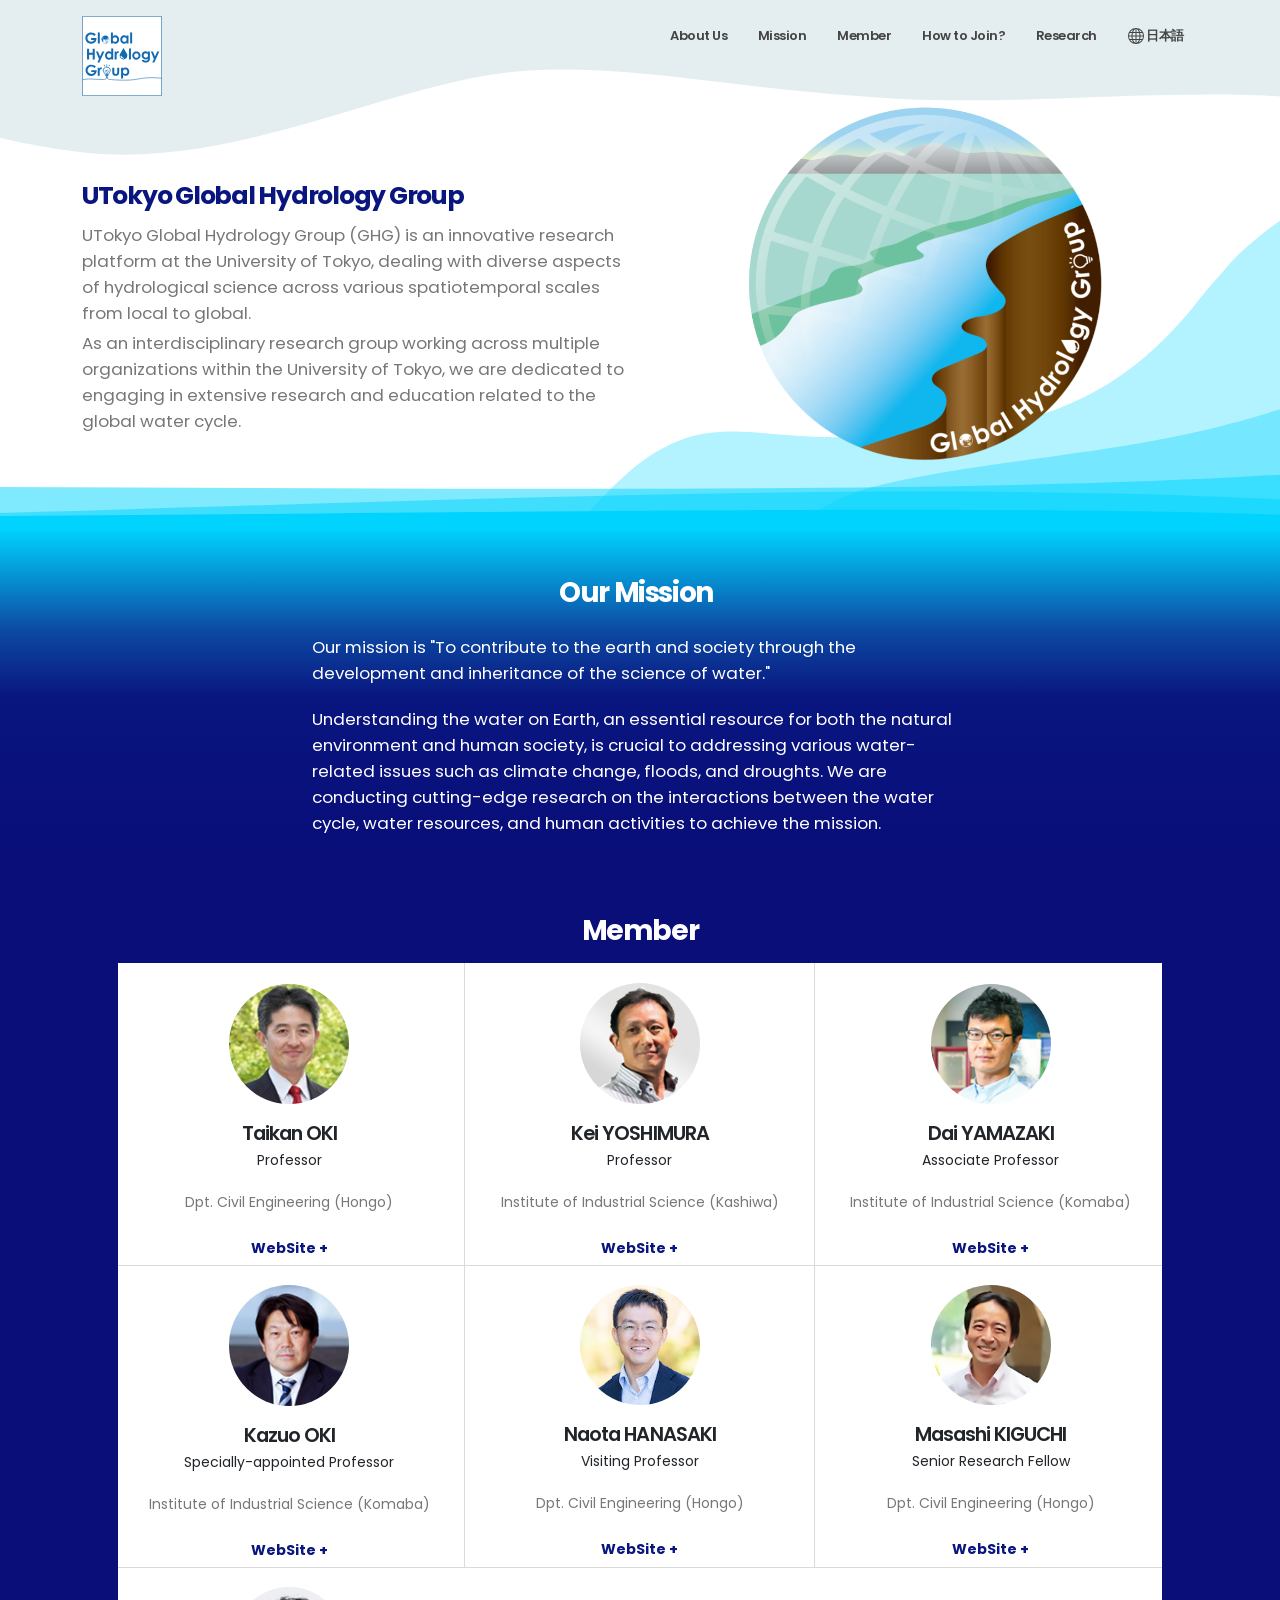
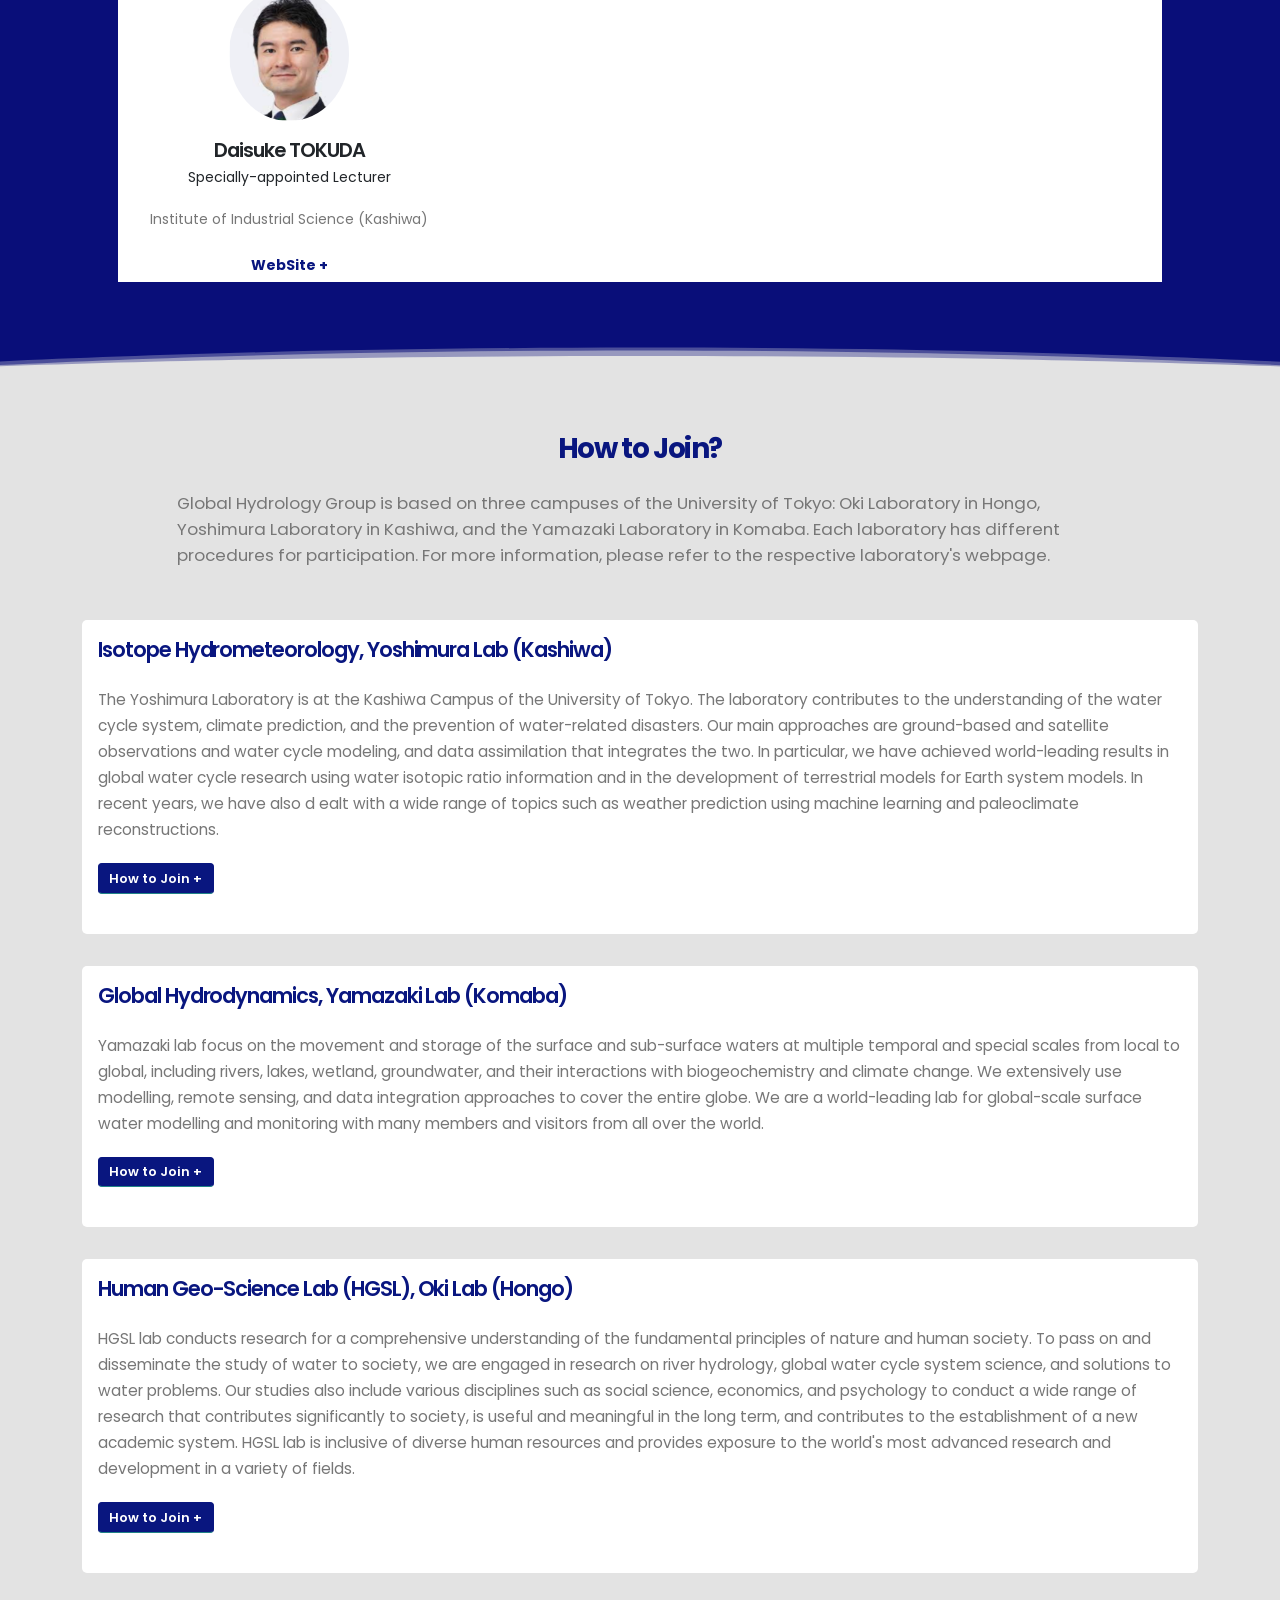
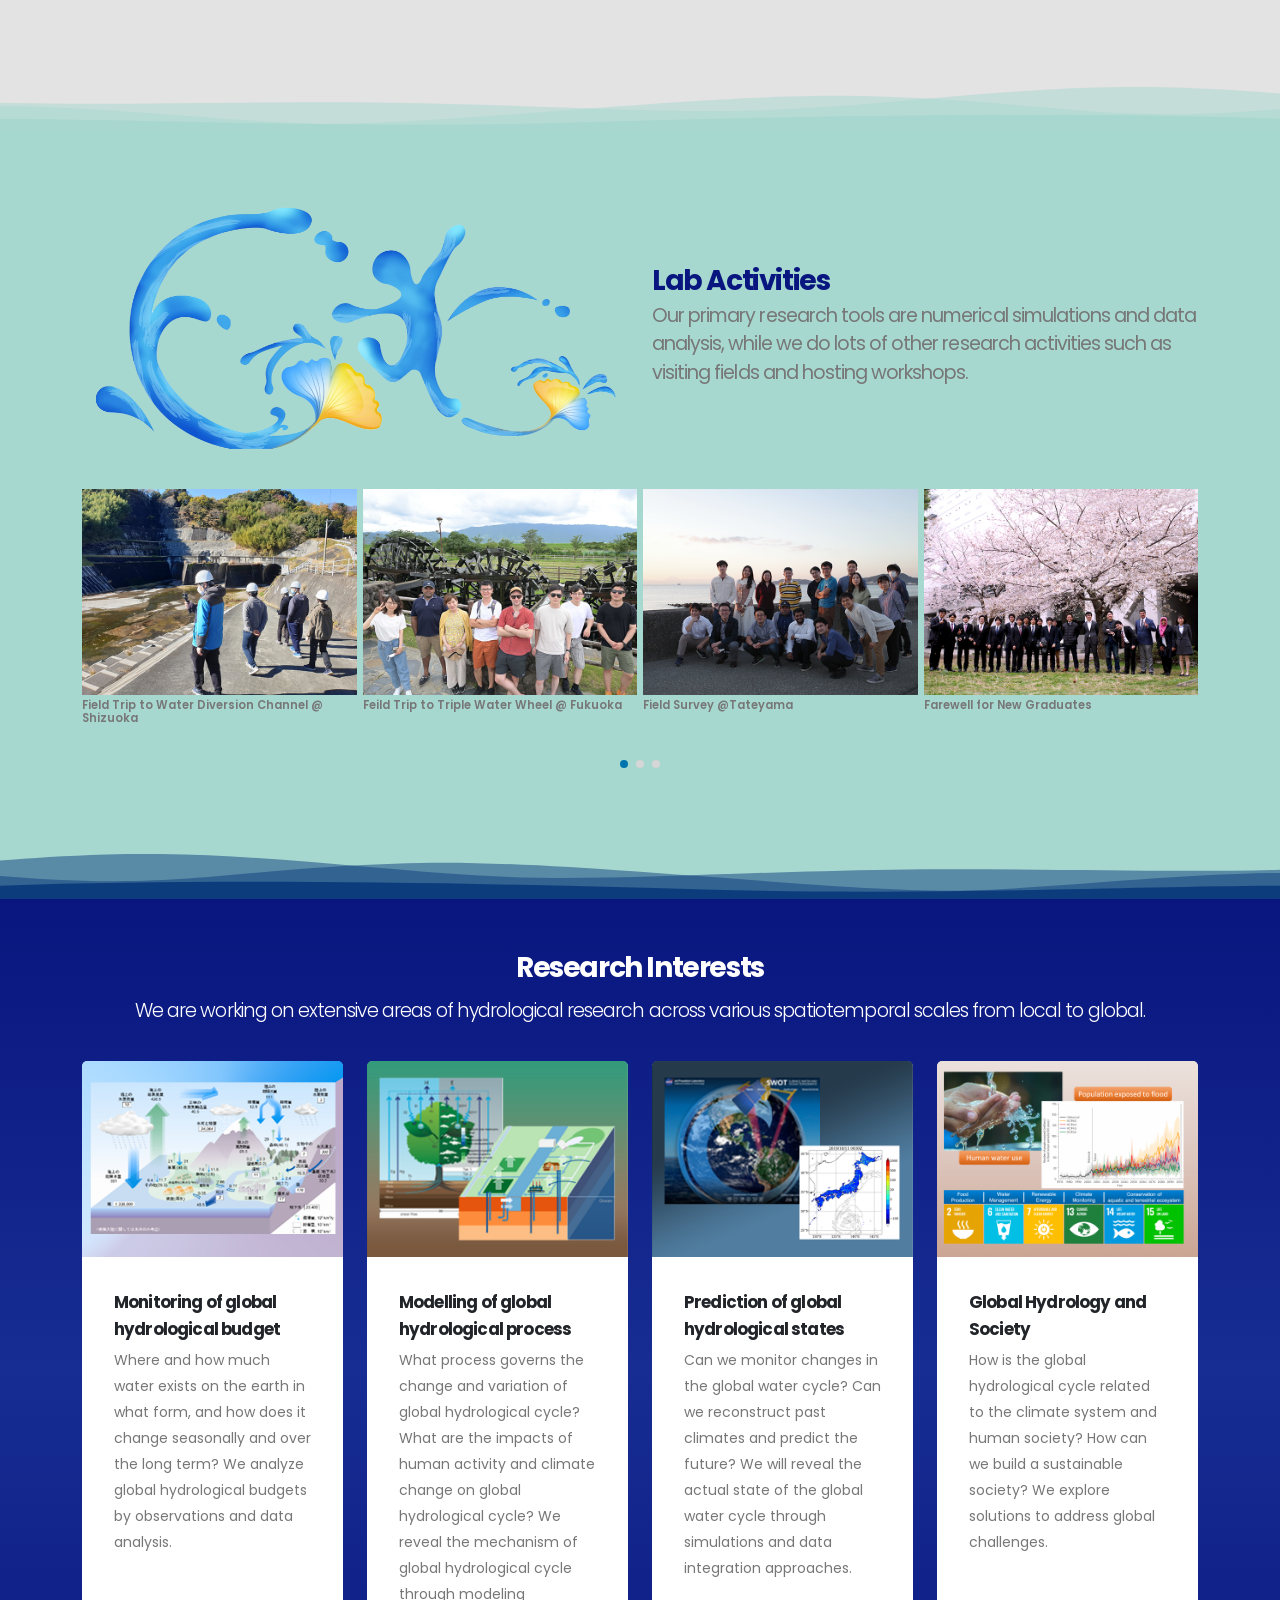
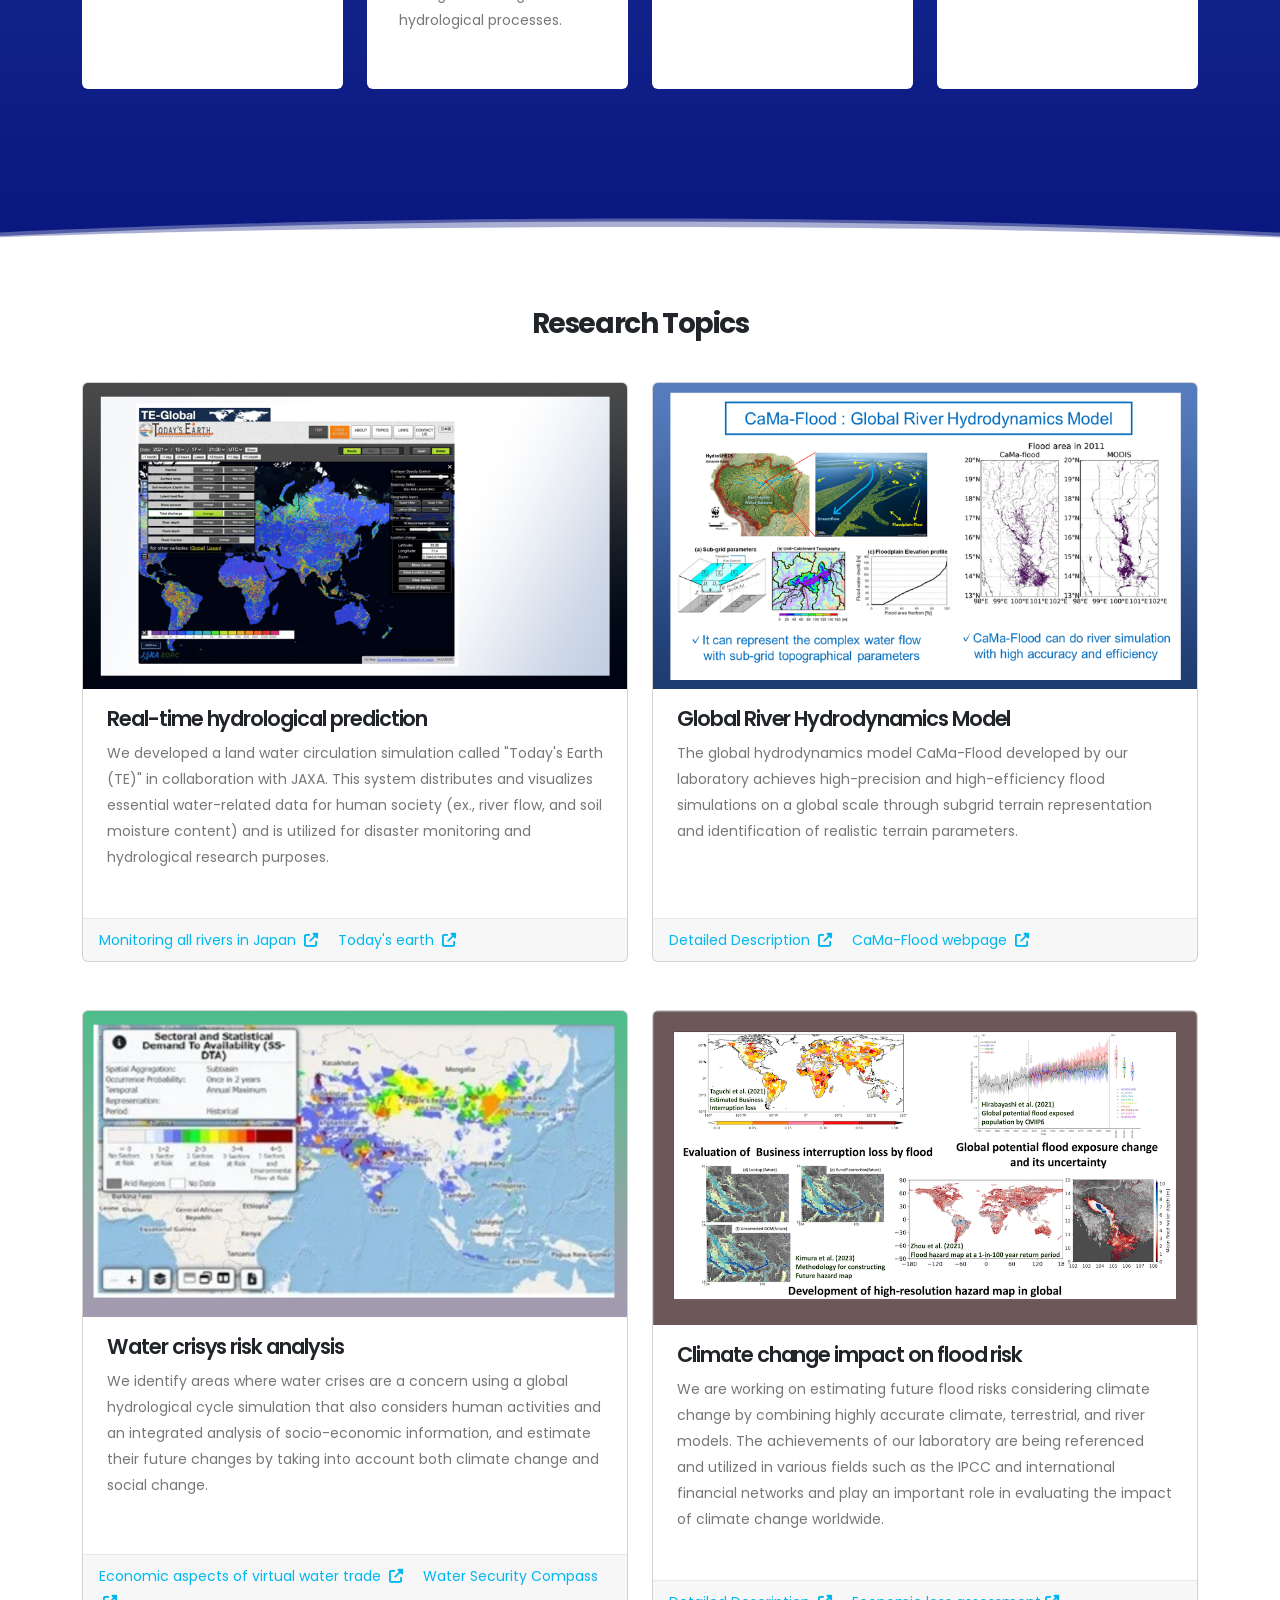
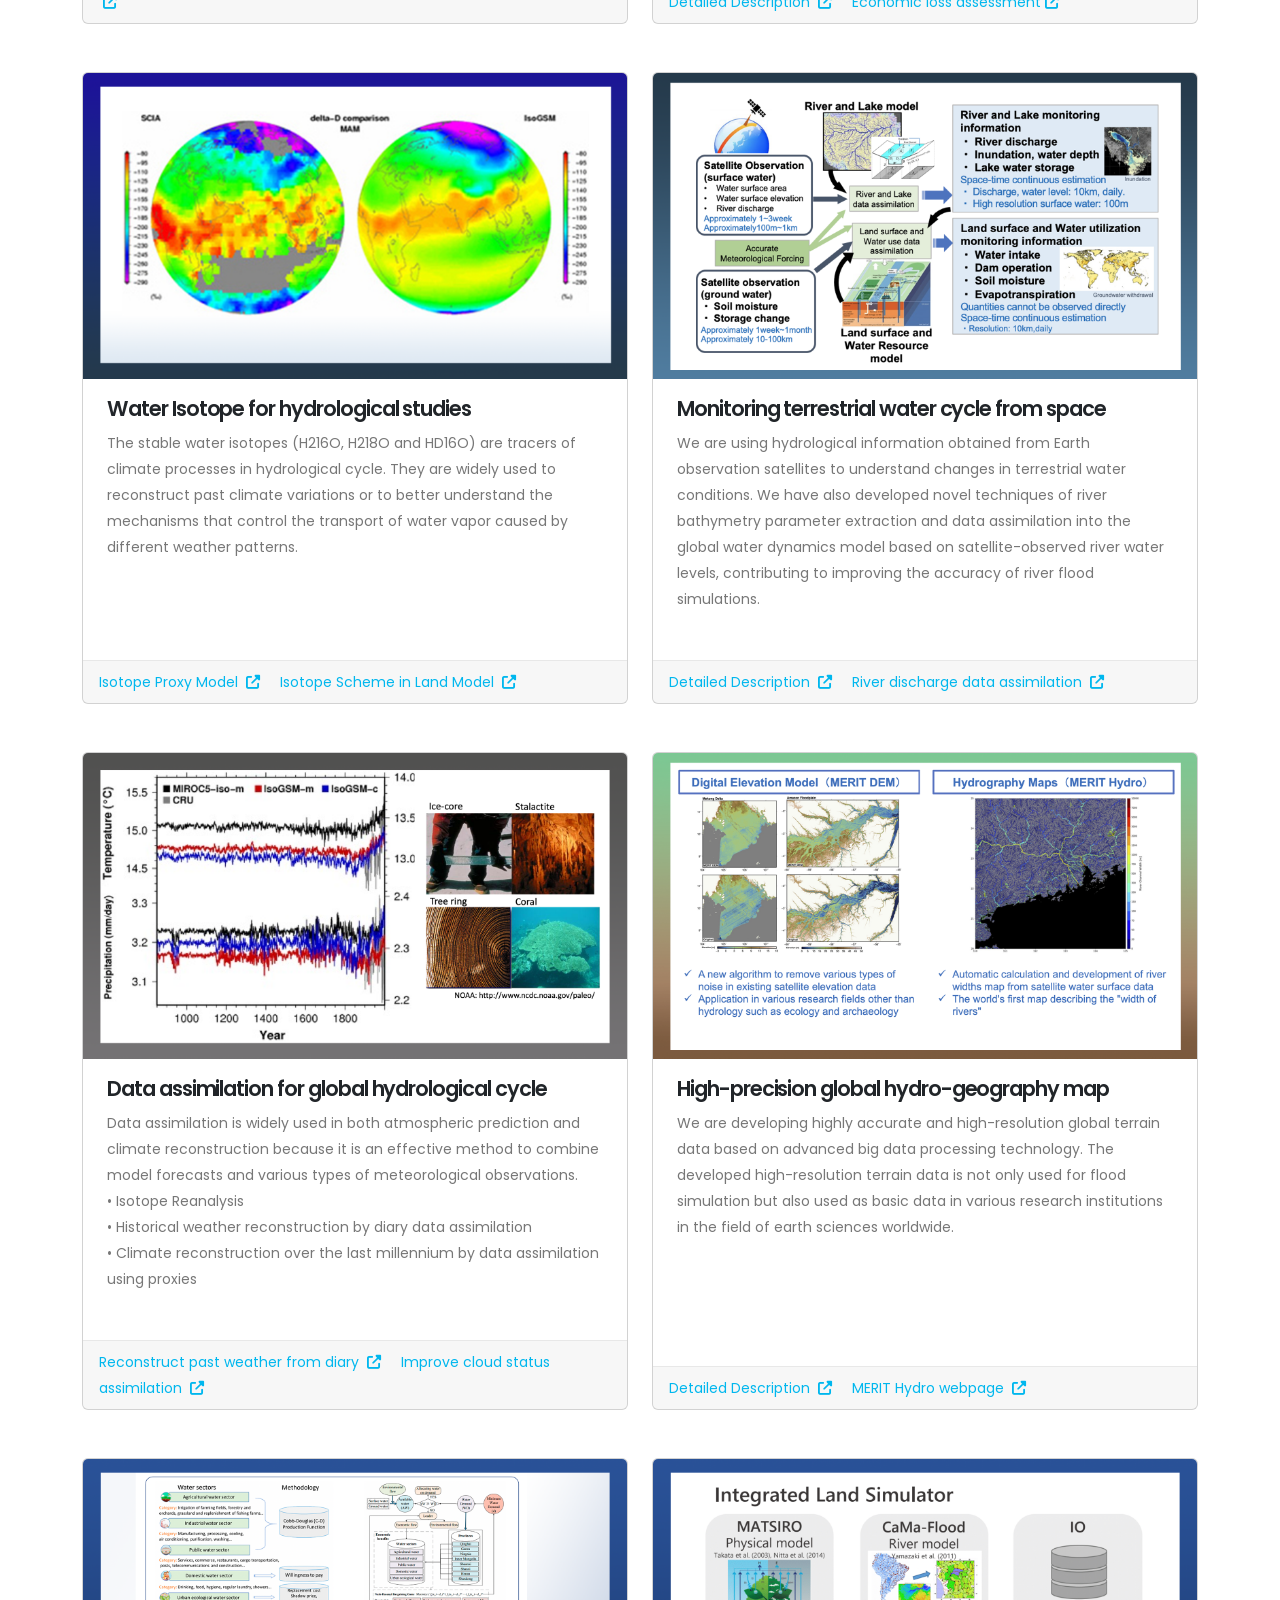
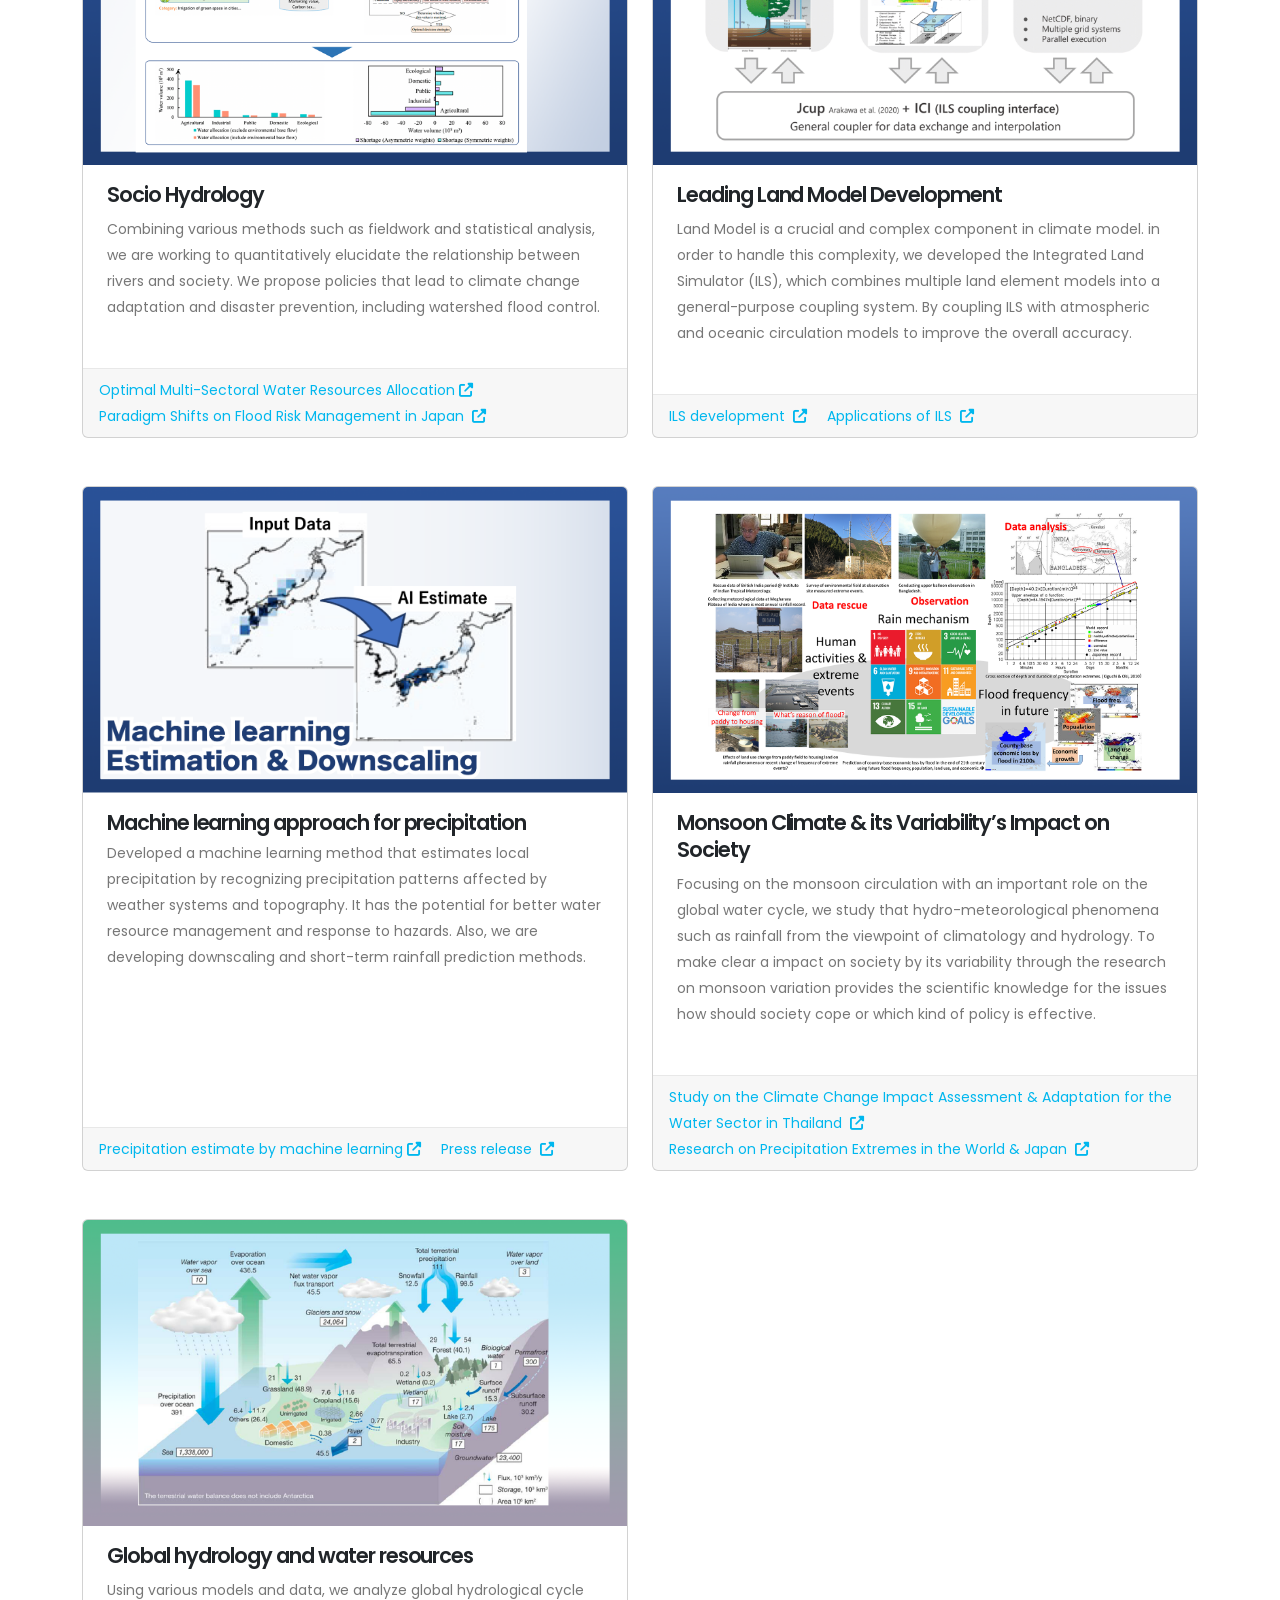
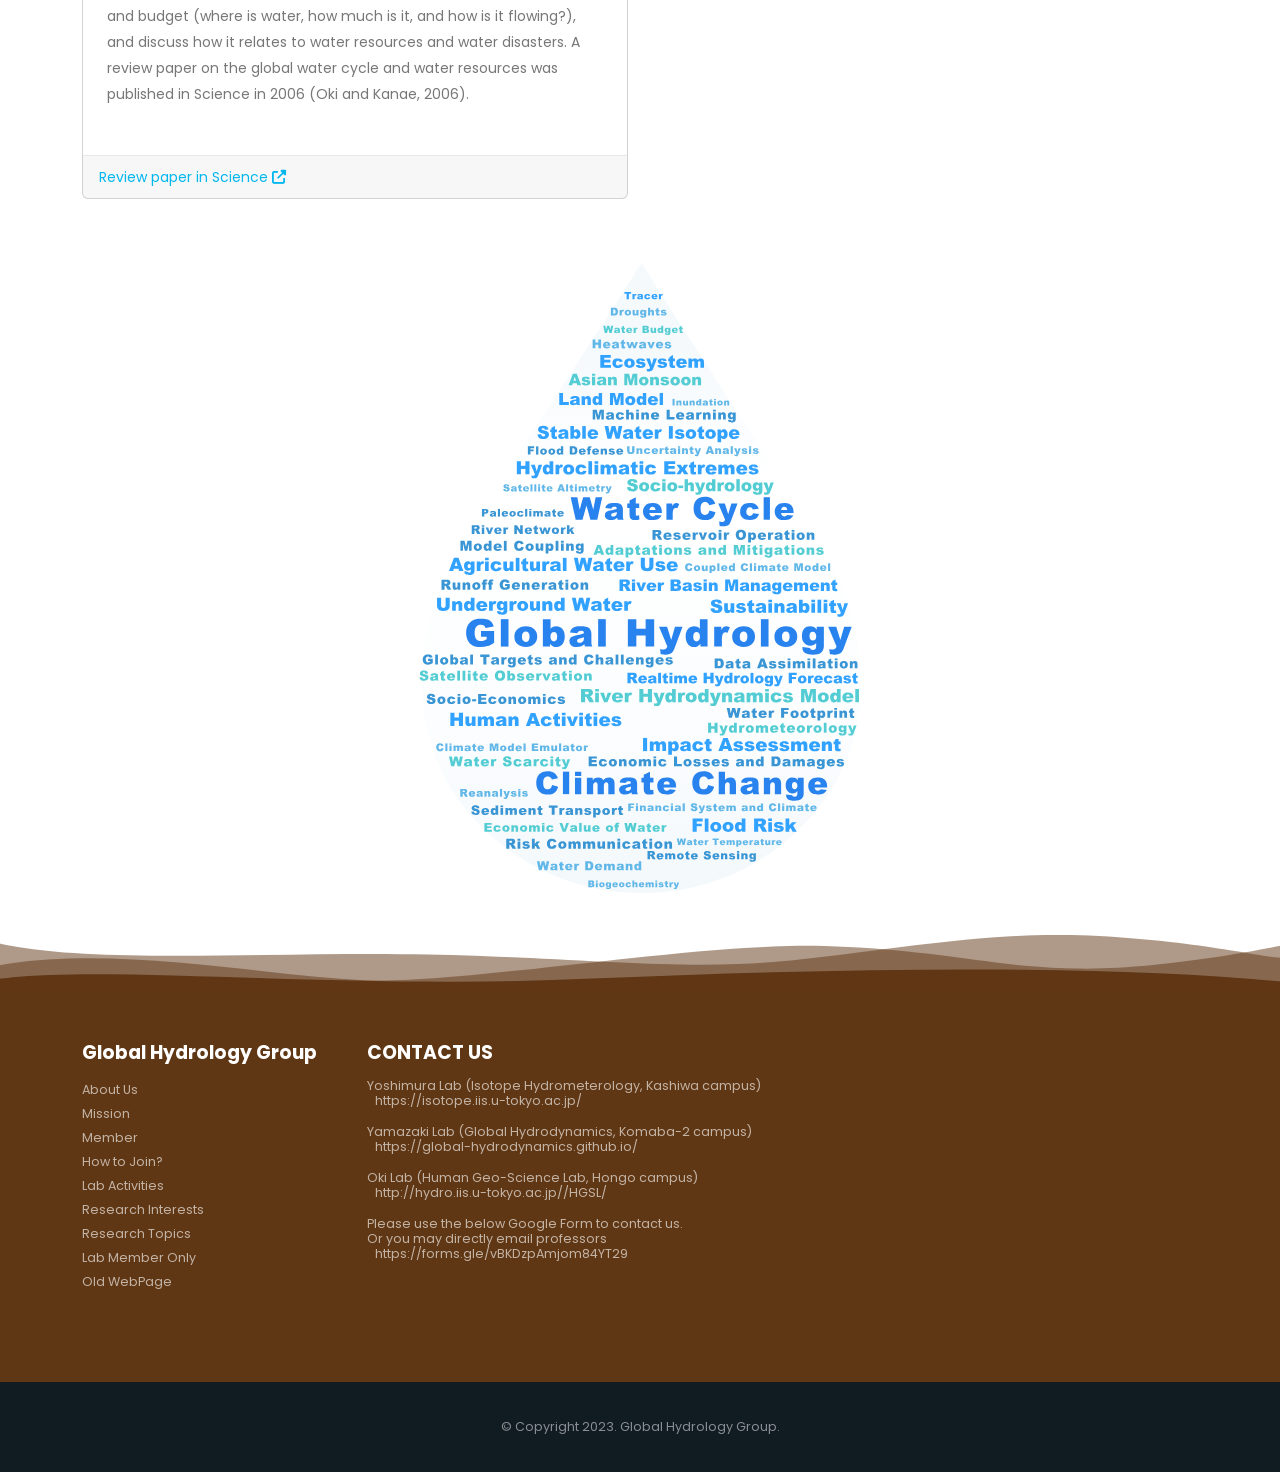
==== index_en.html @ b5b5eb30 "webpage" ====
<!DOCTYPE html>
<html lang="en" xmlns="http://www.w3.org/1999/html">
<head>
    <!-- Basic -->
    <meta charset="utf-8">
    <meta content="width=device-width, initial-scale=1" name="viewport">

    <title>The University of Tokyo: Global Hydrology Group</title>

    <meta content="東京大学, 水文学, Global, Hydrology, グローバル水文学, 沖研究室, 芳村研究室, 山崎研究室, Oki Lab, Yoshimura Lab, Yamazaki Lab" name="keywords"/>
    <meta content="東京大学グローバル水文学グループでは「水に関する学問の継承発展と社会への貢献」を使命に掲げ、水循環・水資源とそれらの人間活動との相互作用に関する最先端の研究を行っています。" name="description">
    <meta content="Global Hydrology Group" name="author">

    <!-- OGP（Open Graph Protocol） -->
    <meta content="東京大学 Global Hydrology Group" property="og:title" />
    <meta content="website" property="og:type" />
    <meta content="http://hydro.iis.u-tokyo.ac.jp/" property="og:url" />
    <meta content="http://hydro.iis.u-tokyo.ac.jp/ghg_img/thumbnail_lg.png" property="og:image" />
    <meta content="Global Hydrology Group" property="og:site_name" />
    <meta content="東京大学グローバル水文学グループでは「水に関する学問の継承発展と社会への貢献」を使命に掲げ、水循環・水資源とそれらの人間活動との相互作用に関する最先端の研究を行っています。" property="og:description" />
    <meta content="summary_large_image" name="twitter:card">

    <!-- robots -->
    <meta name="robots" content="index, follow">

    <!-- Favicon -->
    <link href="ghg_img/favicon.ico" rel="shortcut icon" type="image/x-icon" />
    <link href="ghg_img/apple-touch-icon.png" rel="apple-touch-icon" sizes="180x180" />

    <!-- Mobile Metas -->
    <meta content="width=device-width, initial-scale=1, minimum-scale=1.0, shrink-to-fit=no" name="viewport">

    <!-- Web Fonts  -->
    <link href="https://fonts.googleapis.com" rel="preconnect">
    <link crossorigin href="https://fonts.gstatic.com" rel="preconnect">
    <link href="https://fonts.googleapis.com/css?family=Poppins:300,400,500,600,700|Kosugi+Maru&display=swap"
          id="googleFonts"
          rel="stylesheet" type="text/css">

    <!-- Vendor CSS -->
    <link href="ghg_vendor/bootstrap/css/bootstrap.min.css" rel="stylesheet">
    <link href="ghg_vendor/fontawesome-free/css/all.min.css" rel="stylesheet">
    <link href="ghg_vendor/animate/animate.compat.css" rel="stylesheet">
    <link href="ghg_vendor/simple-line-icons/css/simple-line-icons.min.css" rel="stylesheet">
    <link href="ghg_vendor/owl.carousel/assets/owl.carousel.min.css" rel="stylesheet">
    <link href="ghg_vendor/owl.carousel/assets/owl.theme.default.min.css" rel="stylesheet">
    <link href="ghg_vendor/magnific-popup/magnific-popup.min.css" rel="stylesheet">

    <!-- Theme CSS -->
    <link href="ghg_css/theme.css" rel="stylesheet">
    <link href="ghg_css/theme-elements.css" rel="stylesheet">

    <!-- Style CSS -->
    <link href="ghg_css/style.css" rel="stylesheet">

    <!-- Skin CSS -->
    <link href="ghg_css/skins/skin-ghg.css" id="skinCSS" rel="stylesheet">

    <!-- Theme Custom CSS -->
    <link href="ghg_css/custom.css?20230321" rel="stylesheet">

    <!-- Head Libs -->
    <script src="ghg_vendor/modernizr/modernizr.min.js"></script>

</head>

<body class="loading-overlay-showing" data-loading-overlay data-plugin-options="{'hideDelay': 300, 'effect': 'pulse'}" id="home">

<div class="loading-overlay">
    <div class="bounce-loader">
        <div class="wrapper-pulse">
            <div class="cssload-pulse-loader"></div>
        </div>
    </div>
</div>

<div class="body shape-divider-GHG-Header">

    <!-- Header -->
    <header class="header-transparent header-effect-shrink appear-animation" data-appear-animation="fadeIn"
            data-appear-animation-delay="200"
            data-plugin-options="{'stickyEnabled': true, 'stickyEffect': 'shrink', 'stickyEnableOnBoxed': true, 'stickyEnableOnMobile': false, 'stickyChangeLogo': true, 'stickyStartAt': 100, 'stickyHeaderContainerHeight': 84}" id="header">

        <div class="header-body border-top-0 header-body-bottom-border">

            <div class="header-container container">
                <div class="header-row">
                    <div class="header-column">
                        <div class="header-row">
                            <div class="header-logo">
                                <a data-hash data-hash-offset="0" href="#home">
                                    <img alt="GHG LOGO" data-sticky-height="60" data-sticky-width="60" height="80"
                                         src="ghg_img/Logo_GHG_SQUARE.svg" width="80">
                                </a>
                            </div>
                        </div>
                    </div>

                    <!-- menu -->
                    <div class="header-column justify-content-end">
                        <div class="header-row">
                            <div class="header-nav header-nav-links">
                                <div class="header-nav-main header-nav-main-square header-nav-main-dropdown-no-borders header-nav-main-dropdown-arrow header-nav-main-effect-3 header-nav-main-sub-effect-1">
                                    <nav class="collapse">
                                        <ul class="nav nav-pills" id="mainNav">
                                            <li>
                                                <a class="dropdown-item" data-hash data-hash-offset="0"
                                                   href="#home">About Us</a>
                                            </li>
                                            <li>
                                                <a class="dropdown-item" data-hash data-hash-offset="0"
                                                   data-hash-offset-lg="90"
                                                   href="#mission">Mission</a>
                                            </li>
                                            <li>
                                                <a class="dropdown-item" data-hash data-hash-offset="0"
                                                   data-hash-offset-lg="90"
                                                   href="#memberlist">Member</a>
                                            </li>
                                            <li>
                                                <a class="dropdown-item" data-hash data-hash-offset="90"
                                                   href="#howtojoin">How to Join?</a>
                                            </li>
                                            <li class="dropdown">
                                                <a class="dropdown-item dropdown-toggle" data-hash data-hash-offset="90"
                                                   href="#lab-activities">Research</a>
                                                <ul class="dropdown-menu">
                                                    <li><a class="dropdown-item" data-hash data-hash-offset="90"
                                                           href="#lab-activities">Lab Activities</a>
                                                    </li>
                                                    <li><a class="dropdown-item" data-hash data-hash-offset="90"
                                                           href="#research-interest">Research Interests</a>
                                                    </li>
                                                    <li><a class="dropdown-item" data-hash data-hash-offset="90"
                                                           href="#research-topics">Research Topics</a>
                                                    </li>
                                                </ul>
                                            </li>
                                            <li>
                                                <a class="dropdown-item" data-hash data-hash-offset="90" href="index.html">
                                                    <svg class="bi bi-globe" fill="currentColor" height="16"
                                                         viewBox="0 0 16 16" width="16" xmlns="http://www.w3.org/2000/svg">
                                                        <path d="M0 8a8 8 0 1 1 16 0A8 8 0 0 1 0 8zm7.5-6.923c-.67.204-1.335.82-1.887 1.855A7.97 7.97 0 0 0 5.145 4H7.5V1.077zM4.09 4a9.267 9.267 0 0 1 .64-1.539 6.7 6.7 0 0 1 .597-.933A7.025 7.025 0 0 0 2.255 4H4.09zm-.582 3.5c.03-.877.138-1.718.312-2.5H1.674a6.958 6.958 0 0 0-.656 2.5h2.49zM4.847 5a12.5 12.5 0 0 0-.338 2.5H7.5V5H4.847zM8.5 5v2.5h2.99a12.495 12.495 0 0 0-.337-2.5H8.5zM4.51 8.5a12.5 12.5 0 0 0 .337 2.5H7.5V8.5H4.51zm3.99 0V11h2.653c.187-.765.306-1.608.338-2.5H8.5zM5.145 12c.138.386.295.744.468 1.068.552 1.035 1.218 1.65 1.887 1.855V12H5.145zm.182 2.472a6.696 6.696 0 0 1-.597-.933A9.268 9.268 0 0 1 4.09 12H2.255a7.024 7.024 0 0 0 3.072 2.472zM3.82 11a13.652 13.652 0 0 1-.312-2.5h-2.49c.062.89.291 1.733.656 2.5H3.82zm6.853 3.472A7.024 7.024 0 0 0 13.745 12H11.91a9.27 9.27 0 0 1-.64 1.539 6.688 6.688 0 0 1-.597.933zM8.5 12v2.923c.67-.204 1.335-.82 1.887-1.855.173-.324.33-.682.468-1.068H8.5zm3.68-1h2.146c.365-.767.594-1.61.656-2.5h-2.49a13.65 13.65 0 0 1-.312 2.5zm2.802-3.5a6.959 6.959 0 0 0-.656-2.5H12.18c.174.782.282 1.623.312 2.5h2.49zM11.27 2.461c.247.464.462.98.64 1.539h1.835a7.024 7.024 0 0 0-3.072-2.472c.218.284.418.598.597.933zM10.855 4a7.966 7.966 0 0 0-.468-1.068C9.835 1.897 9.17 1.282 8.5 1.077V4h2.355z"/>
                                                    </svg>&nbsp;日本語
                                                </a>
                                            </li>
                                        </ul>
                                    </nav>
                                </div>
                                <button class="btn header-btn-collapse-nav" data-bs-target=".header-nav-main nav"
                                        data-bs-toggle="collapse">
                                    <i class="fas fa-bars"></i>
                                </button>
                            </div>
                        </div>
                    </div>
                </div>
            </div>
        </div>
    </header>

    <div class="main" role="main">

        <!-- Hero section -->
        <section class="section bg-white border-0 m-0 pt-5 pb-0 shape-divider-GHG-Oceanblue">

            <div class="container position-relative pt-5 pb-3" style="min-height: 480px;">

                <div class="row-cols-lg-auto">
                    <svg class="custom-svg-style-1" height="100%" viewBox="0 0 700 700" width="100%" x="0px" y="0px">
                        <style type="text/css">
                            .st0{opacity:0.298;fill:#00D4FF;enable-background:new    ;}
                            .st1{display:none;opacity:0.298;fill:#00D4FF;enable-background:new    ;}
                            .st2{opacity:0.35;fill:#00D4FF;enable-background:new    ;}
                            .st3{display:none;opacity:0.3;fill:#00D4FF;enable-background:new    ;}
                        </style>
                        <g>
                            <path class="st0" d="M2629.1,38.1c8.3,66.4-1252.6-60.8-1602.2,330.6C866.5,609.1,678.2,598.3,514.7,607.6c-164,9.3-222.2-39.6-327,34.5c-121.7,86-448.2,461.2-448.2,461.2h2606.1L2629.1,38.1z" id="shape_one_start"/>
                            <path class="st1" d="M2717.4,38.1c8.3,66.4-1058.5-130-1408.1,261.4C1148.9,539.8,960.6,529,797.1,538.3c-164,9.3-222.2-39.6-327,34.5c-121.7,86-378.7,530.5-378.7,530.5h2342.4L2717.4,38.1z" id="shape_one_end"/>
                            <path class="st2" d="M2717.4,148.5c0,0-775.1,133.1-907.2,174.9c-198.6,62.9-359.8,140.9-506.2,183.8c-146.5,42.9-441.4,55.4-583.5,103.4s-430.9,493-430.9,493h2144.3L2717.4,148.5z" id="shape_two_start"/>
                            <path class="st3" d="M2706,286.4c0,0-1047.3,133.1-1179.4,174.9c-198.6,62.9-359.8,140.9-506.2,183.8C873.9,688,579,700.5,436.9,748.5s-327.6,355.1-327.6,355.1h2416.5L2706,286.4z" id="shape_two_end"/>
                        </g>
                    </svg>
                </div>

                <div class="row align-items-center pt-1 pb-0 p-relative z-index-10">

                    <div class="col-lg-6 pt-3 pt-lg-0 mt-5 mt-lg-0 mb-5 mb-lg-0">

                        <h1 class="text-color-tertiary font-weight-bold text-6 mt-md-5 mb-1 appear-animation"
                            data-appear-animation="fadeInUpShorter" data-appear-animation-delay="300">UTokyo Global Hydrology Group</h1>

                        <div class="appear-animation"
                             data-appear-animation="fadeInUpShorter" data-appear-animation-delay="450">
                            <p class="custom-text-color-grey-1 text-4 mb-1">
                                UTokyo Global Hydrology Group (GHG) is an innovative research platform at the University of Tokyo, dealing with diverse aspects of hydrological science across various spatiotemporal scales from local to global.
                            </p>
                            <p class="custom-text-color-grey-1 text-4 mb-1">
                                As an interdisciplinary research group working across multiple organizations within the University of Tokyo, we are dedicated to engaging in extensive research and education related to the global water cycle.
                            </p>
                        </div>
                    </div>
                    <div class="col-lg-6 text-center mt-1 appear-animation" data-appear-animation="fadeInRightShorter"
                         data-appear-animation-delay="550">
                        <img class="img-fluid position-relative z-index-1 appear-animation" data-appear-animation="fadeIn" data-appear-animation-delay="600"
                             height="360"
                             src="ghg_img/Logo_GHG_CIRCLE.png" width="360"/>
                    </div>
                </div>
            </div>
        </section>

        <!-- Mission section -->
        <section class="section m-0 p-0 bg-gradation-blue" id="mission">
            <div class="container pt-5 pb-1 my-0">
                <div class="row justify-content-center">
                    <div class="col-lg-7 ps-lg-1">
                        <div class="text-center appear-animation"
                             data-appear-animation="fadeInUpShorter" data-appear-animation-delay="300">
                            <h2 class="text-color-light font-weight-bold line-height-2 text-7 mb-4">Our Mission</h2>
                        </div>
                        <div class="appear-animation"
                             data-appear-animation="fadeInUpShorter" data-appear-animation-delay="450">
                            <p class="text-4 text-color-white mb-3 pb-1">
                                Our mission is "To contribute to the earth and society through the development and inheritance of the science of water." </p>
                            <p class="text-4 text-color-white mb-3 pb-1">
                                Understanding the water on Earth, an essential resource for both the natural environment and human society,
                                is crucial to addressing various water-related issues such as climate change, floods, and droughts. We are conducting cutting-edge research on the interactions between the water cycle, water resources, and human activities to achieve the mission.</p>
                        </div>
                    </div>
                </div>
            </div>
        </section>


        <!-- Member section -->
        <section class="section bg-color-blue border-0 m-0 shape-divider-GHG-Horizon-Gray" id="memberlist">
            <div class="container py-1 mb-5 px-lg-5">
                <div class="row">
                    <div class="col text-center appear-animation"
                         data-appear-animation="fadeInUpShorter" data-appear-animation-delay="300">
                        <h2 class="font-weight-bold line-height-2 text-7 mb-3 text-color-white">Member</h2>
                    </div>
                </div>
                <div class="content-grid bg-white px-2 appear-animation"
                     data-appear-animation="fadeInUpShorter" data-appear-animation-delay="600">
                    <div class="row content-grid-row text-center">

                        <!-- Oki Taikan -->
                        <div class="content-grid-item flex-column p-1 memberlist-item">
                            <img alt="Taikan OKI, Professor" class="img-fluid mb-3 mt-3 rounded-circle"
                                 height="120" src="ghg_img/member/Pic_01.png" width="120"/>
                            <h4 class="text-color-dark font-weight-semibold mb-0">Taikan OKI</h4>
                            <p class="text-color-dark mb-3">Professor</p>
                            <p>Dpt. Civil Engineering (Hongo)</p>
                            <a class="text-color-tertiary font-weight-bold"
                               href="http://hydro.iis.u-tokyo.ac.jp/HGSL" target="_blank">WebSite +</a>
                        </div>

                        <!-- Kei Yoshimura -->
                        <div class="content-grid-item flex-column p-1 memberlist-item">
                            <img alt="芳村 圭 教授" class="img-fluid mb-3 mt-3 rounded-circle"
                                 height="120" src="ghg_img/member/Pic_02.png" width="120"/>
                            <h4 class="text-color-dark font-weight-semibold mb-0">Kei YOSHIMURA</h4>
                            <p class="text-color-dark mb-3">Professor</p>
                            <p>Institute of Industrial Science (Kashiwa)</p>
                            <a class="text-color-tertiary font-weight-bold"
                               href="https://isotope.iis.u-tokyo.ac.jp/" target="_blank">WebSite +</a>
                        </div>

                        <!-- Dai Yamazaki -->
                        <div class="content-grid-item flex-column p-1 memberlist-item">
                            <img alt="山崎 大　准教授" class="img-fluid mb-3 mt-3 rounded-circle"
                                 height="120" src="ghg_img/member/Pic_03.png" width="120"/>
                            <h4 class="text-color-dark font-weight-semibold mb-0">Dai YAMAZAKI</h4>
                            <p class="text-color-dark mb-3">Associate Professor</p>
                            <p>Institute of Industrial Science (Komaba)</p>
                            <a class="text-color-tertiary font-weight-bold"
                               href="https://global-hydrodynamics.github.io/" target="_blank">WebSite +</a>
                        </div>

                        <!-- Oki Kazuo -->
                        <div class="content-grid-item flex-column p-1 memberlist-item">
                            <img alt="沖 一雄　特任教授" class="img-fluid mb-3 mt-3 rounded-circle"
                                 height="120" src="ghg_img/member/Pic_04.png" width="120"/>
                            <h4 class="text-color-dark font-weight-semibold mb-0">Kazuo OKI</h4>
                            <p class="text-color-dark mb-3">Specially-appointed  <span class="rtn">Professor</span></p>
                            <p>Institute of Industrial Science (Komaba)</p>
                            <a class="text-color-tertiary font-weight-bold"
                               href="https://park.itc.u-tokyo.ac.jp/iis-okikazuo/index.html" target="_blank">WebSite +</a>
                        </div>

                        <!-- Hanasaki Naota -->
                        <div class="content-grid-item flex-column p-1 memberlist-item">
                            <img alt="花崎 直太 客員教授" class="img-fluid mb-3 mt-3 rounded-circle"
                                 height="120" src="ghg_img/member/Pic_hanasaki.png" width="120"/>
                            <h4 class="text-color-dark font-weight-semibold mb-0">Naota HANASAKI</h4>
                            <p class="text-color-dark mb-3">Visiting Professor</span></p>
                            <p>Dpt. Civil Engineering (Hongo)</p>
                            <a class="text-color-tertiary font-weight-bold"
                               href="https://sites.google.com/site/naotahanasaki/" target="_blank">WebSite +</a>
                        </div>


                        <!-- Masashi Kiguchi -->
                        <div class="content-grid-item flex-column p-1 memberlist-item">
                            <img alt="Masashi KIGUCHI　上席研究員" class="img-fluid mb-3 mt-3 rounded-circle"
                                 height="120" src="ghg_img/member/Pic_05.png" width="120"/>
                            <h4 class="text-color-dark font-weight-semibold mb-0">Masashi KIGUCHI</h4>
                            <p class="text-color-dark mb-3">Senior Research Fellow</p>
                            <p>Dpt. Civil Engineering (Hongo)</p>
                            <a class="text-color-tertiary font-weight-bold"
                               href="http://www.kiguchi.yukishigure.com" target="_blank">WebSite +</a>
                        </div>

                        <!-- Daisuke Tokuda -->
                        <div class="content-grid-item flex-column p-1 memberlist-item">
                            <img alt="Daisuke Tokuda　特任講師" class="img-fluid mb-3 mt-3 rounded-circle"
                                 height="120" src="ghg_img/member/Pic_tokuda.png" width="120"/>
                            <h4 class="text-color-dark font-weight-semibold mb-0">Daisuke TOKUDA</h4>
                            <p class="text-color-dark mb-3">Specially-appointed <span class="rtn">Lecturer</span></p>
                            <p>Institute of Industrial Science (Kashiwa)</p>
                            <a class="text-color-tertiary font-weight-bold"
                               href="https://sites.google.com/g.ecc.u-tokyo.ac.jp/tomoko-nitta/home" target="_blank">WebSite +</a>

                        </div>

                    </div>
                </div>


            </div>
        </section>

        <!-- How to join? section -->
        <section class="section section-height-4 bg-color-grey-scale-3 position-relative border-0 pt-5 m-0 shape-divider-Wave-Green"
                id="howtojoin">
            <div class="container">
                <div class="row justify-content-center mb-3">
                    <div class="col-md-8 col-lg-6 text-center overflow-hidden appear-animation"
                         data-appear-animation="fadeInUpShorter" data-appear-animation-delay="300">
                        <div class="mb-2">
                            <h2 class="font-weight-bold text-color-tertiary text-7 line-height-2 mb-0">
                                How to Join?</h2>
                        </div>
                    </div>
                </div>
                <div class="row justify-content-center overflow-hidden mb-3 appear-animation"
                     data-appear-animation="fadeInUpShorter" data-appear-animation-delay="450">
                    <div class="col-lg-10">
                        <p class="text-4 text-center text-md-start">Global Hydrology Group is based on three campuses of the University of Tokyo:
                        Oki Laboratory in Hongo, Yoshimura Laboratory in Kashiwa, and the Yamazaki Laboratory in Komaba.
                        Each laboratory has different procedures for participation.
                        For more information, please refer to the respective laboratory's webpage.</p>
                    </div>
                </div>

            </div>
            <div class="container">
                <div class="row py-3 gy-5 gy-lg-0">
                    <div class="col">

                        <!-- Yoshimura Lab -->
                        <div class="row mb-3 appear-animation"
                             data-appear-animation="fadeInUpShorter" data-appear-animation-delay="450">
                            <div class="col-lg-12 col-md-12 col-sm-12 mb-3">
                                <div class="d-flex flex-wrap bg-light custom-link-hover-effects custom-instructor-details rounded mb-3 h-100">
                                    <div class="col-md-12 p-3">

                                        <div class="d-md-flex mb-4">
                                            <div class="ps-md-0 mb-3 mb-md-0">
                                                <div class="d-flex flex-row align-items-center h-100">
                                                    <div class="p-0">
                                                        <h4 class="mb-0 text-color-tertiary text-5">Isotope
                                                            Hydrometeorology, Yoshimura Lab (Kashiwa)</h4>
                                                    </div>
                                                </div>
                                            </div>
                                        </div>
                                        <div>
                                            <p class="text-3-5">
                                                The Yoshimura Laboratory is at the Kashiwa Campus of the University of Tokyo.
                                                The laboratory contributes to the understanding of the water cycle system,
                                                climate prediction, and the prevention of water-related disasters.
                                                Our main approaches are ground-based and satellite observations
                                                and water cycle modeling, and data assimilation that integrates the two.
                                                In particular, we have achieved world-leading results in global water
                                                cycle research using water isotopic ratio information and in the development
                                                of terrestrial models for Earth system models. In recent years, we have also d
                                                ealt with a wide range of topics such as weather prediction using machine
                                                learning and paleoclimate reconstructions.
                                            </p>
                                        </div>
                                        <div class="mb-2">
                                            <a class="btn btn-tertiary btn-sm"
                                               href="https://isotope.iis.u-tokyo.ac.jp/index.php?id=7">How to Join +</a>
                                        </div>
                                    </div>
                                </div>
                            </div>
                        </div>

                        <!-- Yamazaki Lab -->
                        <div class="row mb-3 appear-animation"
                             data-appear-animation="fadeInUpShorter" data-appear-animation-delay="600">
                            <div class="col-lg-12 col-md-12 col-sm-12 mb-3">
                                <div class="d-flex flex-wrap bg-light custom-link-hover-effects custom-instructor-details rounded mb-3 h-100">
                                    <div class="col-md-12 p-3">

                                        <div class="d-md-flex mb-4">
                                            <div class="ps-md-0 mb-3 mb-md-0">
                                                <div class="d-flex flex-row align-items-center h-100">
                                                    <div class="p-0">
                                                        <h4 class="mb-0 text-color-tertiary text-5">
                                                            Global Hydrodynamics, Yamazaki Lab (Komaba)
                                                        </h4>
                                                    </div>
                                                </div>
                                            </div>
                                        </div>
                                        <div>
                                            <p class="text-3-5">
                                                Yamazaki lab focus on the movement and storage of the surface and
                                                sub-surface waters at multiple temporal and special scales from local to
                                                global, including rivers, lakes, wetland, groundwater, and their
                                                interactions with biogeochemistry and climate change. We extensively use
                                                modelling, remote sensing, and data integration approaches to cover the
                                                entire globe. We are a world-leading lab for global-scale surface water
                                                modelling and monitoring with many members and visitors from all over
                                                the world.
                                            </p>
                                        </div>
                                        <div class="mb-2">
                                            <a class="btn btn-tertiary btn-sm"
                                               href="https://global-hydrodynamics.github.io/team/" target="_blank">How to Join +</a>
                                        </div>
                                    </div>
                                </div>
                            </div>
                        </div>

                        <!-- Oki Lab -->
                        <div class="row mb-3 appear-animation"
                             data-appear-animation="fadeInUpShorter" data-appear-animation-delay="300">
                            <div class="col-lg-12 col-md-12 col-sm-12 mb-3">
                                <div class="d-flex flex-wrap bg-light custom-link-hover-effects custom-instructor-details rounded mb-3 h-100">
                                    <div class="col-md-12 p-3">
                                        <div class="d-md-flex mb-4">
                                            <div class="ps-md-0 mb-3 mb-md-0">
                                                <div class="d-flex flex-row align-items-center h-100">
                                                    <div class="p-0">
                                                        <h4 class="mb-0 text-color-tertiary text-5">
                                                            Human Geo-Science Lab (HGSL), Oki Lab (Hongo)
                                                        </h4>
                                                    </div>
                                                </div>
                                            </div>
                                        </div>
                                        <div>
                                            <p class="text-3-5">
                                                HGSL lab conducts research for a comprehensive understanding of the
                                                fundamental principles of nature and human society. To pass on and
                                                disseminate the study of water to society, we are engaged in research on
                                                river hydrology, global water cycle system science, and solutions to
                                                water problems. Our studies also include various disciplines such as
                                                social science, economics, and psychology to conduct a wide range of
                                                research that contributes significantly to society, is useful and
                                                meaningful in the long term, and contributes to the establishment of a
                                                new academic system. HGSL lab is inclusive of diverse human resources
                                                and provides exposure to the world's most advanced research and
                                                development in a variety of fields.
                                            </p>
                                        </div>
                                        <div class="mb-2">
                                            <a class="btn btn-tertiary btn-sm" href="http://hydro.iis.u-tokyo.ac.jp/HGSL/join.html"
                                               target="_blank">How to Join +</a>
                                        </div>
                                    </div>
                                </div>
                            </div>
                        </div>
                    </div>
                </div>
            </div>

        </section>

        <!-- Lab Atmosphere section-->
        <section class="section border-0 m-0 bg-color-green shape-divider-Wave-Blue" id="lab-activities">
            <div class="container">
                <div class="row mb-lg-3 d-flex align-items-center">
                    <div class="col-lg-6 mb-5 mb-lg-0">
                        <img class="img-fluid position-relative z-index-1"
                             src="ghg_img/Logo_GHG_Yuheng.png"/>
                    </div>

                    <div class="col-lg-6 text-center text-lg-start">
                        <div class="overflow-hidden">
                            <h2 class="font-weight-bold text-color-tertiary text-7 mb-0">Lab Activities</h2>
                        </div>
                        <div class="overflow-hidden">
                            <p class="lead font-weight-normal mb-2">Our primary research tools are numerical simulations and data analysis, while we do lots of other research activities such as visiting fields and hosting workshops.</p>
                        </div>
                    </div>
                </div>

                <div class="row mb-5">
                    <div class="owl-carousel owl-theme"
                         data-plugin-options="{'autoHeight': true,'items': 4,'center': false, 'loop': true, 'margin': 6, 'autoplay': true, 'autoplayTimeout': 3000}">
                        <div>
                            <img alt="Field Trip to Water Diversion Channel @ Shizuoka" class="img-fluid" src="ghg_img/lab-activities/No.2.png">
                            <p class="text-2 line-height-1 pt-1"><strong
                                    class="font-weight-semibold text-2 mb-1">Field Trip to Water Diversion Channel @ Shizuoka</strong></p>
                        </div>
                        <div>
                            <img alt="Feild Trip to Triple Water Wheel @ Fukuoka" class="img-fluid" src="ghg_img/lab-activities/No.3.png">
                            <p class="text-2 line-height-1 pt-1"><strong
                                    class="font-weight-semibold text-2 mb-1">Feild Trip to Triple Water Wheel @ Fukuoka</strong></p>
                        </div>
                        <div>
                            <img alt="Field Survey @Tateyama" class="img-fluid" src="ghg_img/lab-activities/No.4.png">
                            <p class="text-2 line-height-1 pt-1"><strong class="font-weight-semibold text-2 mb-1">Field Survey @Tateyama</strong>
                            </p>
                        </div>
                        <div>
                            <img alt="Farewell for New Graduates" class="img-fluid" src="ghg_img/lab-activities/No.5.png">
                            <p class="text-2 line-height-1 pt-1"><strong class="font-weight-semibold text-2 mb-1">Farewell for New Graduates</strong></p>
                        </div>
                        <div>
                            <img alt="Guest Seminar by a Visiting Professor" class="img-fluid" src="ghg_img/lab-activities/No.6.png">
                            <p class="text-2 line-height-1 pt-1"><strong
                                    class="font-weight-semibold text-2 mb-1">Guest Seminar by a Visiting Professor</strong></p>
                        </div>
                        <div>
                            <img alt="Presentation at an International Conference" class="img-fluid" src="ghg_img/lab-activities/No.7.png">
                            <p class="text-2 line-height-1 pt-1"><strong class="font-weight-semibold text-2 mb-1">Presentation at an International Conference</strong>
                            </p>
                        </div>
                        <div>
                            <img alt="Exhibition @ Komaba Festival" class="img-fluid" src="ghg_img/lab-activities/No.8.png">
                            <p class="text-2 line-height-1 pt-1"><strong class="font-weight-semibold text-2 mb-1">Exhibition @ Komaba Festival</strong></p>
                        </div>
                        <div>
                            <img alt="Seminar with Digital Earth Sphere @ Kashiwa" class="img-fluid" src="ghg_img/lab-activities/No.9.png">
                            <p class="text-2 line-height-1 pt-1"><strong
                                    class="font-weight-semibold text-2 mb-1">Seminar with Digital Earth Sphere @ Kashiwa</strong></p>
                        </div>
                        <div>
                            <img alt="Research Life @ Komaba" class="img-fluid" src="ghg_img/lab-activities/No.10.png">
                            <p class="text-2 line-height-1 pt-1"><strong class="font-weight-semibold text-2 mb-1">Research Life @ Komaba</strong>
                            </p>
                        </div>
                        <div>
                            <img alt="Meisuikai (Alumni Reunion)" class="img-fluid" src="ghg_img/lab-activities/No.11.png">
                            <p class="text-2 line-height-1 pt-1"><strong
                                    class="font-weight-semibold text-2 mb-1">Meisuikai (Alumni Reunion)</strong></p>
                        </div>
                        <div>
                            <img alt="Joint Workshop @ Kobe University" class="img-fluid" src="ghg_img/lab-activities/No.1.png">
                            <p class="text-2 line-height-1 pt-1"><strong
                                    class="font-weight-semibold text-2 mb-1">Joint Workshop @ Kobe University</strong></p>
                        </div>
                    </div>
                </div>
            </div>
        </section>

        <!-- Research Interests section-->
        <section class="section section-height-4 bg-gradation-blue2 position-relative border-0 pt-5 m-0 shape-divider-GHG-Horizon-White"
                 id="research-interest">
            <div class="container position-relative z-index-1">

                <div class="row justify-content-center mb-3 appear-animation"
                     data-appear-animation="fadeInUpShorter" data-appear-animation-delay="300">
                    <div class="col-md-8 col-lg-8 col-xl-12 text-center">
                        <div class="overflow-hidden mb-2">
                            <h2 class="font-weight-bold text-color-light text-7 mb-0">Research Interests</h2>
                        </div>
                        <p class="lead text-color-light ">We are working on extensive areas of hydrological research across various spatiotemporal scales from local to global.</p>
                    </div>
                </div>

                <div class="row mb-1 pb-1">

                    <div class="col-md-6 col-lg-6 col-xl-3 mb-5 mb-lg-5 appear-animation"
                         data-appear-animation="fadeInUpShorter" data-appear-animation-delay="450">
                        <div class="card h-100 border-0">
                            <img alt="Card Image" class="card-img-top" src="ghg_img/research-interest/Topic_01.png">
                            <div class="card-body">
                                <h4 class="card-title mb-1 text-4 font-weight-bold">Monitoring of global hydrological budget</h4>
                                <p class="card-text mb-2 pb-1">
                                    Where and how much water exists on the earth in what form, and how does it change seasonally and over the long term? We analyze global hydrological budgets by observations and data analysis.
                                </p>
                            </div>
                        </div>
                    </div>

                    <div class="col-md-6 col-lg-6 col-xl-3 mb-5 mb-lg-5 appear-animation"
                         data-appear-animation="fadeInUpShorter" data-appear-animation-delay="600">

                        <div class="card h-100 border-0">
                            <img alt="Card Image" class="card-img-top" src="ghg_img/research-interest/Topic_02.png">
                            <div class="card-body">
                                <h4 class="card-title mb-1 text-4 font-weight-bold">Modelling of global hydrological process</h4>
                                <p class="card-text mb-2 pb-1">
                                  What process governs the change and variation of global hydrological cycle?
                                  What are the impacts of human activity and climate change on global hydrological cycle?
                                  We reveal the mechanism of global hydrological cycle through modeling hydrological processes.</p>
                                </p>
                            </div>
                        </div>

                    </div>

                    <div class="col-md-6 col-lg-6 col-xl-3 mb-5 mb-lg-5 appear-animation"
                         data-appear-animation="fadeInUpShorter" data-appear-animation-delay="750">

                        <div class="card h-100 border-0">
                            <img alt="Card Image" class="card-img-top" src="ghg_img/research-interest/Topic_03.png">
                            <div class="card-body">
                                <h4 class="card-title mb-1 text-4 font-weight-bold">Prediction of global hydrological states</h4>
                                <p class="card-text mb-2 pb-1">
                                    Can we monitor changes in the global water cycle? Can we reconstruct past climates and predict the future?
                                    We will reveal the actual state of the global water cycle through simulations and data integration approaches.
                                </p>
                            </div>
                        </div>

                    </div>

                    <div class="col-md-6 col-lg-6 col-xl-3 mb-5 mb-lg-5 appear-animation"
                         data-appear-animation="fadeInUpShorter" data-appear-animation-delay="900">

                        <div class="card h-100 border-0">
                            <img alt="Card Image" class="card-img-top" src="ghg_img/research-interest/Topic_04.png">
                            <div class="card-body">
                                <h4 class="card-title mb-1 text-4 font-weight-bold">Global Hydrology and Society</h4>
                                <p class="card-text mb-2 pb-1">
                                    How is the global hydrological cycle related to the climate system and human society?
                                    How can we build a sustainable society? We explore solutions to address global challenges.
                                </p>
                            </div>
                        </div>

                    </div>

                </div>

            </div>

        </section>

        <!-- Research Topics section-->
        <section class="our-blog section bg-color-light position-relative border-0 m-0 shape-divider-GHG-Footer"
                 id="research-topics">
            <div class="container position-relative z-index-1 pb-2 mb-lg-2">

                <div class="row justify-content-center mb-4 appear-animation"
                     data-appear-animation="fadeInUpShorter" data-appear-animation-delay="300">
                    <div class="col-8 text-center">
                        <h2 class="font-weight-bold line-height-3 text-7 pb-2 mb-2">Research Topics</h2>
                    </div>
                </div>

                <div class="row">

                    <!-- RealTime Monitoring -->
                    <div class="col-lg-6 mb-5 appear-animation"
                         data-appear-animation="fadeInUpShorter" data-appear-animation-delay="300">
                        <div class="card h-100">
                            <img alt="" class="card-img-top"
                                 src="ghg_img/research_topics/No.9.png">
                            <div class="card-body px-4 pt-3">
                                <div class="card-body p-0">
                                    <h4 class="card-title text-5 font-weight-semibold mb-2">
                                        Real-time hydrological prediction
                                    </h4>
                                    <p class="card-text mb-3">We developed a land water circulation simulation called
                                        "Today's Earth (TE)" in collaboration with JAXA. This system distributes and
                                        visualizes essential water-related data for human society (ex., river flow, and
                                        soil moisture content) and is utilized for disaster monitoring and hydrological
                                        research purposes.</p>
                                </div>
                            </div>
                            <div class="card-footer">
                                <a class="card-link" href="https://doi.org/10.1038/s41598-021-89522-8" target="_blank">Monitoring all rivers in Japan <i class="fa-solid fa-up-right-from-square ms-1"></i></a>
                                <a class="card-link" href="https://www.eorc.jaxa.jp/water/index_j.html" target="_blank">Today's earth <i class="fa-solid fa-up-right-from-square ms-1"></i></a>
                            </div>
                        </div>
                    </div>

                    <!-- CaMa-Flood -->
                    <div class="col-lg-6 mb-5 appear-animation"
                         data-appear-animation="fadeInUpShorter" data-appear-animation-delay="300">
                        <div class="card h-100">
                            <img alt="" class="card-img-top"
                                 src="ghg_img/research_topics/No.1.png">
                            <div class="card-body px-4 pt-3">
                                <div class="card-body p-0">
                                    <h4 class="card-title text-5 font-weight-semibold mb-2">Global River Hydrodynamics Model</h4>
                                    <p class="card-text mb-3">The global hydrodynamics model CaMa-Flood developed by our laboratory achieves high-precision and high-efficiency flood simulations on a global scale through subgrid terrain representation and identification of realistic terrain parameters.</p>
                                </div>
                            </div>
                            <div class="card-footer">
                                <a class="card-link" href="https://global-hydrodynamics.github.io/res_modelling/"
                                   target="_blank">Detailed Description <i
                                        class="fa-solid fa-up-right-from-square ms-1"></i></a>
                                <a class="card-link" href="http://hydro.iis.u-tokyo.ac.jp/~yamadai/cama-flood/"
                                   target="_blank">CaMa-Flood webpage <i
                                        class="fa-solid fa-up-right-from-square ms-1"></i></a>
                            </div>
                        </div>
                    </div>

                    <!-- Water Crisis -->
                    <div class="col-lg-6 mb-5 appear-animation"
                         data-appear-animation="fadeInUpShorter" data-appear-animation-delay="450">
                        <div class="card h-100">
                            <img alt="" class="card-img-top"
                                 src="ghg_img/research_topics/No.13.png">
                            <div class="card-body px-4 pt-3">
                                <div class="card-body p-0">
                                    <h4 class="card-title text-5 font-weight-semibold mb-2">Water crisys risk analysis</h4>
                                    <p class="card-text mb-3">We identify areas where water crises are a concern using a global hydrological cycle simulation that also considers human activities and an integrated analysis of socio-economic information, and estimate their future changes by taking into account both climate change and social change.</p>
                                </div>
                            </div>
                            <div class="card-footer">
                                <a class="card-link" href="https://doi.org/10.1088/1748-9326/aa625f" target="_blank">Economic aspects of virtual water trade <i class="fa-solid fa-up-right-from-square ms-1"></i></a>
                                <a class="card-link" href="https://water-sc.diasjp.net/" target="_blank">Water Security Compass<i
                                            class="fa-solid fa-up-right-from-square ms-1"></i></a>
                            </div>
                        </div>
                    </div>

                    <!-- Flood Risk -->
                    <div class="col-lg-6 mb-5 appear-animation"
                         data-appear-animation="fadeInUpShorter" data-appear-animation-delay="450">
                        <div class="card h-100">
                            <img alt="" class="card-img-top"
                                 src="ghg_img/research_topics/No.4.png">
                            <div class="card-body px-4 pt-3">
                                <div class="card-body p-0">
                                    <h4 class="card-title text-5 font-weight-semibold mb-2">Climate change impact on
                                        flood risk</h4>
                                    <p class="card-text mb-3">We are working on estimating future flood risks considering climate change by combining highly accurate climate, terrestrial, and river models. The achievements of our laboratory are being referenced and utilized in various fields such as the IPCC and international financial networks and play an important role in evaluating the impact of climate change worldwide.</p>
                                </div>
                            </div>
                            <div class="card-footer">
                                <a class="card-link" href="https://global-hydrodynamics.github.io/res_floodrisk/"
                                   target="_blank">Detailed Description <i
                                        class="fa-solid fa-up-right-from-square ms-1"></i></a>
                                <a class="card-link" href="https://doi.org/10.3390/w14060967" target="_blank">Economic loss assessment<i class="fa-solid fa-up-right-from-square ms-1"></i></a>
                            </div>
                        </div>
                    </div>

                    <!-- Isotope -->
                    <div class="col-lg-6 mb-5 appear-animation"
                         data-appear-animation="fadeInUpShorter" data-appear-animation-delay="300">
                        <div class="card h-100">
                            <img alt="" class="card-img-top"
                                 src="ghg_img/research_topics/No.5.png">
                            <div class="card-body px-4 pt-3">
                                <div class="card-body p-0">
                                    <h4 class="card-title text-5 font-weight-semibold mb-2">Water Isotope for
                                        hydrological studies</h4>
                                    <p class="card-text mb-3">The stable water isotopes (H216O, H218O and HD16O) are
                                        tracers of climate processes in hydrological cycle. They are widely used to
                                        reconstruct past climate variations or to better understand the mechanisms that
                                        control the transport of water vapor caused by different weather patterns. </p>
                                </div>
                            </div>
                            <div class="card-footer">
                                <a class="card-link" href="https://doi.org/10.1029/2018JD029463"
                                   target="_blank">Isotope Proxy Model <i
                                        class="fa-solid fa-up-right-from-square ms-1"></i></a>
                                <a class="card-link"
                                   href="https://doi.org/10.1016/j.gloplacha.2005.12.007" target="_blank">Isotope Scheme in Land Model <i class="fa-solid fa-up-right-from-square ms-1"></i></a>
                            </div>
                        </div>
                    </div>

                    <!-- Satellite Surfacce Water -->
                    <div class="col-lg-6 mb-5 appear-animation"
                         data-appear-animation="fadeInUpShorter" data-appear-animation-delay="300">
                        <div class="card h-100">
                            <img alt="" class="card-img-top"
                                 src="ghg_img/research_topics/No.3.png">
                            <div class="card-body px-4 pt-3">
                                <div class="card-body p-0">
                                    <h4 class="card-title text-5 font-weight-semibold mb-2">
                                        Monitoring terrestrial water cycle from space
                                    </h4>
                                    <p class="card-text mb-3">We are using hydrological information obtained from Earth
                                        observation satellites to understand changes in terrestrial water conditions. We
                                        have also developed novel techniques of river bathymetry parameter extraction
                                        and data assimilation into the global water dynamics model based on
                                        satellite-observed river water levels, contributing to improving the accuracy of
                                        river flood simulations.</p>
                                </div>
                            </div>
                            <div class="card-footer">
                                <a class="card-link" href="https://global-hydrodynamics.github.io/res_satellite/"
                                   target="_blank">Detailed Description <i
                                        class="fa-solid fa-up-right-from-square ms-1"></i></a>
                                <a class="card-link" href="https://doi.org/10.3390/w11040829"
                                   target="_blank">River discharge data assimilation <i class="fa-solid fa-up-right-from-square ms-1"></i></a>
                            </div>
                        </div>
                    </div>

                    <!-- Data assimilation Water -->
                    <div class="col-lg-6 mb-5 appear-animation"
                         data-appear-animation="fadeInUpShorter" data-appear-animation-delay="450">
                        <div class="card h-100">
                            <img alt="" class="card-img-top"
                                 src="ghg_img/research_topics/No.6.png">
                            <div class="card-body px-4 pt-3">
                                <div class="card-body p-0">
                                    <h4 class="card-title text-5 font-weight-semibold mb-2">Data assimilation for global hydrological cycle</h4>
                                    <p class="card-text mb-3">Data assimilation is widely used in both atmospheric
                                        prediction and climate reconstruction because it is an effective method to
                                        combine model forecasts and various types of meteorological observations.<br>
                                        • Isotope Reanalysis<br>
                                        • Historical weather reconstruction by diary data assimilation<br>
                                        • Climate reconstruction over the last millennium by data assimilation using
                                        proxies
                                    </p>
                                </div>
                            </div>
                            <div class="card-footer">
                                <a class="card-link" href="https://doi.org/10.1175/MWR-D-16-0288.1" target="_blank">Reconstruct past weather from diary <i class="fa-solid fa-up-right-from-square ms-1"></i></a>
                                <a class="card-link" href="https://doi.org/10.2208/jscejhe.78.2_I_691" target="_blank">Improve cloud status assimilation <i class="fa-solid fa-up-right-from-square ms-1"></i></a>
                            </div>
                        </div>
                    </div>

                    <!-- Topography -->
                    <div class="col-lg-6 mb-5 appear-animation"
                         data-appear-animation="fadeInUpShorter" data-appear-animation-delay="450">
                        <div class="card h-100">
                            <img alt="" class="card-img-top"
                                 src="ghg_img/research_topics/No.2.png">
                            <div class="card-body px-4 pt-3">
                                <div class="card-body p-0">
                                    <h4 class="card-title text-5 font-weight-semibold mb-2">
                                        High-precision global hydro-geography map
                                    </h4>
                                    <p class="card-text mb-3">We are developing highly accurate and high-resolution
                                        global terrain data based on advanced big data processing technology. The
                                        developed high-resolution terrain data is not only used for flood simulation but
                                        also used as basic data in various research institutions in the field of earth
                                        sciences worldwide.</p>
                                </div>
                            </div>
                            <div class="card-footer">
                                <a class="card-link" href="https://global-hydrodynamics.github.io/res_topography/"
                                   target="_blank">Detailed Description <i
                                        class="fa-solid fa-up-right-from-square ms-1"></i></a>
                                <a class="card-link" href="http://hydro.iis.u-tokyo.ac.jp/~yamadai/MERIT_Hydro/" target="_blank">MERIT Hydro webpage <i class="fa-solid fa-up-right-from-square ms-1"></i></a>
                            </div>
                        </div>
                    </div>

                    <!-- Socio Hydrology -->
                    <div class="col-lg-6 mb-5 appear-animation"
                         data-appear-animation="fadeInUpShorter" data-appear-animation-delay="300">
                        <div class="card h-100">
                            <img alt="" class="card-img-top"
                                 src="ghg_img/research_topics/No.11.png">
                            <div class="card-body px-4 pt-3">
                                <div class="card-body p-0">
                                    <h4 class="card-title text-5 font-weight-semibold mb-2">Socio Hydrology</h4>
                                    <p class="card-text mb-3">Combining various methods such as fieldwork and statistical analysis, we are working to quantitatively elucidate the relationship between rivers and society. We propose policies that lead to climate change adaptation and disaster prevention, including watershed flood control.</p>
                                </div>
                            </div>
                            <div class="card-footer">
                                <a class="card-link" href="https://doi.org/10.3390/w13162253" target="_blank">Optimal Multi-Sectoral Water Resources Allocation<i class="fa-solid fa-up-right-from-square ms-1"></i></a>
                                <br>
                                <a class="card-link" href="https://doi.org/10.1029/2017WR022509" target="_blank">Paradigm Shifts on Flood Risk Management in Japan <i class="fa-solid fa-up-right-from-square ms-1"></i></a>
                            </div>
                        </div>
                    </div>

                    <!-- Land Model -->
                    <div class="col-lg-6 mb-5 appear-animation"
                         data-appear-animation="fadeInUpShorter" data-appear-animation-delay="300">
                        <div class="card h-100">
                            <img alt="" class="card-img-top"
                                 src="ghg_img/research_topics/No.7.png">
                            <div class="card-body px-4 pt-3">
                                <div class="card-body p-0">
                                    <h4 class="card-title text-5 font-weight-semibold mb-2">
                                        Leading Land Model Development
                                    </h4>
                                    <p class="card-text mb-3">
                                        Land Model is a crucial and complex component in climate model. in order to
                                        handle this complexity, we developed the Integrated Land Simulator (ILS), which
                                        combines multiple land element models into a general-purpose coupling system. By
                                        coupling ILS with atmospheric and oceanic circulation models to improve the
                                        overall accuracy.
                                    </p>
                                </div>
                            </div>
                            <div class="card-footer">
                                <a class="card-link" href="https://doi.org/10.1186/s40645-020-00383-7" target="_blank">ILS development <i class="fa-solid fa-up-right-from-square ms-1"></i></a>
                                <a class="card-link" href="https://doi.org/10.34467/jssoilphysics.151.0_27" target="_blank">Applications of ILS <i class="fa-solid fa-up-right-from-square ms-1"></i></a>
                            </div>
                        </div>
                    </div>

                    <!-- Machine Learning -->
                    <div class="col-lg-6 mb-5 appear-animation"
                         data-appear-animation="fadeInUpShorter" data-appear-animation-delay="450">
                        <div class="card h-100">
                            <img alt="" class="card-img-top"
                                 src="ghg_img/research_topics/No.8.png">
                            <div class="card-body px-4 pt-3">
                                <div class="card-body p-0">
                                    <h4 class="card-title text-5 font-weight-semibold mb-2">
                                        Machine learning approach for precipitation
                                    </h4>
                                    <p class="card-subtitle text-3 text-color-grey mb-2"></p>
                                    <p class="card-text mb-3">Developed a machine learning method that estimates local
                                        precipitation by recognizing precipitation patterns affected by weather systems
                                        and topography. It has the potential for better water resource management and
                                        response to hazards. Also, we are developing downscaling and short-term rainfall
                                        prediction methods.</p>
                                </div>
                            </div>
                            <div class="card-footer">
                                <a class="card-link" href="https://doi.org/10.1371/journal.pwat.0000016" target="_blank">Precipitation estimate by machine learning<i class="fa-solid fa-up-right-from-square ms-1"></i></a>
                                <a class="card-link" href="https://www.iis.u-tokyo.ac.jp/ja/news/3851/" target="_blank">Press release <i class="fa-solid fa-up-right-from-square ms-1"></i></a>
                            </div>
                        </div>
                    </div>

                    <!-- Monsoon -->
                    <div class="col-lg-6 mb-5 appear-animation"
                         data-appear-animation="fadeInUpShorter" data-appear-animation-delay="450">
                        <div class="card h-100">
                            <img alt="" class="card-img-top"
                                 src="ghg_img/research_topics/No.12en.png">
                            <div class="card-body px-4 pt-3">
                                <div class="card-body p-0">
                                    <h4 class="card-title text-5 font-weight-semibold mb-2">
                                        Monsoon Climate & its Variability’s Impact on Society</h4>
                                    <p class="card-text mb-3">Focusing on the monsoon circulation with an important role on the global water cycle, we study that hydro-meteorological phenomena such as rainfall from the viewpoint of climatology and hydrology. To make clear a impact on society by its variability through the research on monsoon variation provides the scientific knowledge for the issues how should society cope or which kind of policy is effective.</p>
                                </div>
                            </div>
                            <div class="card-footer">
                                <a class="card-link" href="https://iopscience.iop.org/article/10.1088/1748-9326/abce80" target="_blank">Study on the Climate Change Impact Assessment & Adaptation for the Water Sector in Thailand <i class="fa-solid fa-up-right-from-square ms-1"></i></a>
                                <br>
                                <a class="card-link" href="https://doi.org/10.3178/jjshwr.23.231" target="_blank">Research on Precipitation Extremes in the World & Japan <i class="fa-solid fa-up-right-from-square ms-1"></i></a>
                            </div>
                        </div>
                    </div>

                    <!-- Oki & Kanae 2006 -->
                    <div class="col-lg-6 mb-5 appear-animation"
                         data-appear-animation="fadeInUpShorter" data-appear-animation-delay="450">
                        <div class="card h-100">
                            <img alt="" class="card-img-top"
                                 src="ghg_img/research_topics/No.10.png">
                            <div class="card-body px-4 pt-3">
                                <div class="card-body p-0">
                                    <h4 class="card-title text-5 font-weight-semibold mb-2">Global hydrology and water resources</h4>
                                    <p class="card-text mb-3">Using various models and data, we analyze global hydrological cycle and budget (where is water, how much is it, and how is it flowing?), and discuss how it relates to water resources and water disasters. A review paper on the global water cycle and water resources was published in Science in 2006 (Oki and Kanae, 2006).</p>
                                </div>
                            </div>
                            <div class="card-footer">
                                <a class="card-link" href="http://www.sciencemag.org/cgi/content/abstract/313/5790/1068?ijkey=5C.sNh5aehB66&keytype=ref&siteid=sci" target="_blank">Review paper in Science<i
                                        class="fa-solid fa-up-right-from-square ms-1"></i></a>
                            </div>
                        </div>
                    </div>

                </div>
            </div>

            <!-- Keywords Word Cloud -->
            <div class="row mb-5 pb-0 appear-animation"
                 data-appear-animation="fadeInUpShorter" data-appear-animation-delay="300">
                <div aria-label="Global Hydrology,Water Cycle,Climate Change,Realtime Hydrology Forecast,Flood Risk,Ecosystem,Impact Assessment,Hydroclimatic Extremes,Socio-hydrology,Land Model,River Basin Management,Human Activities,Sustainability,Asian Monsoon,River Hydrodynamics Model,Stable Water Isotope,Agricultural Water Use,Underground Water,Reservoir Operation,River Network,Runoff Generation,Model Coupling,Global Targets and Challenges,Remote Sensing,Water Demand,Data Assimilation,Adaptations and Mitigations,Sediment Transport,Water Scarcity,Economic Losses and Damages,Paleoclimate,Satellite Observation,Risk Communication,Water Footprint,Socio-Economics,Hydrometeorology,Machine Learning,Economic Value of Water,Flood Defense,Coupled Climate Model,Climate Model Emulator,Droughts,Biogeochemistry,Tracer,Reanalysis,Water Budget,Water Temperature,Heatwaves,Financial System and Climate,Satellite Altimetry,Uncertainty Analysis,Inundation"
                     class="container text-center">
                    <img src="ghg_img/Wordcloud_GHG_en.svg" style="max-height: 70vh; max-width: 95vw">
                </div>
            </div>

        </section>

    </div>

    <!-- Footer -->
    <footer class="mt-0 border-0 bg-quaternary" id="footer">

        <div class="container position-relative mt-0 mb-4 appear-animation"
             data-appear-animation="fadeInUpShorter" data-appear-animation-delay="300">
            <div class="row py-5">
                <div class="col-lg-3 mb-5 mb-lg-0">
                    <h4 class="font-weight-bold text-color-light text-5 ls-0 pb-1 mb-2">Global Hydrology Group</h4>
                    <ul class="list list-unstyled">
                        <li class="mb-0">
                            <a data-hash data-hash-offset="0" data-hash-offset-lg="0"
                               href="#home">About Us</a>
                        </li>
                        <li class="mb-0">
                            <a data-hash data-hash-offset="0" data-hash-offset-lg="90"
                               href="#mission">Mission</a>
                        </li>
                        <li class="mb-0">
                            <a data-hash data-hash-offset="0" data-hash-offset-lg="90"
                               href="#memberlist">Member</a>
                        </li>
                        <li class="mb-0">
                            <a data-hash data-hash-offset="0" data-hash-offset-lg="90"
                               href="#howtojoin">How to Join?</a>
                        </li>
                        <li class="mb-0">
                            <a data-hash data-hash-offset="0" data-hash-offset-lg="90"
                               href="#lab-activities">Lab Activities</a>
                        </li>
                        <li class="mb-0">
                            <a data-hash data-hash-offset="0" data-hash-offset-lg="90"
                               href="#research-interest">Research Interests</a>
                        </li>
                        <li class="mb-0">
                            <a data-hash data-hash-offset="0" data-hash-offset-lg="90"
                               href="#research-topics">Research Topics</a>
                        </li>
                        <li class="mb-0">
                            <a data-hash data-hash-offset="0" data-hash-offset-lg="90"
                               href="http://hydro.iis.u-tokyo.ac.jp/labwiki">Lab Member Only</a>
                        </li>
                        <li class="mb-0">
                            <a data-hash data-hash-offset="0" data-hash-offset-lg="90"
                               href="http://hydro.iis.u-tokyo.ac.jp/indexE_archive2022.html">Old WebPage</a>
                        </li>
                    </ul>
                </div>
                <div class="col-lg-8 mb-5 mb-lg-0">
                    <h4 class="font-weight-bold text-color-light text-5 ls-0 pb-1 mb-2">CONTACT US</h4>
                    <ul class="list list-unstyled">
                        <li class="mb-3 line-height-2">
                            <a href="https://isotope.iis.u-tokyo.ac.jp/" target="_blank">Yoshimura Lab (Isotope
                                Hydrometerology, Kashiwa campus)<br><span class="px-2">https://isotope.iis.u-tokyo.ac.jp/</span></a>
                        </li>
                        <li class="mb-3 line-height-2">
                            <a href="https://global-hydrodynamics.github.io/" target="_blank">Yamazaki Lab (Global
                                Hydrodynamics, Komaba-2 campus)<br><span class="px-2">https://global-hydrodynamics.github.io/</span></a>
                        </li>
                        <li class="mb-3 line-height-2">
                            <a href="http://hydro.iis.u-tokyo.ac.jp//HGSL/" target="_blank">Oki Lab (Human Geo-Science Lab,
                                Hongo campus)<br><span class="px-2">http://hydro.iis.u-tokyo.ac.jp//HGSL/</span></a>
                        </li>
                        <li class="mmb-3 line-height-2">
                            <a href="https://forms.gle/vBKDzpAmjom84YT29" target="_blank">Please use the below Google Form to contact us.<br>
                                Or you may directly email professors<br>
                                <span class="px-2">https://forms.gle/vBKDzpAmjom84YT29</span></a>
                        </li>
                    </ul>
                </div>
            </div>
        </div>

        <div class="footer-copyright">
            <div class="container py-2">
                <div class="row justify-content-center py-4">
                    <div class="col-auto">
                        <p class="text-color-light opacity-5 text-3">© Copyright 2023. Global Hydrology Group.</p>
                    </div>
                </div>
            </div>
        </div>

    </footer>

</div>

<!-- Theme Base, Components and Settings -->
<script src="ghg_vendor/plugins/js/plugins.min.js"></script>
<script src="ghg_vendor/kute/kute.min.js"></script>
<script src="ghg_js/theme.js"></script>

<!-- Theme Custom -->
<script src="ghg_js/custom.js?20230321"></script>

<!-- Theme Initialization Files -->
<script src="ghg_js/theme.init.js"></script>

</body>

</html>
---- ghg_css/theme.css ----
/*
Name: 			theme.css
Written by: 	Okler Themes - (http://www.okler.net)
Theme Version:	9.9.1
*/
html {
	direction: ltr;
	overflow-x: hidden;
	box-shadow: none !important;
	-webkit-font-smoothing: antialiased;
}

@media (prefers-reduced-motion: no-preference) {
	:root {
		scroll-behavior: auto;
	}
}

body {
	background-color: #FFF;
	color: #777;
	/*font-family: "Poppins", Arial, sans-serif;*/
	font-family: "Poppins", 'Kosugi Maru', Arial, sans-serif;
	font-size: 14px;
	line-height: 26px;
	margin: 0;
}

body a {
	outline: none !important;
}

.body {
	background-color: #FFF;
}

html.safari:not(.no-safari-overflow-x-fix) .body {
	overflow-x: hidden;
}

a {
	text-decoration: none;
}

a:not(.btn):hover {
	text-decoration: underline;
}

li {
	line-height: 24px;
}

@media (max-width: 575px) {
	body {
		font-size: 13px;
	}
}

pre {
	background: #f7f7f7;
	border: 1px solid #e8e8e8;
	border-radius: 4px;
	padding: 15px;
}

/* Envato Frame */
.remove-envato-frame {
	background: #404040;
	border-radius: 0 0 4px 4px;
	top: 0;
	color: #FFF;
	display: block;
	height: 9px;
	padding: 10px 20px 35px;
	position: fixed;
	right: 5px;
	text-align: center;
	text-decoration: none;
	min-width: 50px;
	z-index: 10000;
	font-size: 0.8em;
	opacity: 0.7;
}

.remove-envato-frame:hover {
	opacity: 0.9;
	text-decoration: none;
	color: #FFF;
}

.remove-envato-frame:before {
	font-family: 'Font Awesome 6 Free';
	content: "\f00d" !important;
	font-weight: 900;
	display: inline-block;
	padding-right: 5px;
}

@media (max-width: 991px) {
	.remove-envato-frame {
		display: none !important;
	}
}

/* Header */
#header {
	position: relative;
	z-index: 1030;
}

#header .header-body {
	display: flex;
	flex-direction: column;
	background: #FFF;
	transition: min-height 0.3s ease;
	width: 100%;
	border-top: 3px solid #EDEDED;
	border-bottom: 1px solid transparent;
	z-index: 1001;
}

#header .header-body.header-body-bottom-border-fixed {
	border-bottom: 1px solid rgba(234, 234, 234, 0.5) !important;
}

#header .header-body[class*="border-color-"] {
	border-bottom: 0 !important;
}

#header .header-container {
	position: relative;
	display: flex;
	flex-flow: row wrap;
	align-items: center;
	transition: ease height 300ms;
}

@media (max-width: 991px) {
	#header .header-container:not(.container):not(.container-fluid) .header-nav-main {
		padding: 0 0.75rem;
	}
}

#header .header-container.header-container-height-xs {
	height: 80px;
}

#header .header-container.header-container-height-sm {
	height: 100px;
}

#header .header-container.header-container-height-md {
	height: 125px;
}

#header .header-container.header-container-height-lg {
	height: 145px;
}

#header .container {
	position: relative;
}

@media (max-width: 767px) {
	#header .container {
		width: 100%;
	}
}

#header .header-row {
	display: flex;
	flex-grow: 1;
	align-items: center;
	align-self: stretch;
	max-height: 100%;
}

#header .header-column {
	display: flex;
	align-self: stretch;
	align-items: center;
	flex-grow: 1;
	flex-direction: column;
}

#header .header-column.header-column-border-right {
	border-right: 1px solid rgba(0, 0, 0, 0.06);
}

#header .header-column.header-column-border-left {
	border-left: 1px solid rgba(0, 0, 0, 0.06);
}

#header .header-column .header-row {
	justify-content: inherit;
}

#header .header-column .header-extra-info {
	list-style: outside none none;
	margin: 0;
	padding: 0;
}

#header .header-column .header-extra-info li {
	display: inline-flex;
	margin-left: 25px;
}

#header .header-column .header-extra-info li .header-extra-info-icon {
	font-size: 32px;
	font-size: 2rem;
	margin-right: 10px;
}

#header .header-column .header-extra-info li .header-extra-info-text label {
	display: block;
	margin: 0;
	color: #999;
	font-size: 12px;
	font-size: 0.75rem;
	line-height: 1.2;
}

#header .header-column .header-extra-info li .header-extra-info-text strong {
	display: block;
	margin: 0;
	color: #333;
	font-size: 14.4px;
	font-size: 0.9rem;
	line-height: 1.3;
}

#header .header-column .header-extra-info li .header-extra-info-text a {
	color: #333;
}

#header .header-column .header-extra-info li .feature-box p {
	margin: 0;
}

#header .header-column .header-extra-info li .feature-box small {
	position: relative;
	top: -4px;
	font-size: 80%;
}

#header.header-no-min-height .header-body {
	min-height: 0 !important;
}

#header .header-top {
	display: flex;
	align-items: center;
	border-bottom: 2px solid rgba(0, 0, 0, 0.06);
	min-height: 47px;
}

#header .header-top.header-top-light-border-bottom {
	border-bottom-color: rgba(255, 255, 255, 0.1);
}

#header .header-top.header-top-simple-border-bottom {
	border-bottom-width: 1px;
}

#header .header-top.header-top-default {
	background: #f7f7f7;
}

#header .header-top.header-top-borders {
	border-bottom-width: 1px;
}

#header .header-top.header-top-borders .nav-item-borders {
	border-right: 1px solid rgba(0, 0, 0, 0.06);
	padding-left: 12px;
	padding-right: 12px;
}

#header .header-top.header-top-borders .nav-item-borders:first-child {
	padding-left: 0;
}

#header .header-top.header-top-borders .nav-item-borders:last-child {
	border-right: 0;
}

#header .header-top.header-top-light-borders {
	border-bottom-color: rgba(255, 255, 255, 0.2);
}

#header .header-top.header-top-light-borders.header-top-borders .nav-item-borders {
	border-right-color: rgba(255, 255, 255, 0.2);
}

#header .header-top.header-top-light-2-borders {
	border-bottom-color: rgba(255, 255, 255, 0.06);
}

#header .header-top.header-top-light-2-borders.header-top-borders .nav-item-borders {
	border-right-color: rgba(255, 255, 255, 0.06);
}

#header .header-top.header-top-bottom-containered-border {
	border-bottom: 0;
}

#header .header-top.header-top-bottom-containered-border > .container > .header-row {
	border-bottom: 1px solid rgba(0, 0, 0, 0.06);
}

#header .header-top.header-top-small-minheight {
	min-height: 38px;
}

#header .header-top.header-top-semi-transparent {
	background-color: rgba(0, 0, 0, 0.15);
}

#header .header-top.header-top-semi-transparent-light {
	background-color: rgba(255, 255, 255, 0.15);
}

#header .header-logo {
	margin: 16px 0;
	margin: 1rem 0;
	position: relative;
	z-index: 1;
}

#header .header-logo img {
	transition: all 0.3s ease;
	position: relative;
	top: 0;
	image-rendering: -webkit-optimize-contrast;
	transform: translateZ(0);
}

#header .header-nav {
	padding: 16px 0;
	padding: 1rem 0;
	min-height: 70px;
}

#header .header-nav-top {
	display: flex;
	align-self: stretch;
	align-items: center;
}

#header .header-nav-top .nav > li > a, #header .header-nav-top .nav > li > span {
	color: #999;
	font-size: 0.9em;
	padding: 6px 10px;
	display: inline-block;
	letter-spacing: -0.5px;
}

#header .header-nav-top .nav > li > a [class*="fa-"], #header .header-nav-top .nav > li > a .icons, #header .header-nav-top .nav > li > span [class*="fa-"], #header .header-nav-top .nav > li > span .icons {
	margin-right: 3px;
	font-size: 0.8em;
	position: relative;
}

#header .header-nav-top .nav > li > a {
	text-decoration: none;
}

#header .header-nav-top .nav > li > a:hover, #header .header-nav-top .nav > li > a a:focus {
	background: transparent;
}

#header .header-nav-top .nav > li.open > .dropdown-menu-toggle, #header .header-nav-top .nav > li.accessibility-open > .dropdown-menu-toggle {
	border-radius: 4px 4px 0 0;
}

#header .header-nav-top .nav > li + .nav-item-left-border {
	margin-left: 10px;
	padding-left: 10px;
	position: relative;
}

#header .header-nav-top .nav > li + .nav-item-left-border:after {
	background: rgba(0, 0, 0, 0.08);
	content: "";
	width: 1px;
	height: 16px;
	position: absolute;
	display: block;
	top: 50%;
	transform: translate3d(0, -50%, 0);
	left: 0;
}

#header .header-nav-top .nav > li + .nav-item-right-border {
	margin-right: 10px;
	padding-right: 10px;
	position: relative;
}

#header .header-nav-top .nav > li + .nav-item-right-border:before {
	background: rgba(0, 0, 0, 0.08);
	content: "";
	width: 1px;
	height: 16px;
	position: absolute;
	display: block;
	top: 50%;
	transform: translate3d(0, -50%, 0);
	right: 0;
}

#header .header-nav-top .nav > li.nav-item-left-border.nav-item-left-border-remove:after {
	content: none;
}

#header .header-nav-top .nav > li.nav-item-left-border.nav-item-right-border-remove:before {
	content: none;
}

@media (max-width: 575px) {
	#header .header-nav-top .nav > li:not(.d-none) {
		margin-left: 0;
		padding-left: 0;
	}
}

@media (max-width: 767px) {
	#header .header-nav-top .nav > li.nav-item-left-border-remove.d-none {
		margin-left: 0;
		padding-left: 0;
	}

	#header .header-nav-top .nav > li.nav-item-right-border-remove.d-none {
		margin-left: 0;
		padding-left: 0;
	}
}

#header .header-nav-top .nav > li.nav-item-left-border.nav-item-left-border-show:after {
	content: '';
}

#header .header-nav-top .nav > li.nav-item-right-border.nav-item-right-border-show:after {
	content: '';
}

@media (min-width: 576px) {
	#header .header-nav-top .nav > li.nav-item-left-border.nav-item-left-border-sm-show:after {
		content: '';
	}

	#header .header-nav-top .nav > li.nav-item-right-border.nav-item-right-border-sm-show:after {
		content: '';
	}
}

@media (min-width: 768px) {
	#header .header-nav-top .nav > li.nav-item-left-border.nav-item-left-border-md-show:after {
		content: '';
	}

	#header .header-nav-top .nav > li.nav-item-right-border.nav-item-right-border-md-show:after {
		content: '';
	}
}

@media (min-width: 992px) {
	#header .header-nav-top .nav > li.nav-item-left-border.nav-item-left-border-lg-show:after {
		content: '';
	}

	#header .header-nav-top .nav > li.nav-item-right-border.nav-item-right-border-lg-show:after {
		content: '';
	}
}

@media (min-width: 1200px) {
	#header .header-nav-top .nav > li.nav-item-left-border.nav-item-left-border-xl-show:after {
		content: '';
	}

	#header .header-nav-top .nav > li.nav-item-right-border.nav-item-right-border-xl-show:after {
		content: '';
	}
}

#header .header-nav-top .nav > li.nav-item.dropdown.show .nav-link {
	background: transparent;
}

#header .header-nav-top .nav > li.nav-item:not(.dropdown) > a [class*="fa-"], #header .header-nav-top .nav > li.nav-item:not(.dropdown) > a .icons {
	left: -1px;
	top: -1px;
}

#header .header-nav-top .nav > li.nav-item-anim-icon > a:hover [class*="fa-"], #header .header-nav-top .nav > li.nav-item-anim-icon > a:hover .icons {
	animation: navItemArrow 600ms ease;
	animation-iteration-count: infinite;
}

#header .header-nav-top .dropdown .dropdown-item {
	font-size: 0.75em;
}

#header .header-nav-top .dropdown-menu {
	border: 0;
	margin-top: -2px;
	margin-left: -2px;
	padding: 0;
	box-shadow: 0 10px 30px 10px rgba(0, 0, 0, 0.05);
	background: #FFF;
	padding: 3px;
	min-width: 180px;
	z-index: 10000;
	margin-right: 0;
	margin-top: 1px;
	transition: opacity .2s ease-out;
	border-radius: 0;
}

#header .header-nav-top .dropdown-menu:before {
	content: '';
	display: block;
	position: absolute;
	top: 0;
	right: 5px;
	width: 0;
	height: 0;
	border-left: 7px solid transparent;
	border-right: 7px solid transparent;
	border-bottom: 7px solid white;
	transform: translate3d(-7px, -6px, 0);
}

#header .header-nav-top .dropdown-menu.dropdow-menu-arrow-right:before {
	right: auto;
	left: 20px;
}

#header .header-nav-top .dropdown-menu a {
	color: #999;
	padding: 5px 12px;
	font-size: 0.9em;
}

#header .header-nav-top .dropdown-menu a:active {
	color: #FFF;
}

#header .header-nav-top .flag {
	margin-right: 2px;
	position: relative;
	top: -1px;
}

#header .header-nav-features {
	position: relative;
	padding-left: 20px;
	margin-left: 10px;
}

#header .header-nav-features:before, #header .header-nav-features:after {
	background: rgba(0, 0, 0, 0.03);
	content: none;
	width: 1px;
	height: 16px;
	position: absolute;
	display: block;
	top: 50%;
	transform: translate3d(0, -50%, 0);
	left: 0;
}

#header .header-nav-features.header-nav-features-divisor-lg:before, #header .header-nav-features.header-nav-features-divisor-lg:after {
	height: 72px;
}

#header .header-nav-features.header-nav-features-light:before, #header .header-nav-features.header-nav-features-light:after {
	background: rgba(255, 255, 255, 0.1);
}

#header .header-nav-features:not(.header-nav-features-no-border):before, #header .header-nav-features:not(.header-nav-features-no-border):after {
	content: '';
}

#header .header-nav-features:not(.header-nav-features-no-border):after {
	display: none;
}

#header .header-nav-features.header-nav-features-show-border:before, #header .header-nav-features.header-nav-features-show-border:after {
	content: '';
}

@media (min-width: 576px) {
	#header .header-nav-features.header-nav-features-sm-show-border:before, #header .header-nav-features.header-nav-features-sm-show-border:after {
		content: '';
	}
}

@media (min-width: 768px) {
	#header .header-nav-features.header-nav-features-md-show-border:before, #header .header-nav-features.header-nav-features-md-show-border:after {
		content: '';
	}
}

@media (min-width: 992px) {
	#header .header-nav-features.header-nav-features-lg-show-border:before, #header .header-nav-features.header-nav-features-lg-show-border:after {
		content: '';
	}
}

@media (min-width: 1200px) {
	#header .header-nav-features.header-nav-features-xl-show-border:before, #header .header-nav-features.header-nav-features-xl-show-border:after {
		content: '';
	}
}

#header .header-nav-features.header-nav-features-start {
	padding-left: 0;
	margin-left: 0;
	padding-right: 20px;
	margin-right: 10px;
}

#header .header-nav-features.header-nav-features-start:not(.header-nav-features-no-border):before {
	left: auto;
	right: 0;
}

#header .header-nav-features.header-nav-features-center {
	padding-left: 20px;
	margin-left: 10px;
	padding-right: 20px;
	margin-right: 10px;
}

#header .header-nav-features.header-nav-features-center:after {
	display: block;
	left: auto;
	right: 0;
}

#header .header-nav-features .header-nav-top-icon,
#header .header-nav-features .header-nav-top-icon-img {
	font-size: 12.8px;
	font-size: 0.8rem;
	position: relative;
	top: -1px;
	color: #444;
}

#header .header-nav-features.header-nav-features-light .header-nav-top-icon,
#header .header-nav-features.header-nav-features-light .header-nav-top-icon-img {
	color: #FFF;
}

#header .header-nav-features .header-nav-top-icon-img {
	top: -2px;
}

#header .header-nav-features .header-nav-feature {
	position: relative;
}

#header .header-nav-features .header-nav-features-dropdown {
	opacity: 0;
	top: -10000px;
	position: absolute;
	box-shadow: 0 10px 30px 10px rgba(0, 0, 0, 0.05);
	background: #FFF;
	padding: 17px;
	min-width: 300px;
	z-index: 10000;
	right: 100%;
	margin-right: -25px;
	margin-top: 30px;
	transition: opacity .2s ease-out;
	pointer-events: none;
}

#header .header-nav-features .header-nav-features-dropdown:before {
	content: '';
	display: block;
	position: absolute;
	top: 0;
	right: 5px;
	width: 0;
	height: 0;
	border-left: 7px solid transparent;
	border-right: 7px solid transparent;
	border-bottom: 7px solid white;
	transform: translate3d(-7px, -6px, 0);
}

#header .header-nav-features .header-nav-features-dropdown.show {
	opacity: 1;
	top: auto;
	pointer-events: all;
}

@media (max-width: 991px) {
	#header .header-nav-features .header-nav-features-dropdown.show {
		top: -50px;
		box-shadow: none;
	}

	#header .header-nav-features .header-nav-features-dropdown.show:before {
		display: none;
	}
}

#header .header-nav-features .header-nav-features-dropdown.header-nav-features-dropdown-arrow-dark:before {
	border-bottom-color: #181b1e;
}

@media (min-width: 992px) {
	#header .header-nav-features .header-nav-features-dropdown.header-nav-features-dropdown-reverse {
		right: auto;
		margin-right: 0;
		left: 100%;
		margin-left: -25px;
	}

	#header .header-nav-features .header-nav-features-dropdown.header-nav-features-dropdown-reverse:before {
		right: auto;
		left: 5px;
		transform: translate3d(7px, -6px, 0);
	}
}

@media (max-width: 440px) {
	#header .header-nav-features .header-nav-features-dropdown.header-nav-features-dropdown-mobile-fixed {
		position: fixed;
		right: auto;
		left: 50%;
		transform: translate3d(-50%, 0, 0);
	}

	#header .header-nav-features .header-nav-features-dropdown.header-nav-features-dropdown-mobile-fixed:before {
		content: none;
	}
}

#header .header-nav-features .header-nav-features-dropdown.header-nav-features-dropdown-force-right {
	margin-right: 6px !important;
	right: 0;
}

#header .header-nav-features .header-nav-features-dropdown.header-nav-features-dropdown-dark {
	background: #212529;
}

#header .header-nav-features .header-nav-features-dropdown.header-nav-features-dropdown-dark:before {
	border-bottom-color: #212529;
}

#header .header-nav-features .header-nav-features-cart {
	z-index: 2;
}

#header .header-nav-features .header-nav-features-cart .header-nav-features-dropdown {
	padding: 20px;
}

#header .header-nav-features .header-nav-features-cart .cart-info {
	position: absolute;
	width: 100%;
	text-align: center;
	top: 50%;
	margin-top: -4px;
	left: 0;
	padding: 0;
	display: block;
	line-height: 1;
}

#header .header-nav-features .header-nav-features-cart .cart-info .cart-qty {
	position: absolute;
	top: -12px;
	right: -10px;
	width: 15px;
	height: 15px;
	display: block;
	font-size: 9px;
	font-weight: 600;
	color: #fff;
	background-color: #ed5348;
	text-align: center;
	line-height: 15px;
	border-radius: 20px;
	box-shadow: -1px 1px 2px 0 rgba(0, 0, 0, 0.3);
}

#header .header-nav-features .header-nav-features-cart .mini-products-list {
	list-style: none;
	margin: 0;
	padding: 0;
}

#header .header-nav-features .header-nav-features-cart .mini-products-list li {
	position: relative;
	padding: 15px 0;
	border-bottom: 1px solid #EEE;
}

#header .header-nav-features .header-nav-features-cart .mini-products-list li:first-child {
	margin-top: -15px;
}

#header .header-nav-features .header-nav-features-cart .mini-products-list li .product-image {
	float: right;
	border-color: #ededed;
	border-width: 1px;
	padding: 0;
	border: 1px solid #ddd;
	background-color: #fff;
	display: block;
	position: relative;
}

#header .header-nav-features .header-nav-features-cart .mini-products-list li .product-image img {
	max-width: 80px;
}

#header .header-nav-features .header-nav-features-cart .mini-products-list li .product-details {
	margin-left: 0;
	line-height: 1.4;
}

#header .header-nav-features .header-nav-features-cart .mini-products-list li .product-details a {
	letter-spacing: 0.005em;
	font-weight: 600;
	color: #696969;
}

#header .header-nav-features .header-nav-features-cart .mini-products-list li .product-details .product-name {
	margin: 15px 0 0;
	font-size: 0.9em;
	font-weight: 400;
}

#header .header-nav-features .header-nav-features-cart .mini-products-list li .product-details .qty-price {
	font-size: 0.8em;
}

#header .header-nav-features .header-nav-features-cart .mini-products-list li .product-details .qty-price .price {
	display: inline-block;
}

#header .header-nav-features .header-nav-features-cart .mini-products-list li .product-details .btn-remove {
	z-index: 3;
	top: 5px;
	right: -5px;
	width: 20px;
	height: 20px;
	background-color: #fff;
	color: #474747;
	border-radius: 100%;
	position: absolute;
	text-align: center;
	box-shadow: 0 2px 3px 0 rgba(0, 0, 0, 0.2);
	line-height: 20px;
	font-size: 10px;
}

#header .header-nav-features .header-nav-features-cart .totals {
	padding: 15px 0 25px;
	overflow: hidden;
}

#header .header-nav-features .header-nav-features-cart .totals .label {
	float: left;
	text-transform: uppercase;
	font-size: 13px;
	font-weight: 700;
	color: #474747;
}

#header .header-nav-features .header-nav-features-cart .totals .price-total {
	float: right;
	text-transform: uppercase;
	font-size: 15px;
	font-weight: 700;
	color: #474747;
}

#header .header-nav-features .header-nav-features-cart .actions {
	padding: 0;
	margin: 0;
}

#header .header-nav-features .header-nav-features-cart .actions .btn {
	display: inline-block;
	min-width: 125px;
	text-align: center;
	margin: 5px 0;
	float: right;
	font-size: 11.2px;
	font-size: 0.7rem;
	padding: 11.2px 16px;
	padding: 0.7rem 1rem;
	text-transform: uppercase;
	font-weight: 600;
}

#header .header-nav-features .header-nav-features-cart .actions .btn:first-child {
	float: left;
}

#header .header-nav-features .header-nav-features-cart.header-nav-features-cart-big .cart-info {
	margin-top: -9px;
	left: -4px;
}

#header .header-nav-features .header-nav-features-cart.header-nav-features-cart-big .header-nav-features-dropdown {
	margin-right: -31px;
	top: 10px;
}

#header .header-nav-features .header-nav-features-user .header-nav-features-toggle {
	color: #444;
	font-size: 13px;
	font-weight: 600;
	text-transform: uppercase;
}

#header .header-nav-features .header-nav-features-user .header-nav-features-toggle .far {
	font-size: 15.2px;
	font-size: 0.95rem;
	margin: 0px 2px 0 0;
	position: relative;
	top: 1px;
}

#header .header-nav-features .header-nav-features-user .header-nav-features-toggle:hover {
	text-decoration: none;
}

#header .header-nav-features .header-nav-features-user .header-nav-features-dropdown {
	margin-right: -27px;
	min-width: 420px;
	padding: 35px;
}

@media (max-width: 767px) {
	#header .header-nav-features .header-nav-features-user .header-nav-features-dropdown {
		min-width: 320px;
	}
}

#header .header-nav-features .header-nav-features-user .actions {
	padding: 0;
	margin: 0;
}

#header .header-nav-features .header-nav-features-user .actions .btn {
	display: inline-block;
	min-width: 125px;
	margin: 5px 0;
	font-size: 11.2px;
	font-size: 0.7rem;
	padding: 11.2px 16px;
	padding: 0.7rem 1rem;
	text-transform: uppercase;
	font-weight: 600;
}

#header .header-nav-features .header-nav-features-user .extra-actions {
	clear: both;
	border-top: 1px solid rgba(0, 0, 0, 0.08);
	padding-top: 20px;
	margin-top: 20px;
	text-align: center;
}

#header .header-nav-features .header-nav-features-user .extra-actions p {
	font-size: 12px;
	font-size: 0.75rem;
	margin: 0;
	padding: 0;
}

#header .header-nav-features .header-nav-features-user.signin .signin-form {
	display: block;
}

#header .header-nav-features .header-nav-features-user.signin .signup-form, #header .header-nav-features .header-nav-features-user.signin .recover-form {
	display: none;
}

#header .header-nav-features .header-nav-features-user.signup .signin-form {
	display: none;
}

#header .header-nav-features .header-nav-features-user.signup .signup-form {
	display: block;
}

#header .header-nav-features .header-nav-features-user.signup .recover-form {
	display: none;
}

#header .header-nav-features .header-nav-features-user.recover .signin-form, #header .header-nav-features .header-nav-features-user.recover .signup-form {
	display: none;
}

#header .header-nav-features .header-nav-features-user.header-nav-features-user-logged .header-nav-features-dropdown {
	min-width: 320px;
}

#header .header-nav-features .header-nav-features-search-reveal-container {
	display: flex;
	align-items: center;
	min-height: 42px;
}

#header .header-nav-features .header-nav-features-search-reveal .simple-search {
	display: none;
}

#header .header-nav-features .header-nav-features-search-reveal .header-nav-features-search-hide-icon {
	display: none;
	text-decoration: none;
}

#header .header-nav-features .header-nav-features-search-reveal .header-nav-features-search-show-icon {
	display: inline-flex;
	text-decoration: none;
}

#header .header-nav-features .header-nav-features-search-reveal.show .header-nav-features-search-hide-icon {
	display: inline-flex;
	margin-left: 10px;
	align-items: center;
}

#header .header-nav-features .header-nav-features-search-reveal.show .header-nav-features-search-show-icon {
	display: none;
}

#header .header-nav-features .header-nav-features-search-reveal.show .simple-search {
	display: inline-flex;
}

#header .header-nav-features .header-nav-features-search-reveal-big-search {
	display: none;
	position: absolute;
	left: 0;
	top: 0;
	background: #FFF;
	width: 100%;
	height: 100%;
	z-index: 1;
}

#header .header-nav-features .header-nav-features-search-reveal-big-search .big-search-header {
	align-items: center;
}

#header .header-nav-features .header-nav-features-search-reveal-big-search .big-search-header input[type="search"]::-webkit-search-decoration, #header .header-nav-features .header-nav-features-search-reveal-big-search .big-search-header input[type="search"]::-webkit-search-cancel-button, #header .header-nav-features .header-nav-features-search-reveal-big-search .big-search-header input[type="search"]::-webkit-search-results-button, #header .header-nav-features .header-nav-features-search-reveal-big-search .big-search-header input[type="search"]::-webkit-search-results-decoration {
	-webkit-appearance: none;
}

#header .header-nav-features .header-nav-features-search-reveal-big-search .form-control {
	border: 0;
	background: transparent;
	font-size: 22px !important;
	line-height: 1;
	border-bottom: 2px solid #CCC;
	border-radius: 0;
	box-shadow: none;
	position: relative;
	z-index: 1;
}

#header .header-nav-features .header-nav-features-search-reveal-big-search .header-nav-features-search-hide-icon {
	position: absolute;
	right: 0px;
	top: 50%;
	z-index: 2;
	display: block;
	margin-right: 10px;
	margin-top: -10px;
}

#header .header-nav-features .header-nav-features-search-reveal-big-search .header-nav-features-search-hide-icon i {
	font-size: 20px;
}

#header .header-nav-features .header-nav-features-search-reveal-big-search.header-nav-features-search-reveal-big-search-full {
	position: fixed;
	z-index: 100000;
	background: transparent;
}

#header .header-nav-features .header-nav-features-search-reveal-big-search.header-nav-features-search-reveal-big-search-full:before {
	content: "";
	display: block;
	background: rgba(23, 23, 23, 0.95);
	bottom: 0;
	height: 100%;
	left: 0;
	position: absolute;
	right: 0;
	top: 0;
	width: 100%;
}

#header .header-nav-features .header-nav-features-search-reveal-big-search.header-nav-features-search-reveal-big-search-full .form-control {
	color: #FFF;
}

#header .header-nav-features .header-nav-features-search-reveal-big-search.header-nav-features-search-reveal-big-search-full .header-nav-features-search-hide-icon {
	position: fixed;
	top: 25px;
	right: 20px;
	margin-top: 0;
}

#header .header-nav-features .header-nav-features-search-reveal-big-search.header-nav-features-search-reveal-big-search-full .header-nav-features-search-hide-icon i {
	color: #FFF;
}

#header.search-show .header-nav-features .header-nav-features-search-reveal-big-search {
	display: flex;
}

#header .header-search {
	margin-left: 16px;
	margin-left: 1rem;
}

#header .header-search .form-control {
	border-radius: 20px;
	font-size: 0.9em;
	height: 34px;
	margin: 0;
	padding: 6px 12px;
	transition: width 0.3s ease;
	perspective: 1000px;
	width: 170px;
}

#header .header-search .btn-light {
	background: transparent;
	border: 0 none;
	color: #CCC;
	position: absolute;
	right: 0;
	top: 0;
	z-index: 3;
}

#header .header-search .btn-light:hover {
	color: #000;
}

@media (max-width: 991px) {
	#header.header-transparent .header-nav-features .header-nav-features-search .header-nav-features-dropdown.show {
		top: -50px !important;
		box-shadow: none !important;
	}

	#header.header-transparent .header-nav-features .header-nav-features-search .header-nav-features-dropdown.show:before {
		display: none;
	}
}

#header .header-social-icons {
	margin-left: 16px;
	margin-left: 1rem;
}

#header .header-border-left {
	border-left: 1px solid rgba(0, 0, 0, 0.08);
}

#header .header-border-right {
	border-right: 1px solid rgba(0, 0, 0, 0.08);
}

#header .header-border-top {
	border-top: 1px solid rgba(0, 0, 0, 0.08);
}

#header .header-border-bottom {
	border-bottom: 1px solid rgba(0, 0, 0, 0.08);
}

@media (max-width: 991px) {
	#header .header-mobile-border-top:before {
		content: '';
		position: absolute;
		top: 0;
		left: 0;
		width: 100%;
		border-bottom: 1px solid rgba(0, 0, 0, 0.08);
	}
}

#header .header-btn-collapse-nav {
	background: #CCC;
	color: #FFF;
	display: none;
	float: right;
	margin: 0 0 0 16px;
	margin: 0 0 0 1rem;
}

#header.header-narrow .header-body {
	min-height: 0;
}

#header.header-narrow .header-logo {
	margin-top: 0;
	margin-bottom: 0;
}

#header.header-narrow .header-nav {
	padding-top: 0;
	padding-bottom: 0;
}

#header.header-no-border-bottom .header-body {
	padding-bottom: 0 !important;
	border-bottom: 0 !important;
}

#header.header-no-border-bottom .header-nav.header-nav-links nav > ul > li > a, #header.header-no-border-bottom .header-nav.header-nav-links nav > ul > li:hover > a, #header.header-no-border-bottom .header-nav.header-nav-line nav > ul > li > a, #header.header-no-border-bottom .header-nav.header-nav-line nav > ul > li:hover > a {
	margin: 0;
}

#header.header-effect-shrink {
	transition: ease height 300ms;
}

#header.header-effect-shrink .header-top {
	transition: ease height 300ms;
}

#header.header-effect-shrink .header-container {
	min-height: 100px;
}

#header.header-effect-shrink .header-logo {
	display: flex;
	align-items: center;
}

#header.header-dark .header-body {
	background: #212529;
}

#header.header-dark .header-body .header-nav.header-nav-links-side-header nav > ul > li > a {
	border-bottom-color: #2a2a2a;
}

@media (max-width: 991px) {
	html.mobile-menu-opened #header .header-body[class*="border-color-"] {
		border-bottom: 1px solid rgba(234, 234, 234, 0.5) !important;
	}
}

html:not(.boxed) #header.header-floating-bar {
	position: absolute;
	top: 45px;
	width: 100%;
}

html:not(.boxed) #header.header-floating-bar .header-body {
	border: medium none;
	margin: 0 auto;
	padding: 0;
	position: relative;
	width: auto;
}

html:not(.boxed) #header.header-floating-bar .header-nav-main nav > ul > li.dropdown-mega > .dropdown-menu {
	left: 0;
	right: 0;
}

@media (max-width: 991px) {
	html:not(.boxed) #header.header-floating-bar {
		top: 0;
	}
}

@media (max-width: 991px) {
	html:not(.boxed):not(.sticky-header-active) #header.header-floating-bar .header-body {
		margin: 10px;
	}

	html:not(.boxed):not(.sticky-header-active) #header.header-floating-bar .header-nav-main:before {
		display: none;
	}
}

@media (min-width: 1200px) {
	html:not(.sticky-header-active) #header.header-floating-bar .header-body {
		max-width: 1140px;
		right: 15px;
	}

	html:not(.sticky-header-active) #header.header-floating-bar .header-container {
		padding-right: 0px;
		padding-left: 30px;
	}
}

html:not(.boxed) #header.header-full-width .header-container {
	width: 100%;
	max-width: none;
}

html #header.header-bottom-slider {
	position: absolute;
	bottom: 0;
}

html #header.header-bottom-slider .header-body {
	border-top: 1px solid rgba(255, 255, 255, 0.4);
}

html #header.header-bottom-slider.header-transparent-light-top-border .header-body {
	border-top: 1px solid rgba(68, 68, 68, 0.4);
}

html #header.header-bottom-slider.header-transparent-light-top-border-1 .header-body {
	border-top: 1px solid rgba(68, 68, 68, 0.1);
}

html #header.header-bottom-slider.header-transparent-dark-top-border .header-body {
	border-top: 1px solid rgba(255, 255, 255, 0.4);
}

html #header.header-bottom-slider.header-transparent-dark-top-border-1 .header-body {
	border-top: 1px solid rgba(255, 255, 255, 0.1);
}

html.sticky-header-active #header.header-bottom-slider .header-body {
	border-top-color: transparent;
}

@media (max-width: 991px) {
	html #header.header-bottom-slider .header-nav-main {
		top: calc(100% + 15px);
	}

	html.sticky-header-active #header.header-bottom-slider .header-nav-main {
		top: 100%;
	}
}

html #header.header-transparent {
	min-height: 0 !important;
	width: 100%;
	position: absolute;
}

html #header.header-transparent .header-body:not(.header-border-bottom) {
	border-bottom: 0;
}

html:not(.sticky-header-active) #header.header-transparent:not(.header-semi-transparent) .header-body {
	background-color: transparent !important;
}

html:not(.sticky-header-active) #header.header-semi-transparent-light .header-body {
	background-color: rgba(255, 255, 255, 0.8) !important;
}

html:not(.sticky-header-active) #header.header-semi-transparent-dark .header-body {
	background-color: rgba(68, 68, 68, 0.4) !important;
}

html:not(.sticky-header-active) #header.header-transparent-light-bottom-border .header-body {
	border-bottom: 1px solid rgba(68, 68, 68, 0.4);
}

html:not(.sticky-header-active) #header.header-transparent-light-bottom-border-1 .header-body {
	border-bottom: 1px solid rgba(68, 68, 68, 0.1);
}

html:not(.sticky-header-active) #header.header-transparent-dark-bottom-border .header-body {
	border-bottom: 1px solid rgba(255, 255, 255, 0.4);
}

html:not(.sticky-header-active) #header.header-transparent-dark-bottom-border-1 .header-body {
	border-bottom: 1px solid rgba(255, 255, 255, 0.1);
}

@media (max-width: 991px) {
	html #header.header-transparent .header-body {
		overflow: hidden;
	}

	html #header.header-transparent .header-body.bg-dark .header-nav-main:before, html #header.header-transparent .header-body.bg-color-dark .header-nav-main:before {
		background-color: #212529;
	}

	html #header.header-transparent .header-nav-main:before {
		width: calc(100% - 30px);
	}

	html #header.header-transparent .header-nav-main nav {
		padding: 0 30px;
	}

	html.sticky-header-active #header.header-transparent .header-nav-main nav {
		padding: 0 15px;
	}
}

html.sticky-header-active #header .header-top.header-top-sticky-remove-bottom-border {
	border-bottom: 0;
}

html.sticky-header-active #header .header-body {
	position: fixed;
	border-bottom-color: rgba(234, 234, 234, 0.5);
	box-shadow: 0 0 3px rgba(234, 234, 234, 0.5);
}

html.sticky-header-active #header .header-body.header-body-bottom-border {
	border-bottom: 1px solid rgba(234, 234, 234, 0.5) !important;
}

html.sticky-header-active #header.header-effect-shrink .header-body {
	position: relative;
}

html.sticky-header-active .d-sticky-header-active-none {
	display: none !important;
}

html.sticky-header-reveal.sticky-header-active #header .header-body {
	position: fixed;
	border-bottom: none;
	width: 100%;
	max-width: 100%;
}

html.sticky-header-enabled #header .header-logo-sticky-change {
	position: relative;
}

html.sticky-header-enabled #header .header-logo-sticky-change img {
	position: absolute;
	top: 0;
	left: 0;
}

html.sticky-header-enabled #header .header-logo-sticky-change .header-logo-non-sticky {
	opacity: 1 !important;
}

html.sticky-header-enabled #header .header-logo-sticky-change .header-logo-sticky {
	opacity: 0 !important;
}

html.sticky-header-enabled.sticky-header-active #header .header-logo-sticky-change .header-logo-non-sticky {
	opacity: 0 !important;
}

html.sticky-header-enabled.sticky-header-active #header .header-logo-sticky-change .header-logo-sticky {
	opacity: 1 !important;
}

@media (max-width: 991px) {
	html:not(.sticky-header-enabled) #header .header-logo-sticky-change .header-logo-non-sticky {
		opacity: 1 !important;
	}

	html:not(.sticky-header-enabled) #header .header-logo-sticky-change .header-logo-sticky {
		display: none !important;
	}
}

@media (min-width: 992px) {
	html.sticky-header-enabled.sticky-header-active.sticky-header-scroll-direction #header .header-body {
		transition: all 0.3s ease;
		transform: translate3d(0, 0, 0);
	}

	html.sticky-header-enabled.sticky-header-active.sticky-header-scroll-direction.sticky-header-scroll-down #header .header-body {
		transform: translate3d(0, -100%, 0);
	}
}

/* Header Nav Main */
@media (min-width: 992px) {
	#header .header-nav-main {
		display: flex !important;
		height: auto !important;
	}

	#header .header-nav-main nav {
		display: flex !important;
	}

	#header .header-nav-main nav > ul > li {
		height: 100%;
		align-self: stretch;
		margin-left: 2px;
	}

	#header .header-nav-main nav > ul > li > a {
		display: inline-flex;
		align-items: center;
		white-space: normal;
		border-radius: 4px;
		color: #CCC;
		font-size: 13px;
		font-style: normal;
		font-weight: 600;
		padding: 0.5rem 1rem;
		letter-spacing: -0.5px;
		text-transform: uppercase;
		text-decoration: none;
	}

	#header .header-nav-main nav > ul > li > a:after {
		display: none;
	}

	#header .header-nav-main nav > ul > li > a:active {
		background-color: transparent;
		text-decoration: none;
		color: #CCC;
	}

	#header .header-nav-main nav > ul > li > a.dropdown-toggle .fa-chevron-down {
		display: none;
	}

	#header .header-nav-main nav > ul > li > a.active {
		background-color: transparent;
	}

	#header .header-nav-main nav > ul > li.open > a, #header .header-nav-main nav > ul > li.accessibility-open > a, #header .header-nav-main nav > ul > li:hover > a {
		background: #CCC;
		color: #FFF;
	}

	#header .header-nav-main nav > ul > li.dropdown .dropdown-menu {
		top: -10000px;
		display: block;
		opacity: 0;
		left: auto;
		border-radius: 0 4px 4px;
		border: 0;
		border-top: 3px solid #CCC;
		box-shadow: 0 15px 30px -5px rgba(0, 0, 0, 0.07);
		margin: 0;
		min-width: 200px;
		padding: 5px 0;
		text-align: left;
	}

	#header .header-nav-main nav > ul > li.dropdown .dropdown-menu li a {
		border-bottom: 1px solid #f7f7f7;
		color: #777;
		font-size: 0.83em;
		font-weight: 400;
		padding: 6px 18px 6px 18px;
		position: relative;
		text-transform: none;
		text-decoration: none;
		letter-spacing: -0.5px;
	}

	#header .header-nav-main nav > ul > li.dropdown .dropdown-menu li a:hover, #header .header-nav-main nav > ul > li.dropdown .dropdown-menu li a:focus, #header .header-nav-main nav > ul > li.dropdown .dropdown-menu li a.active, #header .header-nav-main nav > ul > li.dropdown .dropdown-menu li a:active {
		background-color: transparent;
	}

	#header .header-nav-main nav > ul > li.dropdown .dropdown-menu li:hover > a, #header .header-nav-main nav > ul > li.dropdown .dropdown-menu li:focus > a, #header .header-nav-main nav > ul > li.dropdown .dropdown-menu li.active > a, #header .header-nav-main nav > ul > li.dropdown .dropdown-menu li:active > a, #header .header-nav-main nav > ul > li.dropdown .dropdown-menu li.open > a, #header .header-nav-main nav > ul > li.dropdown .dropdown-menu li.accessibility-open > a {
		background-color: #f8f9fa;
	}

	#header .header-nav-main nav > ul > li.dropdown .dropdown-menu li.dropdown-submenu {
		position: relative;
	}

	#header .header-nav-main nav > ul > li.dropdown .dropdown-menu li.dropdown-submenu > a .fa-chevron-down {
		display: none;
	}

	#header .header-nav-main nav > ul > li.dropdown .dropdown-menu li.dropdown-submenu > a:after {
		font-family: 'Font Awesome 6 Free';
		content: "\f054";
		font-weight: 900;
		position: absolute;
		top: 50%;
		font-size: 0.5rem;
		opacity: 0.7;
		right: 20px;
		transform: translateY(-50%);
		transition: all .2s ease-out;
	}

	#header .header-nav-main nav > ul > li.dropdown .dropdown-menu li.dropdown-submenu > .dropdown-menu {
		left: 100%;
		display: block;
		margin-top: -8px;
		margin-left: -1px;
		border-radius: 4px;
		opacity: 0;
		transform: translate3d(0, 0, 0);
	}

	#header .header-nav-main nav > ul > li.dropdown .dropdown-menu li.dropdown-submenu.open > a:after, #header .header-nav-main nav > ul > li.dropdown .dropdown-menu li.dropdown-submenu.accessibility-open > a:after, #header .header-nav-main nav > ul > li.dropdown .dropdown-menu li.dropdown-submenu:hover > a:after {
		opacity: 1;
		right: 15px;
	}

	#header .header-nav-main nav > ul > li.dropdown .dropdown-menu li.dropdown-submenu.open > .dropdown-menu, #header .header-nav-main nav > ul > li.dropdown .dropdown-menu li.dropdown-submenu.accessibility-open > .dropdown-menu, #header .header-nav-main nav > ul > li.dropdown .dropdown-menu li.dropdown-submenu:hover > .dropdown-menu {
		top: 0;
		opacity: 1;
	}

	#header .header-nav-main nav > ul > li.dropdown .dropdown-menu li.dropdown-submenu.dropdown-reverse:hover > a:after {
		right: 30px;
		transform: translateY(-50%) rotateY(180deg);
	}

	#header .header-nav-main nav > ul > li.dropdown .dropdown-menu li.dropdown-submenu.dropdown-reverse > .dropdown-menu {
		left: auto;
		right: 100%;
		transform: translate3d(0, 0, 0);
	}

	#header .header-nav-main nav > ul > li.dropdown .dropdown-menu li:last-child a {
		border-bottom: 0;
	}

	#header .header-nav-main nav > ul > li.dropdown.open > a, #header .header-nav-main nav > ul > li.dropdown.accessibility-open > a, #header .header-nav-main nav > ul > li.dropdown:hover > a {
		border-radius: 4px 4px 0 0;
		position: relative;
	}

	#header .header-nav-main nav > ul > li.dropdown.open > a:before, #header .header-nav-main nav > ul > li.dropdown.accessibility-open > a:before, #header .header-nav-main nav > ul > li.dropdown:hover > a:before {
		content: '';
		display: block;
		position: absolute;
		left: 0;
		right: 0;
		bottom: -3px;
		border-bottom: 5px solid #CCC;
	}

	#header .header-nav-main nav > ul > li.dropdown.open > .dropdown-menu, #header .header-nav-main nav > ul > li.dropdown.accessibility-open > .dropdown-menu, #header .header-nav-main nav > ul > li.dropdown:hover > .dropdown-menu {
		top: auto;
		display: block;
		opacity: 1;
	}

	#header .header-nav-main nav > ul > li.dropdown.dropdown-reverse > .dropdown-menu {
		left: auto;
		right: 0;
	}

	#header .header-nav-main nav > ul > li.dropdown-mega {
		position: static;
	}

	#header .header-nav-main nav > ul > li.dropdown-mega > .dropdown-menu {
		border-radius: 4px;
		left: 12px;
		right: 12px;
		width: auto;
	}

	#header .header-nav-main nav > ul > li.dropdown-mega .dropdown-mega-content {
		padding: 1.6rem;
	}

	#header .header-nav-main nav > ul > li.dropdown-mega .dropdown-mega-sub-title {
		color: #333333;
		display: block;
		font-size: 0.9em;
		font-weight: 600;
		margin-top: 20px;
		padding-bottom: 10px;
		text-transform: none;
		letter-spacing: -0.5px;
	}

	#header .header-nav-main nav > ul > li.dropdown-mega .dropdown-mega-sub-title:first-child {
		margin-top: 0;
	}

	#header .header-nav-main nav > ul > li.dropdown-mega .dropdown-mega-sub-nav {
		list-style: none;
		padding: 0;
		margin: 0;
	}

	#header .header-nav-main nav > ul > li.dropdown-mega .dropdown-mega-sub-nav > li > a {
		border: 0 none;
		border-radius: 4px;
		color: #777;
		display: block;
		font-size: 0.83em;
		font-weight: normal;
		margin: 0 0 3px -8px;
		padding: 3px 8px;
		text-shadow: none;
		text-transform: none;
		text-decoration: none;
	}

	#header .header-nav-main nav > ul > li.dropdown-mega .dropdown-mega-sub-nav > li:hover > a, #header .header-nav-main nav > ul > li.dropdown-mega .dropdown-mega-sub-nav > li:active > a, #header .header-nav-main nav > ul > li.dropdown-mega .dropdown-mega-sub-nav > li:focus > a {
		background: #f7f7f7;
	}

	#header .header-nav-main nav > ul > li.dropdown-mega.dropdown-mega-shop > .dropdown-item {
		padding: 0.5rem 0.8rem;
	}

	#header .header-nav-main nav > ul > li .wrapper-items-cloned i {
		display: none;
	}

	#header .header-nav-main.header-nav-main-square nav > ul > li > a {
		border-radius: 0 !important;
	}

	#header .header-nav-main.header-nav-main-square nav > ul > li.dropdown .dropdown-menu {
		border-radius: 0 !important;
	}

	#header .header-nav-main.header-nav-main-square nav > ul > li.dropdown .dropdown-menu li.dropdown-submenu > .dropdown-menu {
		border-radius: 0 !important;
	}

	#header .header-nav-main.header-nav-main-square nav > ul > li.dropdown .thumb-info, #header .header-nav-main.header-nav-main-square nav > ul > li.dropdown .thumb-info-wrapper {
		border-radius: 0 !important;
	}

	#header .header-nav-main.header-nav-main-square nav > ul > li.dropdown-mega > .dropdown-menu {
		border-radius: 0 !important;
	}

	#header .header-nav-main.header-nav-main-square nav > ul > li.dropdown-mega .dropdown-mega-sub-nav > li > a {
		border-radius: 0 !important;
	}

	#header .header-nav-main.header-nav-main-dropdown-no-borders nav > ul > li.dropdown .dropdown-menu {
		border-radius: 4px;
	}

	#header .header-nav-main.header-nav-main-dropdown-no-borders nav > ul > li.dropdown .dropdown-menu:not(.border-top) {
		border: 0 !important;
	}

	#header .header-nav-main.header-nav-main-dropdown-no-borders nav > ul > li.dropdown .dropdown-menu li.dropdown-submenu > .dropdown-menu {
		margin-top: -5px;
	}

	#header .header-nav-main.header-nav-main-dropdown-no-borders nav > ul > li.dropdown.dropdown-mega .dropdown-menu.border-top {
		margin-top: -2px !important;
	}

	#header .header-nav-main.header-nav-main-dropdown-border-radius nav > ul > li.dropdown .dropdown-menu {
		border-radius: 4px !important;
	}

	#header .header-nav-main.header-nav-main-dropdown-border-radius nav > ul > li.dropdown .dropdown-menu li.dropdown-submenu > .dropdown-menu {
		border-radius: 4px !important;
	}

	#header .header-nav-main.header-nav-main-dropdown-borders-radius-0 nav > ul > li.dropdown .dropdown-menu {
		border-radius: 0 !important;
	}

	#header .header-nav-main.header-nav-main-dropdown-borders-radius-0 nav > ul > li.dropdown .dropdown-menu li.dropdown-submenu > .dropdown-menu {
		border-radius: 0 !important;
	}

	#header .header-nav-main.header-nav-main-font-sm nav > ul > li > a {
		font-size: 0.7rem;
	}

	#header .header-nav-main.header-nav-main-font-md nav > ul > li > a {
		font-size: 1rem;
		font-weight: 600;
		text-transform: none;
		letter-spacing: -1px;
	}

	#header .header-nav-main.header-nav-main-font-lg nav > ul > li > a {
		font-size: 1.1rem;
		font-weight: 400;
		text-transform: none;
		letter-spacing: -1px;
	}

	#header .header-nav-main.header-nav-main-font-lg-upper nav > ul > li > a {
		font-size: 0.95rem;
		font-weight: 600;
		text-transform: uppercase;
		letter-spacing: -1px;
	}

	#header .header-nav-main.header-nav-main-font-lg-upper-2 nav > ul > li > a {
		font-size: 0.82rem;
		font-weight: 700;
		text-transform: uppercase;
		letter-spacing: 0;
	}

	#header .header-nav-main.header-nav-main-font-alternative nav > ul > li > a {
		font-family: 'Open Sans', sans-serif;
		font-size: 0.85rem;
		font-weight: 600;
	}

	#header .header-nav-main.header-nav-main-dropdown-modern nav > ul > li.dropdown .dropdown-menu {
		border: 0 !important;
		padding: 15px 8px;
		margin-left: -10px;
	}

	#header .header-nav-main.header-nav-main-dropdown-modern nav > ul > li.dropdown .dropdown-menu li a {
		border-bottom: 0;
		background: transparent !important;
		font-size: 0.85em;
		transition: all .2s ease-out;
		left: 0;
	}

	#header .header-nav-main.header-nav-main-dropdown-modern nav > ul > li.dropdown .dropdown-menu li a:hover, #header .header-nav-main.header-nav-main-dropdown-modern nav > ul > li.dropdown .dropdown-menu li a:active {
		left: 5px;
	}

	#header .header-nav-main.header-nav-main-dropdown-modern nav > ul > li.dropdown .dropdown-menu li.dropdown-submenu > .dropdown-menu {
		margin-top: -15px;
	}

	#header .header-nav-main.header-nav-main-dropdown-center nav > ul > li.dropdown:not(.dropdown-mega) > .dropdown-menu {
		transform: translate3d(-50%, 10px, 0) !important;
	}

	#header .header-nav-main.header-nav-main-dropdown-center nav > ul > li.dropdown:not(.dropdown-mega):hover > .dropdown-menu {
		top: 100%;
		left: 50%;
		transform: translate3d(-50%, 0, 0) !important;
	}

	#header .header-nav-main.header-nav-main-dropdown-center.header-nav-main-dropdown-center-bottom nav > ul > li.dropdown:hover > .dropdown-menu {
		margin-top: -14px !important;
	}

	#header .header-nav-main.header-nav-main-dropdown-arrow nav > ul > li.dropdown > .dropdown-item {
		position: relative;
	}

	#header .header-nav-main.header-nav-main-dropdown-arrow nav > ul > li.dropdown > .dropdown-item:before {
		content: '';
		display: block;
		position: absolute;
		top: auto;
		left: 50%;
		width: 0;
		height: 0;
		border-left: 7px solid transparent;
		border-right: 7px solid transparent;
		border-bottom: 7px solid white;
		transform: translate3d(-7px, 10px, 0);
		bottom: 14px;
		margin-top: auto;
		z-index: 1001;
		opacity: 0;
		transition: ease transform 300ms;
	}

	#header .header-nav-main.header-nav-main-dropdown-arrow nav > ul > li.dropdown.open > .dropdown-menu, #header .header-nav-main.header-nav-main-dropdown-arrow nav > ul > li.dropdown.accessibility-open > .dropdown-menu, #header .header-nav-main.header-nav-main-dropdown-arrow nav > ul > li.dropdown:hover > .dropdown-menu {
		margin-top: -14px !important;
		box-shadow: 0 10px 30px 10px rgba(0, 0, 0, 0.1);
	}

	#header .header-nav-main.header-nav-main-dropdown-arrow nav > ul > li.dropdown.open > .dropdown-item:before, #header .header-nav-main.header-nav-main-dropdown-arrow nav > ul > li.dropdown.accessibility-open > .dropdown-item:before, #header .header-nav-main.header-nav-main-dropdown-arrow nav > ul > li.dropdown:hover > .dropdown-item:before {
		opacity: 1 !important;
		transform: translate3d(-7px, 0, 0);
	}

	#header .header-nav-main.header-nav-main-dark nav > ul > li > a {
		color: #444;
	}

	#header .header-nav-main.header-nav-main-slide nav > ul > li > a {
		background-color: transparent;
		color: #FFF;
		text-transform: none;
		font-size: 14px;
		font-weight: 500;
		padding: 18px 18px 22px !important;
		margin: 0 !important;
		transition: ease transform 300ms;
		text-decoration: none;
	}
}

@media (min-width: 992px) and (min-width: 992px) {
	#header .header-nav-main.header-nav-main-slide nav > ul > li > a.dropdown-toggle:after {
		visibility: hidden;
	}
}

@media (min-width: 992px) {
	#header .header-nav-main.header-nav-main-slide nav > ul > li > a.item-original {
		display: none;
	}

	#header .header-nav-main.header-nav-main-slide nav > ul > li > span {
		display: flex;
		position: relative;
		height: 100%;
		overflow: hidden;
	}

	#header .header-nav-main.header-nav-main-slide nav > ul > li > span > a {
		display: flex;
		align-items: center;
		white-space: normal;
		border-radius: 4px;
		font-size: 13px;
		font-style: normal;
		font-weight: 600;
		letter-spacing: -0.5px;
		text-transform: uppercase;
		position: relative;
		background: transparent !important;
		color: #444;
		padding: 0 .9rem;
		margin: 1px 0 0;
		min-height: 60px;
		height: 100%;
		text-decoration: none;
		transition: ease all 300ms;
		transform: translateY(0%);
	}

	#header .header-nav-main.header-nav-main-slide nav > ul > li > span > a.dropdown-toggle:after {
		display: none;
	}

	#header .header-nav-main.header-nav-main-slide nav > ul > li > span > a .fa-caret-down {
		display: none;
	}

	#header .header-nav-main.header-nav-main-slide nav > ul > li > span > a.active:first-child {
		transform: translateY(-40%);
		opacity: 0;
	}

	#header .header-nav-main.header-nav-main-slide nav > ul > li > span > a.active.item-two {
		transform: translateY(0);
		opacity: 1;
	}

	#header .header-nav-main.header-nav-main-slide nav > ul > li > span .item-two {
		position: absolute;
		transform: translateY(40%);
		opacity: 0;
		width: auto;
		left: 0;
	}

	#header .header-nav-main.header-nav-main-slide nav > ul > li:hover > span > a:first-child {
		transform: translateY(-40%);
		opacity: 0;
	}

	#header .header-nav-main.header-nav-main-slide nav > ul > li:hover > span .item-two {
		transform: translateY(0%);
		opacity: 1;
	}

	#header .header-nav-main.header-nav-main-transition nav > ul > li > a {
		transition: ease all 300ms;
	}

	#header .header-nav-main.header-nav-main-text-capitalize nav > ul > li > a {
		text-transform: capitalize;
	}

	#header .header-nav-main.header-nav-main-text-size-2 nav > ul > li > a {
		font-size: 13px;
		font-weight: 500;
		letter-spacing: -0.3px;
	}

	#header .header-nav-main.header-nav-main-text-size-3 nav > ul > li > a {
		font-size: 14px;
		font-weight: 500;
		letter-spacing: -0.3px;
	}

	#header .header-nav-main.header-nav-main-text-size-4 nav > ul > li > a {
		font-size: 15px;
		font-weight: 600;
		letter-spacing: -0.4px;
	}

	#header .header-nav-main.header-nav-main-text-size-4 nav > ul > li > a.dropdown-toggle:after {
		font-size: 0.75rem;
	}

	#header .header-nav-main.header-nav-main-text-size-5 nav > ul > li > a {
		font-size: 16px;
		font-weight: 500;
		letter-spacing: -0.3px;
	}
}

@media (min-width: 992px) and (max-width: 1600px) {
	#header .header-nav-main.header-nav-main-text-size-5 nav > ul > li > a {
		padding: 0 0.6rem !important;
	}
}

@media (min-width: 992px) {
	#header .header-nav-main.header-nav-main-text-size-5 nav > ul > li > a.dropdown-toggle:after {
		font-size: 0.75rem;
	}

	#header .header-nav-main.header-nav-main-text-size-5 nav > ul > li.dropdown .dropdown-menu li a {
		color: #212529;
		font-size: 0.875em;
		font-weight: 500;
		padding-top: 8px;
		padding-bottom: 8px;
	}

	#header .header-nav-main.header-nav-main-text-size-5 nav > ul > li.dropdown .dropdown-mega-sub-title {
		font-weight: 700;
	}

	#header .header-nav-main.header-nav-main-text-ls-0 nav > ul > li > a {
		letter-spacing: 0;
	}

	#header .header-nav-main.header-nav-main-text-weight-500 nav > ul > li > a {
		font-weight: 500;
	}

	#header .header-nav-main.header-nav-main-text-weight-600 nav > ul > li > a {
		font-weight: 600;
	}

	#header .header-nav-main.header-nav-main-increase-space-between nav > ul > li > a {
		padding: 0 1.3rem !important;
	}

	#header .header-nav-main a > .thumb-info-preview {
		position: absolute;
		display: block;
		left: 100%;
		opacity: 0;
		border: 0;
		padding-left: 10px;
		background: transparent;
		overflow: visible;
		margin-top: 15px;
		top: -10000px;
		transition: transform .2s ease-out, opacity .2s ease-out;
		transform: translate3d(-20px, 0, 0);
	}

	#header .header-nav-main a > .thumb-info-preview .thumb-info-wrapper {
		background: #FFF;
		display: block;
		border-radius: 4px;
		border: 0;
		box-shadow: 0 20px 45px rgba(0, 0, 0, 0.08);
		margin: 0;
		padding: 4px;
		text-align: left;
		width: 190px;
	}

	#header .header-nav-main a > .thumb-info-preview .thumb-info-image {
		transition: all 6s linear 0s;
		width: 182px;
		height: 136px;
		min-height: 0;
	}

	#header .header-nav-main a:hover > .thumb-info-preview {
		transform: translate3d(0, 0, 0);
		top: 0;
		opacity: 1;
		margin-top: -5px;
	}

	#header .header-nav-main .dropdown-reverse a > .thumb-info-preview {
		transform: translate3d(20px, 0, 0);
		right: 100%;
		left: auto;
		padding-left: 0;
		margin-right: 10px;
	}

	#header .header-nav-main .dropdown-reverse a:hover > .thumb-info-preview {
		transform: translate3d(0, 0, 0);
	}

	#header .header-nav-bar {
		z-index: 1;
	}

	#header .header-nav-bar.header-nav-bar-top-border {
		border-top: 1px solid #EDEDED;
	}

	#header .header-nav-bar .header-container {
		min-height: 0;
		height: auto !important;
	}

	#header .header-nav-bar .header-container .header-container-md {
		height: 120px;
	}

	#header .header-nav-bar .header-nav {
		min-height: 60px;
	}

	#header .header-nav-bar .header-nav .header-nav-main.header-nav-main-dropdown-arrow nav > ul > li.dropdown > .dropdown-item:before {
		bottom: 1px !important;
		margin-left: 0;
	}

	#header .header-nav-bar .header-nav .header-nav-main.header-nav-main-dropdown-arrow nav > ul > li.dropdown.open > .dropdown-menu, #header .header-nav-bar .header-nav .header-nav-main.header-nav-main-dropdown-arrow nav > ul > li.dropdown.accessibility-open > .dropdown-menu, #header .header-nav-bar .header-nav .header-nav-main.header-nav-main-dropdown-arrow nav > ul > li.dropdown:hover > .dropdown-menu {
		margin-top: -1px !important;
	}

	#header .header-nav-bar .header-nav-links:not(.justify-content-lg-center) .header-nav-main.header-nav-main-dropdown-arrow nav > ul > li {
		margin-left: 0;
		margin-right: 0;
	}

	#header .header-nav-bar .header-nav-links:not(.justify-content-lg-center) .header-nav-main.header-nav-main-dropdown-arrow nav > ul > li.dropdown > .dropdown-item {
		padding: 0 0 0 2rem !important;
	}

	#header .header-nav-bar .header-nav-links:not(.justify-content-lg-center) .header-nav-main.header-nav-main-dropdown-arrow nav > ul > li.dropdown > .dropdown-item:before {
		bottom: 1px !important;
		margin-left: 17px;
	}

	#header .header-nav-bar .header-nav-links:not(.justify-content-lg-center) .header-nav-main.header-nav-main-dropdown-arrow nav > ul > li.dropdown.open > .dropdown-menu, #header .header-nav-bar .header-nav-links:not(.justify-content-lg-center) .header-nav-main.header-nav-main-dropdown-arrow nav > ul > li.dropdown.accessibility-open > .dropdown-menu, #header .header-nav-bar .header-nav-links:not(.justify-content-lg-center) .header-nav-main.header-nav-main-dropdown-arrow nav > ul > li.dropdown:hover > .dropdown-menu {
		margin-top: -1px !important;
	}

	#header .header-nav {
		display: flex;
		align-items: center;
		flex-grow: 1;
		justify-content: flex-end;
		align-self: stretch;
	}

	#header .header-nav.header-nav-stripe {
		padding: 0;
	}

	#header .header-nav.header-nav-stripe .header-nav-main {
		align-self: stretch;
		margin-top: -1px;
		min-height: 0;
	}

	#header .header-nav.header-nav-stripe nav {
		display: flex;
	}

	#header .header-nav.header-nav-stripe nav > ul > li {
		display: inline-flex;
		align-self: stretch;
	}

	#header .header-nav.header-nav-stripe nav > ul > li > a {
		background: transparent;
		padding: 0 .9rem;
		margin: 1px 0 0;
		height: 100%;
	}

	#header .header-nav.header-nav-stripe nav > ul > li > a.active {
		color: #333;
		background: transparent;
	}

	#header .header-nav.header-nav-stripe nav > ul > li:hover > a, #header .header-nav.header-nav-stripe nav > ul > li:hover > a.active, #header .header-nav.header-nav-stripe nav > ul > li.open > a, #header .header-nav.header-nav-stripe nav > ul > li.open > a.active, #header .header-nav.header-nav-stripe nav > ul > li.accessibility-open > a, #header .header-nav.header-nav-stripe nav > ul > li.accessibility-open > a.active {
		color: #FFF;
		padding-bottom: 0;
	}

	#header .header-nav.header-nav-stripe nav > ul > li.dropdown.open > a:before, #header .header-nav.header-nav-stripe nav > ul > li.dropdown.accessibility-open > a:before, #header .header-nav.header-nav-stripe nav > ul > li.dropdown:hover > a:before {
		content: none;
	}

	#header .header-nav.header-nav-stripe nav > ul > li.dropdown.open > .dropdown-menu, #header .header-nav.header-nav-stripe nav > ul > li.dropdown.accessibility-open > .dropdown-menu, #header .header-nav.header-nav-stripe nav > ul > li.dropdown:hover > .dropdown-menu {
		top: 100%;
		left: 0;
		margin-top: 1px;
	}

	#header .header-nav.header-nav-stripe nav > ul > li.dropdown.dropdown-reverse > .dropdown-menu {
		left: auto;
	}

	#header .header-nav.header-nav-stripe.header-nav-main-dark nav > ul > li:hover > a {
		color: #FFF !important;
	}

	#header .header-nav.header-nav-stripe nav > ul:not(:hover) > li > a.active {
		color: #FFF !important;
	}

	#header .header-nav.header-nav-stripe nav > ul > li:hover > a.active {
		color: #FFF !important;
	}

	#header .header-nav.header-nav-links, #header .header-nav.header-nav-line {
		padding: 0;
	}

	#header .header-nav.header-nav-links .header-nav-main, #header .header-nav.header-nav-line .header-nav-main {
		align-self: stretch;
		min-height: 0;
		margin-top: 0;
	}

	#header .header-nav.header-nav-links nav > ul > li > a, #header .header-nav.header-nav-links nav > ul > li:hover > a, #header .header-nav.header-nav-line nav > ul > li > a, #header .header-nav.header-nav-line nav > ul > li:hover > a {
		position: relative;
		background: transparent !important;
		padding: 0 .9rem;
		margin: 1px 0 0;
		min-height: 60px;
		height: 100%;
	}

	#header .header-nav.header-nav-links nav > ul > li:hover > a:before, #header .header-nav.header-nav-links nav > ul > li.open > a:before, #header .header-nav.header-nav-links nav > ul > li.accessibility-open > a:before, #header .header-nav.header-nav-line nav > ul > li:hover > a:before, #header .header-nav.header-nav-line nav > ul > li.open > a:before, #header .header-nav.header-nav-line nav > ul > li.accessibility-open > a:before {
		opacity: 1;
	}

	#header .header-nav.header-nav-links nav > ul > li > a.active, #header .header-nav.header-nav-line nav > ul > li > a.active {
		background: transparent;
	}

	#header .header-nav.header-nav-links nav > ul > li > a.active:before, #header .header-nav.header-nav-line nav > ul > li > a.active:before {
		opacity: 1;
	}

	#header .header-nav.header-nav-links nav > ul > li.dropdown > a:before, #header .header-nav.header-nav-line nav > ul > li.dropdown > a:before {
		border-bottom: 0;
	}

	#header .header-nav.header-nav-links nav > ul > li.dropdown.open > .dropdown-menu, #header .header-nav.header-nav-links nav > ul > li.dropdown.accessibility-open > .dropdown-menu, #header .header-nav.header-nav-links nav > ul > li.dropdown:hover > .dropdown-menu, #header .header-nav.header-nav-line nav > ul > li.dropdown.open > .dropdown-menu, #header .header-nav.header-nav-line nav > ul > li.dropdown.accessibility-open > .dropdown-menu, #header .header-nav.header-nav-line nav > ul > li.dropdown:hover > .dropdown-menu {
		margin-top: 0;
	}

	#header .header-nav.header-nav-links:not(.header-nav-light-text) nav > ul > li > a, #header .header-nav.header-nav-line:not(.header-nav-light-text) nav > ul > li > a {
		color: #444;
	}

	#header .header-nav.header-nav-links.header-nav-light-text nav > ul > li > a, #header .header-nav.header-nav-line.header-nav-light-text nav > ul > li > a {
		color: #FFF;
	}

	#header .header-nav.header-nav-links.header-nav-force-light-text nav > ul > li > a, #header .header-nav.header-nav-line.header-nav-force-light-text nav > ul > li > a {
		color: #FFF !important;
	}

	#header .header-nav.header-nav-links.header-nav-force-light-text nav > ul > li > a.active, #header .header-nav.header-nav-line.header-nav-force-light-text nav > ul > li > a.active {
		color: #FFF !important;
	}

	#header .header-nav.header-nav-links.header-nav-force-light-text nav > ul > li:hover > a, #header .header-nav.header-nav-links.header-nav-force-light-text nav > ul > li:focus > a, #header .header-nav.header-nav-links.header-nav-force-light-text nav > ul > li:active > a, #header .header-nav.header-nav-line.header-nav-force-light-text nav > ul > li:hover > a, #header .header-nav.header-nav-line.header-nav-force-light-text nav > ul > li:focus > a, #header .header-nav.header-nav-line.header-nav-force-light-text nav > ul > li:active > a {
		color: #FFF !important;
	}

	#header .header-nav.header-nav-line nav > ul > li > a:before, #header .header-nav.header-nav-line nav > ul > li:hover > a:before {
		content: "";
		position: absolute;
		background: transparent;
		width: auto;
		height: 3px;
		top: -2px;
		left: -1px;
		right: -1px;
		opacity: 0;
	}

	#header .header-nav.header-nav-line nav > ul > li:hover > a:before {
		opacity: 1 !important;
	}

	#header .header-nav.header-nav-line.header-nav-top-line nav > ul > li > a:before, #header .header-nav.header-nav-line.header-nav-top-line nav > ul > li:hover > a:before {
		content: "";
		position: absolute;
		width: 100%;
		height: 3px;
		top: -2px;
		left: 0;
	}

	#header .header-nav.header-nav-line.header-nav-top-line.header-nav-top-line-with-border nav > ul > li > a:before, #header .header-nav.header-nav-line.header-nav-top-line.header-nav-top-line-with-border nav > ul > li:hover > a:before {
		top: -4px;
	}

	#header .header-nav.header-nav-line.header-nav-top-line-animated nav > ul > li > a:before {
		transition: all .3s ease;
		width: 0%;
		left: 50%;
	}

	#header .header-nav.header-nav-line.header-nav-top-line-animated nav > ul > li:hover > a:before {
		left: 0;
		width: 100%;
	}

	#header .header-nav.header-nav-line.header-nav-bottom-line nav > ul > li > a:before, #header .header-nav.header-nav-line.header-nav-bottom-line nav > ul > li:hover > a:before {
		content: "";
		position: absolute;
		width: auto;
		height: 3px;
		top: 50%;
		left: 15px;
		right: 15px;
		margin-top: 15px;
		transform: translateY(-3px);
	}

	#header .header-nav.header-nav-line.header-nav-bottom-line.header-nav-bottom-line-no-transform nav > ul > li > a:before, #header .header-nav.header-nav-line.header-nav-bottom-line.header-nav-bottom-line-no-transform nav > ul > li:hover > a:before {
		margin-top: 12px;
		transform: none;
	}

	#header .header-nav.header-nav-line.header-nav-bottom-line.header-nav-line-under-text nav > ul > li > a:before, #header .header-nav.header-nav-line.header-nav-bottom-line.header-nav-line-under-text nav > ul > li:hover > a:before {
		left: 0;
		right: 0;
		height: 7px;
		margin: 6px 10px 15px 10px;
		opacity: 0.3 !important;
	}

	#header .header-nav.header-nav-line.header-nav-bottom-line.header-nav-bottom-line-effect-1 nav > ul > li > a:before {
		transition: cubic-bezier(0.55, 0, 0.1, 1) right 300ms;
		right: 100%;
	}

	#header .header-nav.header-nav-line.header-nav-bottom-line.header-nav-bottom-line-effect-1 nav > ul > li > a.active:before {
		right: 15px;
	}

	#header .header-nav.header-nav-line.header-nav-bottom-line.header-nav-bottom-line-effect-1 nav > ul > li:hover > a:before {
		right: 15px;
	}

	#header .header-nav.header-nav-line.header-nav-bottom-line.header-nav-bottom-line-effect-1.header-nav-line-under-text nav > ul > li > a.active:before {
		right: 0;
	}

	#header .header-nav.header-nav-line.header-nav-bottom-line.header-nav-bottom-line-effect-1.header-nav-line-under-text nav > ul > li:hover > a:before {
		right: 0;
	}

	#header .header-nav.header-nav-line.header-nav-bottom-line.header-nav-bottom-line-active-text-light nav > ul > li:hover > a {
		color: #FFF !important;
	}

	#header .header-nav.header-nav-line.header-nav-bottom-line.header-nav-bottom-line-active-text-light nav > ul:not(:hover) li > a.active {
		color: #FFF !important;
	}

	#header .header-nav.header-nav-line.header-nav-bottom-line.header-nav-bottom-line-active-text-dark nav > ul > li:hover > a {
		color: #444 !important;
	}

	#header .header-nav.header-nav-line.header-nav-bottom-line.header-nav-bottom-line-active-text-dark nav > ul:not(:hover) li > a.active {
		color: #444 !important;
	}

	#header .header-nav.header-nav-no-space-dropdown nav > ul > li.dropdown.open > .dropdown-menu, #header .header-nav.header-nav-no-space-dropdown nav > ul > li.dropdown.accessibility-open > .dropdown-menu, #header .header-nav.header-nav-no-space-dropdown nav > ul > li.dropdown:hover > .dropdown-menu {
		margin-top: -1px;
	}

	#header .header-nav.header-nav-force-light-text .header-nav-main nav > ul > li > a, #header .header-nav.header-nav-force-light-text .header-nav-main nav > ul > li .wrapper-items-cloned > a {
		color: #FFF !important;
	}

	#header .header-nav.header-nav-force-light-text:not(.header-nav-force-light-text-active-skin-color) .header-nav-main nav > ul > li:hover > a, #header .header-nav.header-nav-force-light-text:not(.header-nav-force-light-text-active-skin-color) .header-nav-main nav > ul > li .wrapper-items-cloned:hover > a {
		color: #333 !important;
	}

	#header .header-nav.header-nav-force-light-text:not(.header-nav-force-light-text-active-skin-color) .header-nav-main nav > ul:not(:hover) > li > a.active, #header .header-nav.header-nav-force-light-text:not(.header-nav-force-light-text-active-skin-color) .header-nav-main nav > ul:not(:hover) > li .wrapper-items-cloned > a.active {
		color: #333 !important;
	}

	#header .header-nav.header-nav-icons nav > ul > li > a [class*="fa-"], #header .header-nav.header-nav-icons nav > ul > li > a .icons {
		font-size: 1.1rem;
		margin-right: 0.28rem;
		margin-top: 0.1rem;
	}

	#header .header-nav.header-nav-divisor nav > ul > li {
		margin: 0;
	}

	#header .header-nav.header-nav-divisor nav > ul > li > a {
		border-right: 1px solid rgba(0, 0, 0, 0.07);
	}

	#header .header-nav.header-nav-divisor nav > ul > li:last-child > a {
		border-right: 0;
	}

	#header .header-nav.header-nav-spaced nav > ul > li > a {
		margin: 0 !important;
		padding-right: 1.5rem !important;
		padding-left: 1.5rem !important;
	}

	#header .header-nav.header-nav-first-item-no-padding nav > ul > li:first-child > a {
		padding-left: 0 !important;
	}

	#header .header-nav.header-nav-dropdowns-dark nav > ul > li.dropdown > a:before {
		border-bottom: 0;
	}

	#header .header-nav.header-nav-dropdowns-dark nav > ul > li.dropdown li a {
		border-bottom-color: #2a2a2a;
	}

	#header .header-nav.header-nav-dropdowns-dark nav > ul > li.dropdown .dropdown-menu {
		background: #1e1e1e;
		margin-top: 0;
	}

	#header .header-nav.header-nav-dropdowns-dark nav > ul > li.dropdown .dropdown-menu > li > a {
		color: #adadad;
	}

	#header .header-nav.header-nav-dropdowns-dark nav > ul > li.dropdown .dropdown-menu > li:hover > a, #header .header-nav.header-nav-dropdowns-dark nav > ul > li.dropdown .dropdown-menu > li:focus > a, #header .header-nav.header-nav-dropdowns-dark nav > ul > li.dropdown .dropdown-menu > li:active > a, #header .header-nav.header-nav-dropdowns-dark nav > ul > li.dropdown .dropdown-menu > li.active > a, #header .header-nav.header-nav-dropdowns-dark nav > ul > li.dropdown .dropdown-menu > li.open > a, #header .header-nav.header-nav-dropdowns-dark nav > ul > li.dropdown .dropdown-menu > li.accessibility-open > a {
		background: #282828;
		color: #FFF;
	}

	#header .header-nav.header-nav-dropdowns-dark nav > ul > li.dropdown.dropdown-mega .dropdown-mega-sub-title {
		color: #FFF;
	}

	#header .header-nav.header-nav-dropdowns-dark nav > ul > li.dropdown.dropdown-mega .dropdown-mega-sub-nav > li > a {
		color: #adadad;
	}

	#header .header-nav.header-nav-dropdowns-dark nav > ul > li.dropdown.dropdown-mega .dropdown-mega-sub-nav > li:hover > a, #header .header-nav.header-nav-dropdowns-dark nav > ul > li.dropdown.dropdown-mega .dropdown-mega-sub-nav > li:focus > a, #header .header-nav.header-nav-dropdowns-dark nav > ul > li.dropdown.dropdown-mega .dropdown-mega-sub-nav > li:active > a, #header .header-nav.header-nav-dropdowns-dark nav > ul > li.dropdown.dropdown-mega .dropdown-mega-sub-nav > li.active > a, #header .header-nav.header-nav-dropdowns-dark nav > ul > li.dropdown.dropdown-mega .dropdown-mega-sub-nav > li.open > a, #header .header-nav.header-nav-dropdowns-dark nav > ul > li.dropdown.dropdown-mega .dropdown-mega-sub-nav > li.accessibility-open > a {
		color: #FFF;
		background: #282828;
	}

	#header .header-nav.header-nav-sub-title .header-nav-main nav > ul > li > a, #header .header-nav.header-nav-sub-title-animated .header-nav-main nav > ul > li > a {
		position: relative;
		flex-direction: column;
		align-items: flex-start;
		justify-content: center;
		padding-right: 0;
		padding-left: 0;
		margin-left: 0.7rem;
		margin-right: 0.7rem;
	}

	#header .header-nav.header-nav-sub-title .header-nav-main nav > ul > li > a > span, #header .header-nav.header-nav-sub-title-animated .header-nav-main nav > ul > li > a > span {
		font-size: 0.9em;
		text-transform: none;
		font-weight: normal;
		margin-top: 0.3rem;
	}

	#header .header-nav.header-nav-sub-title .header-nav-main nav > ul > li > a > span {
		margin-top: -0.5rem;
	}

	#header .header-nav.header-nav-sub-title-animated .header-nav-main nav > ul > li > a {
		transition: ease padding-bottom 300ms;
	}

	#header .header-nav.header-nav-sub-title-animated .header-nav-main nav > ul > li > a.active {
		padding-bottom: 15px;
	}

	#header .header-nav.header-nav-sub-title-animated .header-nav-main nav > ul > li > a.active > span {
		top: 60%;
		left: 0;
		opacity: 1;
	}

	#header .header-nav.header-nav-sub-title-animated .header-nav-main nav > ul > li > a > span {
		position: absolute;
		top: 50%;
		left: 0;
		margin-top: 0;
		opacity: 0;
		transform: translate3d(0, -50%, 0);
		transition: ease opacity 200ms, ease top 300ms;
	}

	#header .header-nav.header-nav-sub-title-animated .header-nav-main nav > ul > li:hover > a, #header .header-nav.header-nav-sub-title-animated .header-nav-main nav > ul > li:focus > a {
		padding-bottom: 15px;
	}

	#header .header-nav.header-nav-sub-title-animated .header-nav-main nav > ul > li:hover > a > span, #header .header-nav.header-nav-sub-title-animated .header-nav-main nav > ul > li:focus > a > span {
		top: 60%;
		left: 0;
		opacity: 1;
	}

	#header .header-nav.header-nav-links-side-header nav > ul > li > a {
		padding: 10px 15px !important;
		min-height: 0 !important;
		border-bottom: 1px solid rgba(0, 0, 0, 0.05);
		border-radius: 0;
	}

	#header .header-nav.header-nav-links-side-header nav > ul > li:last-child > a {
		border-bottom: 0;
	}

	#header .header-nav.header-nav-links-side-header nav > ul > li.dropdown {
		position: static;
	}

	#header .header-nav.header-nav-links-side-header nav > ul > li.dropdown > .dropdown-item {
		position: relative;
	}

	#header .header-nav.header-nav-links-side-header nav > ul > li.dropdown > .dropdown-item:before {
		font-family: 'Font Awesome 6 Free';
		content: "\f054" !important;
		font-weight: 900;
		position: absolute;
		top: 50%;
		font-size: 0.5rem;
		opacity: 0.7 !important;
		left: auto;
		right: 20px;
		transform: translateY(-50%);
		transition: all .2s ease-out;
		display: block !important;
	}

	#header .header-nav.header-nav-links-side-header nav > ul > li.dropdown:hover > .dropdown-item:before {
		right: 15px;
		opacity: 1 !important;
	}

	#header .header-nav.header-nav-click-to-open nav > ul > li.dropdown .dropdown-menu,
		#header .header-nav.header-nav-click-to-open nav > ul > li.dropdown li.dropdown-submenu > .dropdown-menu {
		transition: opacity .2s ease-out;
	}

	#header .header-nav.header-nav-click-to-open nav > ul > li.dropdown:hover:not(.open) .dropdown-menu {
		top: -10000px;
		opacity: 0;
	}

	#header .header-nav.header-nav-click-to-open nav > ul > li.dropdown > .dropdown-toggle > .fa-chevron-down {
		display: block;
		opacity: 0;
		position: absolute;
		right: 12px;
	}

	#header .header-nav.header-nav-click-to-open nav > ul > li.dropdown.open .dropdown-menu > li.dropdown-submenu:hover:not(.open) .dropdown-menu {
		top: -10000px;
		opacity: 0;
	}
}

/* Header Arrows */
@media (min-width: 992px) {
	#header .header-nav-main-arrows nav > ul > li > a.dropdown-toggle:after {
		display: inline-block;
		font-family: 'Font Awesome 6 Free';
		content: "\f078";
		font-weight: 900;
		border: 0;
		width: auto;
		height: auto;
		margin: 0;
		padding: 0 0 0 4px;
		font-size: 0.6rem;
	}
}

/* Header Nav Main Full Width Mega Menu */
@media (min-width: 992px) {
	#header .header-nav-main-full-width-mega-menu nav > ul > li.dropdown-mega > .dropdown-menu,
		#header .header-nav-main-full-width-mega-menu.header-nav-main-dropdown-border-radius nav > ul > li.dropdown-mega > .dropdown-menu {
		left: 0 !important;
		right: 0 !important;
		border-radius: 0 !important;
	}
}

/* Header Nav Main Mega Menu Bg Hover*/
@media (min-width: 992px) {
	#header .header-nav-main-mega-menu-bg-hover .dropdown-mega:before {
		content: "";
		display: block;
		background: #FFF;
		top: 0;
		left: 0;
		width: 100%;
		height: 100%;
		position: absolute;
		z-index: -1;
		opacity: 0;
		transition: ease opacity 400ms;
	}

	#header .header-nav-main-mega-menu-bg-hover .dropdown-mega:hover:before {
		opacity: 1;
	}
}

/* Header Nav Main Dark Text */
@media (min-width: 992px) {
	#header .header-nav-main-dark-text nav > .nav-pills > li > a {
		color: #333;
	}
}

/* Header Nav Main Colors */
@media (min-width: 992px) {
	html #header .header-nav-main nav > ul > li.dropdown-full-color .dropdown-menu {
		border-top: 0;
	}

	html #header .header-nav-main nav > ul > li.dropdown-full-color .dropdown-menu li.dropdown-submenu > .dropdown-menu {
		margin-top: -5px;
	}
}

/* Header Nav Main Dark Text */
@media (min-width: 992px) {
	#header .header-nav-main-rounded nav > .nav-pills > li > a {
		justify-content: center;
		align-self: center;
		border-radius: 1.5rem;
	}

	#header .header-nav-main-rounded nav > .nav-pills > li > a:before {
		display: none !important;
	}

	#header .header-nav-main-rounded nav > ul > li.dropdown.open > a, #header .header-nav-main-rounded nav > ul > li.dropdown.accessibility-open > a, #header .header-nav-main-rounded nav > ul > li.dropdown:hover > a {
		border-radius: 1.5rem;
	}

	#header .header-nav-main-rounded nav > ul > li.dropdown .dropdown-menu {
		border-radius: 4px;
	}
}

/* Header Nav Main Stretch */
@media (min-width: 992px) {
	#header .header-nav-stretch {
		padding-top: 0;
		padding-bottom: 0;
	}

	#header .header-nav-stretch .header-nav-main {
		align-self: stretch;
	}

	#header .header-nav-stretch nav > ul > li {
		display: inline-flex;
		align-self: stretch;
	}

	#header .header-nav-stretch nav > ul > li.dropdown.open > a:before, #header .header-nav-stretch nav > ul > li.dropdown.accessibility-open > a:before, #header .header-nav-stretch nav > ul > li.dropdown:hover > a:before {
		content: none;
	}

	#header .header-nav-stretch nav > ul > li.dropdown.open > .dropdown-menu, #header .header-nav-stretch nav > ul > li.dropdown.accessibility-open > .dropdown-menu, #header .header-nav-stretch nav > ul > li.dropdown:hover > .dropdown-menu {
		top: 100%;
		left: 0;
		margin-top: -1px;
	}
}

/* Header Narrow */
@media (min-width: 992px) {
	#header.header-narrow .header-nav.header-nav-stripe nav > ul > li > a, #header.header-narrow .header-nav.header-nav-dropdowns-dark nav > ul > li > a, #header.header-narrow .header-nav.header-nav-links nav > ul > li > a, #header.header-narrow .header-nav.header-nav-line nav > ul > li > a {
		min-height: 60px;
	}
}

/* Header Nav Vertical */
@media (min-width: 992px) {
	html.side-header #header.side-header .side-header-scrollable,
		html.side-header-hamburguer-sidebar #header.side-header .side-header-scrollable {
		height: 100%;
		margin-right: -13px;
	}

	html.side-header #header.side-header .side-header-scrollable .scrollable-content,
		html.side-header-hamburguer-sidebar #header.side-header .side-header-scrollable .scrollable-content {
		padding-right: 10px;
		padding-left: 0;
	}

	html.side-header #header.side-header .header-nav-main nav > ul > li > a.dropdown-toggle .fa-chevron-down,
		html.side-header-hamburguer-sidebar #header.side-header .header-nav-main nav > ul > li > a.dropdown-toggle .fa-chevron-down {
		display: block;
		position: absolute;
		right: 7px;
		width: 30px;
		height: 30px;
		display: flex;
		align-items: center;
		justify-content: center;
		transform: rotate(-90deg);
		font-size: 0.5rem;
	}

	html.side-header #header.side-header .header-nav-main nav > ul > li > a.dropdown-toggle .fa-chevron-down:before,
		html.side-header-hamburguer-sidebar #header.side-header .header-nav-main nav > ul > li > a.dropdown-toggle .fa-chevron-down:before {
		content: none;
	}

	html.side-header #header.side-header .header-nav nav,
		html.side-header-hamburguer-sidebar #header.side-header .header-nav nav {
		display: block !important;
	}

	html.side-header #header.side-header .header-nav.header-nav-links-vertical-dropdown nav > ul > li.dropdown,
		html.side-header-hamburguer-sidebar #header.side-header .header-nav.header-nav-links-vertical-dropdown nav > ul > li.dropdown {
		position: relative;
	}

	html.side-header #header.side-header .header-nav.header-nav-links-vertical-expand nav > ul > li.dropdown:before,
		html.side-header-hamburguer-sidebar #header.side-header .header-nav.header-nav-links-vertical-expand nav > ul > li.dropdown:before {
		top: 23px;
		right: 20px;
	}

	html.side-header #header.side-header .header-nav.header-nav-links-vertical-expand nav > ul > li.dropdown > .dropdown-menu li a,
		html.side-header-hamburguer-sidebar #header.side-header .header-nav.header-nav-links-vertical-expand nav > ul > li.dropdown > .dropdown-menu li a {
		border: 0;
	}

	html.side-header #header.side-header .header-nav.header-nav-links-vertical-expand nav > ul > li.dropdown:not(.open) .dropdown-menu,
		html.side-header-hamburguer-sidebar #header.side-header .header-nav.header-nav-links-vertical-expand nav > ul > li.dropdown:not(.open) .dropdown-menu {
		overflow: hidden;
		opacity: 0;
		width: 0;
		height: 0;
		top: -10000px;
	}

	html.side-header #header.side-header .header-nav.header-nav-links-vertical-expand nav > ul > li.dropdown.open > .dropdown-menu,
		html.side-header #header.side-header .header-nav.header-nav-links-vertical-expand nav > ul > li.dropdown.open > .dropdown-menu li.dropdown-submenu.open > .dropdown-menu, html.side-header #header.side-header .header-nav.header-nav-links-vertical-expand nav > ul > li.dropdown.accessibility-open > .dropdown-menu,
		html.side-header #header.side-header .header-nav.header-nav-links-vertical-expand nav > ul > li.dropdown.accessibility-open > .dropdown-menu li.dropdown-submenu.open > .dropdown-menu,
		html.side-header-hamburguer-sidebar #header.side-header .header-nav.header-nav-links-vertical-expand nav > ul > li.dropdown.open > .dropdown-menu,
		html.side-header-hamburguer-sidebar #header.side-header .header-nav.header-nav-links-vertical-expand nav > ul > li.dropdown.open > .dropdown-menu li.dropdown-submenu.open > .dropdown-menu,
		html.side-header-hamburguer-sidebar #header.side-header .header-nav.header-nav-links-vertical-expand nav > ul > li.dropdown.accessibility-open > .dropdown-menu,
		html.side-header-hamburguer-sidebar #header.side-header .header-nav.header-nav-links-vertical-expand nav > ul > li.dropdown.accessibility-open > .dropdown-menu li.dropdown-submenu.open > .dropdown-menu {
		position: relative;
		box-shadow: none;
		margin: 0;
		padding: 5px 0 5px 15px;
		left: auto;
		right: auto;
		transform: none;
		min-width: auto;
		width: 100%;
		opacity: 1 !important;
	}

	html.side-header #header.side-header .header-nav.header-nav-links-vertical-expand nav > ul > li.dropdown.open > .dropdown-menu li.dropdown-submenu.open > a:after, html.side-header #header.side-header .header-nav.header-nav-links-vertical-expand nav > ul > li.dropdown.accessibility-open > .dropdown-menu li.dropdown-submenu.open > a:after,
		html.side-header-hamburguer-sidebar #header.side-header .header-nav.header-nav-links-vertical-expand nav > ul > li.dropdown.open > .dropdown-menu li.dropdown-submenu.open > a:after,
		html.side-header-hamburguer-sidebar #header.side-header .header-nav.header-nav-links-vertical-expand nav > ul > li.dropdown.accessibility-open > .dropdown-menu li.dropdown-submenu.open > a:after {
		right: 20px;
	}

	html.side-header #header.side-header .header-nav.header-nav-links-vertical-expand nav > ul > li.dropdown.dropdown-mega .dropdown-menu,
		html.side-header-hamburguer-sidebar #header.side-header .header-nav.header-nav-links-vertical-expand nav > ul > li.dropdown.dropdown-mega .dropdown-menu {
		min-width: 0;
	}

	html.side-header #header.side-header .header-nav.header-nav-links-vertical-expand nav > ul > li.dropdown.dropdown-mega .dropdown-mega-content,
		html.side-header-hamburguer-sidebar #header.side-header .header-nav.header-nav-links-vertical-expand nav > ul > li.dropdown.dropdown-mega .dropdown-mega-content {
		padding: 5px 0 5px 15px;
	}

	html.side-header #header.side-header .header-nav.header-nav-links-vertical-expand nav > ul > li.dropdown.dropdown-mega .dropdown-mega-content [class*=col],
		html.side-header-hamburguer-sidebar #header.side-header .header-nav.header-nav-links-vertical-expand nav > ul > li.dropdown.dropdown-mega .dropdown-mega-content [class*=col] {
		max-width: 100%;
		width: 100%;
		display: block;
		padding: 5px 0;
		flex: none;
	}

	html.side-header #header.side-header .header-nav.header-nav-links-vertical-expand nav > ul > li.dropdown.dropdown-mega .dropdown-mega-content .dropdown-mega-sub-title,
		html.side-header-hamburguer-sidebar #header.side-header .header-nav.header-nav-links-vertical-expand nav > ul > li.dropdown.dropdown-mega .dropdown-mega-content .dropdown-mega-sub-title {
		padding-left: 15px;
		font-size: 0.75em;
	}

	html.side-header #header.side-header .header-nav.header-nav-links-vertical-expand nav > ul > li.dropdown.dropdown-mega .dropdown-mega-content .dropdown-mega-sub-nav,
		html.side-header-hamburguer-sidebar #header.side-header .header-nav.header-nav-links-vertical-expand nav > ul > li.dropdown.dropdown-mega .dropdown-mega-content .dropdown-mega-sub-nav {
		padding-left: 30px;
	}

	html.side-header #header.side-header .header-nav.header-nav-links-vertical-expand .thumb-info-preview,
		html.side-header-hamburguer-sidebar #header.side-header .header-nav.header-nav-links-vertical-expand .thumb-info-preview {
		display: none;
	}

	html.side-header #header.side-header .header-nav.header-nav-links-vertical-columns,
		html.side-header-hamburguer-sidebar #header.side-header .header-nav.header-nav-links-vertical-columns {
		position: relative;
	}

	html.side-header #header.side-header .header-nav.header-nav-links-vertical-columns nav,
		html.side-header-hamburguer-sidebar #header.side-header .header-nav.header-nav-links-vertical-columns nav {
		margin-top: -10px;
	}

	html.side-header #header.side-header .header-nav.header-nav-links-vertical-columns nav > ul > li.dropdown,
		html.side-header-hamburguer-sidebar #header.side-header .header-nav.header-nav-links-vertical-columns nav > ul > li.dropdown {
		position: static;
	}

	html.side-header #header.side-header .header-nav.header-nav-links-vertical-columns nav > ul > li.dropdown .dropdown-menu,
		html.side-header-hamburguer-sidebar #header.side-header .header-nav.header-nav-links-vertical-columns nav > ul > li.dropdown .dropdown-menu {
		box-shadow: none;
		top: 50% !important;
		transform: translateY(-50%);
		left: 10000px;
		margin-left: -15px;
		margin-top: 10px;
		opacity: 0;
		transition: margin-left .2s ease-out, opacity .2s ease-out;
	}

	html.side-header #header.side-header .header-nav.header-nav-links-vertical-columns nav > ul > li.dropdown .dropdown-menu:before,
		html.side-header-hamburguer-sidebar #header.side-header .header-nav.header-nav-links-vertical-columns nav > ul > li.dropdown .dropdown-menu:before {
		content: '';
		display: block;
		position: absolute;
		top: -100vh;
		width: 100%;
		height: 100%;
		background: #FCFCFC;
		border-right: 1px solid #f7f7f7;
		border-left: 1px solid #f7f7f7;
		height: 200vh;
	}

	html.side-header #header.side-header .header-nav.header-nav-links-vertical-columns nav > ul > li.dropdown .dropdown-menu li.dropdown-submenu,
		html.side-header-hamburguer-sidebar #header.side-header .header-nav.header-nav-links-vertical-columns nav > ul > li.dropdown .dropdown-menu li.dropdown-submenu {
		position: static;
	}

	html.side-header #header.side-header .header-nav.header-nav-links-vertical-columns nav > ul > li.dropdown .dropdown-menu li.dropdown-submenu > .dropdown-menu,
		html.side-header-hamburguer-sidebar #header.side-header .header-nav.header-nav-links-vertical-columns nav > ul > li.dropdown .dropdown-menu li.dropdown-submenu > .dropdown-menu {
		margin-left: 0;
		left: 100%;
		right: auto;
		margin-left: -15px;
		opacity: 0;
		transition: margin-left .2s ease-out, opacity .2s ease-out;
		transform: translate3d(10000px, 0, 0);
	}

	html.side-header #header.side-header .header-nav.header-nav-links-vertical-columns nav > ul > li.dropdown .dropdown-menu li.dropdown-submenu > .dropdown-menu:before,
		html.side-header-hamburguer-sidebar #header.side-header .header-nav.header-nav-links-vertical-columns nav > ul > li.dropdown .dropdown-menu li.dropdown-submenu > .dropdown-menu:before {
		border-left: 0;
	}

	html.side-header #header.side-header .header-nav.header-nav-links-vertical-columns nav > ul > li.dropdown .dropdown-menu li.dropdown-submenu:hover > .dropdown-menu,
		html.side-header-hamburguer-sidebar #header.side-header .header-nav.header-nav-links-vertical-columns nav > ul > li.dropdown .dropdown-menu li.dropdown-submenu:hover > .dropdown-menu {
		right: auto;
		opacity: 1;
		margin-left: 0;
		transform: translateY(-50%);
	}

	html.side-header #header.side-header .header-nav.header-nav-links-vertical-columns nav > ul > li.dropdown .dropdown-menu li.dropdown-submenu.dropdown-reverse > .dropdown-menu,
		html.side-header-hamburguer-sidebar #header.side-header .header-nav.header-nav-links-vertical-columns nav > ul > li.dropdown .dropdown-menu li.dropdown-submenu.dropdown-reverse > .dropdown-menu {
		left: auto;
	}

	html.side-header #header.side-header .header-nav.header-nav-links-vertical-columns nav > ul > li.dropdown .dropdown-menu li.dropdown-submenu.dropdown-reverse:hover > .dropdown-menu,
		html.side-header-hamburguer-sidebar #header.side-header .header-nav.header-nav-links-vertical-columns nav > ul > li.dropdown .dropdown-menu li.dropdown-submenu.dropdown-reverse:hover > .dropdown-menu {
		right: 100%;
	}

	html.side-header #header.side-header .header-nav.header-nav-links-vertical-columns nav > ul > li.dropdown:hover > .dropdown-menu,
		html.side-header-hamburguer-sidebar #header.side-header .header-nav.header-nav-links-vertical-columns nav > ul > li.dropdown:hover > .dropdown-menu {
		margin-left: 0;
		margin-top: 0;
		padding-top: 0;
		opacity: 1;
	}

	html.side-header #header.side-header .header-nav.header-nav-links-vertical-columns nav > ul > li.dropdown-mega,
		html.side-header-hamburguer-sidebar #header.side-header .header-nav.header-nav-links-vertical-columns nav > ul > li.dropdown-mega {
		position: static !important;
	}

	html.side-header #header.side-header .header-nav.header-nav-links-vertical-columns .thumb-info-preview,
		html.side-header-hamburguer-sidebar #header.side-header .header-nav.header-nav-links-vertical-columns .thumb-info-preview {
		display: none;
	}

	html.side-header #header.side-header .header-nav.header-nav-links-vertical-slide,
		html.side-header-hamburguer-sidebar #header.side-header .header-nav.header-nav-links-vertical-slide {
		height: 100%;
		justify-content: center;
	}

	html.side-header #header.side-header .header-nav.header-nav-links-vertical-slide .header-nav-main,
		html.side-header-hamburguer-sidebar #header.side-header .header-nav.header-nav-links-vertical-slide .header-nav-main {
		height: 100% !important;
	}

	html.side-header #header.side-header .header-nav.header-nav-links-vertical-slide nav > ul,
		html.side-header-hamburguer-sidebar #header.side-header .header-nav.header-nav-links-vertical-slide nav > ul {
		height: 100%;
		justify-content: center;
	}

	html.side-header #header.side-header .header-nav.header-nav-links-vertical-slide nav > ul > li,
		html.side-header-hamburguer-sidebar #header.side-header .header-nav.header-nav-links-vertical-slide nav > ul > li {
		height: auto;
	}

	html.side-header #header.side-header .header-nav.header-nav-links-vertical-slide nav ul,
		html.side-header-hamburguer-sidebar #header.side-header .header-nav.header-nav-links-vertical-slide nav ul {
		transform: translate3d(0, 0, 0);
		transition: ease all 300ms;
	}

	html.side-header #header.side-header .header-nav.header-nav-links-vertical-slide nav ul.next-menu,
		html.side-header-hamburguer-sidebar #header.side-header .header-nav.header-nav-links-vertical-slide nav ul.next-menu {
		transform: translate3d(-100%, 0, 0);
	}

	html.side-header #header.side-header .header-nav.header-nav-links-vertical-slide nav ul > li.dropdown > a.dropdown-toggle,
		html.side-header #header.side-header .header-nav.header-nav-links-vertical-slide nav ul > li.dropdown .dropdown-menu li.dropdown-submenu > a.dropdown-item,
		html.side-header-hamburguer-sidebar #header.side-header .header-nav.header-nav-links-vertical-slide nav ul > li.dropdown > a.dropdown-toggle,
		html.side-header-hamburguer-sidebar #header.side-header .header-nav.header-nav-links-vertical-slide nav ul > li.dropdown .dropdown-menu li.dropdown-submenu > a.dropdown-item {
		display: inline-block;
	}

	html.side-header #header.side-header .header-nav.header-nav-links-vertical-slide nav ul > li.dropdown > a.dropdown-toggle:before,
		html.side-header #header.side-header .header-nav.header-nav-links-vertical-slide nav ul > li.dropdown .dropdown-menu li.dropdown-submenu > a.dropdown-item:before,
		html.side-header-hamburguer-sidebar #header.side-header .header-nav.header-nav-links-vertical-slide nav ul > li.dropdown > a.dropdown-toggle:before,
		html.side-header-hamburguer-sidebar #header.side-header .header-nav.header-nav-links-vertical-slide nav ul > li.dropdown .dropdown-menu li.dropdown-submenu > a.dropdown-item:before {
		display: none !important;
	}

	html.side-header #header.side-header .header-nav.header-nav-links-vertical-slide nav ul > li.dropdown > a.dropdown-toggle:after,
		html.side-header #header.side-header .header-nav.header-nav-links-vertical-slide nav ul > li.dropdown .dropdown-menu li.dropdown-submenu > a.dropdown-item:after,
		html.side-header-hamburguer-sidebar #header.side-header .header-nav.header-nav-links-vertical-slide nav ul > li.dropdown > a.dropdown-toggle:after,
		html.side-header-hamburguer-sidebar #header.side-header .header-nav.header-nav-links-vertical-slide nav ul > li.dropdown .dropdown-menu li.dropdown-submenu > a.dropdown-item:after {
		font-family: 'Font Awesome 6 Free';
		content: "\f054";
		font-weight: 900;
		position: relative;
		font-size: 0.5rem;
		opacity: 0.7;
		display: inline-block;
		border: 0;
		top: 1px;
		left: 5px;
		transform: none;
	}

	html.side-header #header.side-header .header-nav.header-nav-links-vertical-slide nav ul > li.dropdown > a.dropdown-toggle:hover:after,
		html.side-header #header.side-header .header-nav.header-nav-links-vertical-slide nav ul > li.dropdown .dropdown-menu li.dropdown-submenu > a.dropdown-item:hover:after,
		html.side-header-hamburguer-sidebar #header.side-header .header-nav.header-nav-links-vertical-slide nav ul > li.dropdown > a.dropdown-toggle:hover:after,
		html.side-header-hamburguer-sidebar #header.side-header .header-nav.header-nav-links-vertical-slide nav ul > li.dropdown .dropdown-menu li.dropdown-submenu > a.dropdown-item:hover:after {
		animation: sideMenuArrow 600ms ease;
		animation-iteration-count: infinite;
	}

	html.side-header #header.side-header .header-nav.header-nav-links-vertical-slide nav ul > li.dropdown .dropdown-menu li.dropdown-submenu > a.dropdown-item,
		html.side-header-hamburguer-sidebar #header.side-header .header-nav.header-nav-links-vertical-slide nav ul > li.dropdown .dropdown-menu li.dropdown-submenu > a.dropdown-item {
		background: transparent;
	}

	html.side-header #header.side-header .header-nav.header-nav-links-vertical-slide nav ul > li.dropdown .dropdown-menu li.dropdown-submenu > a.dropdown-item:after,
		html.side-header-hamburguer-sidebar #header.side-header .header-nav.header-nav-links-vertical-slide nav ul > li.dropdown .dropdown-menu li.dropdown-submenu > a.dropdown-item:after {
		top: -1px;
		margin-left: 5px;
		transform: none;
	}

	html.side-header #header.side-header .header-nav.header-nav-links-vertical-slide nav ul > li.dropdown .dropdown-menu li a,
		html.side-header-hamburguer-sidebar #header.side-header .header-nav.header-nav-links-vertical-slide nav ul > li.dropdown .dropdown-menu li a {
		background: transparent;
	}

	html.side-header #header.side-header .header-nav.header-nav-links-vertical-slide nav ul li,
		html.side-header-hamburguer-sidebar #header.side-header .header-nav.header-nav-links-vertical-slide nav ul li {
		position: static;
		text-align: center;
	}

	html.side-header #header.side-header .header-nav.header-nav-links-vertical-slide nav ul li a,
		html.side-header-hamburguer-sidebar #header.side-header .header-nav.header-nav-links-vertical-slide nav ul li a {
		display: inline-block;
		width: 100%;
	}

	html.side-header #header.side-header .header-nav.header-nav-links-vertical-slide nav ul li ul,
		html.side-header-hamburguer-sidebar #header.side-header .header-nav.header-nav-links-vertical-slide nav ul li ul {
		visibility: hidden;
	}

	html.side-header #header.side-header .header-nav.header-nav-links-vertical-slide nav ul li ul.visible,
		html.side-header-hamburguer-sidebar #header.side-header .header-nav.header-nav-links-vertical-slide nav ul li ul.visible {
		visibility: visible;
	}

	html.side-header #header.side-header .header-nav.header-nav-links-vertical-slide nav ul li.back-button > a,
		html.side-header-hamburguer-sidebar #header.side-header .header-nav.header-nav-links-vertical-slide nav ul li.back-button > a {
		cursor: pointer;
		background: transparent;
	}

	html.side-header #header.side-header .header-nav.header-nav-links-vertical-slide nav ul li.back-button > a:before,
		html.side-header-hamburguer-sidebar #header.side-header .header-nav.header-nav-links-vertical-slide nav ul li.back-button > a:before {
		font-family: 'Font Awesome 6 Free';
		content: "\f053";
		font-weight: 900;
		position: relative;
		font-size: 0.5rem;
		opacity: 0.7;
		display: inline-block;
		border: 0;
		top: -1px;
		right: 5px;
	}

	html.side-header #header.side-header .header-nav.header-nav-links-vertical-slide nav ul li.back-button > a:hover:before,
		html.side-header-hamburguer-sidebar #header.side-header .header-nav.header-nav-links-vertical-slide nav ul li.back-button > a:hover:before {
		animation: sideMenuArrowBack 600ms ease;
		animation-iteration-count: infinite;
	}

	html.side-header #header.side-header .header-nav.header-nav-links-vertical-slide nav ul li.dropdown .dropdown-menu,
		html.side-header-hamburguer-sidebar #header.side-header .header-nav.header-nav-links-vertical-slide nav ul li.dropdown .dropdown-menu {
		display: flex;
		flex-direction: column;
		justify-content: center;
		width: 100%;
		height: 100%;
		top: 50% !important;
		left: 100%;
		padding: 0;
		margin: 0 !important;
		opacity: 1;
		border-top: none;
		box-shadow: none;
		transform: translate3d(0, -50%, 0) !important;
	}

	html.side-header #header.side-header .header-nav.header-nav-links-vertical-slide nav ul li.dropdown .dropdown-menu::-webkit-scrollbar,
		html.side-header-hamburguer-sidebar #header.side-header .header-nav.header-nav-links-vertical-slide nav ul li.dropdown .dropdown-menu::-webkit-scrollbar {
		width: 5px;
	}

	html.side-header #header.side-header .header-nav.header-nav-links-vertical-slide nav ul li.dropdown .dropdown-menu::-webkit-scrollbar-thumb,
		html.side-header-hamburguer-sidebar #header.side-header .header-nav.header-nav-links-vertical-slide nav ul li.dropdown .dropdown-menu::-webkit-scrollbar-thumb {
		border-radius: 0px;
		background: rgba(204, 204, 204, 0.5);
	}

	html.side-header #header.side-header .header-nav.header-nav-links-vertical-slide nav ul li.dropdown .dropdown-menu.next-menu,
		html.side-header-hamburguer-sidebar #header.side-header .header-nav.header-nav-links-vertical-slide nav ul li.dropdown .dropdown-menu.next-menu {
		transform: translate3d(-100%, -50%, 0) !important;
	}

	html.side-header #header.side-header .header-nav.header-nav-links-vertical-slide nav ul li.dropdown .dropdown-menu li.dropdown-submenu,
		html.side-header-hamburguer-sidebar #header.side-header .header-nav.header-nav-links-vertical-slide nav ul li.dropdown .dropdown-menu li.dropdown-submenu {
		position: static;
	}

	html.side-header #header.side-header .header-nav.header-nav-links-vertical-slide nav ul li.dropdown-submenu,
		html.side-header-hamburguer-sidebar #header.side-header .header-nav.header-nav-links-vertical-slide nav ul li.dropdown-submenu {
		position: static;
	}
}

/* Header Floating */
#header.header-floating-icons .nav {
	flex-direction: column;
}

#header.header-floating-icons .header-nav-main nav > ul > li {
	flex: 0 0 auto;
	margin-left: 0;
}

#header.header-floating-icons .header-nav-main nav > ul > li > a > i {
	pointer-events: none;
}

#header.header-floating-icons .header-nav-main nav > ul > li > a.active {
	background: #FFF !important;
}

#header.header-floating-icons .header-nav-main nav > ul > li > a.active:after {
	background: #FFF;
}

#header.header-floating-icons .header-nav-main nav > ul > li.open > a:after, #header.header-floating-icons .header-nav-main nav > ul > li.accessibility-open > a:after, #header.header-floating-icons .header-nav-main nav > ul > li.active > a:after, #header.header-floating-icons .header-nav-main nav > ul > li:hover > a:after, #header.header-floating-icons .header-nav-main nav > ul > li:active > a:after, #header.header-floating-icons .header-nav-main nav > ul > li:focus > a:after {
	background: #FFF;
}

@media (min-width: 992px) {
	#header.header-floating-icons {
		background: transparent;
		height: 0;
		min-height: 0 !important;
	}

	#header.header-floating-icons .header-nav-main nav > ul > li {
		height: auto;
	}

	#header.header-floating-icons .header-row {
		display: block;
		position: absolute;
		top: 12px;
		left: -60px;
	}

	#header.header-floating-icons .header-body {
		position: fixed;
		top: 0;
		left: 0;
		background: transparent;
		min-height: 0;
		padding: 0;
		border: none;
	}

	#header.header-floating-icons .header-nav {
		padding: 0 !important;
	}

	#header.header-floating-icons .header-nav-main {
		margin: 0;
		box-shadow: 0px 0px 80px 0px rgba(62, 62, 62, 0.3);
	}

	#header.header-floating-icons .header-nav-main nav > ul > li {
		border-bottom: 1px solid #CCC;
	}

	#header.header-floating-icons .header-nav-main nav > ul > li:hover > a {
		background: #FFF;
	}

	#header.header-floating-icons .header-nav-main nav > ul > li:hover > a > span {
		opacity: 1;
		transform: rotateY(0deg);
	}

	#header.header-floating-icons .header-nav-main nav > ul > li > a {
		font-size: 25px;
		padding: 18px;
		perspective: 770px;
		background: #F7F7F7;
		border-radius: 0;
		transform: translateZ(0);
	}

	#header.header-floating-icons .header-nav-main nav > ul > li > a:after {
		content: '';
		display: block;
		position: absolute;
		top: 0;
		right: 0;
		width: 100%;
		height: 102%;
		z-index: -1;
	}

	#header.header-floating-icons .header-nav-main nav > ul > li > a > span {
		opacity: 0;
		position: absolute;
		top: 0;
		left: 125.5%;
		background: #FFF;
		padding: 0 25px;
		height: 100%;
		line-height: 4.1;
		white-space: nowrap;
		font-size: 14px;
		z-index: -2;
		transition: ease transform 300ms;
		box-shadow: 0px 0px 80px 0px rgba(62, 62, 62, 0.15);
		transform-origin: -19% 0%;
		transform: rotateY(88deg);
	}

	#header.header-floating-icons .header-nav-main nav > ul > li > a > span:before {
		content: '';
		display: block;
		position: absolute;
		top: 50%;
		left: -4px;
		padding: 10px;
		background: #FFF;
		z-index: -1;
		transform: translate(0, -50%) rotate(45deg);
	}
}

@media (min-width: 992px) and (max-width: 1281px) {
	#header.header-floating-icons .header-row {
		left: -19px;
	}

	#header.header-floating-icons .header-nav-main nav > ul > li > a {
		padding: 9.8px;
		perspective: 450px;
	}

	#header.header-floating-icons .header-nav-main nav > ul > li > a > span {
		line-height: 3;
	}
}

@media (max-width: 991px) {
	#header.header-floating-icons {
		position: fixed;
		top: 23px;
		right: 10px;
	}

	#header.header-floating-icons .header-body {
		background: transparent;
		border: none;
		min-height: 0;
	}

	#header.header-floating-icons .header-btn-collapse-nav {
		padding: 15px 20px;
		margin: 0;
	}

	#header.header-floating-icons .header-nav-main {
		position: absolute;
		right: 0px;
		top: 77px;
		max-width: 53px;
		overflow: hidden;
		box-shadow: 0px 0px 15px 0px rgba(62, 62, 62, 0.2);
	}

	#header.header-floating-icons .header-nav-main:before {
		content: none;
	}

	#header.header-floating-icons .header-nav-main nav {
		padding: 0;
		margin: 0 !important;
		max-height: none;
	}

	#header.header-floating-icons .header-nav-main nav > ul {
		display: block;
		padding: 0;
	}

	#header.header-floating-icons .header-nav-main nav > ul > li {
		display: inline-block;
		border: none;
	}

	#header.header-floating-icons .header-nav-main nav > ul > li > a {
		font-size: 1.7em;
		margin: 0;
		padding: 15px;
		background: #F7F7F7;
		border-radius: 0;
		border-bottom: 1px solid #e2e2e2;
	}

	#header.header-floating-icons .header-nav-main nav > ul > li > a > span {
		display: none;
	}

	#header.header-floating-icons .header-nav-main nav > ul > li:last-child > a {
		border-bottom: 0;
	}
}

@media (min-width: 992px) {
	#header .header-nav-main.header-nav-main-light nav > ul > li > a {
		color: #FFF;
	}

	#header .header-nav-main.header-nav-main-light nav > ul > li > a.active {
		color: #CCC;
		background: #FFF;
	}

	#header .header-nav-main.header-nav-main-light nav > ul > li.open > a, #header .header-nav-main.header-nav-main-light nav > ul > li.accessibility-open > a, #header .header-nav-main.header-nav-main-light nav > ul > li.active > a, #header .header-nav-main.header-nav-main-light nav > ul > li:hover > a {
		background: #FFF;
	}

	#header .header-nav-main.header-nav-main-light nav > ul > li.open > .dropdown-menu, #header .header-nav-main.header-nav-main-light nav > ul > li.accessibility-open > .dropdown-menu, #header .header-nav-main.header-nav-main-light nav > ul > li.active > .dropdown-menu, #header .header-nav-main.header-nav-main-light nav > ul > li:hover > .dropdown-menu {
		border-top-color: #FFF;
		box-shadow: 0 20px 25px rgba(0, 0, 0, 0.05);
	}

	#header .header-nav-main.header-nav-main-light nav > ul > li.open > .dropdown-menu .dropdown-submenu:hover > .dropdown-menu, #header .header-nav-main.header-nav-main-light nav > ul > li.accessibility-open > .dropdown-menu .dropdown-submenu:hover > .dropdown-menu, #header .header-nav-main.header-nav-main-light nav > ul > li.active > .dropdown-menu .dropdown-submenu:hover > .dropdown-menu, #header .header-nav-main.header-nav-main-light nav > ul > li:hover > .dropdown-menu .dropdown-submenu:hover > .dropdown-menu {
		border-top-color: #FFF;
	}

	#header .header-nav-main.header-nav-main-light nav > ul > li.active > a {
		background: #FFF;
	}

	#header .header-nav-main.header-nav-main-light nav > ul > li.dropdown.open > a:before, #header .header-nav-main.header-nav-main-light nav > ul > li.dropdown.accessibility-open > a:before, #header .header-nav-main.header-nav-main-light nav > ul > li.dropdown:hover > a:before {
		border-bottom-color: #FFF;
	}

	#header .header-nav-main.header-nav-main-light .dropdown-menu > li > a:hover, #header .header-nav-main.header-nav-main-light .dropdown-menu > li > a:focus {
		background: #f5f5f5;
	}
}

@media (min-width: 992px) {
	#header .header-nav-main-effect-1 nav > ul > li.dropdown .dropdown-menu li a, #header .header-nav-main-effect-1 nav > ul > li.dropdown .dropdown-mega-sub-nav li a {
		transition: transform .2s ease-out;
		transform: translate3d(0, -5px, 0);
	}

	#header .header-nav-main-effect-1 nav > ul > li.dropdown:hover > .dropdown-menu li a, #header .header-nav-main-effect-1 nav > ul > li.dropdown:hover .dropdown-mega-sub-nav li a, #header .header-nav-main-effect-1 nav > ul > li.dropdown.open > .dropdown-menu li a, #header .header-nav-main-effect-1 nav > ul > li.dropdown.open .dropdown-mega-sub-nav li a, #header .header-nav-main-effect-1 nav > ul > li.dropdown.accessibility-open > .dropdown-menu li a, #header .header-nav-main-effect-1 nav > ul > li.dropdown.accessibility-open .dropdown-mega-sub-nav li a {
		transform: translate3d(0, 0, 0);
	}

	#header .header-nav-main-effect-1 nav > ul > li.dropdown .dropdown-menu {
		transition: transform .2s ease-out;
		transform: translate3d(0, -5px, 0);
	}

	#header .header-nav-main-effect-1 nav > ul > li.dropdown:hover > .dropdown-menu, #header .header-nav-main-effect-1 nav > ul > li.dropdown.open > .dropdown-menu, #header .header-nav-main-effect-1 nav > ul > li.dropdown.accessibility-open > .dropdown-menu {
		transform: translate3d(0, 2px, 0);
	}

	#header .header-nav.header-nav-stripe .header-nav-main-effect-1 nav > ul > li.dropdown:hover > .dropdown-menu, #header .header-nav.header-nav-stripe .header-nav-main-effect-1 nav > ul > li.dropdown.open > .dropdown-menu, #header .header-nav.header-nav-stripe .header-nav-main-effect-1 nav > ul > li.dropdown.accessibility-open > .dropdown-menu, #header .header-nav.header-nav-links .header-nav-main-effect-1 nav > ul > li.dropdown:hover > .dropdown-menu, #header .header-nav.header-nav-links .header-nav-main-effect-1 nav > ul > li.dropdown.open > .dropdown-menu, #header .header-nav.header-nav-links .header-nav-main-effect-1 nav > ul > li.dropdown.accessibility-open > .dropdown-menu, #header .header-nav.header-nav-line .header-nav-main-effect-1 nav > ul > li.dropdown:hover > .dropdown-menu, #header .header-nav.header-nav-line .header-nav-main-effect-1 nav > ul > li.dropdown.open > .dropdown-menu, #header .header-nav.header-nav-line .header-nav-main-effect-1 nav > ul > li.dropdown.accessibility-open > .dropdown-menu, #header .header-nav.header-nav-dropdowns-dark .header-nav-main-effect-1 nav > ul > li.dropdown:hover > .dropdown-menu, #header .header-nav.header-nav-dropdowns-dark .header-nav-main-effect-1 nav > ul > li.dropdown.open > .dropdown-menu, #header .header-nav.header-nav-dropdowns-dark .header-nav-main-effect-1 nav > ul > li.dropdown.accessibility-open > .dropdown-menu {
		transform: translate3d(0, 0, 0);
	}
}

@media (min-width: 992px) {
	#header .header-nav-main-effect-2 nav > ul > li.dropdown .dropdown-menu {
		transition: opacity .2s ease-out;
		opacity: 0;
	}

	#header .header-nav-main-effect-2 nav > ul > li.dropdown:hover > .dropdown-menu, #header .header-nav-main-effect-2 nav > ul > li.dropdown.open > .dropdown-menu, #header .header-nav-main-effect-2 nav > ul > li.dropdown.accessibility-open > .dropdown-menu {
		opacity: 1;
	}
}

@media (min-width: 992px) {
	#header .header-nav-main-effect-3 nav > ul > li.dropdown .dropdown-menu {
		transition: transform .2s ease-out;
		transform: translate3d(0, 10px, 0);
	}

	#header .header-nav-main-effect-3 nav > ul > li.dropdown:hover > .dropdown-menu, #header .header-nav-main-effect-3 nav > ul > li.dropdown.open > .dropdown-menu, #header .header-nav-main-effect-3 nav > ul > li.dropdown.accessibility-open > .dropdown-menu {
		transform: translate3d(0, 0, 0);
	}
}

@media (min-width: 992px) {
	#header .header-nav-main-effect-4 nav > ul > li.dropdown .dropdown-menu {
		transition: transform .2s ease-out;
		transform: translate3d(-10px, 0, 0);
	}

	#header .header-nav-main-effect-4 nav > ul > li.dropdown:hover > .dropdown-menu, #header .header-nav-main-effect-4 nav > ul > li.dropdown.open > .dropdown-menu, #header .header-nav-main-effect-4 nav > ul > li.dropdown.accessibility-open > .dropdown-menu {
		transform: translate3d(0, 0, 0);
	}
}

@media (min-width: 992px) {
	#header .header-nav-main-effect-5 nav > ul > li.dropdown .dropdown-menu {
		transition: transform .2s ease-out;
		transform: translate3d(0, -10px, 0);
	}

	#header .header-nav-main-effect-5 nav > ul > li.dropdown:hover > .dropdown-menu, #header .header-nav-main-effect-5 nav > ul > li.dropdown.open > .dropdown-menu, #header .header-nav-main-effect-5 nav > ul > li.dropdown.accessibility-open > .dropdown-menu {
		transform: translate3d(0, 0, 0);
	}
}

@media (min-width: 992px) {
	#header .header-nav-main-effect-6 nav > ul > li.dropdown .dropdown-menu {
		transition: transform .2s ease-out;
		transform: translate3d(10px, 0, 0);
	}

	#header .header-nav-main-effect-6 nav > ul > li.dropdown:hover > .dropdown-menu, #header .header-nav-main-effect-6 nav > ul > li.dropdown.open > .dropdown-menu, #header .header-nav-main-effect-6 nav > ul > li.dropdown.accessibility-open > .dropdown-menu {
		transform: translate3d(0, 0, 0);
	}
}

@media (min-width: 992px) {
	#header .header-nav-main-sub-effect-1 nav > ul > li.dropdown .dropdown-menu li.dropdown-submenu > .dropdown-menu {
		transition: transform .2s ease-out, opacity .2s ease-out;
		transform: translate3d(-10px, 0, 0);
		opacity: 0;
	}

	#header .header-nav-main-sub-effect-1 nav > ul > li.dropdown .dropdown-menu li.dropdown-submenu:hover > .dropdown-menu, #header .header-nav-main-sub-effect-1 nav > ul > li.dropdown .dropdown-menu li.dropdown-submenu.open > .dropdown-menu, #header .header-nav-main-sub-effect-1 nav > ul > li.dropdown .dropdown-menu li.dropdown-submenu.accessibility-open > .dropdown-menu {
		transform: translate3d(0, 0, 0);
		opacity: 1;
	}

	#header .header-nav-main-sub-effect-1 nav > ul > li.dropdown .dropdown-menu li.dropdown-submenu.dropdown-reverse > .dropdown-menu {
		transition: transform .2s ease-out, opacity .2s ease-out;
		transform: translate3d(10px, 0, 0);
		left: auto;
		right: 100%;
		opacity: 0;
	}

	#header .header-nav-main-sub-effect-1 nav > ul > li.dropdown .dropdown-menu li.dropdown-submenu.dropdown-reverse:hover > .dropdown-menu, #header .header-nav-main-sub-effect-1 nav > ul > li.dropdown .dropdown-menu li.dropdown-submenu.dropdown-reverse.open > .dropdown-menu, #header .header-nav-main-sub-effect-1 nav > ul > li.dropdown .dropdown-menu li.dropdown-submenu.dropdown-reverse.accessibility-open > .dropdown-menu {
		transform: translate3d(0, 0, 0);
		opacity: 1;
	}
}

/* Header Nav Main Mobile */
@media (max-width: 991px) {
	#header .header-nav-main {
		position: absolute;
		background: transparent;
		width: 100%;
		top: 100%;
		left: 50%;
		transform: translate3d(-50%, 0, 0);
	}

	#header .header-nav-main:before {
		content: '';
		display: block;
		position: absolute;
		top: 0;
		left: 50%;
		width: 100vw;
		height: 100%;
		background: #FFF;
		z-index: -1;
		transform: translateX(-50%);
	}

	#header .header-nav-main nav {
		max-height: 50vh;
		overflow: hidden;
		overflow-y: auto;
		padding: 0 15px;
		transition: ease all 500ms;
	}

	#header .header-nav-main nav.collapsing {
		overflow-y: hidden;
	}

	#header .header-nav-main nav::-webkit-scrollbar {
		width: 5px;
	}

	#header .header-nav-main nav::-webkit-scrollbar-thumb {
		border-radius: 0px;
		background: rgba(204, 204, 204, 0.5);
	}

	#header .header-nav-main nav > ul {
		padding-top: 15px;
		padding-bottom: 15px;
		flex-direction: column;
	}

	#header .header-nav-main nav > ul li {
		border-bottom: 1px solid #e8e8e8;
		clear: both;
		display: block;
		float: none;
		margin: 0;
		padding: 0;
		position: relative;
	}

	#header .header-nav-main nav > ul li a {
		font-size: 13px;
		font-style: normal;
		line-height: 20px;
		padding: 7px 8px;
		margin: 1px 0;
		border-radius: 4px;
		text-align: left;
	}

	#header .header-nav-main nav > ul li a .fa-caret-down {
		line-height: 35px;
		min-height: 38px;
		min-width: 30px;
		position: absolute;
		right: 5px;
		text-align: center;
		top: 0;
	}

	#header .header-nav-main nav > ul li a.dropdown-toggle {
		position: relative;
	}

	#header .header-nav-main nav > ul li a.dropdown-toggle:after {
		content: none;
	}

	#header .header-nav-main nav > ul li a.dropdown-toggle .fa-chevron-down {
		position: absolute;
		top: 0;
		right: 0;
		width: 30px;
		height: 100%;
		display: flex;
		align-items: center;
		justify-content: center;
		font-size: 0.6rem;
	}

	#header .header-nav-main nav > ul li a:active {
		background-color: #f8f9fa;
		color: inherit;
	}

	#header .header-nav-main nav > ul li.dropdown > a.active {
		margin-top: -1px;
		margin-bottom: -1px;
	}

	#header .header-nav-main nav > ul li.dropdown .dropdown-menu {
		background: transparent;
		padding: 0;
		margin: 0;
		font-size: 13px;
		box-shadow: none;
		border-radius: 0;
		border: 0;
		clear: both;
		display: none;
		float: none;
		position: static;
	}

	#header .header-nav-main nav > ul li.dropdown .dropdown-menu li.dropdown-submenu > a {
		position: relative;
	}

	#header .header-nav-main nav > ul li.dropdown .dropdown-menu li.dropdown-submenu > a:after {
		content: none;
	}

	#header .header-nav-main nav > ul li.dropdown .dropdown-menu li.dropdown-submenu > a .fa-chevron-down {
		position: absolute;
		top: 0;
		right: 0;
		width: 30px;
		height: 100%;
		display: flex;
		align-items: center;
		justify-content: center;
		font-size: 0.6rem;
	}

	#header .header-nav-main nav > ul li.dropdown .dropdown-menu li.dropdown-submenu.open > .dropdown-menu {
		display: block;
		margin-left: 20px;
	}

	#header .header-nav-main nav > ul li.dropdown.open > .dropdown-menu {
		display: block;
		margin-left: 20px;
	}

	#header .header-nav-main nav > ul li.dropdown-mega .dropdown-mega-sub-title {
		margin-top: 10px;
		display: block;
		text-align: left;
	}

	#header .header-nav-main nav > ul li.dropdown-mega .dropdown-mega-sub-nav {
		margin: 0 0 0 20px;
		padding: 0;
		list-style: none;
	}

	#header .header-nav-main nav > ul li.dropdown-mega .dropdown-mega-sub-nav > li > a {
		display: block;
		text-decoration: none;
	}

	#header .header-nav-main nav > ul li:last-child {
		border-bottom: 0;
	}

	#header .header-nav-main nav > ul > li > a {
		text-transform: uppercase;
		font-weight: 700;
		margin-top: 1px;
		margin-bottom: 1px;
		color: #CCC;
	}

	#header .header-nav-main nav > ul > li > a:active {
		color: #CCC;
	}

	#header .header-nav-main nav > ul > li > a.active {
		color: #FFF !important;
		background: #CCC;
	}

	#header .header-nav-main nav > ul > li > a.active:focus, #header .header-nav-main nav > ul > li > a.active:hover {
		color: #FFF;
		background: #CCC;
	}

	#header .header-nav-main nav .not-included {
		margin: 0;
	}

	#header .header-nav-main a > .thumb-info-preview {
		display: none !important;
	}

	#header .header-nav-main.header-nav-main-square nav > ul > li a {
		border-radius: 0 !important;
	}

	#header .header-nav-main.header-nav-main-slide .wrapper-items-cloned {
		display: none;
	}

	#header .header-nav-bar .header-container {
		min-height: 0;
		height: auto !important;
	}

	#header .header-nav-bar .header-nav {
		min-height: 60px !important;
		padding: 0;
	}

	#header .header-btn-collapse-nav {
		outline: 0;
		display: block;
		position: relative;
		z-index: 1;
	}

	#header .header-nav.header-nav-stripe {
		min-height: 90px;
	}

	#header .header-nav.header-nav-links, #header .header-nav.header-nav-line {
		min-height: 70px;
	}

	#header .header-nav.header-nav-dropdowns-dark {
		min-height: 70px;
	}

	#header .header-nav.header-nav-sub-title .header-nav-main nav > ul > li > a > span, #header .header-nav.header-nav-sub-title-animated .header-nav-main nav > ul > li > a > span {
		display: block;
		text-transform: none;
		font-weight: normal;
	}
}

/* Header Nav Main Mobile Dark */
@media (max-width: 991px) {
	#header .header-nav-main.header-nav-main-mobile-dark:before {
		background-color: #212529;
	}

	#header .header-nav-main.header-nav-main-mobile-dark nav > ul > li > a {
		color: #dedede;
	}

	#header .header-nav-main.header-nav-main-mobile-dark nav > ul > li > a.active {
		color: #FFF;
	}

	#header .header-nav-main.header-nav-main-mobile-dark nav > ul > li .dropdown-menu > li a {
		color: #969696;
	}

	#header .header-nav-main.header-nav-main-mobile-dark nav > ul > li .dropdown-menu > li a.active {
		color: #FFF;
	}

	#header .header-nav-main.header-nav-main-mobile-dark nav > ul li {
		border-bottom: 1px solid #3e3e3e;
	}

	#header .header-nav-main.header-nav-main-mobile-dark nav > ul li:last-child {
		border-bottom: 0;
	}

	#header .header-nav-main.header-nav-main-mobile-dark nav > ul li a:hover, #header .header-nav-main.header-nav-main-mobile-dark nav > ul li a:focus, #header .header-nav-main.header-nav-main-mobile-dark nav > ul li a:active {
		background-color: #2b2b2b;
	}

	#header .header-nav-main.header-nav-main-mobile-dark nav > ul li.dropdown-mega .dropdown-mega-sub-title {
		color: #eaeaea;
	}
}

/* Header Nav Main Dark Text */
@media (max-width: 991px) {
	#header .header-nav-main.header-nav-main-dark-text nav > ul > li > a {
		color: #333;
	}

	#header .header-nav-main.header-nav-main-dark-text nav > ul > li > a.active {
		color: #FFF;
	}
}

/* Header Nav Vertical */
@media (max-width: 991px) {
	html.side-header #header.side-header .side-header-scrollable {
		position: absolute;
		top: 0;
		left: 0;
		width: 100%;
		height: 100%;
		overflow: visible;
	}

	html.side-header #header.side-header .side-header-scrollable .scrollable-content {
		right: 0 !important;
		overflow: visible;
	}

	html.side-header #header.side-header .side-header-scrollable .scrollable-pane {
		display: none !important;
	}
}

/* Side Header Hamburguer Sidebar */
@media (max-width: 991px) {
	html.side-header-hamburguer-sidebar #header.side-header .header-row-side-header {
		width: 100%;
	}

	html.side-header-hamburguer-sidebar #header.side-header .side-header-scrollable {
		height: 100%;
	}

	html.side-header-hamburguer-sidebar #header.side-header .side-header-scrollable .scrollable-content {
		right: 0 !important;
		padding-right: 10px;
		padding-left: 10px;
		overflow-y: hidden;
	}

	html.side-header-hamburguer-sidebar #header.side-header .side-header-scrollable .scrollable-pane {
		display: none !important;
	}

	html.side-header-hamburguer-sidebar #header.side-header .header-nav {
		height: 100%;
	}

	html.side-header-hamburguer-sidebar #header.side-header .header-nav .header-nav-main {
		position: relative;
		top: 0;
		left: 0;
		transform: none;
	}

	html.side-header-hamburguer-sidebar #header.side-header .header-nav nav {
		display: block !important;
		max-height: 69vh;
		padding: 0 8px 0 0;
	}

	html.side-header-hamburguer-sidebar #header.side-header .header-nav.header-nav-links {
		width: 100%;
		padding: 0;
		overflow: hidden;
	}

	html.side-header-hamburguer-sidebar #header.side-header .header-nav.header-nav-links .header-nav-main {
		align-self: stretch;
		min-height: 0;
		margin-top: 0;
	}

	html.side-header-hamburguer-sidebar #header.side-header .header-nav.header-nav-links .header-nav-main.header-nav-main-mobile-dark nav > ul > li > a {
		color: #dedede !important;
		border-bottom-color: #3e3e3e;
	}

	html.side-header-hamburguer-sidebar #header.side-header .header-nav.header-nav-links .header-nav-main.header-nav-main-mobile-dark nav > ul > li > a.active {
		color: #FFF !important;
	}

	html.side-header-hamburguer-sidebar #header.side-header .header-nav.header-nav-links .header-nav-main.header-nav-main-mobile-dark nav > ul > li .dropdown-menu > li a {
		color: #969696;
	}

	html.side-header-hamburguer-sidebar #header.side-header .header-nav.header-nav-links .header-nav-main.header-nav-main-mobile-dark nav > ul > li .dropdown-menu > li a.active {
		color: #FFF;
	}

	html.side-header-hamburguer-sidebar #header.side-header .header-nav.header-nav-links .header-nav-main.header-nav-main-mobile-dark nav > ul li {
		border-bottom-color: #3e3e3e;
	}

	html.side-header-hamburguer-sidebar #header.side-header .header-nav.header-nav-links .header-nav-main.header-nav-main-mobile-dark nav > ul li a:hover, html.side-header-hamburguer-sidebar #header.side-header .header-nav.header-nav-links .header-nav-main.header-nav-main-mobile-dark nav > ul li a:focus, html.side-header-hamburguer-sidebar #header.side-header .header-nav.header-nav-links .header-nav-main.header-nav-main-mobile-dark nav > ul li a:active {
		background-color: #2b2b2b;
	}

	html.side-header-hamburguer-sidebar #header.side-header .header-nav.header-nav-links nav > ul > li > a, html.side-header-hamburguer-sidebar #header.side-header .header-nav.header-nav-links nav > ul > li:hover > a {
		position: relative;
		background: transparent !important;
		color: #444 !important;
		padding: 0 .9rem;
		margin: 1px 0 0;
		min-height: 70px;
		height: 100%;
	}

	html.side-header-hamburguer-sidebar #header.side-header .header-nav.header-nav-links nav > ul > li > a.dropdown-toggle:after {
		content: none;
	}

	html.side-header-hamburguer-sidebar #header.side-header .header-nav.header-nav-links nav > ul > li > a.active {
		color: #CCC;
		background: transparent;
	}

	html.side-header-hamburguer-sidebar #header.side-header .header-nav.header-nav-links nav > ul > li.dropdown.open > .dropdown-menu, html.side-header-hamburguer-sidebar #header.side-header .header-nav.header-nav-links nav > ul > li.dropdown:hover > .dropdown-menu {
		margin-top: 0;
	}

	html.side-header-hamburguer-sidebar #header.side-header .header-nav.header-nav-links nav > ul li {
		border-bottom: 0;
	}

	html.side-header-hamburguer-sidebar #header.side-header .header-nav.header-nav-links nav > ul li a {
		color: #444;
		font-size: 12px;
	}

	html.side-header-hamburguer-sidebar #header.side-header .header-nav.header-nav-links-side-header nav > ul > li > a {
		padding: 10px 15px !important;
		min-height: 0 !important;
		border-bottom: 1px solid #f7f7f7;
		border-radius: 0;
	}

	html.side-header-hamburguer-sidebar #header.side-header .header-nav.header-nav-links-side-header nav > ul > li:last-child > a {
		border-bottom: 0;
	}

	html.side-header-hamburguer-sidebar #header.side-header .header-nav.header-nav-links-side-header nav > ul > li.dropdown {
		position: static;
	}

	html.side-header-hamburguer-sidebar #header.side-header .header-nav.header-nav-links-vertical-expand nav > ul > li.dropdown > .dropdown-menu li a {
		border: 0;
	}

	html.side-header-hamburguer-sidebar #header.side-header .header-nav.header-nav-links-vertical-expand nav > ul > li.dropdown:not(.open) .dropdown-menu {
		overflow: hidden;
		opacity: 0;
		width: 0;
		height: 0;
		top: -10000px;
	}

	html.side-header-hamburguer-sidebar #header.side-header .header-nav.header-nav-links-vertical-expand nav > ul > li.dropdown.open > .dropdown-menu,
		html.side-header-hamburguer-sidebar #header.side-header .header-nav.header-nav-links-vertical-expand nav > ul > li.dropdown.open > .dropdown-menu li.dropdown-submenu.open > .dropdown-menu {
		position: relative;
		box-shadow: none;
		margin: 0;
		padding: 5px 0 5px 15px;
		top: auto;
		left: auto;
		right: auto;
		transform: none;
		min-width: auto;
		width: 100%;
		opacity: 1 !important;
	}

	html.side-header-hamburguer-sidebar #header.side-header .header-nav.header-nav-links-vertical-expand nav > ul > li.dropdown.dropdown-mega .dropdown-menu {
		min-width: 0;
	}

	html.side-header-hamburguer-sidebar #header.side-header .header-nav.header-nav-links-vertical-expand nav > ul > li.dropdown.dropdown-mega .dropdown-mega-content {
		padding: 5px 0 5px 15px;
	}

	html.side-header-hamburguer-sidebar #header.side-header .header-nav.header-nav-links-vertical-expand nav > ul > li.dropdown.dropdown-mega .dropdown-mega-content [class*=col] {
		max-width: 100%;
		display: block;
		padding: 5px 0;
		flex: none;
	}

	html.side-header-hamburguer-sidebar #header.side-header .header-nav.header-nav-links-vertical-expand nav > ul > li.dropdown.dropdown-mega .dropdown-mega-content .dropdown-mega-sub-title {
		margin-top: 0;
		padding-left: 15px;
		color: #333333;
		font-size: 0.85em;
		font-weight: 600;
		text-transform: uppercase;
		letter-spacing: -0.5px;
	}

	html.side-header-hamburguer-sidebar #header.side-header .header-nav.header-nav-links-vertical-expand nav > ul > li.dropdown.dropdown-mega .dropdown-mega-content .dropdown-mega-sub-nav {
		padding-left: 10px;
	}

	html.side-header-hamburguer-sidebar #header.side-header .header-nav.header-nav-links-vertical-expand .thumb-info-preview {
		display: none;
	}
}

@media (min-width: 992px) {
	#header .header-body:not(.h-100) {
		height: auto !important;
	}
}

@media (max-width: 991px) {
	#header .header-logo img {
		z-index: 1;
	}

	#header .header-nav {
		display: flex;
		align-items: center;
	}

	#header.header-narrow .header-nav.header-nav-stripe {
		min-height: 70px;
	}
}

body[data-plugin-section-scroll] #header .header-body {
	background: transparent;
}

html[dir="rtl"] #header .header-search .btn-light {
	right: -35px;
}

@media (max-width: 991px) {
	html.safari #header .header-body {
		overflow: visible !important;
	}
}

/* Mega Menu (Signin/SignUp) */
#header .header-nav-main nav > ul > li.dropdown-mega.dropdown-mega-shop .dropdown-menu {
	width: 40%;
	right: 15px;
	left: auto;
	border-radius: 6px 0 6px 6px;
}

#header .header-nav-main nav > ul > li.dropdown-mega.dropdown-mega-shop .dropdown-menu li table {
	width: 100%;
	margin-top: 0;
}

#header .header-nav-main nav > ul > li.dropdown-mega.dropdown-mega-shop .dropdown-menu li table tr td a {
	background-color: transparent !important;
	color: #333;
	padding: 0;
	margin: 0;
	display: block;
}

#header .header-nav-main nav > ul > li.dropdown-mega.dropdown-mega-shop .dropdown-menu li table tr td a.remove {
	float: right;
}

#header .header-nav-main nav > ul > li.dropdown-mega.dropdown-mega-shop .dropdown-menu li table tr td a:hover {
	text-decoration: none;
}

#header .header-nav-main nav > ul > li.dropdown-mega.dropdown-mega-shop .fa-shopping-cart {
	margin-right: 5px;
}

#header .header-nav-main nav > ul > li.dropdown-mega.dropdown-mega-shop .product-thumbnail {
	width: 120px;
}

#header .header-nav-main nav > ul > li.dropdown-mega.dropdown-mega-shop .product-actions {
	text-align: right;
	width: 80px;
}

#header .header-nav-main nav > ul > li.dropdown-mega.dropdown-mega-shop .actions-continue {
	margin-top: 10px;
	padding-top: 20px;
	border-top: 1px solid #DDD;
	clear: both;
}

#header .header-nav-main nav > ul > li.dropdown-mega.dropdown-mega-shop .actions-continue .btn {
	margin-bottom: 10px;
}

@media (max-width: 991px) {
	#header .header-nav-main nav > ul > li.dropdown-mega.dropdown-mega-shop .dropdown-menu {
		margin: 15px 0;
		padding: 0 15px;
		width: 100%;
	}
}

@media (min-width: 992px) {
	html.side-header .main .container, html.side-header #footer .container {
		padding: 0 35px;
		width: auto !important;
		max-width: 1210px;
	}

	html.side-header:not(.side-header-above) body > .body {
		margin: 0 0 0 255px;
		width: auto;
		overflow-x: hidden;
		overflow-y: visible;
	}

	html.side-header:not(.side-header-above) body > .body .forcefullwidth_wrapper_tp_banner .rev_slider_wrapper {
		width: 100% !important;
		left: auto !important;
	}

	html.side-header.side-header-above #header.side-header {
		transition: cubic-bezier(0.55, 0, 0.1, 1) transform 300ms;
	}
}

@media (min-width: 992px) and (min-width: 1200px) {
	html.side-header.side-header-change-container .main .container, html.side-header.side-header-change-container #footer .container {
		transform: translateX(125px);
	}
}

@media (min-width: 992px) and (max-width: 1440px) {
	html.side-header.side-header-change-container .main .container, html.side-header.side-header-change-container #footer .container {
		max-width: 960px;
	}
}

@media (min-width: 992px) and (min-width: 1200px) {
	html.side-header.side-header-change-container .home-concept {
		transform: translateX(125px);
	}

	html.side-header.side-header-change-container .home-concept .container {
		transform: translateX(0);
	}
}

@media (min-width: 992px) and (min-width: 1200px) and (max-width: 1440px) {
	html.side-header.side-header-change-container .home-concept .container > .row {
		margin-left: -6rem;
	}
}

@media (min-width: 992px) and (min-width: 1200px) {
	html.side-header.side-header-change-container.side-header-right .main .container, html.side-header.side-header-change-container.side-header-right #footer .container {
		transform: translateX(-125px);
	}
}

@media (min-width: 992px) and (min-width: 1200px) {
	html.side-header.side-header-change-container.side-header-right .home-concept {
		transform: translateX(-125px);
	}
}

@media (min-width: 992px) and (min-width: 1200px) and (max-width: 1440px) {
	html.side-header.side-header-change-container.side-header-right .home-concept .container > .row {
		margin-left: -6rem;
	}
}

@media (min-width: 992px) {
	html.side-header #header.side-header {
		position: fixed;
		box-shadow: 0 0 30px rgba(0, 0, 0, 0.05);
		top: 0;
		left: 0;
		max-width: 255px;
		width: 100%;
		height: 100%;
		transform: translateX(0);
		transition: cubic-bezier(0.55, 0, 0.1, 1) transform 300ms;
	}

	html.side-header #header.side-header:not(.header-transparent) {
		background: #FFF;
	}

	html.side-header #header.side-header.side-header-lg {
		max-width: 355px;
	}

	html.side-header #header.side-header.side-header-hide {
		transform: translateX(100%);
	}

	html.side-header #header.side-header .header-body {
		border-top: 0;
	}

	html.side-header #header.side-header .header-container {
		width: 100%;
	}

	html.side-header #header.side-header .header-row {
		flex-direction: column;
	}

	html.side-header #header.side-header .header-search {
		width: 100%;
		margin: 0.7rem 0;
	}

	html.side-header #header.side-header .header-nav-top .nav > li > a, html.side-header #header.side-header .header-nav-top .nav > li > span {
		display: block;
	}

	html.side-header #header.side-header .header-logo {
		margin: 2rem 0;
	}

	html.side-header #header.side-header .header-nav {
		flex-direction: column;
	}

	html.side-header #header.side-header .header-nav.header-nav-links nav > ul > li > a {
		height: auto;
	}

	html.side-header #header.side-header .header-nav.header-nav-links-vertical-expand .header-nav-main {
		overflow: hidden;
	}

	html.side-header #header.side-header .header-nav-main,
		html.side-header #header.side-header .header-nav-main nav,
		html.side-header #header.side-header .header-nav-main .nav {
		width: 100%;
	}

	html.side-header #header.side-header .nav {
		flex-direction: column;
		width: 100%;
	}

	html.side-header #header.side-header .header-nav-main nav > ul > li.dropdown > a.dropdown-toggle:after {
		content: "";
		border-color: transparent transparent transparent #CCC;
		position: absolute;
		right: 15px;
		top: 50%;
		border-top: .3em solid;
		border-bottom: .3em solid transparent;
		border-left: .3em solid transparent;
		border-right: 0;
		transform: translate3d(0, -50%, 0);
	}

	html.side-header #header.side-header .header-nav-main nav > ul > li.dropdown.open > .dropdown-menu,
		html.side-header #header.side-header .header-nav-main nav > ul > li.dropdown.accessibility-open > .dropdown-menu,
		html.side-header #header.side-header .header-nav-main nav > ul > li.dropdown:hover > .dropdown-menu {
		top: 3px;
		left: 100%;
		border-top: 0;
		border-left: 5px solid #CCC;
		margin-left: -5px;
	}

	html.side-header #header.side-header .header-nav-main nav > ul > li.dropdown li.dropdown-submenu:hover > .dropdown-menu {
		margin-top: -5px;
		border-top: 0;
	}

	html.side-header #header.side-header .header-nav-main nav > ul > li.dropdown.open > a, html.side-header #header.side-header .header-nav-main nav > ul > li.dropdown.accessibility-open > a, html.side-header #header.side-header .header-nav-main nav > ul > li.dropdown:hover > a {
		padding-bottom: 0.5rem;
	}

	html.side-header #header.side-header .header-nav-main nav > ul > li.dropdown.open > a:before, html.side-header #header.side-header .header-nav-main nav > ul > li.dropdown.accessibility-open > a:before, html.side-header #header.side-header .header-nav-main nav > ul > li.dropdown:hover > a:before {
		content: none;
	}

	html.side-header #header.side-header .header-nav-main nav > ul > li.dropdown-mega {
		position: relative !important;
	}

	html.side-header #header.side-header .header-nav-main nav > ul > li.dropdown-mega .dropdown-menu {
		min-width: 720px;
	}

	html.side-header #header.side-header .header-nav-main nav > ul > li {
		margin-top: 1px;
	}

	html.side-header #header.side-header .header-nav-main nav > ul > li > a {
		display: flex;
	}

	html.side-header #header.side-header .header-nav-main nav > ul > li .dropdown-menu.dropdown-reverse li a {
		padding-right: 8px;
		padding-left: 20px;
	}

	html.side-header #header.side-header .header-nav-main nav > ul > li .dropdown-menu.dropdown-reverse li.dropdown-submenu > a:after {
		border-width: 4px 4px 4px 0;
	}

	html.side-header-right:not(.side-header-above) body > .body {
		margin: 0 255px 0 0;
	}

	html.side-header-right #header.side-header {
		left: auto;
		right: 0;
	}

	html.side-header-right #header.side-header .header-nav:not(.header-nav-links-vertical-slide):not(.header-nav-links-vertical-expand) .header-nav-main nav > ul > li.dropdown > a.dropdown-toggle {
		padding-right: 0px;
		padding-left: 30px;
	}

	html.side-header-right #header.side-header .header-nav:not(.header-nav-links-vertical-slide):not(.header-nav-links-vertical-expand) .header-nav-main nav > ul > li.dropdown > a.dropdown-toggle:after {
		left: 15px;
		right: auto;
		border-right: .3em solid transparent;
		border-left: 0;
	}

	html.side-header-right #header.side-header .header-nav:not(.header-nav-links-vertical-slide):not(.header-nav-links-vertical-expand) .header-nav-main nav > ul > li.dropdown.open > .dropdown-menu,
		html.side-header-right #header.side-header .header-nav:not(.header-nav-links-vertical-slide):not(.header-nav-links-vertical-expand) .header-nav-main nav > ul > li.dropdown.accessibility-open > .dropdown-menu,
		html.side-header-right #header.side-header .header-nav:not(.header-nav-links-vertical-slide):not(.header-nav-links-vertical-expand) .header-nav-main nav > ul > li.dropdown:hover > .dropdown-menu {
		display: flex;
		justify-content: center;
		flex-direction: column;
		right: 100%;
		left: auto;
		border-right: 5px solid #CCC;
		border-left: 0;
		margin-left: 0;
		margin-right: -5px;
		border-radius: 4px 0 0 4px;
		opacity: 1;
	}

	html.side-header-right #header.side-header .header-nav:not(.header-nav-links-vertical-slide):not(.header-nav-links-vertical-expand).header-nav-links-vertical-columns .header-nav-main nav > ul > li.dropdown.open > .dropdown-menu,
		html.side-header-right #header.side-header .header-nav:not(.header-nav-links-vertical-slide):not(.header-nav-links-vertical-expand).header-nav-links-vertical-columns .header-nav-main nav > ul > li.dropdown.accessibility-open > .dropdown-menu,
		html.side-header-right #header.side-header .header-nav:not(.header-nav-links-vertical-slide):not(.header-nav-links-vertical-expand).header-nav-links-vertical-columns .header-nav-main nav > ul > li.dropdown:hover > .dropdown-menu {
		height: 100vh;
	}

	html.side-header-right #header.side-header.side-header-hide {
		transform: translateX(-100%);
	}

	html.side-header-right.side-header-right-no-reverse #header.side-header .header-nav:not(.header-nav-links-vertical-slide) .header-nav-main nav > ul > li.dropdown .dropdown-menu li.dropdown-submenu > a {
		padding-left: 25px;
	}

	html.side-header-right.side-header-right-no-reverse #header.side-header .header-nav:not(.header-nav-links-vertical-slide) .header-nav-main nav > ul > li.dropdown .dropdown-menu li.dropdown-submenu > a:after {
		left: initial;
		right: 20px;
	}

	html.side-header-semi-transparent body > .body {
		margin: 0;
	}

	html.side-header-semi-transparent #header.side-header {
		background: rgba(0, 0, 0, 0.3);
	}

	html.side-header-semi-transparent #header.side-header .header-body {
		background: transparent !important;
	}
}

@media (min-width: 1200px) {
	html.side-header.side-header-hide #header.side-header {
		left: 0;
		transform: translateX(0);
	}

	html.side-header.side-header-right.side-header-hide #header.side-header {
		left: auto;
		right: 0;
		transform: translateX(0);
	}
}

@media (max-width: 991px) {
	html.side-header #header.side-header .header-container {
		height: auto !important;
	}
}

@media (max-height: 768px) {
	html.side-header #header .header-nav-main nav > ul > li.dropdown.open > .dropdown-menu,
		html.side-header #header .header-nav-main nav > ul > li.dropdown.accessibility-open > .dropdown-menu,
		html.side-header #header .header-nav-main nav > ul > li.dropdown:hover > .dropdown-menu {
		top: auto;
	}
}

html.side-header-hamburguer-sidebar .main .container, html.side-header-hamburguer-sidebar #footer .container {
	padding: 0 35px;
	width: auto !important;
	max-width: 1210px;
}

html.side-header-hamburguer-sidebar:not(.side-header-above) body > .body {
	margin: 0 0 0 255px;
	width: auto;
	overflow-x: hidden;
	overflow-y: visible;
}

html.side-header-hamburguer-sidebar:not(.side-header-above) body > .body .forcefullwidth_wrapper_tp_banner .rev_slider_wrapper {
	width: 100% !important;
	left: auto !important;
}

html.side-header-hamburguer-sidebar.side-header-above #header.side-header {
	transition: cubic-bezier(0.55, 0, 0.1, 1) transform 300ms;
}

html.side-header-hamburguer-sidebar #header.side-header {
	background: #FFF;
	position: fixed;
	box-shadow: 0 0 30px rgba(0, 0, 0, 0.05);
	top: 0;
	left: 0;
	max-width: 255px;
	width: 100%;
	height: 100%;
	transform: translateX(0);
	z-index: 9991;
}

html.side-header-hamburguer-sidebar #header.side-header.side-header-lg {
	max-width: 355px;
}

html.side-header-hamburguer-sidebar #header.side-header.side-header-hide {
	transform: translateX(-100%);
}

html.side-header-hamburguer-sidebar #header.side-header.header-transparent {
	background: transparent;
}

html.side-header-hamburguer-sidebar #header.side-header .side-header-scrollable {
	height: 100%;
}

html.side-header-hamburguer-sidebar #header.side-header .header-body {
	border-top: 0;
	height: 100% !important;
}

html.side-header-hamburguer-sidebar #header.side-header .header-container {
	width: 100%;
	height: 100% !important;
}

html.side-header-hamburguer-sidebar #header.side-header .header-row {
	flex-direction: column;
}

html.side-header-hamburguer-sidebar #header.side-header .header-search {
	width: 100%;
	margin: 11.2px 0;
	margin: 0.7rem 0;
}

html.side-header-hamburguer-sidebar #header.side-header .header-nav-top .nav > li > a, html.side-header-hamburguer-sidebar #header.side-header .header-nav-top .nav > li > span {
	display: block;
}

html.side-header-hamburguer-sidebar #header.side-header .header-logo {
	margin: 32px 0;
	margin: 2rem 0;
}

html.side-header-hamburguer-sidebar #header.side-header .header-nav {
	flex-direction: column;
}

html.side-header-hamburguer-sidebar #header.side-header .header-nav.header-nav-links nav > ul > li > a {
	height: auto;
}

html.side-header-hamburguer-sidebar #header.side-header .header-nav-main,
html.side-header-hamburguer-sidebar #header.side-header .header-nav-main nav,
html.side-header-hamburguer-sidebar #header.side-header .header-nav-main .nav {
	width: 100%;
}

html.side-header-hamburguer-sidebar #header.side-header .nav {
	flex-direction: column;
	width: 100%;
}

html.side-header-hamburguer-sidebar.side-header-hamburguer-sidebar-right #header.side-header {
	left: auto;
	right: 0;
}

html.side-header-hamburguer-sidebar.side-header-hamburguer-sidebar-right #header.side-header.side-header-hide {
	transform: translateX(100%);
}

html.side-header-hamburguer-sidebar.side-header-hamburguer-sidebar-push body > .body {
	margin: 0;
	overflow: visible;
	transition: ease right 300ms;
	right: 0;
}

html.side-header-hamburguer-sidebar.side-header-hamburguer-sidebar-push .body-overlay {
	content: "";
	width: 100%;
	height: 0;
	top: 0;
	bottom: 0;
	left: 0;
	right: 0;
	background: rgba(0, 0, 0, 0.8);
	position: absolute;
	z-index: 10;
	opacity: 0;
}

html.side-header-hamburguer-sidebar.side-header-hamburguer-sidebar-push #header.side-header {
	transform: none;
	transition: ease left 300ms;
	left: -355px;
}

html.side-header-hamburguer-sidebar.side-header-hamburguer-sidebar-right.side-header-hamburguer-sidebar-push body > .body {
	position: relative;
	transition: ease left 300ms;
	left: 0;
	right: auto;
}

html.side-header-hamburguer-sidebar.side-header-hamburguer-sidebar-right.side-header-hamburguer-sidebar-push #header.side-header {
	transition: ease right 300ms, ease transform 300ms;
	right: -355px;
	left: auto;
}

html.side-header-hamburguer-sidebar:not(.side-header-hide).side-header-hamburguer-sidebar-push .hamburguer-btn:not(.hamburguer-btn-side-header-mobile-show), html.side-header-hamburguer-sidebar:not(.side-header-hide).side-header-hamburguer-sidebar-push .sticky-wrapper {
	display: none;
}

html.side-header-hamburguer-sidebar:not(.side-header-hide).side-header-hamburguer-sidebar-push body > .body {
	position: relative;
	right: -355px;
}

html.side-header-hamburguer-sidebar:not(.side-header-hide).side-header-hamburguer-sidebar-push .body-overlay {
	opacity: 1;
	height: 100%;
}

html.side-header-hamburguer-sidebar:not(.side-header-hide).side-header-hamburguer-sidebar-push #header.side-header {
	z-index: 11;
	left: 0;
}

html.side-header-hamburguer-sidebar:not(.side-header-hide).side-header-hamburguer-sidebar-right.side-header-hamburguer-sidebar-push body > .body {
	left: -355px;
	right: auto;
}

html.side-header-hamburguer-sidebar:not(.side-header-hide).side-header-hamburguer-sidebar-right.side-header-hamburguer-sidebar-push #header.side-header {
	right: 0;
	left: auto;
}

html.side-header-overlay-full-screen body > .body {
	margin: 0;
	width: auto;
	overflow-x: hidden;
	overflow-y: visible;
}

html.side-header-overlay-full-screen body > .body .forcefullwidth_wrapper_tp_banner .rev_slider_wrapper {
	width: 100% !important;
	left: auto !important;
}

html.side-header-overlay-full-screen #header {
	display: flex;
	align-items: center;
	background-color: rgba(51, 51, 51, 0.99);
	position: fixed;
	box-shadow: 0 0 18px rgba(68, 68, 68, 0.07);
	top: 0;
	left: 0;
	width: 100vw;
	height: 100vh;
	padding-top: 48px;
	padding-top: 3rem;
	opacity: 0;
	visibility: hidden;
	transition: ease opacity 300ms, ease visibility 300ms;
}

html.side-header-overlay-full-screen #header:not(.side-header-hide) {
	opacity: 1;
	visibility: visible;
	transition: ease opacity 300ms, ease visibility 300ms;
}

html.side-header-overlay-full-screen #header .header-container:after {
	content: none;
}

html.side-header-overlay-full-screen #header .header-body {
	background-color: transparent;
	border: 0;
}

html.side-header-overlay-full-screen #header .header-row-side-header {
	flex: 0 0 50%;
	margin: 0 auto;
}

html.side-header-overlay-full-screen #header .header-nav {
	flex-direction: column;
}

html.side-header-overlay-full-screen #header .header-nav.header-nav-links nav > ul > li > a {
	height: auto;
}

html.side-header-overlay-full-screen #header .header-nav-main,
html.side-header-overlay-full-screen #header .header-nav-main nav,
html.side-header-overlay-full-screen #header .header-nav-main .nav {
	width: 100%;
}

html.side-header-overlay-full-screen #header .nav {
	flex-direction: column;
	width: 100%;
}

html.side-header-overlay-full-screen #header .header-nav-main {
	position: relative;
}

html.side-header-overlay-full-screen #header .header-nav-main:before {
	content: none;
}

html.side-header-overlay-full-screen #header .header-nav-main nav > ul > li {
	text-align: center;
	position: static;
	margin-top: 1px;
	height: auto;
}

html.side-header-overlay-full-screen #header .header-nav-main nav > ul > li > a {
	display: inline-block;
	border: 0;
	font-size: 28.8px;
	font-size: 1.8rem;
	text-transform: none;
	color: #FFF;
	padding: 15px 0 !important;
	font-weight: 600;
}

html.side-header-overlay-full-screen #header .header-nav-main nav > ul > li > a:after {
	top: -2px !important;
}

html.side-header-overlay-full-screen #header .header-nav-main nav > ul > li > a.open, html.side-header-overlay-full-screen #header .header-nav-main nav > ul > li > a.accessibility-open, html.side-header-overlay-full-screen #header .header-nav-main nav > ul > li > a:focus, html.side-header-overlay-full-screen #header .header-nav-main nav > ul > li > a:active, html.side-header-overlay-full-screen #header .header-nav-main nav > ul > li > a.active {
	background: transparent;
}

html.side-header-overlay-full-screen #header .header-nav-main nav > ul > li a .fa-chevron-down {
	display: none !important;
}

html.side-header-overlay-full-screen #header .header-nav-main nav > ul > li.dropdown .dropdown-item {
	transition: ease left 300ms;
	position: relative;
	left: 0;
}

html.side-header-overlay-full-screen #header .header-nav-main nav > ul > li.dropdown .dropdown-item:after {
	display: none;
}

html.side-header-overlay-full-screen #header .header-nav-main nav > ul > li.dropdown .dropdown-item:before {
	display: none !important;
}

html.side-header-overlay-full-screen #header .header-nav-main nav > ul > li.dropdown .dropdown-item:hover {
	left: 5px;
}

html.side-header-overlay-full-screen #header .header-nav-main nav > ul > li.dropdown .dropdown-menu {
	position: static;
	background: transparent !important;
	box-shadow: none;
	display: none !important;
}

html.side-header-overlay-full-screen #header .header-nav-main nav > ul > li.dropdown .dropdown-menu li a {
	border: 0;
	font-size: 17.6px;
	font-size: 1.1rem;
	color: #FFF;
}

html.side-header-overlay-full-screen #header .header-nav-main nav > ul > li.dropdown .dropdown-menu li a:after {
	display: none;
}

html.side-header-overlay-full-screen #header .header-nav-main nav > ul > li.dropdown .dropdown-submenu {
	position: static;
}

html.side-header-overlay-full-screen #header .header-nav-main nav > ul > li.dropdown .dropdown-submenu .dropdown-menu a {
	font-size: 12px;
	font-size: 0.75rem;
	opacity: 0.7;
}

html.side-header-overlay-full-screen #header .header-nav-main nav > ul > li.dropdown.open > .dropdown-menu, html.side-header-overlay-full-screen #header .header-nav-main nav > ul > li.dropdown.accessibility-open > .dropdown-menu,
html.side-header-overlay-full-screen #header .header-nav-main nav > ul > li.dropdown .dropdown-submenu.open > .dropdown-menu {
	display: block !important;
	opacity: 1;
	width: 100%;
	text-align: center;
	padding: 15px 0;
	margin: 0;
	transform: none;
	position: static;
}

html.side-header-overlay-full-screen #header .header-nav-main nav > ul > li.dropdown.open > .dropdown-menu li a, html.side-header-overlay-full-screen #header .header-nav-main nav > ul > li.dropdown.accessibility-open > .dropdown-menu li a,
html.side-header-overlay-full-screen #header .header-nav-main nav > ul > li.dropdown .dropdown-submenu.open > .dropdown-menu li a {
	background: transparent;
}

html.side-header-overlay-full-screen #header .header-nav-main nav > ul > li.dropdown.dropdown-mega .dropdown-mega-content {
	padding: 25.6px 0 0;
	padding: 1.6rem 0 0;
}

html.side-header-overlay-full-screen #header .header-nav-main nav > ul > li.dropdown.dropdown-mega .dropdown-mega-content > .row {
	flex-direction: column;
	align-items: center;
}

html.side-header-overlay-full-screen #header .header-nav-main nav > ul > li.dropdown.dropdown-mega .dropdown-mega-content > .row > [class*="col-"] {
	max-width: none;
}

html.side-header-overlay-full-screen #header .header-nav-main nav > ul > li.dropdown.dropdown-mega .dropdown-mega-content > .row > [class*="col-"] + [class*="col-"] {
	margin-top: 25px;
}

html.side-header-overlay-full-screen #header .header-nav-main nav > ul > li.dropdown.dropdown-mega .dropdown-mega-sub-title {
	color: #FFF;
	font-size: 1.2em;
}

html.side-header-overlay-full-screen #header .header-nav-main nav > ul > li.dropdown.dropdown-mega .dropdown-mega-sub-nav {
	opacity: 0.7;
}

html.side-header-overlay-full-screen #header .header-nav-main nav > ul > li.dropdown.dropdown-mega .dropdown-mega-sub-nav > li > a {
	margin: 0 0 8px;
	padding: 3px 8px 3px 8px;
}

@media (max-width: 991px) {
	html.side-header-overlay-full-screen #header .header-row-side-header {
		flex: 0 0 100%;
	}

	html.side-header-overlay-full-screen #header .side-header-scrollable {
		height: 100% !important;
	}

	html.side-header-overlay-full-screen #header .side-header-scrollable .scrollable-content {
		right: 0 !important;
		padding-right: 10px;
		padding-left: 10px;
		overflow-y: hidden;
	}

	html.side-header-overlay-full-screen #header .side-header-scrollable .scrollable-pane {
		display: none !important;
	}

	html.side-header-overlay-full-screen #header .header-nav {
		height: 100%;
	}

	html.side-header-overlay-full-screen #header .header-nav-main {
		position: absolute;
		top: 50%;
		transform: translate3d(-50%, -50%, 0);
	}

	html.side-header-overlay-full-screen #header .header-nav-main nav {
		max-height: 80vh;
	}

	html.side-header-overlay-full-screen #header .header-nav-main nav > ul > li.dropdown .dropdown-item:hover {
		left: 0;
	}

	html.side-header-overlay-full-screen #header .header-nav-main nav > ul li {
		border-bottom: 0;
	}

	html.side-header-overlay-full-screen #header .header-nav-main nav > ul li a {
		text-align: center;
	}

	html.side-header-overlay-full-screen #header .header-nav-main nav > ul li.dropdown.dropdown-mega .dropdown-mega-content {
		padding: 0;
	}

	html.side-header-overlay-full-screen #header .header-nav-main nav > ul li.dropdown.dropdown-mega .dropdown-mega-sub-title {
		font-size: 1.2rem;
		text-align: center;
		margin-bottom: 7px;
	}

	html.side-header-overlay-full-screen #header .header-nav-main nav > ul li.dropdown.dropdown-mega .dropdown-mega-sub-nav {
		margin: 0;
	}
}

html.side-header-hamburguer-sidebar-narrow-bar .body {
	margin-left: 90px;
}

html.side-header-hamburguer-sidebar-narrow-bar #header.side-header {
	transform: translateX(90px);
}

html.side-header-hamburguer-sidebar-narrow-bar .slider-container {
	left: -45px !important;
	width: calc(100% + 90px) !important;
}

.side-header-narrow-bar {
	display: flex;
	flex-direction: column;
	background: #FFF;
	width: 90px;
	position: fixed;
	top: 0;
	left: 0;
	height: 100%;
	z-index: 9992;
}

.side-header-narrow-bar:after {
	content: "";
	width: 1px;
	height: 100%;
	top: 0;
	bottom: 0;
	left: auto;
	right: 0;
	background: rgba(0, 0, 0, 0.06);
	position: absolute;
}

.side-header-narrow-bar .side-header-narrow-bar-content .side-header-narrow-bar-content-vertical {
	transform: rotate(-90deg);
	white-space: nowrap;
	text-transform: uppercase;
	margin-left: -18%;
}

@media (max-width: 991px) {
	html.side-header-hamburguer-sidebar-narrow-bar .body {
		padding-left: 90px;
		margin-left: 0;
	}

	html.side-header-hamburguer-sidebar-narrow-bar #header {
		padding-left: 90px;
		left: -90px !important;
	}
}

@media (max-width: 1600px) {
	.custom-header-1 .custom-header-1-btn-1 span {
		padding-left: 2px !important;
		padding-right: 2px !important;
	}
}

/* Page Header */
.page-header {
	background-color: #212529;
	margin: 0 0 35px 0;
	padding: 30px 0;
	position: relative;
	text-align: left;
}

.page-header h1 {
	color: #fff;
	display: inline-block;
	font-size: 30px;
	line-height: 1;
	margin: 0;
	padding: 0;
	font-weight: 400;
	position: relative;
	top: 1px;
}

.page-header .sub-title {
	display: block;
	font-size: 1.2em;
	font-weight: 300;
	margin: 0;
	opacity: 0.8;
	color: #fff;
}

.page-header .page-header-extra-button {
	position: absolute;
	width: 100%;
	bottom: 50px;
	left: 0;
	right: 0;
	z-index: 5;
}

.page-header.page-header-sm {
	padding: 30px 0;
}

.page-header.page-header-sm h1 {
	font-size: 22px;
}

.page-header.page-header-lg {
	padding: 50px 0;
}

.page-header.page-header-lg h1 {
	font-size: 40px;
}

.page-header.page-header-classic:after {
	content: '';
	width: 100%;
	height: 5px;
	background: rgba(255, 255, 255, 0.8);
	position: absolute;
	bottom: 0;
	left: 0;
}

.page-header.page-header-classic .page-header-title-border {
	width: 0;
	height: 5px;
	position: absolute;
	bottom: 0;
	background: transparent;
	z-index: 1;
}

.page-header.page-header-modern h1 {
	font-size: 28px;
}

.page-header.page-header-modern.page-header-sm h1 {
	font-size: 22px;
}

.page-header.page-header-modern.page-header-md {
	padding: 50px 0;
}

.page-header.page-header-modern.page-header-lg {
	padding: 65px 0;
}

.page-header.page-header-modern.page-header-lg h1 {
	font-size: 32px;
}

.page-header.page-header-modern.page-header-background {
	padding: 130px 0;
	background-size: cover;
}

.page-header.page-header-modern.page-header-background.page-header-background-pattern {
	background-size: auto;
	background-repeat: repeat;
	background-attachment: fixed;
}

.page-header.page-header-modern.page-header-background.page-header-background-sm {
	padding: 50px 0;
}

.page-header.page-header-modern.page-header-background.page-header-background-md {
	padding: 150px 0;
}

.page-header.page-header-modern.page-header-background.page-header-background-lg {
	padding: 250px 0;
}

/* Clearfix */
.clearfix:after {
	content: ".";
	display: block;
	clear: both;
	visibility: hidden;
	line-height: 0;
	height: 0;
}

html[xmlns] .clearfix {
	display: block;
}

* html .clearfix {
	height: 1%;
}

/* Vertical Lines */
.vertical-lines:not(.vertical-lines-after) {
	background-image: url(../ghg_img/vertical-lines.svg);
	background-repeat: repeat;
	background-position: 50%;
	pointer-events: none;
}

.vertical-lines.vertical-lines-after {
	position: relative;
}

.vertical-lines.vertical-lines-after:after {
	content: "";
	display: block;
	position: absolute;
	z-index: 1;
	background-image: url(../ghg_img/vertical-lines.svg);
	background-repeat: repeat;
	background-position: 50%;
	top: 0;
	left: 0;
	width: 100%;
	height: 100%;
	pointer-events: none;
}

/* Position */
.p-relative {
	position: relative !important;
}

.p-absolute {
	position: absolute !important;
}

.p-fixed {
	position: fixed !important;
}

.p-static {
	position: static !important;
}

/* Box Shadow */
.box-shadow-none {
	box-shadow: none !important;
}

/* Flex */
.flex-0-0-auto {
	flex: 0 0 auto;
}

/* Color Transparent */
.color-transparent {
	color: transparent !important;
}

/* Background No Repeat */
.bg-no-repeat {
	background-repeat: no-repeat !important;
}

/* Background Size Auto */
.bg-size-auto {
	background-size: auto !important;
}

/* Background Size Cover */
.bg-size-cover {
	background-size: cover !important;
}

/* Background Position Center */
.bg-position-center {
	background-position: center center !important;
}

/* Background Clip Text */
.bg-clip-text {
	background-clip: text !important;
	-webkit-text-fill-color: transparent;
	-webkit-background-clip: text;
}

/* Background Scales Overlay */
.bg-color-scale-overlay {
	position: relative;
}

.bg-color-scale-overlay:before {
	content: "";
	display: block;
	background: #000;
	bottom: 0;
	height: 100%;
	left: 0;
	position: absolute;
	right: 0;
	top: 0;
	width: 100%;
	z-index: 1;
	opacity: 0;
}

.bg-color-scale-overlay .bg-color-scale-overlay-wrapper {
	position: relative;
	z-index: 2;
}

.bg-color-scale-overlay-1:before {
	opacity: 0.05 !important;
}

.bg-color-scale-overlay-2:before {
	opacity: 0.1 !important;
}

.bg-color-scale-overlay-3:before {
	opacity: 0.15 !important;
}

.bg-color-scale-overlay-4:before {
	opacity: 0.2 !important;
}

.bg-color-scale-overlay-5:before {
	opacity: 0.25 !important;
}

.bg-color-scale-overlay-6:before {
	opacity: 0.3 !important;
}

.bg-color-scale-overlay-7:before {
	opacity: 0.35 !important;
}

.bg-color-scale-overlay-8:before {
	opacity: 0.4 !important;
}

.bg-color-scale-overlay-9:before {
	opacity: 0.45 !important;
}

/* Background Transparent */
.background-transparent,
.bg-transparent,
.bg-color-transparent {
	background: transparent !important;
}

.bg-transparent-hover:hover {
	background-color: transparent !important;
}

/* Background White and Black */
.bg-color-white {
	background: #FFF !important;
}

.bg-color-black {
	background: #000 !important;
}

/* Inverted */
.inverted {
	color: #FFF;
	display: inline-block;
	padding-left: 10px;
	padding-right: 10px;
}

h1 .inverted {
	padding-left: 10px;
	padding-right: 10px;
}

h2 .inverted {
	padding-left: 7px;
	padding-right: 7px;
}

h3 .inverted {
	padding-left: 2px;
	padding-right: 2px;
}

h4 .inverted {
	padding-left: 4px;
	padding-right: 4px;
}

h5 .inverted {
	padding-left: 2px;
	padding-right: 2px;
}

h6 .inverted {
	padding-left: 2px;
	padding-right: 2px;
}

/* Paddings and Margins */
.mb-0 {
	margin-bottom: 0 !important;
}

.mt-0 {
	margin-top: 0 !important;
}

.pb-0 {
	padding-bottom: 0 !important;
}

.pt-0 {
	padding-top: 0 !important;
}

@media (min-width: 576px) {
	.mb-sm-0 {
		margin-bottom: 0 !important;
	}

	.mt-sm-0 {
		margin-top: 0 !important;
	}

	.pb-sm-0 {
		padding-bottom: 0 !important;
	}

	.pt-sm-0 {
		padding-top: 0 !important;
	}
}

@media (min-width: 768px) {
	.mb-md-0 {
		margin-bottom: 0 !important;
	}

	.mt-md-0 {
		margin-top: 0 !important;
	}

	.pb-md-0 {
		padding-bottom: 0 !important;
	}

	.pt-md-0 {
		padding-top: 0 !important;
	}
}

@media (min-width: 992px) {
	.mb-lg-0 {
		margin-bottom: 0 !important;
	}

	.mt-lg-0 {
		margin-top: 0 !important;
	}

	.pb-lg-0 {
		padding-bottom: 0 !important;
	}

	.pt-lg-0 {
		padding-top: 0 !important;
	}
}

@media (min-width: 1200px) {
	.mb-xl-0 {
		margin-bottom: 0 !important;
	}

	.mt-xl-0 {
		margin-top: 0 !important;
	}

	.pb-xl-0 {
		padding-bottom: 0 !important;
	}

	.pt-xl-0 {
		padding-top: 0 !important;
	}
}

.mt-n1 {
	margin-top: -4px !important;
	margin-top: -0.25rem !important;
}

/* Padding */
.pt-3-5 {
	padding-top: 12px !important;
	padding-top: 0.75rem !important;
}

.pe-3-5 {
	padding-right: 12px !important;
	padding-right: 0.75rem !important;
}

.pb-3-5 {
	padding-bottom: 12px !important;
	padding-bottom: 0.75rem !important;
}

.ps-3-5 {
	padding-left: 12px !important;
	padding-left: 0.75rem !important;
}

.px-3-5 {
	padding-left: 12px !important;
	padding-left: 0.75rem !important;
	padding-right: 12px !important;
	padding-right: 0.75rem !important;
}

.py-3-5 {
	padding-top: 12px !important;
	padding-top: 0.75rem !important;
	padding-bottom: 12px !important;
	padding-bottom: 0.75rem !important;
}

/* Margin */
.mt-3-5 {
	margin-top: 12px !important;
	margin-top: 0.75rem !important;
}

.me-3-5 {
	margin-right: 12px !important;
	margin-right: 0.75rem !important;
}

.mb-3-5 {
	margin-bottom: 12px !important;
	margin-bottom: 0.75rem !important;
}

.ms-3-5 {
	margin-left: 12px !important;
	margin-left: 0.75rem !important;
}

.mx-3-5 {
	margin-left: 12px !important;
	margin-left: 0.75rem !important;
	margin-right: 12px !important;
	margin-right: 0.75rem !important;
}

.my-3-5 {
	margin-top: 12px !important;
	margin-top: 0.75rem !important;
	margin-bottom: 12px !important;
	margin-bottom: 0.75rem !important;
}

/* Padding */
.pt-4-5 {
	padding-top: 20px !important;
	padding-top: 1.25rem !important;
}

.pe-4-5 {
	padding-right: 20px !important;
	padding-right: 1.25rem !important;
}

.pb-4-5 {
	padding-bottom: 20px !important;
	padding-bottom: 1.25rem !important;
}

.ps-4-5 {
	padding-left: 20px !important;
	padding-left: 1.25rem !important;
}

.px-4-5 {
	padding-left: 20px !important;
	padding-left: 1.25rem !important;
	padding-right: 20px !important;
	padding-right: 1.25rem !important;
}

.py-4-5 {
	padding-top: 20px !important;
	padding-top: 1.25rem !important;
	padding-bottom: 20px !important;
	padding-bottom: 1.25rem !important;
}

/* Margin */
.mt-4-5 {
	margin-top: 20px !important;
	margin-top: 1.25rem !important;
}

.me-4-5 {
	margin-right: 20px !important;
	margin-right: 1.25rem !important;
}

.mb-4-5 {
	margin-bottom: 20px !important;
	margin-bottom: 1.25rem !important;
}

.ms-4-5 {
	margin-left: 20px !important;
	margin-left: 1.25rem !important;
}

.mx-4-5 {
	margin-left: 20px !important;
	margin-left: 1.25rem !important;
	margin-right: 20px !important;
	margin-right: 1.25rem !important;
}

.my-4-5 {
	margin-top: 20px !important;
	margin-top: 1.25rem !important;
	margin-bottom: 20px !important;
	margin-bottom: 1.25rem !important;
}

/* Padding */
.pt-5-5 {
	padding-top: 36px !important;
	padding-top: 2.25rem !important;
}

.pe-5-5 {
	padding-right: 36px !important;
	padding-right: 2.25rem !important;
}

.pb-5-5 {
	padding-bottom: 36px !important;
	padding-bottom: 2.25rem !important;
}

.ps-5-5 {
	padding-left: 36px !important;
	padding-left: 2.25rem !important;
}

.px-5-5 {
	padding-left: 36px !important;
	padding-left: 2.25rem !important;
	padding-right: 36px !important;
	padding-right: 2.25rem !important;
}

.py-5-5 {
	padding-top: 36px !important;
	padding-top: 2.25rem !important;
	padding-bottom: 36px !important;
	padding-bottom: 2.25rem !important;
}

/* Margin */
.mt-5-5 {
	margin-top: 36px !important;
	margin-top: 2.25rem !important;
}

.me-5-5 {
	margin-right: 36px !important;
	margin-right: 2.25rem !important;
}

.mb-5-5 {
	margin-bottom: 36px !important;
	margin-bottom: 2.25rem !important;
}

.ms-5-5 {
	margin-left: 36px !important;
	margin-left: 2.25rem !important;
}

.mx-5-5 {
	margin-left: 36px !important;
	margin-left: 2.25rem !important;
	margin-right: 36px !important;
	margin-right: 2.25rem !important;
}

.my-5-5 {
	margin-top: 36px !important;
	margin-top: 2.25rem !important;
	margin-bottom: 36px !important;
	margin-bottom: 2.25rem !important;
}

@media (min-width: 576px) {
		/* Padding */
	.pt-sm-3-5 {
		padding-top: 0.75rem !important;
	}

	.pe-sm-3-5 {
		padding-right: 0.75rem !important;
	}

	.pb-sm-3-5 {
		padding-bottom: 0.75rem !important;
	}

	.ps-sm-3-5 {
		padding-left: 0.75rem !important;
	}

	.px-sm-3-5 {
		padding-left: 0.75rem !important;
		padding-right: 0.75rem !important;
	}

	.py-sm-3-5 {
		padding-top: 0.75rem !important;
		padding-bottom: 0.75rem !important;
	}
		/* Margin */
	.mt-sm-3-5 {
		margin-top: 0.75rem !important;
	}

	.me-sm-3-5 {
		margin-right: 0.75rem !important;
	}

	.mb-sm-3-5 {
		margin-bottom: 0.75rem !important;
	}

	.ms-sm-3-5 {
		margin-left: 0.75rem !important;
	}

	.mx-sm-3-5 {
		margin-left: 0.75rem !important;
		margin-right: 0.75rem !important;
	}

	.my-sm-3-5 {
		margin-top: 0.75rem !important;
		margin-bottom: 0.75rem !important;
	}
		/* Padding */
	.pt-sm-4-5 {
		padding-top: 1.25rem !important;
	}

	.pe-sm-4-5 {
		padding-right: 1.25rem !important;
	}

	.pb-sm-4-5 {
		padding-bottom: 1.25rem !important;
	}

	.ps-sm-4-5 {
		padding-left: 1.25rem !important;
	}

	.px-sm-4-5 {
		padding-left: 1.25rem !important;
		padding-right: 1.25rem !important;
	}

	.py-sm-4-5 {
		padding-top: 1.25rem !important;
		padding-bottom: 1.25rem !important;
	}
		/* Margin */
	.mt-sm-4-5 {
		margin-top: 1.25rem !important;
	}

	.me-sm-4-5 {
		margin-right: 1.25rem !important;
	}

	.mb-sm-4-5 {
		margin-bottom: 1.25rem !important;
	}

	.ms-sm-4-5 {
		margin-left: 1.25rem !important;
	}

	.mx-sm-4-5 {
		margin-left: 1.25rem !important;
		margin-right: 1.25rem !important;
	}

	.my-sm-4-5 {
		margin-top: 1.25rem !important;
		margin-bottom: 1.25rem !important;
	}
		/* Padding */
	.pt-sm-5-5 {
		padding-top: 2.25rem !important;
	}

	.pe-sm-5-5 {
		padding-right: 2.25rem !important;
	}

	.pb-sm-5-5 {
		padding-bottom: 2.25rem !important;
	}

	.ps-sm-5-5 {
		padding-left: 2.25rem !important;
	}

	.px-sm-5-5 {
		padding-left: 2.25rem !important;
		padding-right: 2.25rem !important;
	}

	.py-sm-5-5 {
		padding-top: 2.25rem !important;
		padding-bottom: 2.25rem !important;
	}
		/* Margin */
	.mt-sm-5-5 {
		margin-top: 2.25rem !important;
	}

	.me-sm-5-5 {
		margin-right: 2.25rem !important;
	}

	.mb-sm-5-5 {
		margin-bottom: 2.25rem !important;
	}

	.ms-sm-5-5 {
		margin-left: 2.25rem !important;
	}

	.mx-sm-5-5 {
		margin-left: 2.25rem !important;
		margin-right: 2.25rem !important;
	}

	.my-sm-5-5 {
		margin-top: 2.25rem !important;
		margin-bottom: 2.25rem !important;
	}
}

@media (min-width: 768px) {
		/* Padding */
	.pt-md-3-5 {
		padding-top: 0.75rem !important;
	}

	.pe-md-3-5 {
		padding-right: 0.75rem !important;
	}

	.pb-md-3-5 {
		padding-bottom: 0.75rem !important;
	}

	.ps-md-3-5 {
		padding-left: 0.75rem !important;
	}

	.px-md-3-5 {
		padding-left: 0.75rem !important;
		padding-right: 0.75rem !important;
	}

	.py-md-3-5 {
		padding-top: 0.75rem !important;
		padding-bottom: 0.75rem !important;
	}
		/* Margin */
	.mt-md-3-5 {
		margin-top: 0.75rem !important;
	}

	.me-md-3-5 {
		margin-right: 0.75rem !important;
	}

	.mb-md-3-5 {
		margin-bottom: 0.75rem !important;
	}

	.ms-md-3-5 {
		margin-left: 0.75rem !important;
	}

	.mx-md-3-5 {
		margin-left: 0.75rem !important;
		margin-right: 0.75rem !important;
	}

	.my-md-3-5 {
		margin-top: 0.75rem !important;
		margin-bottom: 0.75rem !important;
	}
		/* Padding */
	.pt-md-4-5 {
		padding-top: 1.25rem !important;
	}

	.pe-md-4-5 {
		padding-right: 1.25rem !important;
	}

	.pb-md-4-5 {
		padding-bottom: 1.25rem !important;
	}

	.ps-md-4-5 {
		padding-left: 1.25rem !important;
	}

	.px-md-4-5 {
		padding-left: 1.25rem !important;
		padding-right: 1.25rem !important;
	}

	.py-md-4-5 {
		padding-top: 1.25rem !important;
		padding-bottom: 1.25rem !important;
	}
		/* Margin */
	.mt-md-4-5 {
		margin-top: 1.25rem !important;
	}

	.me-md-4-5 {
		margin-right: 1.25rem !important;
	}

	.mb-md-4-5 {
		margin-bottom: 1.25rem !important;
	}

	.ms-md-4-5 {
		margin-left: 1.25rem !important;
	}

	.mx-md-4-5 {
		margin-left: 1.25rem !important;
		margin-right: 1.25rem !important;
	}

	.my-md-4-5 {
		margin-top: 1.25rem !important;
		margin-bottom: 1.25rem !important;
	}
		/* Padding */
	.pt-md-5-5 {
		padding-top: 2.25rem !important;
	}

	.pe-md-5-5 {
		padding-right: 2.25rem !important;
	}

	.pb-md-5-5 {
		padding-bottom: 2.25rem !important;
	}

	.ps-md-5-5 {
		padding-left: 2.25rem !important;
	}

	.px-md-5-5 {
		padding-left: 2.25rem !important;
		padding-right: 2.25rem !important;
	}

	.py-md-5-5 {
		padding-top: 2.25rem !important;
		padding-bottom: 2.25rem !important;
	}
		/* Margin */
	.mt-md-5-5 {
		margin-top: 2.25rem !important;
	}

	.me-md-5-5 {
		margin-right: 2.25rem !important;
	}

	.mb-md-5-5 {
		margin-bottom: 2.25rem !important;
	}

	.ms-md-5-5 {
		margin-left: 2.25rem !important;
	}

	.mx-md-5-5 {
		margin-left: 2.25rem !important;
		margin-right: 2.25rem !important;
	}

	.my-md-5-5 {
		margin-top: 2.25rem !important;
		margin-bottom: 2.25rem !important;
	}
}

@media (min-width: 992px) {
		/* Padding */
	.pt-lg-3-5 {
		padding-top: 0.75rem !important;
	}

	.pe-lg-3-5 {
		padding-right: 0.75rem !important;
	}

	.pb-lg-3-5 {
		padding-bottom: 0.75rem !important;
	}

	.ps-lg-3-5 {
		padding-left: 0.75rem !important;
	}

	.px-lg-3-5 {
		padding-left: 0.75rem !important;
		padding-right: 0.75rem !important;
	}

	.py-lg-3-5 {
		padding-top: 0.75rem !important;
		padding-bottom: 0.75rem !important;
	}
		/* Margin */
	.mt-lg-3-5 {
		margin-top: 0.75rem !important;
	}

	.me-lg-3-5 {
		margin-right: 0.75rem !important;
	}

	.mb-lg-3-5 {
		margin-bottom: 0.75rem !important;
	}

	.ms-lg-3-5 {
		margin-left: 0.75rem !important;
	}

	.mx-lg-3-5 {
		margin-left: 0.75rem !important;
		margin-right: 0.75rem !important;
	}

	.my-lg-3-5 {
		margin-top: 0.75rem !important;
		margin-bottom: 0.75rem !important;
	}
		/* Padding */
	.pt-lg-4-5 {
		padding-top: 1.25rem !important;
	}

	.pe-lg-4-5 {
		padding-right: 1.25rem !important;
	}

	.pb-lg-4-5 {
		padding-bottom: 1.25rem !important;
	}

	.ps-lg-4-5 {
		padding-left: 1.25rem !important;
	}

	.px-lg-4-5 {
		padding-left: 1.25rem !important;
		padding-right: 1.25rem !important;
	}

	.py-lg-4-5 {
		padding-top: 1.25rem !important;
		padding-bottom: 1.25rem !important;
	}
		/* Margin */
	.mt-lg-4-5 {
		margin-top: 1.25rem !important;
	}

	.me-lg-4-5 {
		margin-right: 1.25rem !important;
	}

	.mb-lg-4-5 {
		margin-bottom: 1.25rem !important;
	}

	.ms-lg-4-5 {
		margin-left: 1.25rem !important;
	}

	.mx-lg-4-5 {
		margin-left: 1.25rem !important;
		margin-right: 1.25rem !important;
	}

	.my-lg-4-5 {
		margin-top: 1.25rem !important;
		margin-bottom: 1.25rem !important;
	}
		/* Padding */
	.pt-lg-5-5 {
		padding-top: 2.25rem !important;
	}

	.pe-lg-5-5 {
		padding-right: 2.25rem !important;
	}

	.pb-lg-5-5 {
		padding-bottom: 2.25rem !important;
	}

	.ps-lg-5-5 {
		padding-left: 2.25rem !important;
	}

	.px-lg-5-5 {
		padding-left: 2.25rem !important;
		padding-right: 2.25rem !important;
	}

	.py-lg-5-5 {
		padding-top: 2.25rem !important;
		padding-bottom: 2.25rem !important;
	}
		/* Margin */
	.mt-lg-5-5 {
		margin-top: 2.25rem !important;
	}

	.me-lg-5-5 {
		margin-right: 2.25rem !important;
	}

	.mb-lg-5-5 {
		margin-bottom: 2.25rem !important;
	}

	.ms-lg-5-5 {
		margin-left: 2.25rem !important;
	}

	.mx-lg-5-5 {
		margin-left: 2.25rem !important;
		margin-right: 2.25rem !important;
	}

	.my-lg-5-5 {
		margin-top: 2.25rem !important;
		margin-bottom: 2.25rem !important;
	}
}

@media (min-width: 1200px) {
		/* Padding */
	.pt-xl-3-5 {
		padding-top: 0.75rem !important;
	}

	.pe-xl-3-5 {
		padding-right: 0.75rem !important;
	}

	.pb-xl-3-5 {
		padding-bottom: 0.75rem !important;
	}

	.ps-xl-3-5 {
		padding-left: 0.75rem !important;
	}

	.px-xl-3-5 {
		padding-left: 0.75rem !important;
		padding-right: 0.75rem !important;
	}

	.py-xl-3-5 {
		padding-top: 0.75rem !important;
		padding-bottom: 0.75rem !important;
	}
		/* Margin */
	.mt-xl-3-5 {
		margin-top: 0.75rem !important;
	}

	.me-xl-3-5 {
		margin-right: 0.75rem !important;
	}

	.mb-xl-3-5 {
		margin-bottom: 0.75rem !important;
	}

	.ms-xl-3-5 {
		margin-left: 0.75rem !important;
	}

	.mx-xl-3-5 {
		margin-left: 0.75rem !important;
		margin-right: 0.75rem !important;
	}

	.my-xl-3-5 {
		margin-top: 0.75rem !important;
		margin-bottom: 0.75rem !important;
	}
		/* Padding */
	.pt-xl-4-5 {
		padding-top: 1.25rem !important;
	}

	.pe-xl-4-5 {
		padding-right: 1.25rem !important;
	}

	.pb-xl-4-5 {
		padding-bottom: 1.25rem !important;
	}

	.ps-xl-4-5 {
		padding-left: 1.25rem !important;
	}

	.px-xl-4-5 {
		padding-left: 1.25rem !important;
		padding-right: 1.25rem !important;
	}

	.py-xl-4-5 {
		padding-top: 1.25rem !important;
		padding-bottom: 1.25rem !important;
	}
		/* Margin */
	.mt-xl-4-5 {
		margin-top: 1.25rem !important;
	}

	.me-xl-4-5 {
		margin-right: 1.25rem !important;
	}

	.mb-xl-4-5 {
		margin-bottom: 1.25rem !important;
	}

	.ms-xl-4-5 {
		margin-left: 1.25rem !important;
	}

	.mx-xl-4-5 {
		margin-left: 1.25rem !important;
		margin-right: 1.25rem !important;
	}

	.my-xl-4-5 {
		margin-top: 1.25rem !important;
		margin-bottom: 1.25rem !important;
	}
		/* Padding */
	.pt-xl-5-5 {
		padding-top: 2.25rem !important;
	}

	.pe-xl-5-5 {
		padding-right: 2.25rem !important;
	}

	.pb-xl-5-5 {
		padding-bottom: 2.25rem !important;
	}

	.ps-xl-5-5 {
		padding-left: 2.25rem !important;
	}

	.px-xl-5-5 {
		padding-left: 2.25rem !important;
		padding-right: 2.25rem !important;
	}

	.py-xl-5-5 {
		padding-top: 2.25rem !important;
		padding-bottom: 2.25rem !important;
	}
		/* Margin */
	.mt-xl-5-5 {
		margin-top: 2.25rem !important;
	}

	.me-xl-5-5 {
		margin-right: 2.25rem !important;
	}

	.mb-xl-5-5 {
		margin-bottom: 2.25rem !important;
	}

	.ms-xl-5-5 {
		margin-left: 2.25rem !important;
	}

	.mx-xl-5-5 {
		margin-left: 2.25rem !important;
		margin-right: 2.25rem !important;
	}

	.my-xl-5-5 {
		margin-top: 2.25rem !important;
		margin-bottom: 2.25rem !important;
	}
}

/* Before / After */
.before-d-none:before {
	display: none !important;
}

.after-d-none:after {
	display: none !important;
}

/* Letter Spacing */
.ls-0 {
	letter-spacing: 0 !important;
}

.negative-ls-05 {
	letter-spacing: -0.05em;
}

.negative-ls-1 {
	letter-spacing: -1px;
}

.negative-ls-2 {
	letter-spacing: -2px;
}

.negative-ls-3 {
	letter-spacing: -2.5px;
}

.positive-ls-1 {
	letter-spacing: 1px !important;
}

.positive-ls-2 {
	letter-spacing: 2px !important;
}

.positive-ls-3 {
	letter-spacing: 2.5px !important;
}

/* Cursor */
.cur-pointer {
	cursor: pointer;
}

/* Pointer Events */
.p-events-none {
	pointer-events: none;
}

/* Font Size */
.text-0 {
	font-size: .7em !important;
}

.text-1 {
	font-size: .8em !important;
}

.text-2 {
	font-size: .9em !important;
}

.text-2-3,
.text-2-5 {
	font-size: .95em !important;
}

.text-3 {
	font-size: 1em !important;
}

.text-3-4,
.text-3-5 {
	font-size: 1.1em !important;
}

.text-4 {
	font-size: 1.2em !important;
}

.text-4-5 {
	font-size: 1.35em !important;
}

.text-5 {
	font-size: 1.50em !important;
}

.text-5-6,
.text-5-5 {
	font-size: 1.65em !important;
}

.text-6 {
	font-size: 1.80em !important;
}

.text-6-7,
.text-6-5 {
	font-size: 1.9em !important;
}

.text-7 {
	font-size: 2em !important;
}

.text-8 {
	font-size: 2.30em !important;
}

.text-9 {
	font-size: 2.50em !important;
}

.text-10 {
	font-size: 2.75em !important;
}

.text-11 {
	font-size: 3em !important;
}

.text-12 {
	font-size: 3.5em !important;
}

.text-12-13,
.text-12-5 {
	font-size: 3.75em !important;
}

.text-13 {
	font-size: 4em !important;
}

.text-14 {
	font-size: 4.5em !important;
}

.text-15 {
	font-size: 5em !important;
}

.text-16 {
	font-size: 5.33em !important;
}

.text-17 {
	font-size: 5.66em !important;
}

.text-18 {
	font-size: 6em !important;
}

.text-19 {
	font-size: 6.33em !important;
}

.text-20 {
	font-size: 6.66em !important;
}

@media (min-width: 576px) {
	.text-sm-0 {
		font-size: .7em !important;
	}

	.text-sm-1 {
		font-size: .8em !important;
	}

	.text-sm-2 {
		font-size: .9em !important;
	}

	.text-sm-2-3,
		.text-sm-2-5 {
		font-size: .95em !important;
	}

	.text-sm-3 {
		font-size: 1em !important;
	}

	.text-sm-3-4,
		.text-sm-3-5 {
		font-size: 1.1em !important;
	}

	.text-sm-4 {
		font-size: 1.2em !important;
	}

	.text-sm-4-5 {
		font-size: 1.35em !important;
	}

	.text-sm-5 {
		font-size: 1.50em !important;
	}

	.text-sm-5-6,
		.text-sm-5-5 {
		font-size: 1.65em !important;
	}

	.text-sm-6 {
		font-size: 1.80em !important;
	}

	.text-sm-6-7,
		.text-sm-6-5 {
		font-size: 1.9em !important;
	}

	.text-sm-7 {
		font-size: 2em !important;
	}

	.text-sm-8 {
		font-size: 2.30em !important;
	}

	.text-sm-9 {
		font-size: 2.50em !important;
	}

	.text-sm-10 {
		font-size: 2.75em !important;
	}

	.text-sm-11 {
		font-size: 3em !important;
	}

	.text-sm-12 {
		font-size: 3.5em !important;
	}

	.text-sm-12-13,
		.text-sm-12-5 {
		font-size: 3.75em !important;
	}

	.text-sm-13 {
		font-size: 4em !important;
	}

	.text-sm-14 {
		font-size: 4.5em !important;
	}

	.text-sm-15 {
		font-size: 5em !important;
	}

	.text-sm-16 {
		font-size: 5.33em !important;
	}

	.text-sm-17 {
		font-size: 5.66em !important;
	}

	.text-sm-18 {
		font-size: 6em !important;
	}

	.text-sm-19 {
		font-size: 6.33em !important;
	}

	.text-sm-20 {
		font-size: 6.66em !important;
	}
}

@media (min-width: 768px) {
	.text-md-0 {
		font-size: .7em !important;
	}

	.text-md-1 {
		font-size: .8em !important;
	}

	.text-md-2 {
		font-size: .9em !important;
	}

	.text-md-2-3,
		.text-md-2-5 {
		font-size: .95em !important;
	}

	.text-md-3 {
		font-size: 1em !important;
	}

	.text-md-3-4,
		.text-md-3-5 {
		font-size: 1.1em !important;
	}

	.text-md-4 {
		font-size: 1.2em !important;
	}

	.text-md-4-5 {
		font-size: 1.35em !important;
	}

	.text-md-5 {
		font-size: 1.50em !important;
	}

	.text-md-5-6,
		.text-md-5-5 {
		font-size: 1.65em !important;
	}

	.text-md-6 {
		font-size: 1.80em !important;
	}

	.text-md-6-7,
		.text-md-6-5 {
		font-size: 1.9em !important;
	}

	.text-md-7 {
		font-size: 2em !important;
	}

	.text-md-8 {
		font-size: 2.30em !important;
	}

	.text-md-9 {
		font-size: 2.50em !important;
	}

	.text-md-10 {
		font-size: 2.75em !important;
	}

	.text-md-11 {
		font-size: 3em !important;
	}

	.text-md-12 {
		font-size: 3.5em !important;
	}

	.text-md-12-13,
		.text-md-12-5 {
		font-size: 3.75em !important;
	}

	.text-md-13 {
		font-size: 4em !important;
	}

	.text-md-14 {
		font-size: 4.5em !important;
	}

	.text-md-15 {
		font-size: 5em !important;
	}

	.text-md-16 {
		font-size: 5.33em !important;
	}

	.text-md-17 {
		font-size: 5.66em !important;
	}

	.text-md-18 {
		font-size: 6em !important;
	}

	.text-md-19 {
		font-size: 6.33em !important;
	}

	.text-md-20 {
		font-size: 6.66em !important;
	}
}

@media (min-width: 992px) {
	.text-lg-0 {
		font-size: .7em !important;
	}

	.text-lg-1 {
		font-size: .8em !important;
	}

	.text-lg-2 {
		font-size: .9em !important;
	}

	.text-lg-2-3,
		.text-lg-2-5 {
		font-size: .95em !important;
	}

	.text-lg-3 {
		font-size: 1em !important;
	}

	.text-lg-3-4,
		.text-lg-3-5 {
		font-size: 1.1em !important;
	}

	.text-lg-4 {
		font-size: 1.2em !important;
	}

	.text-lg-4-5 {
		font-size: 1.35em !important;
	}

	.text-lg-5 {
		font-size: 1.50em !important;
	}

	.text-lg-5-6,
		.text-lg-5-5 {
		font-size: 1.65em !important;
	}

	.text-lg-6 {
		font-size: 1.80em !important;
	}

	.text-lg-6-7,
		.text-lg-6-5 {
		font-size: 1.9em !important;
	}

	.text-lg-7 {
		font-size: 2em !important;
	}

	.text-lg-8 {
		font-size: 2.30em !important;
	}

	.text-lg-9 {
		font-size: 2.50em !important;
	}

	.text-lg-10 {
		font-size: 2.75em !important;
	}

	.text-lg-11 {
		font-size: 3em !important;
	}

	.text-lg-12 {
		font-size: 3.5em !important;
	}

	.text-lg-12-13,
		.text-lg-12-5 {
		font-size: 3.75em !important;
	}

	.text-lg-13 {
		font-size: 4em !important;
	}

	.text-lg-14 {
		font-size: 4.5em !important;
	}

	.text-lg-15 {
		font-size: 5em !important;
	}

	.text-lg-16 {
		font-size: 5.33em !important;
	}

	.text-lg-17 {
		font-size: 5.66em !important;
	}

	.text-lg-18 {
		font-size: 6em !important;
	}

	.text-lg-19 {
		font-size: 6.33em !important;
	}

	.text-lg-20 {
		font-size: 6.66em !important;
	}
}

@media (min-width: 1200px) {
	.text-xl-0 {
		font-size: .7em !important;
	}

	.text-xl-1 {
		font-size: .8em !important;
	}

	.text-xl-2 {
		font-size: .9em !important;
	}

	.text-xl-2-3,
		.text-xl-2-5 {
		font-size: .95em !important;
	}

	.text-xl-3 {
		font-size: 1em !important;
	}

	.text-xl-3-4,
		.text-xl-3-5 {
		font-size: 1.1em !important;
	}

	.text-xl-4 {
		font-size: 1.2em !important;
	}

	.text-xl-4-5 {
		font-size: 1.35em !important;
	}

	.text-xl-5 {
		font-size: 1.50em !important;
	}

	.text-xl-5-6,
		.text-xl-5-5 {
		font-size: 1.65em !important;
	}

	.text-xl-6 {
		font-size: 1.80em !important;
	}

	.text-xl-6-7,
		.text-xl-6-5 {
		font-size: 1.9em !important;
	}

	.text-xl-7 {
		font-size: 2em !important;
	}

	.text-xl-8 {
		font-size: 2.30em !important;
	}

	.text-xl-9 {
		font-size: 2.50em !important;
	}

	.text-xl-10 {
		font-size: 2.75em !important;
	}

	.text-xl-11 {
		font-size: 3em !important;
	}

	.text-xl-12 {
		font-size: 3.5em !important;
	}

	.text-xl-12-13,
		.text-xl-12-5 {
		font-size: 3.75em !important;
	}

	.text-xl-13 {
		font-size: 4em !important;
	}

	.text-xl-14 {
		font-size: 4.5em !important;
	}

	.text-xl-15 {
		font-size: 5em !important;
	}

	.text-xl-16 {
		font-size: 5.33em !important;
	}

	.text-xl-17 {
		font-size: 5.66em !important;
	}

	.text-xl-18 {
		font-size: 6em !important;
	}

	.text-xl-19 {
		font-size: 6.33em !important;
	}

	.text-xl-20 {
		font-size: 6.66em !important;
	}
}

.text-1rem {
	font-size: 16px !important;
	font-size: 1rem !important;
}

/* Line Height */
.line-height-initial {
	line-height: initial !important;
}

.line-height-1 {
	line-height: 1 !important;
}

.line-height-1-1 {
	line-height: 1.1 !important;
}

.line-height-2 {
	line-height: 1.2 !important;
}

.line-height-3 {
	line-height: 1.3 !important;
}

.line-height-4 {
	line-height: 1.4 !important;
}

.line-height-5 {
	line-height: 1.5 !important;
}

.line-height-6 {
	line-height: 1.6 !important;
}

.line-height-7 {
	line-height: 1.7 !important;
}

.line-height-8 {
	line-height: 1.8 !important;
}

.line-height-9 {
	line-height: 1.9 !important;
}

@media (min-width: 576px) {
	.line-height-sm-initial {
		line-height: initial !important;
	}

	.line-height-sm-1 {
		line-height: 1 !important;
	}

	.line-height-sm-1-1 {
		line-height: 1.1 !important;
	}

	.line-height-sm-2 {
		line-height: 1.2 !important;
	}

	.line-height-sm-3 {
		line-height: 1.3 !important;
	}

	.line-height-sm-4 {
		line-height: 1.4 !important;
	}

	.line-height-sm-5 {
		line-height: 1.5 !important;
	}

	.line-height-sm-6 {
		line-height: 1.6 !important;
	}

	.line-height-sm-7 {
		line-height: 1.7 !important;
	}

	.line-height-sm-8 {
		line-height: 1.8 !important;
	}

	.line-height-sm-9 {
		line-height: 1.9 !important;
	}
}

@media (min-width: 768px) {
	.line-height-md-initial {
		line-height: initial !important;
	}

	.line-height-md-1 {
		line-height: 1 !important;
	}

	.line-height-md-1-1 {
		line-height: 1.1 !important;
	}

	.line-height-md-2 {
		line-height: 1.2 !important;
	}

	.line-height-md-3 {
		line-height: 1.3 !important;
	}

	.line-height-md-4 {
		line-height: 1.4 !important;
	}

	.line-height-md-5 {
		line-height: 1.5 !important;
	}

	.line-height-md-6 {
		line-height: 1.6 !important;
	}

	.line-height-md-7 {
		line-height: 1.7 !important;
	}

	.line-height-md-8 {
		line-height: 1.8 !important;
	}

	.line-height-md-9 {
		line-height: 1.9 !important;
	}
}

@media (min-width: 992px) {
	.line-height-lg-initial {
		line-height: initial !important;
	}

	.line-height-lg-1 {
		line-height: 1 !important;
	}

	.line-height-lg-1-1 {
		line-height: 1.1 !important;
	}

	.line-height-lg-2 {
		line-height: 1.2 !important;
	}

	.line-height-lg-3 {
		line-height: 1.3 !important;
	}

	.line-height-lg-4 {
		line-height: 1.4 !important;
	}

	.line-height-lg-5 {
		line-height: 1.5 !important;
	}

	.line-height-lg-6 {
		line-height: 1.6 !important;
	}

	.line-height-lg-7 {
		line-height: 1.7 !important;
	}

	.line-height-lg-8 {
		line-height: 1.8 !important;
	}

	.line-height-lg-9 {
		line-height: 1.9 !important;
	}
}

@media (min-width: 1200px) {
	.line-height-xl-initial {
		line-height: initial !important;
	}

	.line-height-xl-1 {
		line-height: 1 !important;
	}

	.line-height-xl-1-1 {
		line-height: 1.1 !important;
	}

	.line-height-xl-2 {
		line-height: 1.2 !important;
	}

	.line-height-xl-3 {
		line-height: 1.3 !important;
	}

	.line-height-xl-4 {
		line-height: 1.4 !important;
	}

	.line-height-xl-5 {
		line-height: 1.5 !important;
	}

	.line-height-xl-6 {
		line-height: 1.6 !important;
	}

	.line-height-xl-7 {
		line-height: 1.7 !important;
	}

	.line-height-xl-8 {
		line-height: 1.8 !important;
	}

	.line-height-xl-9 {
		line-height: 1.9 !important;
	}
}

/* Opacity */
.opacity-0 {
	opacity: 0.0 !important;
}

.opacity-1 {
	opacity: 0.1 !important;
}

.opacity-2 {
	opacity: 0.2 !important;
}

.opacity-3 {
	opacity: 0.3 !important;
}

.opacity-4 {
	opacity: 0.4 !important;
}

.opacity-5 {
	opacity: 0.5 !important;
}

.opacity-6 {
	opacity: 0.6 !important;
}

.opacity-7 {
	opacity: 0.7 !important;
}

.opacity-8 {
	opacity: 0.8 !important;
}

.opacity-9 {
	opacity: 0.9 !important;
}

.opacity-10 {
	opacity: 1 !important;
}

.opacity-hover-0 {
	transition: ease opacity 300ms;
}

.opacity-hover-0:hover {
	opacity: 0.0 !important;
}

.opacity-hover-1 {
	transition: ease opacity 300ms;
}

.opacity-hover-1:hover {
	opacity: 0.1 !important;
}

.opacity-hover-2 {
	transition: ease opacity 300ms;
}

.opacity-hover-2:hover {
	opacity: 0.2 !important;
}

.opacity-hover-3 {
	transition: ease opacity 300ms;
}

.opacity-hover-3:hover {
	opacity: 0.3 !important;
}

.opacity-hover-4 {
	transition: ease opacity 300ms;
}

.opacity-hover-4:hover {
	opacity: 0.4 !important;
}

.opacity-hover-5 {
	transition: ease opacity 300ms;
}

.opacity-hover-5:hover {
	opacity: 0.5 !important;
}

.opacity-hover-6 {
	transition: ease opacity 300ms;
}

.opacity-hover-6:hover {
	opacity: 0.6 !important;
}

.opacity-hover-7 {
	transition: ease opacity 300ms;
}

.opacity-hover-7:hover {
	opacity: 0.7 !important;
}

.opacity-hover-8 {
	transition: ease opacity 300ms;
}

.opacity-hover-8:hover {
	opacity: 0.8 !important;
}

.opacity-hover-9 {
	transition: ease opacity 300ms;
}

.opacity-hover-9:hover {
	opacity: 0.9 !important;
}

.opacity-hover-10 {
	transition: ease opacity 300ms;
}

.opacity-hover-10:hover {
	opacity: 1 !important;
}

/* Scale */
.scale-1 {
	transform: scale(1.1) !important;
}

.scale-2 {
	transform: scale(1.2) !important;
}

.scale-3 {
	transform: scale(1.3) !important;
}

.scale-4 {
	transform: scale(1.4) !important;
}

.scale-5 {
	transform: scale(1.5) !important;
}

.scale-6 {
	transform: scale(1.6) !important;
}

/* Columms (useful for lists) */
.columns-2 {
	-moz-columns: 2 !important;
	columns: 2 !important;
}

.columns-3 {
	-moz-columns: 3 !important;
	columns: 3 !important;
}

.columns-4 {
	-moz-columns: 4 !important;
	columns: 4 !important;
}

.columns-5 {
	-moz-columns: 5 !important;
	columns: 5 !important;
}

@media (min-width: 576px) {
	.columns-sm-2 {
		-moz-columns: 2 !important;
		columns: 2 !important;
	}

	.columns-sm-3 {
		-moz-columns: 3 !important;
		columns: 3 !important;
	}

	.columns-sm-4 {
		-moz-columns: 4 !important;
		columns: 4 !important;
	}

	.columns-sm-5 {
		-moz-columns: 5 !important;
		columns: 5 !important;
	}
}

@media (min-width: 768px) {
	.columns-md-2 {
		-moz-columns: 2 !important;
		columns: 2 !important;
	}

	.columns-md-3 {
		-moz-columns: 3 !important;
		columns: 3 !important;
	}

	.columns-md-4 {
		-moz-columns: 4 !important;
		columns: 4 !important;
	}

	.columns-md-5 {
		-moz-columns: 5 !important;
		columns: 5 !important;
	}
}

@media (min-width: 992px) {
	.columns-lg-2 {
		-moz-columns: 2 !important;
		columns: 2 !important;
	}

	.columns-lg-3 {
		-moz-columns: 3 !important;
		columns: 3 !important;
	}

	.columns-lg-4 {
		-moz-columns: 4 !important;
		columns: 4 !important;
	}

	.columns-lg-5 {
		-moz-columns: 5 !important;
		columns: 5 !important;
	}
}

@media (min-width: 1200px) {
	.columns-xl-2 {
		-moz-columns: 2 !important;
		columns: 2 !important;
	}

	.columns-xl-3 {
		-moz-columns: 3 !important;
		columns: 3 !important;
	}

	.columns-xl-4 {
		-moz-columns: 4 !important;
		columns: 4 !important;
	}

	.columns-xl-5 {
		-moz-columns: 5 !important;
		columns: 5 !important;
	}
}

/* Top / Bottom / Left / Right */
.top-auto {
	top: auto !important;
}

.bottom-auto {
	bottom: auto !important;
}

.top-50pct {
	top: 50%;
}

.left-50pct {
	left: 50%;
}

.left-100pct {
	left: 100%;
}

.right-100pct {
	right: 100%;
}

.top-0 {
	top: 0px !important;
}

.bottom-0 {
	bottom: 0px !important;
}

.left-0 {
	left: 0px !important;
}

.right-0 {
	right: 0px !important;
}

.top-1 {
	top: 1px !important;
}

.bottom-1 {
	bottom: 1px !important;
}

.left-1 {
	left: 1px !important;
}

.right-1 {
	right: 1px !important;
}

.top-2 {
	top: 2px !important;
}

.bottom-2 {
	bottom: 2px !important;
}

.left-2 {
	left: 2px !important;
}

.right-2 {
	right: 2px !important;
}

.top-3 {
	top: 3px !important;
}

.bottom-3 {
	bottom: 3px !important;
}

.left-3 {
	left: 3px !important;
}

.right-3 {
	right: 3px !important;
}

.top-4 {
	top: 4px !important;
}

.bottom-4 {
	bottom: 4px !important;
}

.left-4 {
	left: 4px !important;
}

.right-4 {
	right: 4px !important;
}

.top-5 {
	top: 5px !important;
}

.bottom-5 {
	bottom: 5px !important;
}

.left-5 {
	left: 5px !important;
}

.right-5 {
	right: 5px !important;
}

.top-6 {
	top: 6px !important;
}

.bottom-6 {
	bottom: 6px !important;
}

.left-6 {
	left: 6px !important;
}

.right-6 {
	right: 6px !important;
}

.top-7 {
	top: 7px !important;
}

.bottom-7 {
	bottom: 7px !important;
}

.left-7 {
	left: 7px !important;
}

.right-7 {
	right: 7px !important;
}

.top-8 {
	top: 8px !important;
}

.bottom-8 {
	bottom: 8px !important;
}

.left-8 {
	left: 8px !important;
}

.right-8 {
	right: 8px !important;
}

.top-9 {
	top: 9px !important;
}

.bottom-9 {
	bottom: 9px !important;
}

.left-9 {
	left: 9px !important;
}

.right-9 {
	right: 9px !important;
}

.top-10 {
	top: 10px !important;
}

.bottom-10 {
	bottom: 10px !important;
}

.left-10 {
	left: 10px !important;
}

.right-10 {
	right: 10px !important;
}

.top-11 {
	top: 11px !important;
}

.bottom-11 {
	bottom: 11px !important;
}

.left-11 {
	left: 11px !important;
}

.right-11 {
	right: 11px !important;
}

.top-12 {
	top: 12px !important;
}

.bottom-12 {
	bottom: 12px !important;
}

.left-12 {
	left: 12px !important;
}

.right-12 {
	right: 12px !important;
}

.top-13 {
	top: 13px !important;
}

.bottom-13 {
	bottom: 13px !important;
}

.left-13 {
	left: 13px !important;
}

.right-13 {
	right: 13px !important;
}

.top-14 {
	top: 14px !important;
}

.bottom-14 {
	bottom: 14px !important;
}

.left-14 {
	left: 14px !important;
}

.right-14 {
	right: 14px !important;
}

.top-15 {
	top: 15px !important;
}

.bottom-15 {
	bottom: 15px !important;
}

.left-15 {
	left: 15px !important;
}

.right-15 {
	right: 15px !important;
}

.top-20 {
	top: 20px !important;
}

.top-30 {
	top: 30px !important;
}

.bottom-20 {
	bottom: 20px !important;
}

.bottom-30 {
	bottom: 30px !important;
}

/* Transforms */
.transform3dx-n50 {
	transform: translate3d(-50%, 0, 0);
}

.transform3dy-n50 {
	transform: translate3d(0, -50%, 0);
}

.transform3dxy-n50 {
	transform: translate3d(-50%, -50%, 0);
}

.transform3dx-n100 {
	transform: translate3d(-100%, 0, 0);
}

.transform3dy-n100 {
	transform: translate3d(0, -100%, 0);
}

.transform3dx-p50 {
	transform: translate3d(50%, 0, 0);
}

.transform3dy-p50 {
	transform: translate3d(0, 50%, 0);
}

.transformY-p100 {
	transform: translateY(100%);
}

/* Outline */
.outline-none {
	outline: 0 !important;
}

/* Text Decoration */
.text-decoration-none {
	text-decoration: none !important;
}

.text-decoration-underline {
	text-decoration: underline !important;
}

.text-decoration-underline-2 {
	text-decoration: none !important;
	border-bottom: 1px solid;
	border-bottom-color: inherit;
}

/* Text Alignment */
.text-justify {
	text-align: justify;
}

/* Text Transform */
.text-uppercase {
	text-transform: uppercase !important;
}

.text-lowercase {
	text-transform: lowercase !important;
}

.text-capitalize {
	text-transform: capitalize !important;
}

.text-transform-none {
	text-transform: none !important;
}

/* Transform */
.transform-none {
	transform: none !important;
}

/* States */
.text-muted {
	color: #999 !important;
}

html.dark .text-muted {
	color: #505461 !important;
}

/* Overflow */
.overflow-visible {
	overflow: visible !important;
}

.overflow-hidden {
	overflow: hidden !important;
}

/* Z-Index */
.z-index-initial {
	z-index: initial !important;
}

.z-index-0 {
	z-index: 0 !important;
}

.z-index-hover-0:hover {
	z-index: 0 !important;
}

.z-index-1 {
	z-index: 1 !important;
}

.z-index-hover-1:hover {
	z-index: 1 !important;
}

.z-index-2 {
	z-index: 2 !important;
}

.z-index-hover-2:hover {
	z-index: 2 !important;
}

.z-index-3 {
	z-index: 3 !important;
}

.z-index-hover-3:hover {
	z-index: 3 !important;
}

.z-index-4 {
	z-index: 4 !important;
}

.z-index-hover-4:hover {
	z-index: 4 !important;
}

.z-index-5 {
	z-index: 5 !important;
}

.z-index-hover-5:hover {
	z-index: 5 !important;
}

.z-index-6 {
	z-index: 6 !important;
}

.z-index-hover-6:hover {
	z-index: 6 !important;
}

.z-index-7 {
	z-index: 7 !important;
}

.z-index-hover-7:hover {
	z-index: 7 !important;
}

.z-index-8 {
	z-index: 8 !important;
}

.z-index-hover-8:hover {
	z-index: 8 !important;
}

.z-index-9 {
	z-index: 9 !important;
}

.z-index-hover-9:hover {
	z-index: 9 !important;
}

.z-index-10 {
	z-index: 10 !important;
}

.z-index-hover-10:hover {
	z-index: 10 !important;
}

@media (max-width: 991px) {
	.z-index-mobile-0 {
		z-index: 0 !important;
	}
}

/* Colors */
.text-dark {
	color: #212529 !important;
}

.inner-text-dark * {
	color: #212529 !important;
}

a.text-dark:focus, a.text-dark:hover {
	color: #121416 !important;
}

.text-light {
	color: #FFF !important;
}

.inner-text-light * {
	color: #FFF !important;
}

a.text-light:focus, a.text-light:hover {
	color: #cbd3da !important;
}

/* Text */
.text-color-grey {
	color: #969696 !important;
}

.text-color-grey-lighten {
	color: #a9a9aa !important;
}

.text-color-white {
	color: #FFF !important;
}

.text-color-hover-white:hover {
	color: #FFF !important;
}

.text-color-black {
	color: #000 !important;
}

.text-color-hover-black:hover {
	color: #000 !important;
}

.text-color-danger {
	color: #ff5b5b !important;
}

.text-color-success {
	color: #0cc485 !important;
}

/* Grey */
.bg-color-grey {
	background-color: #F7F7F7 !important;
}

.bg-color-grey-scale-1 {
	background-color: #EDEDED !important;
}

.bg-color-grey-scale-2 {
	background-color: #e8e8e8 !important;
}

.bg-color-grey-scale-3 {
	background-color: #e3e3e3 !important;
}

.bg-color-grey-scale-4 {
	background-color: #dedede !important;
}

.bg-color-grey-scale-5 {
	background-color: #d9d9d9 !important;
}

.bg-color-grey-scale-6 {
	background-color: #d4d3d3 !important;
}

.bg-color-grey-scale-7 {
	background-color: #cecece !important;
}

.bg-color-grey-scale-8 {
	background-color: #c9c9c9 !important;
}

.bg-color-grey-scale-9 {
	background-color: #c4c4c4 !important;
}

.bg-color-grey-scale-10 {
	background-color: #bfbfbf !important;
}

/* Background Gradient Animated */
.bg-gradient-animated {
	background-size: 200% 200% !important;
	animation-name: gradientTransition;
	animation-duration: 20000ms;
	animation-iteration-count: infinite;
}

/* Dark */
.bg-color-dark-scale-1 {
	background-color: #212529 !important;
}

.bg-color-dark-scale-2 {
	background-color: #1c2023 !important;
}

.bg-color-dark-scale-3 {
	background-color: #181b1e !important;
}

.bg-color-dark-scale-4 {
	background-color: #131618 !important;
}

.bg-color-dark-scale-5 {
	background-color: #0f1112 !important;
}

/* Star Rating */
.rating-default .filled-stars {
	color: #6a6a6d;
}

/* Weights */
.font-weight-thin {
	font-weight: 100 !important;
}

.font-weight-extralight,
.font-weight-extra-light {
	font-weight: 200 !important;
}

.font-weight-light {
	font-weight: 300 !important;
}

.font-weight-regular,
.font-weight-normal {
	font-weight: 400 !important;
}

.font-weight-medium {
	font-weight: 500 !important;
}

.font-weight-semibold,
.font-weight-semi-bold {
	font-weight: 600 !important;
}

.font-weight-bold {
	font-weight: 700 !important;
}

.font-weight-extrabold,
.font-weight-extra-bold {
	font-weight: 800 !important;
}

.font-weight-black {
	font-weight: 900 !important;
}

/* Letter Space */
.letter-spacing-minus-1 {
	letter-spacing: -1px;
}

/* Borders */
.no-borders {
	border: none !important;
}

.rounded {
	border-radius: 5px !important;
}

.b-thin {
	border-width: 3px !important;
}

.b-normal {
	border-width: 5px !important;
}

.b-thick {
	border-width: 7px !important;
}

.border-top {
	border-top: 1px solid #DADADA !important;
}

.border-bottom {
	border-bottom: 1px solid #DADADA !important;
}

.border-left {
	border-left: 1px solid #DADADA !important;
}

.border-right {
	border-right: 1px solid #DADADA !important;
}

.border-all {
	border: 1px solid #DADADA !important;
}

.border-top-light {
	border-top: 1px solid rgba(0, 0, 0, 0.06) !important;
}

.border-bottom-light {
	border-bottom: 1px solid rgba(0, 0, 0, 0.06) !important;
}

.border-left-light {
	border-left: 1px solid rgba(0, 0, 0, 0.06) !important;
}

.border-right-light {
	border-right: 1px solid rgba(0, 0, 0, 0.06) !important;
}

.border-all-light {
	border: 1px solid rgba(0, 0, 0, 0.06) !important;
}

.border-white {
	border-color: #FFF !important;
}

.border-color-transparent-hover {
	transition: all 0.2s;
}

.border-color-transparent-hover:hover {
	border-color: transparent !important;
}

.border-color-light-2 {
	border-color: rgba(255, 255, 255, 0.3) !important;
}

.border-color-light-3 {
	border-color: rgba(255, 255, 255, 0.05) !important;
}

.border-color-light-4 {
	border-color: rgba(255, 255, 255, 0.1) !important;
}

.border-color-light-5 {
	border-color: rgba(255, 255, 255, 0.2) !important;
}

.border-color-grey-1 {
	border-color: #e9e9e9 !important;
}

.border-color-success {
	border-color: #0cc485 !important;
}

/* Border Radius */
.border-radius-0 {
	border-radius: 0 !important;
}

.border-width-1 {
	border-width: 1px !important;
}

.border-width-2 {
	border-width: 2px !important;
}

.border-width-3 {
	border-width: 3px !important;
}

.border-width-4 {
	border-width: 4px !important;
}

.border-width-5 {
	border-width: 5px !important;
}

.border-width-6 {
	border-width: 6px !important;
}

.border-width-7 {
	border-width: 7px !important;
}

.border-width-8 {
	border-width: 8px !important;
}

.border-width-9 {
	border-width: 9px !important;
}

.border-width-10 {
	border-width: 10px !important;
}

@media (max-width: 767px) {
	.border-sm-none {
		border: 0 !important;
	}
}

.perspective-100 {
	perspective: 100px !important;
}

.perspective-200 {
	perspective: 200px !important;
}

.perspective-300 {
	perspective: 300px !important;
}

.perspective-400 {
	perspective: 400px !important;
}

.perspective-500 {
	perspective: 500px !important;
}

.perspective-600 {
	perspective: 600px !important;
}

.perspective-700 {
	perspective: 700px !important;
}

.perspective-800 {
	perspective: 800px !important;
}

.perspective-900 {
	perspective: 900px !important;
}

.perspective-1000 {
	perspective: 1000px !important;
}

/* Rounder Circle */
.rounded-circle {
	border-radius: 50% !important;
}

/* General Helpers */
.ws-nowrap {
	white-space: nowrap !important;
}

.ws-normal {
	white-space: normal !important;
}

.ws-pre-line {
	white-space: pre-line !important;
}

.ws-pre-wrap {
	white-space: pre-wrap !important;
}

.wb-all {
	word-break: break-all !important;
}

/* Width */
.w-auto {
	width: auto !important;
}

.w-25pct {
	width: 25% !important;
}

.w-50pct {
	width: 50% !important;
}

.w-75pct {
	width: 75% !important;
}

.w-100pct {
	width: 100% !important;
}

@media (min-width: 576px) {
	.w-sm-auto {
		width: auto !important;
	}

	.w-sm-25pct {
		width: 25% !important;
	}

	.w-sm-50pct {
		width: 50% !important;
	}

	.w-sm-75pct {
		width: 75% !important;
	}

	.w-sm-100pct {
		width: 100% !important;
	}
}

@media (min-width: 768px) {
	.w-md-auto {
		width: auto !important;
	}

	.w-md-25pct {
		width: 25% !important;
	}

	.w-md-50pct {
		width: 50% !important;
	}

	.w-md-75pct {
		width: 75% !important;
	}

	.w-md-100pct {
		width: 100% !important;
	}
}

@media (min-width: 992px) {
	.w-lg-auto {
		width: auto !important;
	}

	.w-lg-25pct {
		width: 25% !important;
	}

	.w-lg-50pct {
		width: 50% !important;
	}

	.w-lg-75pct {
		width: 75% !important;
	}

	.w-lg-100pct {
		width: 100% !important;
	}
}

@media (min-width: 1200px) {
	.w-xl-auto {
		width: auto !important;
	}

	.w-xl-25pct {
		width: 25% !important;
	}

	.w-xl-50pct {
		width: 50% !important;
	}

	.w-xl-75pct {
		width: 75% !important;
	}

	.w-xl-100pct {
		width: 100% !important;
	}
}

@media (max-width: 991px) {
	.w-auto-mobile {
		width: auto !important;
	}

	.w-100-mobile {
		width: 100% !important;
	}
}

.width-50vw {
	width: 50vw;
}

.width-100vw {
	width: 100vw;
}

.min-width-0 {
	min-width: 0 !important;
}

/* Container */
@media (min-width: 1200px) {
	.container:not(.container-bs):not(.container-xl-custom):not(.container-xxl-custom) {
		max-width: 1140px;
	}
}

@media (min-width: 1440px) {
	.container-xl-custom {
		max-width: 1440px;
	}

	.container-xxl-custom {
		max-width: 1630px;
	}
}

/* Fluid Col */
[class*="fluid-col-"] {
	position: relative;
}

[class*="fluid-col-"] .fluid-col {
	position: absolute;
	left: 15px;
}

[class*="fluid-col-"] .fluid-col.fluid-col-left {
	left: auto;
	right: 15px;
}

.fluid-col-6 {
	min-height: 33vw;
}

.fluid-col-6 .fluid-col {
	width: calc(50vw - 15px);
}

.fluid-col-sm-6 .fluid-col, .fluid-col-md-6 .fluid-col, .fluid-col-lg-6 .fluid-col, .fluid-col-xl-6 .fluid-col {
	width: calc(100vw - 30px);
}

@media (min-width: 576px) {
	.fluid-col-sm-6 {
		min-height: 33vw;
	}

	.fluid-col-sm-6 .fluid-col {
		width: calc(55vw - 15px);
	}
}

@media (min-width: 768px) {
	.fluid-col-md-6 {
		min-height: 33vw;
	}

	.fluid-col-md-6 .fluid-col {
		width: calc(50vw - 15px);
	}
}

@media (min-width: 992px) {
	.fluid-col-lg-6 {
		min-height: 33vw;
	}

	.fluid-col-lg-6 .fluid-col {
		width: calc(50vw - 15px);
	}
}

@media (min-width: 1200px) {
	.fluid-col-xl-6 {
		min-height: 33vw;
	}

	.fluid-col-xl-6 .fluid-col {
		width: calc(50vw - 15px);
	}
}

@media (max-width: 1199px) {
	.fluid-col-xl-6 {
		min-height: 64.5vw !important;
	}
}

@media (max-width: 991px) {
	.fluid-col-lg-6 {
		min-height: 64.5vw !important;
	}
}

@media (max-width: 767px) {
	.fluid-col-md-6 {
		min-height: 64.5vw !important;
	}
}

@media (max-width: 575px) {
	.fluid-col-sm-6 {
		min-height: 64.5vw !important;
	}
}

/* Gutter SM */
.row-gutter-sm {
	margin-right: -10px;
	margin-left: -10px;
}

.row-gutter-sm .col, .row-gutter-sm .col-1, .row-gutter-sm .col-10, .row-gutter-sm .col-11, .row-gutter-sm .col-12, .row-gutter-sm .col-2, .row-gutter-sm .col-3, .row-gutter-sm .col-4, .row-gutter-sm .col-5, .row-gutter-sm .col-6, .row-gutter-sm .col-7, .row-gutter-sm .col-8, .row-gutter-sm .col-9, .row-gutter-sm .col-auto, .row-gutter-sm .col-lg, .row-gutter-sm .col-lg-1, .row-gutter-sm .col-lg-10, .row-gutter-sm .col-lg-11, .row-gutter-sm .col-lg-12, .row-gutter-sm .col-lg-2, .row-gutter-sm .col-lg-3, .row-gutter-sm .col-lg-4, .row-gutter-sm .col-lg-5, .row-gutter-sm .col-lg-6, .row-gutter-sm .col-lg-7, .row-gutter-sm .col-lg-8, .row-gutter-sm .col-lg-9, .row-gutter-sm .col-lg-auto, .row-gutter-sm .col-md, .row-gutter-sm .col-md-1, .row-gutter-sm .col-md-10, .row-gutter-sm .col-md-11, .row-gutter-sm .col-md-12, .row-gutter-sm .col-md-2, .row-gutter-sm .col-md-3, .row-gutter-sm .col-md-4, .row-gutter-sm .col-md-5, .row-gutter-sm .col-md-6, .row-gutter-sm .col-md-7, .row-gutter-sm .col-md-8, .row-gutter-sm .col-md-9, .row-gutter-sm .col-md-auto, .row-gutter-sm .col-sm, .row-gutter-sm .col-sm-1, .row-gutter-sm .col-sm-10, .row-gutter-sm .col-sm-11, .row-gutter-sm .col-sm-12, .row-gutter-sm .col-sm-2, .row-gutter-sm .col-sm-3, .row-gutter-sm .col-sm-4, .row-gutter-sm .col-sm-5, .row-gutter-sm .col-sm-6, .row-gutter-sm .col-sm-7, .row-gutter-sm .col-sm-8, .row-gutter-sm .col-sm-9, .row-gutter-sm .col-sm-auto, .row-gutter-sm .col-xl, .row-gutter-sm .col-xl-1, .row-gutter-sm .col-xl-10, .row-gutter-sm .col-xl-11, .row-gutter-sm .col-xl-12, .row-gutter-sm .col-xl-2, .row-gutter-sm .col-xl-3, .row-gutter-sm .col-xl-4, .row-gutter-sm .col-xl-5, .row-gutter-sm .col-xl-6, .row-gutter-sm .col-xl-7, .row-gutter-sm .col-xl-8, .row-gutter-sm .col-xl-9, .row-gutter-sm .col-xl-auto {
	padding-left: 10px;
	padding-right: 10px;
}

/*
 * Order (Extending to 10)
 * Bootstrap 5 has until 5 order class
*/
.order-6 {
	order: 6;
}

.order-7 {
	order: 7;
}

.order-8 {
	order: 8;
}

.order-9 {
	order: 9;
}

.order-10 {
	order: 10;
}

/* Grid */
.col-1-5, .col-sm-1-5, .col-md-1-5, .col-lg-1-5, .col-xl-1-5, .col-2-5, .col-sm-2-5, .col-md-2-5, .col-lg-2-5, .col-xl-2-5, .col-3-5, .col-sm-3-5, .col-md-3-5, .col-lg-3-5, .col-xl-3-5, .col-4-5, .col-sm-4-5, .col-md-4-5, .col-lg-4-5, .col-xl-4-5 {
	position: relative;
	min-height: 1px;
	width: 100%;
	padding-right: 15px;
	padding-left: 15px;
}

.col-1-5 {
	flex: 0 0 20%;
	max-width: 20%;
}

.col-2-5 {
	flex: 0 0 40%;
	max-width: 40%;
}

.col-3-5 {
	flex: 0 0 60%;
	max-width: 60%;
}

.col-4-5 {
	flex: 0 0 80%;
	max-width: 80%;
}

@media (min-width: 576px) {
	.col-sm-1-5 {
		flex: 0 0 20%;
		max-width: 20%;
	}

	.col-sm-2-5 {
		flex: 0 0 40%;
		max-width: 40%;
	}

	.col-sm-3-5 {
		flex: 0 0 60%;
		max-width: 60%;
	}

	.col-sm-4-5 {
		flex: 0 0 80%;
		max-width: 80%;
	}
}

@media (min-width: 768px) {
	.col-md-1-5 {
		flex: 0 0 20%;
		max-width: 20%;
	}

	.col-md-2-5 {
		flex: 0 0 40%;
		max-width: 40%;
	}

	.col-md-3-5 {
		flex: 0 0 60%;
		max-width: 60%;
	}

	.col-md-4-5 {
		flex: 0 0 80%;
		max-width: 80%;
	}
}

@media (min-width: 992px) {
	.col-lg-1-5 {
		flex: 0 0 20%;
		max-width: 20%;
	}

	.col-lg-2-5 {
		flex: 0 0 40%;
		max-width: 40%;
	}

	.col-lg-3-5 {
		flex: 0 0 60%;
		max-width: 60%;
	}

	.col-lg-4-5 {
		flex: 0 0 80%;
		max-width: 80%;
	}
}

@media (min-width: 1200px) {
	.col-xl-1-5 {
		flex: 0 0 20%;
		max-width: 20%;
	}

	.col-xl-2-5 {
		flex: 0 0 40%;
		max-width: 40%;
	}

	.col-xl-3-5 {
		flex: 0 0 60%;
		max-width: 60%;
	}

	.col-xl-4-5 {
		flex: 0 0 80%;
		max-width: 80%;
	}
}

/* RTL */
/* Col Pull / Push - Rotate */
.col-pull-12 {
	margin-left: -100%;
}

.col-pull-11 {
	margin-left: -91.66666667%;
}

.col-pull-10 {
	margin-left: -83.33333333%;
}

.col-pull-9 {
	margin-left: -75%;
}

.col-pull-8 {
	margin-left: -66.66666667%;
}

.col-pull-7 {
	margin-left: -58.33333333%;
}

.col-pull-6 {
	margin-left: -50%;
}

.col-pull-5 {
	margin-left: -41.66666667%;
}

.col-pull-4 {
	margin-left: -33.33333333%;
}

.col-pull-3 {
	margin-left: -25%;
}

.col-pull-2 {
	margin-left: -16.66666667%;
}

.col-pull-1 {
	margin-left: -8.33333333%;
}

.col-pull-0 {
	margin-left: 0;
}

.col-push-12 {
	margin-left: 100%;
}

.col-push-11 {
	margin-left: 91.66666667%;
}

.col-push-10 {
	margin-left: 83.33333333%;
}

.col-push-9 {
	margin-left: 75%;
}

.col-push-8 {
	margin-left: 66.66666667%;
}

.col-push-7 {
	margin-left: 58.33333333%;
}

.col-push-6 {
	margin-left: 50%;
}

.col-push-5 {
	margin-left: 41.66666667%;
}

.col-push-4 {
	margin-left: 33.33333333%;
}

.col-push-3 {
	margin-left: 25%;
}

.col-push-2 {
	margin-left: 16.66666667%;
}

.col-push-1 {
	margin-left: 8.33333333%;
}

.col-push-0 {
	margin-left: 0;
}

.rotate-l-5 {
	transform: rotate(-5deg);
}

.rotate-l-10 {
	transform: rotate(-10deg);
}

.rotate-l-15 {
	transform: rotate(-15deg);
}

.rotate-l-20 {
	transform: rotate(-20deg);
}

.rotate-l-25 {
	transform: rotate(-25deg);
}

.rotate-l-30 {
	transform: rotate(-30deg);
}

.rotate-l-35 {
	transform: rotate(-35deg);
}

.rotate-l-40 {
	transform: rotate(-40deg);
}

.rotate-l-45 {
	transform: rotate(-45deg);
}

.rotate-l-50 {
	transform: rotate(-50deg);
}

.rotate-l-55 {
	transform: rotate(-55deg);
}

.rotate-l-60 {
	transform: rotate(-60deg);
}

.rotate-l-65 {
	transform: rotate(-65deg);
}

.rotate-l-70 {
	transform: rotate(-70deg);
}

.rotate-l-75 {
	transform: rotate(-75deg);
}

.rotate-l-80 {
	transform: rotate(-80deg);
}

.rotate-l-85 {
	transform: rotate(-85deg);
}

.rotate-l-90 {
	transform: rotate(-90deg);
}

.rotate-l-180 {
	transform: rotate(-180deg);
}

.rotate-r-5 {
	transform: rotate(5deg);
}

.rotate-r-10 {
	transform: rotate(10deg);
}

.rotate-r-15 {
	transform: rotate(15deg);
}

.rotate-r-20 {
	transform: rotate(20deg);
}

.rotate-r-25 {
	transform: rotate(25deg);
}

.rotate-r-30 {
	transform: rotate(30deg);
}

.rotate-r-35 {
	transform: rotate(35deg);
}

.rotate-r-40 {
	transform: rotate(40deg);
}

.rotate-r-45 {
	transform: rotate(45deg);
}

.rotate-r-50 {
	transform: rotate(50deg);
}

.rotate-r-55 {
	transform: rotate(55deg);
}

.rotate-r-60 {
	transform: rotate(60deg);
}

.rotate-r-65 {
	transform: rotate(65deg);
}

.rotate-r-70 {
	transform: rotate(70deg);
}

.rotate-r-75 {
	transform: rotate(75deg);
}

.rotate-r-80 {
	transform: rotate(80deg);
}

.rotate-r-85 {
	transform: rotate(85deg);
}

.rotate-r-90 {
	transform: rotate(90deg);
}

.rotate-r-180 {
	transform: rotate(180deg);
}

@media (min-width: 576px) {
	.col-sm-pull-12 {
		margin-left: -100%;
	}

	.col-sm-pull-11 {
		margin-left: -91.66666667%;
	}

	.col-sm-pull-10 {
		margin-left: -83.33333333%;
	}

	.col-sm-pull-9 {
		margin-left: -75%;
	}

	.col-sm-pull-8 {
		margin-left: -66.66666667%;
	}

	.col-sm-pull-7 {
		margin-left: -58.33333333%;
	}

	.col-sm-pull-6 {
		margin-left: -50%;
	}

	.col-sm-pull-5 {
		margin-left: -41.66666667%;
	}

	.col-sm-pull-4 {
		margin-left: -33.33333333%;
	}

	.col-sm-pull-3 {
		margin-left: -25%;
	}

	.col-sm-pull-2 {
		margin-left: -16.66666667%;
	}

	.col-sm-pull-1 {
		margin-left: -8.33333333%;
	}

	.col-sm-pull-0 {
		margin-left: 0;
	}

	.col-sm-push-12 {
		margin-left: 100%;
	}

	.col-sm-push-11 {
		margin-left: 91.66666667%;
	}

	.col-sm-push-10 {
		margin-left: 83.33333333%;
	}

	.col-sm-push-9 {
		margin-left: 75%;
	}

	.col-sm-push-8 {
		margin-left: 66.66666667%;
	}

	.col-sm-push-7 {
		margin-left: 58.33333333%;
	}

	.col-sm-push-6 {
		margin-left: 50%;
	}

	.col-sm-push-5 {
		margin-left: 41.66666667%;
	}

	.col-sm-push-4 {
		margin-left: 33.33333333%;
	}

	.col-sm-push-3 {
		margin-left: 25%;
	}

	.col-sm-push-2 {
		margin-left: 16.66666667%;
	}

	.col-sm-push-1 {
		margin-left: 8.33333333%;
	}

	.col-sm-push-0 {
		margin-left: 0;
	}

	.rotate-sm-l-5 {
		transform: rotate(-5deg);
	}

	.rotate-sm-l-10 {
		transform: rotate(-10deg);
	}

	.rotate-sm-l-15 {
		transform: rotate(-15deg);
	}

	.rotate-sm-l-20 {
		transform: rotate(-20deg);
	}

	.rotate-sm-l-25 {
		transform: rotate(-25deg);
	}

	.rotate-sm-l-30 {
		transform: rotate(-30deg);
	}

	.rotate-sm-l-35 {
		transform: rotate(-35deg);
	}

	.rotate-sm-l-40 {
		transform: rotate(-40deg);
	}

	.rotate-sm-l-45 {
		transform: rotate(-45deg);
	}

	.rotate-sm-l-50 {
		transform: rotate(-50deg);
	}

	.rotate-sm-l-55 {
		transform: rotate(-55deg);
	}

	.rotate-sm-l-60 {
		transform: rotate(-60deg);
	}

	.rotate-sm-l-65 {
		transform: rotate(-65deg);
	}

	.rotate-sm-l-70 {
		transform: rotate(-70deg);
	}

	.rotate-sm-l-75 {
		transform: rotate(-75deg);
	}

	.rotate-sm-l-80 {
		transform: rotate(-80deg);
	}

	.rotate-sm-l-85 {
		transform: rotate(-85deg);
	}

	.rotate-sm-l-90 {
		transform: rotate(-90deg);
	}

	.rotate-sm-l-180 {
		transform: rotate(-180deg);
	}

	.rotate-sm-r-5 {
		transform: rotate(5deg);
	}

	.rotate-sm-r-10 {
		transform: rotate(10deg);
	}

	.rotate-sm-r-15 {
		transform: rotate(15deg);
	}

	.rotate-sm-r-20 {
		transform: rotate(20deg);
	}

	.rotate-sm-r-25 {
		transform: rotate(25deg);
	}

	.rotate-sm-r-30 {
		transform: rotate(30deg);
	}

	.rotate-sm-r-35 {
		transform: rotate(35deg);
	}

	.rotate-sm-r-40 {
		transform: rotate(40deg);
	}

	.rotate-sm-r-45 {
		transform: rotate(45deg);
	}

	.rotate-sm-r-50 {
		transform: rotate(50deg);
	}

	.rotate-sm-r-55 {
		transform: rotate(55deg);
	}

	.rotate-sm-r-60 {
		transform: rotate(60deg);
	}

	.rotate-sm-r-65 {
		transform: rotate(65deg);
	}

	.rotate-sm-r-70 {
		transform: rotate(70deg);
	}

	.rotate-sm-r-75 {
		transform: rotate(75deg);
	}

	.rotate-sm-r-80 {
		transform: rotate(80deg);
	}

	.rotate-sm-r-85 {
		transform: rotate(85deg);
	}

	.rotate-sm-r-90 {
		transform: rotate(90deg);
	}

	.rotate-sm-r-180 {
		transform: rotate(180deg);
	}
}

@media (min-width: 768px) {
	.col-md-pull-12 {
		margin-left: -100%;
	}

	.col-md-pull-11 {
		margin-left: -91.66666667%;
	}

	.col-md-pull-10 {
		margin-left: -83.33333333%;
	}

	.col-md-pull-9 {
		margin-left: -75%;
	}

	.col-md-pull-8 {
		margin-left: -66.66666667%;
	}

	.col-md-pull-7 {
		margin-left: -58.33333333%;
	}

	.col-md-pull-6 {
		margin-left: -50%;
	}

	.col-md-pull-5 {
		margin-left: -41.66666667%;
	}

	.col-md-pull-4 {
		margin-left: -33.33333333%;
	}

	.col-md-pull-3 {
		margin-left: -25%;
	}

	.col-md-pull-2 {
		margin-left: -16.66666667%;
	}

	.col-md-pull-1 {
		margin-left: -8.33333333%;
	}

	.col-md-pull-0 {
		margin-left: 0;
	}

	.col-md-push-12 {
		margin-left: 100%;
	}

	.col-md-push-11 {
		margin-left: 91.66666667%;
	}

	.col-md-push-10 {
		margin-left: 83.33333333%;
	}

	.col-md-push-9 {
		margin-left: 75%;
	}

	.col-md-push-8 {
		margin-left: 66.66666667%;
	}

	.col-md-push-7 {
		margin-left: 58.33333333%;
	}

	.col-md-push-6 {
		margin-left: 50%;
	}

	.col-md-push-5 {
		margin-left: 41.66666667%;
	}

	.col-md-push-4 {
		margin-left: 33.33333333%;
	}

	.col-md-push-3 {
		margin-left: 25%;
	}

	.col-md-push-2 {
		margin-left: 16.66666667%;
	}

	.col-md-push-1 {
		margin-left: 8.33333333%;
	}

	.col-md-push-0 {
		margin-left: 0;
	}

	.rotate-md-l-5 {
		transform: rotate(-5deg);
	}

	.rotate-md-l-10 {
		transform: rotate(-10deg);
	}

	.rotate-md-l-15 {
		transform: rotate(-15deg);
	}

	.rotate-md-l-20 {
		transform: rotate(-20deg);
	}

	.rotate-md-l-25 {
		transform: rotate(-25deg);
	}

	.rotate-md-l-30 {
		transform: rotate(-30deg);
	}

	.rotate-md-l-35 {
		transform: rotate(-35deg);
	}

	.rotate-md-l-40 {
		transform: rotate(-40deg);
	}

	.rotate-md-l-45 {
		transform: rotate(-45deg);
	}

	.rotate-md-l-50 {
		transform: rotate(-50deg);
	}

	.rotate-md-l-55 {
		transform: rotate(-55deg);
	}

	.rotate-md-l-60 {
		transform: rotate(-60deg);
	}

	.rotate-md-l-65 {
		transform: rotate(-65deg);
	}

	.rotate-md-l-70 {
		transform: rotate(-70deg);
	}

	.rotate-md-l-75 {
		transform: rotate(-75deg);
	}

	.rotate-md-l-80 {
		transform: rotate(-80deg);
	}

	.rotate-md-l-85 {
		transform: rotate(-85deg);
	}

	.rotate-md-l-90 {
		transform: rotate(-90deg);
	}

	.rotate-md-l-180 {
		transform: rotate(-180deg);
	}

	.rotate-md-r-5 {
		transform: rotate(5deg);
	}

	.rotate-md-r-10 {
		transform: rotate(10deg);
	}

	.rotate-md-r-15 {
		transform: rotate(15deg);
	}

	.rotate-md-r-20 {
		transform: rotate(20deg);
	}

	.rotate-md-r-25 {
		transform: rotate(25deg);
	}

	.rotate-md-r-30 {
		transform: rotate(30deg);
	}

	.rotate-md-r-35 {
		transform: rotate(35deg);
	}

	.rotate-md-r-40 {
		transform: rotate(40deg);
	}

	.rotate-md-r-45 {
		transform: rotate(45deg);
	}

	.rotate-md-r-50 {
		transform: rotate(50deg);
	}

	.rotate-md-r-55 {
		transform: rotate(55deg);
	}

	.rotate-md-r-60 {
		transform: rotate(60deg);
	}

	.rotate-md-r-65 {
		transform: rotate(65deg);
	}

	.rotate-md-r-70 {
		transform: rotate(70deg);
	}

	.rotate-md-r-75 {
		transform: rotate(75deg);
	}

	.rotate-md-r-80 {
		transform: rotate(80deg);
	}

	.rotate-md-r-85 {
		transform: rotate(85deg);
	}

	.rotate-md-r-90 {
		transform: rotate(90deg);
	}

	.rotate-md-r-180 {
		transform: rotate(180deg);
	}
}

@media (min-width: 992px) {
	.col-lg-pull-12 {
		margin-left: -100%;
	}

	.col-lg-pull-11 {
		margin-left: -91.66666667%;
	}

	.col-lg-pull-10 {
		margin-left: -83.33333333%;
	}

	.col-lg-pull-9 {
		margin-left: -75%;
	}

	.col-lg-pull-8 {
		margin-left: -66.66666667%;
	}

	.col-lg-pull-7 {
		margin-left: -58.33333333%;
	}

	.col-lg-pull-6 {
		margin-left: -50%;
	}

	.col-lg-pull-5 {
		margin-left: -41.66666667%;
	}

	.col-lg-pull-4 {
		margin-left: -33.33333333%;
	}

	.col-lg-pull-3 {
		margin-left: -25%;
	}

	.col-lg-pull-2 {
		margin-left: -16.66666667%;
	}

	.col-lg-pull-1 {
		margin-left: -8.33333333%;
	}

	.col-lg-pull-0 {
		margin-right: 0;
	}

	.col-lg-push-12 {
		margin-left: 100%;
	}

	.col-lg-push-11 {
		margin-left: 91.66666667%;
	}

	.col-lg-push-10 {
		margin-left: 83.33333333%;
	}

	.col-lg-push-9 {
		margin-left: 75%;
	}

	.col-lg-push-8 {
		margin-left: 66.66666667%;
	}

	.col-lg-push-7 {
		margin-left: 58.33333333%;
	}

	.col-lg-push-6 {
		margin-left: 50%;
	}

	.col-lg-push-5 {
		margin-left: 41.66666667%;
	}

	.col-lg-push-4 {
		margin-left: 33.33333333%;
	}

	.col-lg-push-3 {
		margin-left: 25%;
	}

	.col-lg-push-2 {
		margin-left: 16.66666667%;
	}

	.col-lg-push-1 {
		margin-left: 8.33333333%;
	}

	.col-lg-push-0 {
		margin-left: 0;
	}

	.rotate-lg-l-5 {
		transform: rotate(-5deg);
	}

	.rotate-lg-l-10 {
		transform: rotate(-10deg);
	}

	.rotate-lg-l-15 {
		transform: rotate(-15deg);
	}

	.rotate-lg-l-20 {
		transform: rotate(-20deg);
	}

	.rotate-lg-l-25 {
		transform: rotate(-25deg);
	}

	.rotate-lg-l-30 {
		transform: rotate(-30deg);
	}

	.rotate-lg-l-35 {
		transform: rotate(-35deg);
	}

	.rotate-lg-l-40 {
		transform: rotate(-40deg);
	}

	.rotate-lg-l-45 {
		transform: rotate(-45deg);
	}

	.rotate-lg-l-50 {
		transform: rotate(-50deg);
	}

	.rotate-lg-l-55 {
		transform: rotate(-55deg);
	}

	.rotate-lg-l-60 {
		transform: rotate(-60deg);
	}

	.rotate-lg-l-65 {
		transform: rotate(-65deg);
	}

	.rotate-lg-l-70 {
		transform: rotate(-70deg);
	}

	.rotate-lg-l-75 {
		transform: rotate(-75deg);
	}

	.rotate-lg-l-80 {
		transform: rotate(-80deg);
	}

	.rotate-lg-l-85 {
		transform: rotate(-85deg);
	}

	.rotate-lg-l-90 {
		transform: rotate(-90deg);
	}

	.rotate-lg-l-180 {
		transform: rotate(-180deg);
	}

	.rotate-lg-r-5 {
		transform: rotate(5deg);
	}

	.rotate-lg-r-10 {
		transform: rotate(10deg);
	}

	.rotate-lg-r-15 {
		transform: rotate(15deg);
	}

	.rotate-lg-r-20 {
		transform: rotate(20deg);
	}

	.rotate-lg-r-25 {
		transform: rotate(25deg);
	}

	.rotate-lg-r-30 {
		transform: rotate(30deg);
	}

	.rotate-lg-r-35 {
		transform: rotate(35deg);
	}

	.rotate-lg-r-40 {
		transform: rotate(40deg);
	}

	.rotate-lg-r-45 {
		transform: rotate(45deg);
	}

	.rotate-lg-r-50 {
		transform: rotate(50deg);
	}

	.rotate-lg-r-55 {
		transform: rotate(55deg);
	}

	.rotate-lg-r-60 {
		transform: rotate(60deg);
	}

	.rotate-lg-r-65 {
		transform: rotate(65deg);
	}

	.rotate-lg-r-70 {
		transform: rotate(70deg);
	}

	.rotate-lg-r-75 {
		transform: rotate(75deg);
	}

	.rotate-lg-r-80 {
		transform: rotate(80deg);
	}

	.rotate-lg-r-85 {
		transform: rotate(85deg);
	}

	.rotate-lg-r-90 {
		transform: rotate(90deg);
	}

	.rotate-lg-r-180 {
		transform: rotate(180deg);
	}
}

@media (min-width: 1200px) {
	.col-xl-pull-12 {
		margin-left: -100%;
	}

	.col-xl-pull-11 {
		margin-left: -91.66666667%;
	}

	.col-xl-pull-10 {
		margin-left: -83.33333333%;
	}

	.col-xl-pull-9 {
		margin-left: -75%;
	}

	.col-xl-pull-8 {
		margin-left: -66.66666667%;
	}

	.col-xl-pull-7 {
		margin-left: -58.33333333%;
	}

	.col-xl-pull-6 {
		margin-left: -50%;
	}

	.col-xl-pull-5 {
		margin-left: -41.66666667%;
	}

	.col-xl-pull-4 {
		margin-left: -33.33333333%;
	}

	.col-xl-pull-3 {
		margin-left: -25%;
	}

	.col-xl-pull-2 {
		margin-left: -16.66666667%;
	}

	.col-xl-pull-1 {
		margin-left: -8.33333333%;
	}

	.col-xl-pull-0 {
		margin-left: 0;
	}

	.col-xl-push-12 {
		margin-left: 100%;
	}

	.col-xl-push-11 {
		margin-left: 91.66666667%;
	}

	.col-xl-push-10 {
		margin-left: 83.33333333%;
	}

	.col-xl-push-9 {
		margin-left: 75%;
	}

	.col-xl-push-8 {
		margin-left: 66.66666667%;
	}

	.col-xl-push-7 {
		margin-left: 58.33333333%;
	}

	.col-xl-push-6 {
		margin-left: 50%;
	}

	.col-xl-push-5 {
		margin-left: 41.66666667%;
	}

	.col-xl-push-4 {
		margin-left: 33.33333333%;
	}

	.col-xl-push-3 {
		margin-left: 25%;
	}

	.col-xl-push-2 {
		margin-left: 16.66666667%;
	}

	.col-xl-push-1 {
		margin-left: 8.33333333%;
	}

	.col-xl-push-0 {
		margin-left: 0;
	}

	.rotate-xl-l-5 {
		transform: rotate(-5deg);
	}

	.rotate-xl-l-10 {
		transform: rotate(-10deg);
	}

	.rotate-xl-l-15 {
		transform: rotate(-15deg);
	}

	.rotate-xl-l-20 {
		transform: rotate(-20deg);
	}

	.rotate-xl-l-25 {
		transform: rotate(-25deg);
	}

	.rotate-xl-l-30 {
		transform: rotate(-30deg);
	}

	.rotate-xl-l-35 {
		transform: rotate(-35deg);
	}

	.rotate-xl-l-40 {
		transform: rotate(-40deg);
	}

	.rotate-xl-l-45 {
		transform: rotate(-45deg);
	}

	.rotate-xl-l-50 {
		transform: rotate(-50deg);
	}

	.rotate-xl-l-55 {
		transform: rotate(-55deg);
	}

	.rotate-xl-l-60 {
		transform: rotate(-60deg);
	}

	.rotate-xl-l-65 {
		transform: rotate(-65deg);
	}

	.rotate-xl-l-70 {
		transform: rotate(-70deg);
	}

	.rotate-xl-l-75 {
		transform: rotate(-75deg);
	}

	.rotate-xl-l-80 {
		transform: rotate(-80deg);
	}

	.rotate-xl-l-85 {
		transform: rotate(-85deg);
	}

	.rotate-xl-l-90 {
		transform: rotate(-90deg);
	}

	.rotate-xl-l-180 {
		transform: rotate(-180deg);
	}

	.rotate-xl-r-5 {
		transform: rotate(5deg);
	}

	.rotate-xl-r-10 {
		transform: rotate(10deg);
	}

	.rotate-xl-r-15 {
		transform: rotate(15deg);
	}

	.rotate-xl-r-20 {
		transform: rotate(20deg);
	}

	.rotate-xl-r-25 {
		transform: rotate(25deg);
	}

	.rotate-xl-r-30 {
		transform: rotate(30deg);
	}

	.rotate-xl-r-35 {
		transform: rotate(35deg);
	}

	.rotate-xl-r-40 {
		transform: rotate(40deg);
	}

	.rotate-xl-r-45 {
		transform: rotate(45deg);
	}

	.rotate-xl-r-50 {
		transform: rotate(50deg);
	}

	.rotate-xl-r-55 {
		transform: rotate(55deg);
	}

	.rotate-xl-r-60 {
		transform: rotate(60deg);
	}

	.rotate-xl-r-65 {
		transform: rotate(65deg);
	}

	.rotate-xl-r-70 {
		transform: rotate(70deg);
	}

	.rotate-xl-r-75 {
		transform: rotate(75deg);
	}

	.rotate-xl-r-80 {
		transform: rotate(80deg);
	}

	.rotate-xl-r-85 {
		transform: rotate(85deg);
	}

	.rotate-xl-r-90 {
		transform: rotate(90deg);
	}

	.rotate-xl-r-180 {
		transform: rotate(180deg);
	}
}

@media (min-width: 1400px) {
	.col-xxl-pull-12 {
		margin-left: -100%;
	}

	.col-xxl-pull-11 {
		margin-left: -91.66666667%;
	}

	.col-xxl-pull-10 {
		margin-left: -83.33333333%;
	}

	.col-xxl-pull-9 {
		margin-left: -75%;
	}

	.col-xxl-pull-8 {
		margin-left: -66.66666667%;
	}

	.col-xxl-pull-7 {
		margin-left: -58.33333333%;
	}

	.col-xxl-pull-6 {
		margin-left: -50%;
	}

	.col-xxl-pull-5 {
		margin-left: -41.66666667%;
	}

	.col-xxl-pull-4 {
		margin-left: -33.33333333%;
	}

	.col-xxl-pull-3 {
		margin-left: -25%;
	}

	.col-xxl-pull-2 {
		margin-left: -16.66666667%;
	}

	.col-xxl-pull-1 {
		margin-left: -8.33333333%;
	}

	.col-xxl-pull-0 {
		margin-left: 0;
	}

	.col-xxl-push-12 {
		margin-left: 100%;
	}

	.col-xxl-push-11 {
		margin-left: 91.66666667%;
	}

	.col-xxl-push-10 {
		margin-left: 83.33333333%;
	}

	.col-xxl-push-9 {
		margin-left: 75%;
	}

	.col-xxl-push-8 {
		margin-left: 66.66666667%;
	}

	.col-xxl-push-7 {
		margin-left: 58.33333333%;
	}

	.col-xxl-push-6 {
		margin-left: 50%;
	}

	.col-xxl-push-5 {
		margin-left: 41.66666667%;
	}

	.col-xxl-push-4 {
		margin-left: 33.33333333%;
	}

	.col-xxl-push-3 {
		margin-left: 25%;
	}

	.col-xxl-push-2 {
		margin-left: 16.66666667%;
	}

	.col-xxl-push-1 {
		margin-left: 8.33333333%;
	}

	.col-xxl-push-0 {
		margin-left: 0;
	}

	.rotate-xxl-l-5 {
		transform: rotate(-5deg);
	}

	.rotate-xxl-l-10 {
		transform: rotate(-10deg);
	}

	.rotate-xxl-l-15 {
		transform: rotate(-15deg);
	}

	.rotate-xxl-l-20 {
		transform: rotate(-20deg);
	}

	.rotate-xxl-l-25 {
		transform: rotate(-25deg);
	}

	.rotate-xxl-l-30 {
		transform: rotate(-30deg);
	}

	.rotate-xxl-l-35 {
		transform: rotate(-35deg);
	}

	.rotate-xxl-l-40 {
		transform: rotate(-40deg);
	}

	.rotate-xxl-l-45 {
		transform: rotate(-45deg);
	}

	.rotate-xxl-l-50 {
		transform: rotate(-50deg);
	}

	.rotate-xxl-l-55 {
		transform: rotate(-55deg);
	}

	.rotate-xxl-l-60 {
		transform: rotate(-60deg);
	}

	.rotate-xxl-l-65 {
		transform: rotate(-65deg);
	}

	.rotate-xxl-l-70 {
		transform: rotate(-70deg);
	}

	.rotate-xxl-l-75 {
		transform: rotate(-75deg);
	}

	.rotate-xxl-l-80 {
		transform: rotate(-80deg);
	}

	.rotate-xxl-l-85 {
		transform: rotate(-85deg);
	}

	.rotate-xxl-l-90 {
		transform: rotate(-90deg);
	}

	.rotate-xxl-l-180 {
		transform: rotate(-180deg);
	}

	.rotate-xxl-r-5 {
		transform: rotate(5deg);
	}

	.rotate-xxl-r-10 {
		transform: rotate(10deg);
	}

	.rotate-xxl-r-15 {
		transform: rotate(15deg);
	}

	.rotate-xxl-r-20 {
		transform: rotate(20deg);
	}

	.rotate-xxl-r-25 {
		transform: rotate(25deg);
	}

	.rotate-xxl-r-30 {
		transform: rotate(30deg);
	}

	.rotate-xxl-r-35 {
		transform: rotate(35deg);
	}

	.rotate-xxl-r-40 {
		transform: rotate(40deg);
	}

	.rotate-xxl-r-45 {
		transform: rotate(45deg);
	}

	.rotate-xxl-r-50 {
		transform: rotate(50deg);
	}

	.rotate-xxl-r-55 {
		transform: rotate(55deg);
	}

	.rotate-xxl-r-60 {
		transform: rotate(60deg);
	}

	.rotate-xxl-r-65 {
		transform: rotate(65deg);
	}

	.rotate-xxl-r-70 {
		transform: rotate(70deg);
	}

	.rotate-xxl-r-75 {
		transform: rotate(75deg);
	}

	.rotate-xxl-r-80 {
		transform: rotate(80deg);
	}

	.rotate-xxl-r-85 {
		transform: rotate(85deg);
	}

	.rotate-xxl-r-90 {
		transform: rotate(90deg);
	}

	.rotate-xxl-r-180 {
		transform: rotate(180deg);
	}
}

/* #Footer */
#footer {
	background: #212529;
	border-top: 4px solid #212529;
	font-size: 0.9em;
	margin-top: 50px;
	padding: 0;
	position: relative;
	clear: both;
}

#footer .footer-ribbon {
	background: #999;
	position: absolute;
	margin: -44px 0 0 0;
	padding: 10px 20px 6px 20px;
}

#footer .footer-ribbon:before {
	border-right: 10px solid #646464;
	border-top: 16px solid transparent;
	content: "";
	display: block;
	height: 0;
	right: 100%;
	position: absolute;
	top: 0;
	width: 7px;
}

#footer .footer-ribbon span {
	color: #FFF;
	font-size: 1.6em;
	font-family: "Shadows Into Light", cursive;
}

#footer h1, #footer h2, #footer h3, #footer h4, #footer h5, #footer h6 {
	color: #FFF;
}

#footer a:not(.btn):not(.no-footer-css) {
	color: rgba(255, 255, 255, 0.62);
	transition: all 0.1s ease-in-out;
}

#footer a:not(.btn):not(.no-footer-css):hover {
	text-decoration: none;
	color: #FFF;
}

#footer a:not(.btn):not(.no-footer-css):focus, #footer a:not(.btn):not(.no-footer-css):active {
	color: #CCC;
}

#footer a:not(.btn):not(.no-footer-css).text-color-light {
	color: #FFF !important;
}

#footer a:not(.btn):not(.no-footer-css).text-color-light:hover {
	color: #e6e5e5 !important;
}

#footer a:not(.btn):not(.no-footer-css).text-color-light:focus, #footer a:not(.btn):not(.no-footer-css).text-color-light:active {
	color: #cccccc !important;
}

#footer a:not(.btn):not(.no-footer-css).text-color-default {
	color: #777 !important;
}

#footer a:not(.btn):not(.no-footer-css).text-color-default:hover {
	color: #919090 !important;
}

#footer a:not(.btn):not(.no-footer-css).text-color-default:focus, #footer a:not(.btn):not(.no-footer-css).text-color-default:active {
	color: #5e5d5d !important;
}

#footer a:not(.btn):not(.no-footer-css).link-hover-style-1 {
	position: relative;
	left: 0px;
	transition: all 0.1s ease-in-out;
}

#footer a:not(.btn):not(.no-footer-css).link-hover-style-1:hover {
	left: 3px;
}

#footer ul.nav-list > li a {
	border-bottom: 1px solid rgba(255, 255, 255, 0.1);
	line-height: 20px;
	padding-bottom: 11px;
}

#footer ul.nav-list > li:last-child a {
	border-bottom: 0;
}

#footer ul.nav-list > li a:hover {
	background-color: rgba(255, 255, 255, 0.05);
}

#footer ul.list.icons li {
	margin-bottom: 5px;
}

#footer.footer-texts-more-lighten p, #footer.footer-texts-more-lighten span, #footer.footer-texts-more-lighten a:not(.btn):not(.no-footer-css), #footer.footer-texts-more-lighten li {
	color: #a8a8a8;
}

#footer.footer-texts-more-lighten a:not(.btn):not(.no-footer-css):hover {
	text-decoration: none;
	color: #FFF;
}

#footer .footer-nav nav {
	display: flex;
}

#footer .footer-nav nav > ul {
	display: flex;
	flex-wrap: wrap;
	padding-left: 0;
	margin-bottom: 0;
	list-style: none;
}

#footer .footer-nav nav > ul > li {
	position: relative;
	height: 100%;
	align-self: stretch;
}

#footer .footer-nav nav > ul > li > a {
	position: relative;
	background: transparent;
	padding: 0 14.4px;
	padding: 0 .9rem;
	margin: 0;
	height: 100%;
	display: inline-flex;
	align-items: center;
	white-space: normal;
	font-size: 12px;
	font-style: normal;
	font-weight: 700;
	letter-spacing: -0.5px;
	text-transform: uppercase;
	color: #FFF;
	text-decoration: none;
}

#footer .footer-nav.footer-nav-links nav > ul > li:first-child > a {
	padding-left: 0;
}

#footer .footer-nav.footer-nav-links nav > ul > li:first-child > a:before {
	left: 0;
}

@media (min-width: 768px) {
	#footer .footer-nav.footer-nav-bottom-line nav > ul > li > a:before {
		content: "";
		position: absolute;
		width: auto;
		height: 3px;
		top: 50%;
		left: .85rem;
		right: .85rem;
		margin-top: 15px;
		transform: translate3d(0, -50%, 0);
	}
}

@media (max-width: 991px) {
	#footer .footer-nav {
		width: 100%;
	}

	#footer .footer-nav nav {
		text-align: center;
	}

	#footer .footer-nav nav > ul {
		width: 100%;
	}

	#footer .footer-nav nav > ul > li > a {
		text-align: center;
		padding: 5px 12px;
	}
}

@media (max-width: 767px) {
	#footer .footer-nav {
		width: 100%;
	}

	#footer .footer-nav nav {
		text-align: center;
	}

	#footer .footer-nav nav > ul {
		width: 100%;
	}

	#footer .footer-nav nav > ul > li {
		height: auto;
		width: 100%;
	}

	#footer .footer-nav nav > ul > li > a {
		text-align: center;
		padding: 1em 0;
	}
}

#footer form {
	opacity: 0.85;
}

#footer form label.error {
	line-height: 16px;
	margin: 5px 0 -5px;
	display: block;
	clear: both;
}

#footer form .alert {
	padding: 6px;
	text-align: center;
}

#footer .logo img {
	position: relative;
	top: 2px;
	image-rendering: -webkit-optimize-contrast;
	transform: translateZ(0);
}

#footer .twitter [class*="fa-"], #footer .twitter .icons {
	clear: both;
	font-size: 1.5em;
	position: relative;
	top: 3px;
	margin-right: -22px;
	left: -30px;
	color: #FFF;
}

#footer .twitter .meta {
	color: #999;
	display: block;
	font-size: 0.9em;
	padding-top: 3px;
	opacity: 0.5;
}

#footer .twitter ul {
	list-style: none;
	margin: 0;
	padding: 0;
}

#footer .twitter ul li {
	padding-bottom: 20px;
	padding-left: 30px;
}

#footer .twitter ul li:last-child {
	padding-bottom: 0;
}

#footer .twitter.twitter-dark [class*="fa-"], #footer .twitter.twitter-dark .icons {
	color: #333;
}

#footer .twitter.twitter-dark .meta a {
	color: #333;
}

#footer .twitter.twitter-light {
	color: #FFF;
}

#footer .twitter.twitter-light [class*="fa-"], #footer .twitter.twitter-light .icons {
	color: #FFF;
}

#footer .twitter.twitter-light .meta a {
	color: #FFF;
	opacity: 0.7;
}

#footer .twitter-account {
	color: #FFF;
	display: block;
	font-size: 0.9em;
	margin: -15px 0 5px;
	opacity: 0.55;
}

#footer .twitter-account:hover {
	opacity: 1;
}

#footer .footer-bg-color-2 {
	background: #1c2023;
}

#footer .footer-copyright {
	background: #1c2023;
}

#footer .footer-copyright nav {
	font-size: 0.9em;
}

#footer .footer-copyright nav ul {
	list-style: none;
	margin: 0;
	padding: 0;
}

#footer .footer-copyright nav ul li {
	display: inline-block;
	line-height: 12px;
	margin: 0;
	padding: 0 8px;
}

#footer .footer-copyright nav ul li:first-child {
	border: medium none;
	padding-left: 0;
}

#footer .footer-copyright nav ul li:last-child {
	padding-right: 0;
}

#footer .footer-copyright p {
	color: #555;
	margin: 0;
	padding: 0;
	font-size: 0.9em;
}

#footer .footer-copyright.footer-copyright-style-2 {
	background: #212529;
	border-top: 1px solid rgba(255, 255, 255, 0.05);
}

#footer .footer-copyright.footer-copyright-border-grey {
	border-top: 1px solid #E5E5E5;
}

#footer .footer-copyright.footer-copyright-full-width-border-top {
	position: relative;
	border-top: 0;
}

#footer .footer-copyright.footer-copyright-full-width-border-top:before {
	content: '';
	position: absolute;
	top: 0;
	left: 50%;
	width: 100vw;
	border-top: 1px solid rgba(255, 255, 255, 0.05);
	transform: translate3d(-50%, 0, 0);
}

#footer.footer-reveal {
	position: fixed;
	bottom: 0;
	left: 0;
	width: 100%;
	z-index: -10;
}

.footer-top-border {
	border-top: 1px solid rgba(0, 0, 0, 0.05) !important;
}

.footer-bottom-border {
	border-bottom: 1px solid rgba(0, 0, 0, 0.05) !important;
}

.footer-left-border {
	border-left: 1px solid rgba(0, 0, 0, 0.05) !important;
}

.footer-right-border {
	border-right: 1px solid rgba(0, 0, 0, 0.05) !important;
}

.footer-top-light-border {
	border-top: 1px solid rgba(255, 255, 255, 0.05) !important;
}

.footer-bottom-light-border {
	border-bottom: 1px solid rgba(255, 255, 255, 0.05) !important;
}

.footer-left-light-border {
	border-left: 1px solid rgba(255, 255, 255, 0.05) !important;
}

.footer-right-light-border {
	border-right: 1px solid rgba(255, 255, 255, 0.05) !important;
}

.map-above {
	min-height: 630px;
	position: relative;
}

.map-above .map-above-map {
	position: absolute;
	top: 0;
	min-height: 630px;
	height: 100%;
	width: 100%;
}

@media (max-width: 767px) {
	.map-above .map-above-map {
		position: relative;
	}
}

.map-above .map-above-content {
	background: transparent;
}

/* Dark Version */
html.dark body, html.dark .body {
	background-color: #212529;
}

html.dark.boxed .body {
	background-color: #212529;
}

html.dark #header .header-top {
	background: #2c3237;
	border-bottom-color: #333940;
}

html.dark #header .header-search .form-control {
	background: #262a2f;
}

html.dark #header .header-body {
	background: #212529;
	border-top-color: #333940;
}

html.dark #header .header-nav-bar {
	background-color: #262a2f;
}

html.dark #header .header-nav-top .nav > li > a:hover, html.dark #header .header-nav-top .nav > li > a a:focus {
	background-color: #262a2f;
}

html.dark #header .header-nav-top .dropdown-menu {
	background: #262a2f;
	border-color: #262a2f;
}

html.dark #header .header-nav-top .dropdown-menu a:hover, html.dark #header .header-nav-top .dropdown-menu a:focus {
	background: #2c3237 !important;
}

html.dark #header .header-nav-features .header-nav-top-icon,
html.dark #header .header-nav-features .header-nav-top-icon-img {
	color: #FFF;
}

html.dark #header .header-nav-features .header-nav-features-dropdown {
	background: #262a2f;
}

html.dark #header .header-nav-features .header-nav-features-dropdown:before {
	border-bottom-color: #262a2f;
}

html.dark.sticky-header-active #header .header-body {
	border-bottom-color: #333940;
	box-shadow: none;
}

html.dark h1, html.dark h2, html.dark h3, html.dark h4, html.dark h5, html.dark h6 {
	color: #FFF;
}

html.dark h1.card-title, html.dark h2.card-title, html.dark h3.card-title, html.dark h4.card-title, html.dark h5.card-title, html.dark h6.card-title {
	color: #FFF;
}

html.dark .alert h1, html.dark .alert h2, html.dark .alert h3, html.dark .alert h4, html.dark .alert h5, html.dark .alert h6 {
	color: #111;
}

html.dark blockquote {
	border-color: #2c3237;
}

html.dark section.featured {
	background-color: #1c2023;
	border-top-color: #333940;
}

html.dark section.section {
	background-color: #262a2f;
	border-top-color: #2c3237;
}

html.dark .dropdown-menu > li a {
	color: #FFF;
}

html.dark .dropdown-menu > li a:hover, html.dark .dropdown-menu > li a:focus {
	background-color: #333940;
}

html.dark .simple-search .input-group-append {
	border-color: #2c3237;
}

html.dark .home-intro {
	background-color: #262a2f;
}

html.dark .tabs .nav-tabs li a,
html.dark .tabs .nav-tabs li a:focus {
	border-top-color: #2c3237;
	border-left-color: #2c3237;
	border-right-color: #2c3237;
	background: #2c3237;
}

html.dark .tabs .nav-tabs li a:hover {
	border-top-color: #808697;
}

html.dark .tabs .nav-tabs li.active a,
html.dark .tabs .nav-tabs li.active a:hover,
html.dark .tabs .nav-tabs li.active a:focus {
	border-top-color: #808697;
}

html.dark .tabs .nav-tabs.nav-justified {
	border-left-width: 0;
	border-right-width: 0;
	border-left-color: transparent;
	border-right-color: transparent;
}

html.dark .tabs .nav-tabs.nav-justified li a,
html.dark .tabs .nav-tabs.nav-justified li a:hover,
html.dark .tabs .nav-tabs.nav-justified li a:focus {
	border-bottom-color: #2c3237;
}

html.dark .tabs.tabs-left .nav-tabs > li a,
html.dark .tabs.tabs-right .nav-tabs > li a {
	background: #2c3237;
	border-left-color: #2c3237;
	border-right-color: #2c3237;
}

html.dark .tabs.tabs-left .nav-tabs > li:last-child a,
html.dark .tabs.tabs-right .nav-tabs > li:last-child a {
	border-bottom-color: #2c3237;
}

html.dark .tabs .nav-tabs {
	border-color: #2c3237;
}

html.dark .tabs .nav-tabs li.active a,
html.dark .tabs .nav-tabs li.active a:hover,
html.dark .tabs .nav-tabs li.active a:focus,
html.dark .tabs .nav-tabs.nav-justified li.active a,
html.dark .tabs .nav-tabs.nav-justified li.active a:hover,
html.dark .tabs .nav-tabs.nav-justified li.active a:focus {
	background: #333940;
	border-left-color: #333940;
	border-right-color: #333940;
}

html.dark .tabs .nav-tabs.nav-justified li.active a {
	border-bottom-color: #333940;
}

html.dark .tabs.tabs-vertical {
	border-top-color: #333940;
}

html.dark .tabs.tabs-bottom .nav-tabs li a,
html.dark .tabs.tabs-bottom .nav-tabs li a:focus {
	border-bottom-color: #2c3237;
	border-top-color: #333940;
}

html.dark .tabs.tabs-bottom .nav-tabs li a:hover {
	border-bottom-color: #808697;
	border-top-color: #333940;
}

html.dark .tabs.tabs-bottom .nav-tabs li.active a,
html.dark .tabs.tabs-bottom .nav-tabs li.active a:hover,
html.dark .tabs.tabs-bottom .nav-tabs li.active a:focus {
	border-bottom-color: #808697;
	border-top-color: #333940;
}

html.dark .tabs .tab-content {
	background: #333940;
	border-color: #333940;
}

html.dark .tabs-primary.tabs-bottom .nav-tabs li a,
html.dark .tabs-primary.tabs-bottom .nav-tabs li a:hover,
html.dark .tabs-primary.tabs-bottom .nav-tabs li a:focus, html.dark .tabs-primary.tabs-bottom .nav-tabs.nav-justified li a,
html.dark .tabs-primary.tabs-bottom .nav-tabs.nav-justified li a:hover,
html.dark .tabs-primary.tabs-bottom .nav-tabs.nav-justified li a:focus {
	border-top-color: #333940 !important;
}

html.dark .nav-tabs li.active a,
html.dark .nav-tabs li.active a:hover,
html.dark .nav-tabs li.active a:focus,
html.dark .nav-tabs li a {
	color: #808697;
}

html.dark .tab-content {
	background: #333940;
	border-color: #212529;
}

html.dark .tabs-simple .tab-content,
html.dark .tabs-simple .nav-tabs li a,
html.dark .tabs-simple .nav-tabs li.active a {
	background: transparent !important;
}

html.dark .nav > li > a:hover,
html.dark .nav > li > a:focus {
	background-color: #333940;
}

html.dark .call-to-action.call-to-action-default {
	background: #2c3237;
}

html.dark .call-to-action.call-to-action-dark {
	background: #333940;
}

html.dark .call-to-action.with-borders {
	border-top-color: #333940;
	border-bottom-color: #333940;
	border-left-color: #2c3237;
	border-right-color: #2c3237;
}

html.dark .call-to-action.with-full-borders {
	border-color: #333940;
}

html.dark .call-to-action.featured {
	background: linear-gradient(to bottom, #2c3237 1%, #333940 98%) repeat scroll 0 0 rgba(0, 0, 0, 0);
	border-bottom-color: #333940;
	border-left-color: #2c3237;
	border-right-color: #2c3237;
}

html.dark .call-to-action.call-to-action-in-footer:before {
	border-top-color: #212529;
}

html.dark .counters.with-borders .counter {
	border-top: 1px solid #333940;
	border-bottom: 1px solid #333940;
	border-left: 1px solid #2c3237;
	border-right: 1px solid #2c3237;
}

html.dark .counters.counters-text-dark .counter {
	color: #FFF !important;
}

html.dark .counters.counters-text-dark .counter [class*="fa-"], html.dark .counters.counters-text-dark .counter .icons, html.dark .counters.counters-text-dark .counter strong, html.dark .counters.counters-text-dark .counter label {
	color: #FFF !important;
}

html.dark section.timeline:after {
	background: #505050;
	background: linear-gradient(to bottom, rgba(80, 80, 80, 0) 0%, #505050 8%, #505050 92%, rgba(80, 80, 80, 0) 100%);
}

html.dark section.timeline .timeline-date {
	background-color: #2c3237;
	border-color: #2c3237;
	text-shadow: none;
}

html.dark section.timeline .timeline-title {
	background: #2c3237;
}

html.dark section.timeline .timeline-box {
	border-color: #2c3237;
	background: #2c3237;
}

html.dark section.timeline .timeline-box.left:before {
	box-shadow: 0 0 0 3px #2c3237, 0 0 0 6px #2c3237;
}

html.dark section.timeline .timeline-box.left:after {
	background: #2c3237;
	border-right-color: #2c3237;
	border-top-color: #2c3237;
}

html.dark section.timeline .timeline-box.right:before {
	box-shadow: 0 0 0 3px #2c3237, 0 0 0 6px #2c3237;
}

html.dark section.timeline .timeline-box.right:after {
	background: #2c3237;
	border-left-color: #2c3237;
	border-bottom-color: #2c3237;
}

html.dark form:not(.form-style-4) .form-control {
	background-color: #2c3237;
	border-color: #2c3237;
}

html.dark form.form-style-4 .form-control {
	border-bottom-color: #3c3c3c;
}

html.dark .btn-light {
	background-color: #2c3237;
	border-color: #2c3237;
	color: #FFF;
}

html.dark .btn.disabled, html.dark .btn.disabled:hover, html.dark .btn.disabled:active, html.dark .btn.disabled:focus,
html.dark .btn[disabled],
html.dark .btn[disabled]:hover,
html.dark .btn[disabled]:active,
html.dark .btn[disabled]:focus {
	border-color: #2c3237 !important;
}

html.dark .pagination > li > a,
html.dark .pagination > li > span {
	background-color: #2c3237;
	border-color: #282d31;
}

html.dark section.section-custom-map {
	background-color: #212529;
}

html.dark section.section-custom-map section.section {
	background: rgba(38, 42, 47, 0.8);
}

html.dark .home-concept {
	background-image: url(../ghg_img/home/home-concept-dark.png);
}

html.dark .home-concept .process-image {
	background-image: url(../ghg_img/home/home-concept-item-dark.png);
}

html.dark .home-concept .project-image {
	background-image: url(../ghg_img/home/home-concept-item-dark.png);
}

html.dark .home-concept .sun {
	background-image: url(../ghg_img/home/home-concept-icons-dark.png);
}

html.dark .home-concept .cloud {
	background-image: url(../ghg_img/home/home-concept-icons-dark.png);
}

html.dark .page-header {
	border-bottom-color: #1c2023;
}

html.dark .page-header-light {
	background-color: #333940;
}

html.dark .card {
	background-color: #1c2023;
}

html.dark .accordion .card {
	background-color: #2c3237;
}

html.dark .accordion .card-default {
	border-color: #2c3237;
}

html.dark .accordion .card-header {
	background-color: #333940;
}

html.dark .accordion .form-control {
	background-color: #262a2f;
	border-color: #262a2f;
}

html.dark .accordion.accordion-modern .card .card-header {
	background-color: #262a2f;
}

html.dark .accordion.accordion-modern .card:first-of-type, html.dark .accordion.accordion-modern .card:not(:first-of-type):not(:last-of-type), html.dark .accordion.accordion-modern .card:last-of-type {
	border-color: #262a2f;
}

html.dark .toggle > label,
html.dark .toggle > .toggle-title {
	background-color: #333940;
}

html.dark .toggle.toggle-simple .toggle > label,
html.dark .toggle.toggle-simple .toggle > .toggle-title {
	color: #FFF;
}

html.dark .featured-box {
	background: #333940;
	border-left-color: #333940;
	border-right-color: #333940;
	border-bottom-color: #333940;
}

html.dark .featured-box.secondary h4 {
	color: #FFF;
}

html.dark .featured-boxes-flat .featured-box .box-content {
	background: #333940;
}

html.dark .featured-boxes-style-5 .featured-box .box-content h4, html.dark .featured-boxes-style-6 .featured-box .box-content h4, html.dark .featured-boxes-style-7 .featured-box .box-content h4 {
	color: #FFF;
}

html.dark .featured-boxes-style-2 .featured-box {
	background: transparent;
}

html.dark .featured-boxes-style-3 .featured-box .icon-featured {
	background: #212529;
}

html.dark .featured-boxes-style-4 .featured-box {
	background: transparent;
}

html.dark .featured-boxes-style-5 .featured-box {
	background: transparent;
}

html.dark .featured-boxes-style-5 .featured-box .icon-featured {
	background: #2c3237;
	border-color: #333940;
}

html.dark .featured-boxes-style-6 .featured-box {
	background: transparent;
}

html.dark .featured-boxes-style-6 .featured-box .icon-featured {
	background: #2c3237;
	border-color: #333940;
}

html.dark .featured-boxes-style-6 .featured-box .icon-featured:after {
	border-color: #333940;
}

html.dark .featured-boxes-style-7 .featured-box {
	background: transparent;
}

html.dark .featured-boxes-style-7 .featured-box .icon-featured {
	background: #2c3237;
	border-color: #333940;
}

html.dark .featured-boxes-style-7 .featured-box .icon-featured:after {
	box-shadow: 3px 3px #1a1d21;
}

html.dark .featured-boxes-style-8 .featured-box .icon-featured {
	background: #333940;
}

html.dark .featured-box-effect-1 .icon-featured:after {
	box-shadow: 0 0 0 3px #333940;
}

html.dark .feature-box.feature-box-style-2 h4, html.dark .feature-box.feature-box-style-3 h4, html.dark .feature-box.feature-box-style-4 h4 {
	color: #FFF;
}

html.dark .feature-box.feature-box-style-6 .feature-box-icon {
	border-color: #333940;
}

html.dark .feature-box.feature-box-style-6 .feature-box-icon:after {
	border-color: #333940;
}

html.dark .owl-dots button.owl-dot span {
	background: #333940;
}

html.dark .owl-carousel.top-border {
	border-top-color: #3F4247;
}

html.dark .progress {
	background: #333940;
}

html.dark .arrow {
	background-image: url(../ghg_img/arrows-dark.png);
}

html.dark .thumbnail,
html.dark .img-thumbnail,
html.dark .thumb-info {
	background-color: #2c3237;
	border-color: #2c3237;
}

html.dark .thumb-info .thumb-info-wrapper:after {
	background-color: rgba(33, 37, 41, 0.9);
}

html.dark .thumb-info-social-icons {
	border-top-color: #3c444b;
}

html.dark ul.nav-list > li a {
	border-bottom-color: #2c3237;
}

html.dark ul.nav-list > li a:hover {
	background-color: #2c3237;
}

html.dark .content-grid .content-grid-item:before {
	border-left-color: #333940;
}

html.dark .content-grid .content-grid-item:after {
	border-bottom-color: #333940;
}

html.dark .content-grid.content-grid-dashed .content-grid-item:before {
	border-left-color: #333940;
}

html.dark .content-grid.content-grid-dashed .content-grid-item:after {
	border-bottom-color: #333940;
}

html.dark .testimonial .testimonial-author strong {
	color: #FFF;
}

html.dark .testimonial.testimonial-style-3 blockquote {
	background: #333940 !important;
}

html.dark .testimonial.testimonial-style-3 .testimonial-arrow-down {
	border-top-color: #333940 !important;
}

html.dark .testimonial.testimonial-style-4 {
	border-color: #333940 !important;
}

html.dark .testimonial.testimonial-style-5 .testimonial-author {
	border-top-color: #333940 !important;
}

html.dark .popover {
	background-color: #333940;
	border: 1px solid #2c3237;
}

html.dark .popover.top > .arrow {
	border-top-color: #2c3237;
}

html.dark .popover.top > .arrow:after {
	border-top-color: #333940;
}

html.dark .popover.right > .arrow {
	border-right-color: #2c3237;
}

html.dark .popover.right > .arrow:after {
	border-right-color: #333940;
}

html.dark .popover.bottom > .arrow {
	border-bottom-color: #2c3237;
}

html.dark .popover.bottom > .arrow:after {
	border-bottom-color: #333940;
}

html.dark .popover.left > .arrow {
	border-left-color: #2c3237;
}

html.dark .popover.left > .arrow:after {
	border-left-color: #333940;
}

html.dark .popover-title {
	background-color: #2c3237;
	border-bottom: #333940;
}

html.dark .page-header {
	border-bottom-color: #2c3237;
}

html.dark .table > thead > tr > th,
html.dark .table > tbody > tr > th,
html.dark .table > tfoot > tr > th,
html.dark .table > thead > tr > td,
html.dark .table > tbody > tr > td,
html.dark .table > tfoot > tr > td,
html.dark .table-bordered {
	border-color: #2c3237;
}

html.dark .table-striped > tbody > tr:nth-child(2n+1) > td,
html.dark .table-striped > tbody > tr:nth-child(2n+1) > th {
	background-color: #333940;
}

html.dark pre {
	background-color: #2c3237;
	border-color: #2c3237;
	color: #777;
}

html.dark .show-grid [class*="col-lg-"] .show-grid-block {
	background-color: #2c3237;
	border-color: #2c3237;
}

html.dark .google-map-borders,
html.dark .ratio-borders {
	border-color: #333940;
}

html.dark .alert.alert-default {
	border-color: #333940;
	background-color: #2c3237;
}

html.dark hr {
	background-image: linear-gradient(to left, #212529, #3F4247, #212529);
}

html.dark hr.light {
	background-image: linear-gradient(to left, #212529, #3F4247, #212529);
}

html.dark hr.solid {
	background: #3F4247;
}

html.dark .divider {
	background-image: linear-gradient(to left, transparent, #3F4247, transparent);
}

html.dark .divider [class*="fa-"], html.dark .divider .icons {
	background: #212529;
}

html.dark .divider.divider-solid {
	background: #3F4247;
}

html.dark .divider.divider-style-2 [class*="fa-"], html.dark .divider.divider-style-2 .icons {
	background: #262a2f;
}

html.dark .divider.divider-style-3 [class*="fa-"], html.dark .divider.divider-style-3 .icons {
	border-color: #3F4247;
}

html.dark .divider.divider-style-4 [class*="fa-"], html.dark .divider.divider-style-4 .icons {
	border-color: #3F4247;
}

html.dark .divider.divider-style-4 [class*="fa-"]:after, html.dark .divider.divider-style-4 .icons:after {
	border-color: #262a2f;
}

html.dark .divider.divider-small {
	background: transparent;
}

html.dark .divider.divider-small hr {
	background: #3F4247;
}

html.dark .divider.divider-small.divider-light hr {
	background: #3F4247;
}

html.dark hr.dashed:after, html.dark .divider.dashed:after {
	border-color: #3F4247;
}

html.dark .heading.heading-bottom-border h1 {
	border-bottom-color: #3f4247;
}

html.dark .heading.heading-bottom-border h2, html.dark .heading.heading-bottom-border h3 {
	border-bottom-color: #3f4247;
}

html.dark .heading.heading-bottom-border h4, html.dark .heading.heading-bottom-border h5, html.dark .heading.heading-bottom-border h6 {
	border-bottom-color: #3f4247;
}

html.dark .heading.heading-bottom-double-border h1, html.dark .heading.heading-bottom-double-border h2, html.dark .heading.heading-bottom-double-border h3 {
	border-bottom-color: #3f4247;
}

html.dark .heading.heading-bottom-double-border h4, html.dark .heading.heading-bottom-double-border h5, html.dark .heading.heading-bottom-double-border h6 {
	border-bottom-color: #3f4247;
}

html.dark .heading.heading-middle-border:before {
	border-top-color: #3f4247;
}

html.dark .heading.heading-middle-border h1, html.dark .heading.heading-middle-border h2, html.dark .heading.heading-middle-border h3, html.dark .heading.heading-middle-border h4, html.dark .heading.heading-middle-border h5, html.dark .heading.heading-middle-border h6 {
	background: #212529;
}

html.dark .recent-posts .date .day,
html.dark section.section .recent-posts .date .day {
	background-color: #333940;
}

html.dark .blog-posts article {
	border-color: #2c3237;
}

html.dark section.featured .recent-posts .date .day,
html.dark article.post .post-date .day {
	background-color: #2c3237;
}

html.dark article .post-video,
html.dark article .post-video iframe,
html.dark article .post-audio,
html.dark article .post-audio iframe {
	background-color: #2c3237;
	border-color: #2c3237;
}

html.dark ul.simple-post-list li {
	border-bottom-color: #262a2f;
}

html.dark .post-block {
	border-top-color: #1c2023;
}

html.dark ul.comments .comment-block {
	background-color: #2c3237;
}

html.dark ul.comments .comment-arrow {
	border-right-color: #2c3237;
}

html.dark .pricing-table li {
	border-top-color: #262a2f;
}

html.dark .pricing-table h3 {
	background-color: #262a2f;
	text-shadow: none;
}

html.dark .pricing-table h3 span {
	background: #2c3237;
	border-color: #282d31;
	box-shadow: 0 5px 20px #282d31 inset, 0 3px 0 #2c3237 inset;
	color: #777;
}

html.dark .pricing-table .most-popular {
	border-color: #2c3237;
}

html.dark .pricing-table .most-popular h3 {
	background-color: #2c3237;
	color: #FFF;
	text-shadow: none;
}

html.dark .pricing-table .plan-ribbon {
	background-color: #2c3237;
}

html.dark .pricing-table .plan {
	background: #2c3237;
	border: 1px solid #2c3237;
	color: #777;
	text-shadow: none;
}

html.dark .product-thumb-info {
	background-color: #2c3237;
	border-color: transparent;
}

html.dark .shop .quantity .qty {
	background-color: #2c3237;
	border-color: transparent;
}

html.dark .shop .quantity .minus,
html.dark .shop .quantity .plus {
	background-color: #262a2f;
	border-color: transparent;
}

html.dark .shop table.cart td,
html.dark .shop .cart-totals th,
html.dark .shop .cart-totals td {
	border-color: #2c3237;
}

html.dark .dialog {
	background-color: #212529;
}

html.dark .modal-content {
	background-color: #212529;
}

html.dark .modal-header {
	border-bottom-color: #2c3237;
}

html.dark .modal-header h1, html.dark .modal-header h2, html.dark .modal-header h3, html.dark .modal-header h4, html.dark .modal-header h5, html.dark .modal-header h6 {
	color: #777;
}

html.dark .modal-header .close {
	text-shadow: none;
	color: #FFF;
}

html.dark .modal-footer {
	border-top-color: #2c3237;
}

html.dark .popup-inline-content,
html.dark .mfp-content .ajax-container {
	background: #212529 !important;
}

html.dark .loading-overlay {
	background: #212529;
}

html.dark .sort-destination-loader:after {
	background-color: #212529;
}

html.dark #footer .newsletter form .btn-light {
	background-color: #262a2f;
	border-color: #262a2f;
	color: #777;
}

html.dark #footer .newsletter form .form-control {
	border: 0;
}

@media (min-width: 992px) {
	html.dark #header .header-nav-main:not(.header-nav-main-light) nav > ul > li.dropdown:not(.dropdown-full-color) .dropdown-menu {
		background: #262a2f;
	}

	html.dark #header .header-nav-main:not(.header-nav-main-light) nav > ul > li.dropdown:not(.dropdown-full-color) .dropdown-menu li:hover > a, html.dark #header .header-nav-main:not(.header-nav-main-light) nav > ul > li.dropdown:not(.dropdown-full-color) .dropdown-menu li:focus > a, html.dark #header .header-nav-main:not(.header-nav-main-light) nav > ul > li.dropdown:not(.dropdown-full-color) .dropdown-menu li.active > a, html.dark #header .header-nav-main:not(.header-nav-main-light) nav > ul > li.dropdown:not(.dropdown-full-color) .dropdown-menu li:active > a {
		background: #333940;
	}

	html.dark #header .header-nav-main:not(.header-nav-main-light) nav > ul > li.dropdown:not(.dropdown-full-color) .dropdown-menu li a {
		border-bottom-color: #333940;
	}

	html.dark #header .header-nav-main:not(.header-nav-main-light) nav > ul > li.dropdown:not(.dropdown-full-color) .dropdown-menu li a:hover, html.dark #header .header-nav-main:not(.header-nav-main-light) nav > ul > li.dropdown:not(.dropdown-full-color) .dropdown-menu li a:focus, html.dark #header .header-nav-main:not(.header-nav-main-light) nav > ul > li.dropdown:not(.dropdown-full-color) .dropdown-menu li a.active, html.dark #header .header-nav-main:not(.header-nav-main-light) nav > ul > li.dropdown:not(.dropdown-full-color) .dropdown-menu li a:active {
		background: #333940;
	}

	html.dark #header .header-nav-main:not(.header-nav-main-light) nav > ul > li.dropdown-mega:not(.dropdown-full-color) .dropdown-mega-sub-title {
		color: #999;
	}

	html.dark #header .header-nav-main:not(.header-nav-main-light) nav > ul > li.dropdown-mega:not(.dropdown-full-color) .dropdown-mega-sub-nav > li:hover > a {
		background: #333940;
	}

	html.dark #header .header-nav-main:not(.header-nav-main-light) a > .thumb-info-preview .thumb-info-wrapper {
		background: #333940;
	}

	html.dark #header .header-nav.header-nav-stripe nav > ul > li > a {
		color: #CCC;
	}

	html.dark #header .header-nav.header-nav-stripe nav > ul > li:hover > a {
		color: #FFF;
	}

	html.dark #header .header-nav.header-nav-links nav > ul > li > a, html.dark #header .header-nav.header-nav-links nav > ul > li:hover > a, html.dark #header .header-nav.header-nav-line nav > ul > li > a, html.dark #header .header-nav.header-nav-line nav > ul > li:hover > a {
		color: #CCC;
	}

	html.dark #header .header-nav.header-nav-dropdowns-dark nav > ul > li > a, html.dark #header .header-nav.header-nav-dropdowns-dark nav > ul > li:hover > a {
		color: #CCC;
	}

	html.dark .header-nav-main nav > ul > li.dropdown-mega-signin .dropdown-menu {
		background-color: #212529;
	}
}

@media (max-width: 991px) {
	html.dark #header .header-nav-main:before {
		background-color: #212529;
	}

	html.dark #header .header-nav-main nav::-webkit-scrollbar-thumb {
		border-color: transparent;
		background: #39404c;
	}

	html.dark #header .header-nav-main nav > ul li {
		border-bottom-color: #333940;
	}

	html.dark #header .header-nav-main nav > ul > li.dropdown-mega:not(.dropdown-full-color) .dropdown-mega-sub-title {
		color: #FFF;
	}

	html.dark #header .header-nav-main nav ul li a:active {
		background-color: #1e1e1e;
		color: #FFF;
	}

	html.dark .home-concept {
		background-image: none;
	}
}

/* Boxed Layout */
html.boxed body {
	background-color: transparent;
	background-position: 0 0;
	background-repeat: repeat;
}

html.boxed .body {
	position: relative;
	background-color: transparent;
	border-radius: 5px;
	border-top: 5px solid #CCC;
	box-shadow: 0 0 4px rgba(0, 0, 0, 0.15);
	margin: 25px auto;
	max-width: 1200px;
	height: auto;
}

html.boxed #header .header-body {
	border-top-color: transparent;
	border-top: 0;
}

html.boxed #header.header-effect-shrink .header-body {
	max-width: 1200px;
}

html.boxed .main {
	background-color: #FFF;
	overflow: hidden;
}

html.boxed section.section.section-footer {
	padding-bottom: 100px;
}

html.boxed #footer {
	margin-top: 0;
	border-bottom: 4px solid #1A1C1E;
	border-radius: 0 0 5px 5px;
}

html.boxed .footer-reveal {
	max-width: 1200px;
	left: auto !important;
}

@media (min-width: 1200px) {
	html.boxed.sticky-header-active #header .header-body {
		width: 100%;
		max-width: 1200px;
	}

	html.boxed .footer-reveal {
		bottom: 25px !important;
	}
}

@media (max-width: 1199px) {
	html.boxed .footer-reveal {
		border-bottom: none !important;
	}
}

@media (min-width: 992px) {
	html.boxed #header .header-top.header-top-colored {
		margin-top: -18px;
		border-radius: 4px 4px 0 0;
	}

	html.boxed.sticky-header-active #header:not(.header-effect-shrink) .header-body {
		position: fixed !important;
		padding-left: 15px;
		padding-right: 15px;
	}

	html.boxed.sticky-header-active #header:not(.header-effect-shrink) .header-nav-bar {
		margin: 0 -15px -9px;
	}
}

@media (max-width: 991px) {
	html.boxed .body {
		margin: 0 auto;
		border-radius: 0;
	}
}

@media (max-width: 767px) {
		/* Boxed */
	html.boxed {
		background: none !important;
	}
}

html.gap-outside .body {
	margin-top: 25px;
	margin-bottom: 25px;
}

html.gap-outside .main,
html.gap-outside #footer {
	margin-right: 25px;
	margin-left: 25px;
}

html.gap-outside .slider-container {
	width: 100% !important;
	left: auto !important;
}

html.gap-outside #header:not(.side-header) {
	margin-top: -25px;
}

html.gap-outside #header:not(.side-header) .header-body {
	left: 0;
	padding-right: 25px;
	padding-left: 25px;
}

html.gap-outside #header:not(.side-header) .header-container:after {
	content: none;
}

@media (max-width: 991px) {
	html.gap-outside #header:not(.side-header) .header-nav-main:before {
		width: calc(100vw - 50px);
	}
}

html.gap-outside .sticky-wrapper {
	left: 25px !important;
	width: calc(100vw - 67px) !important;
}

html.gap-outside .pin-wrapper .sticky-wrapper {
	left: 25px !important;
	width: calc(100vw - 67px) !important;
}

html.gap-outside .pin-wrapper .sticky-wrapper .sticky-body {
	width: calc(100vw - 67px) !important;
}

html.gap-outside .pin-wrapper .sticky-wrapper.sticky-effect-active {
	top: -25px !important;
	left: 0 !important;
	width: 100% !important;
}

html.gap-outside .pin-wrapper .sticky-wrapper.sticky-effect-active .sticky-body {
	width: 100% !important;
}

html.gap-outside .pin-wrapper .sticky-wrapper.sticky-effect-active .sticky-body .container-fluid {
	padding-left: 25px;
	padding-right: 25px;
}
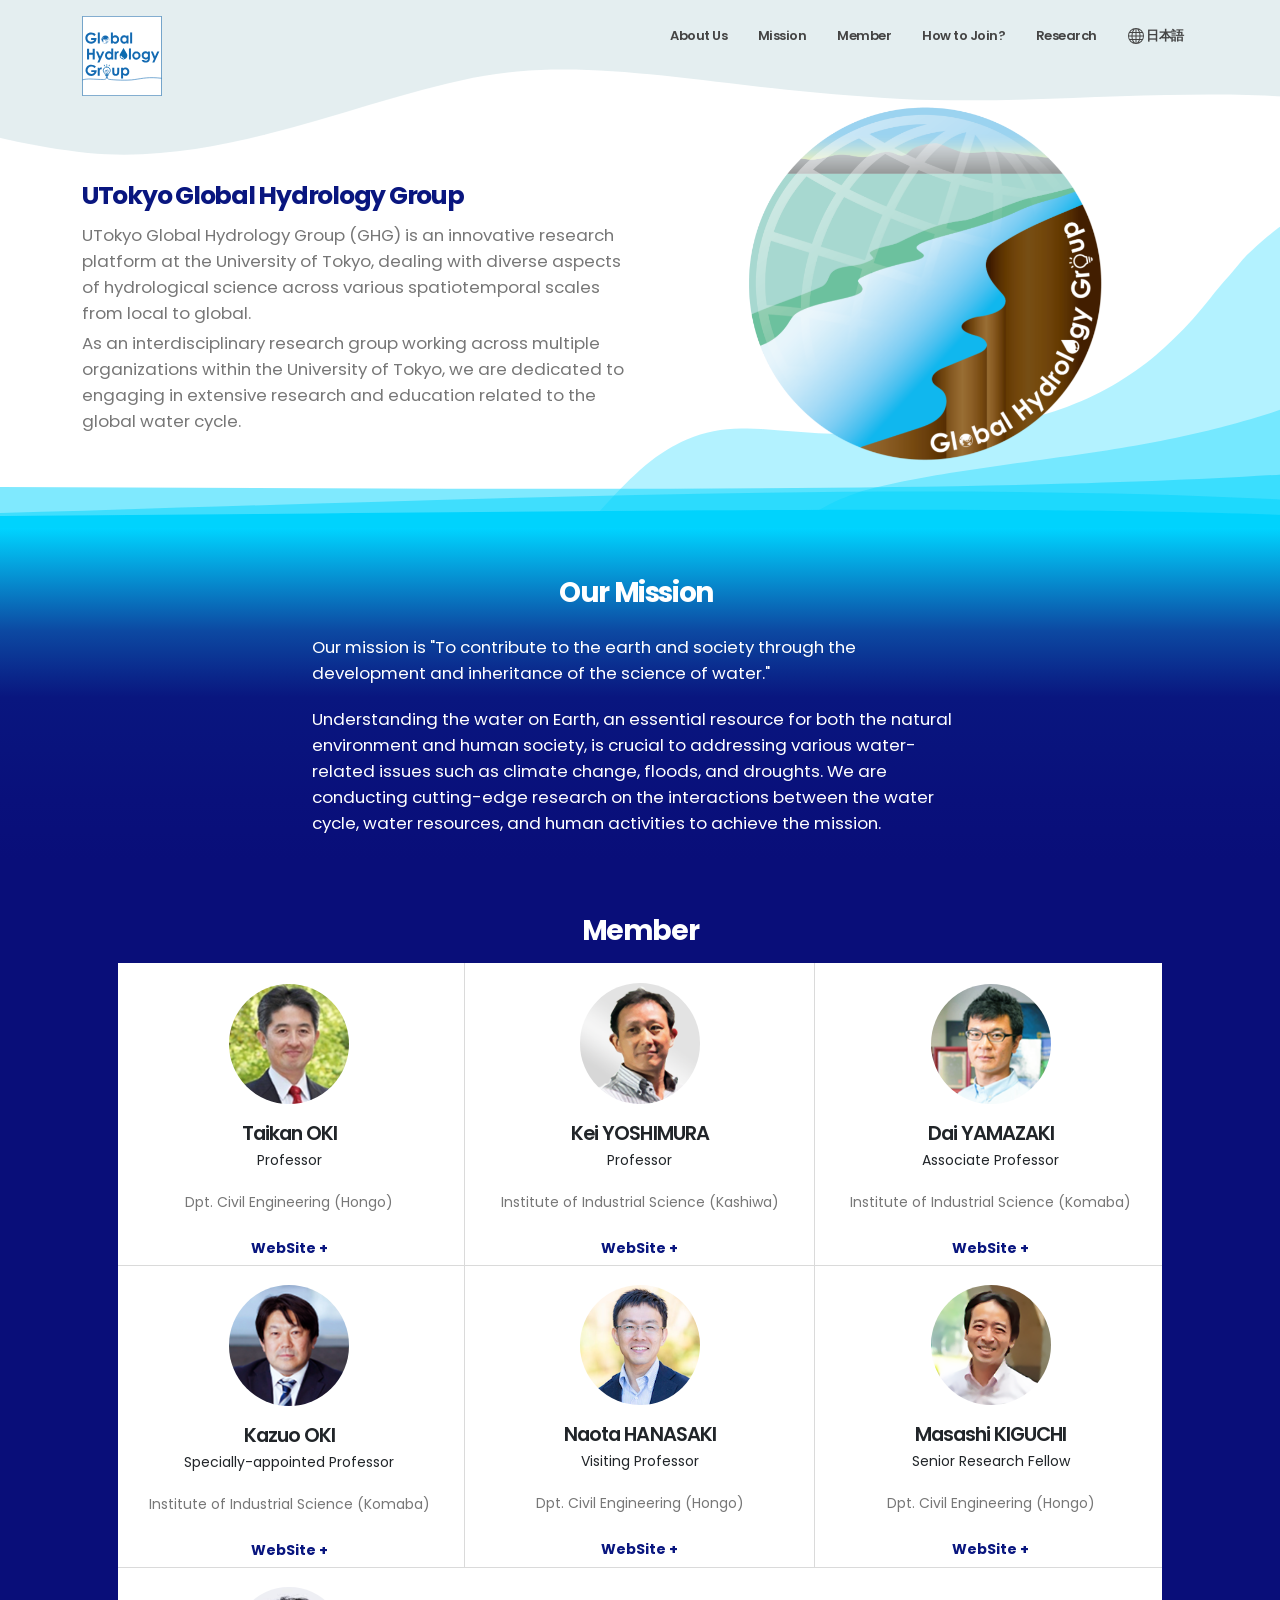
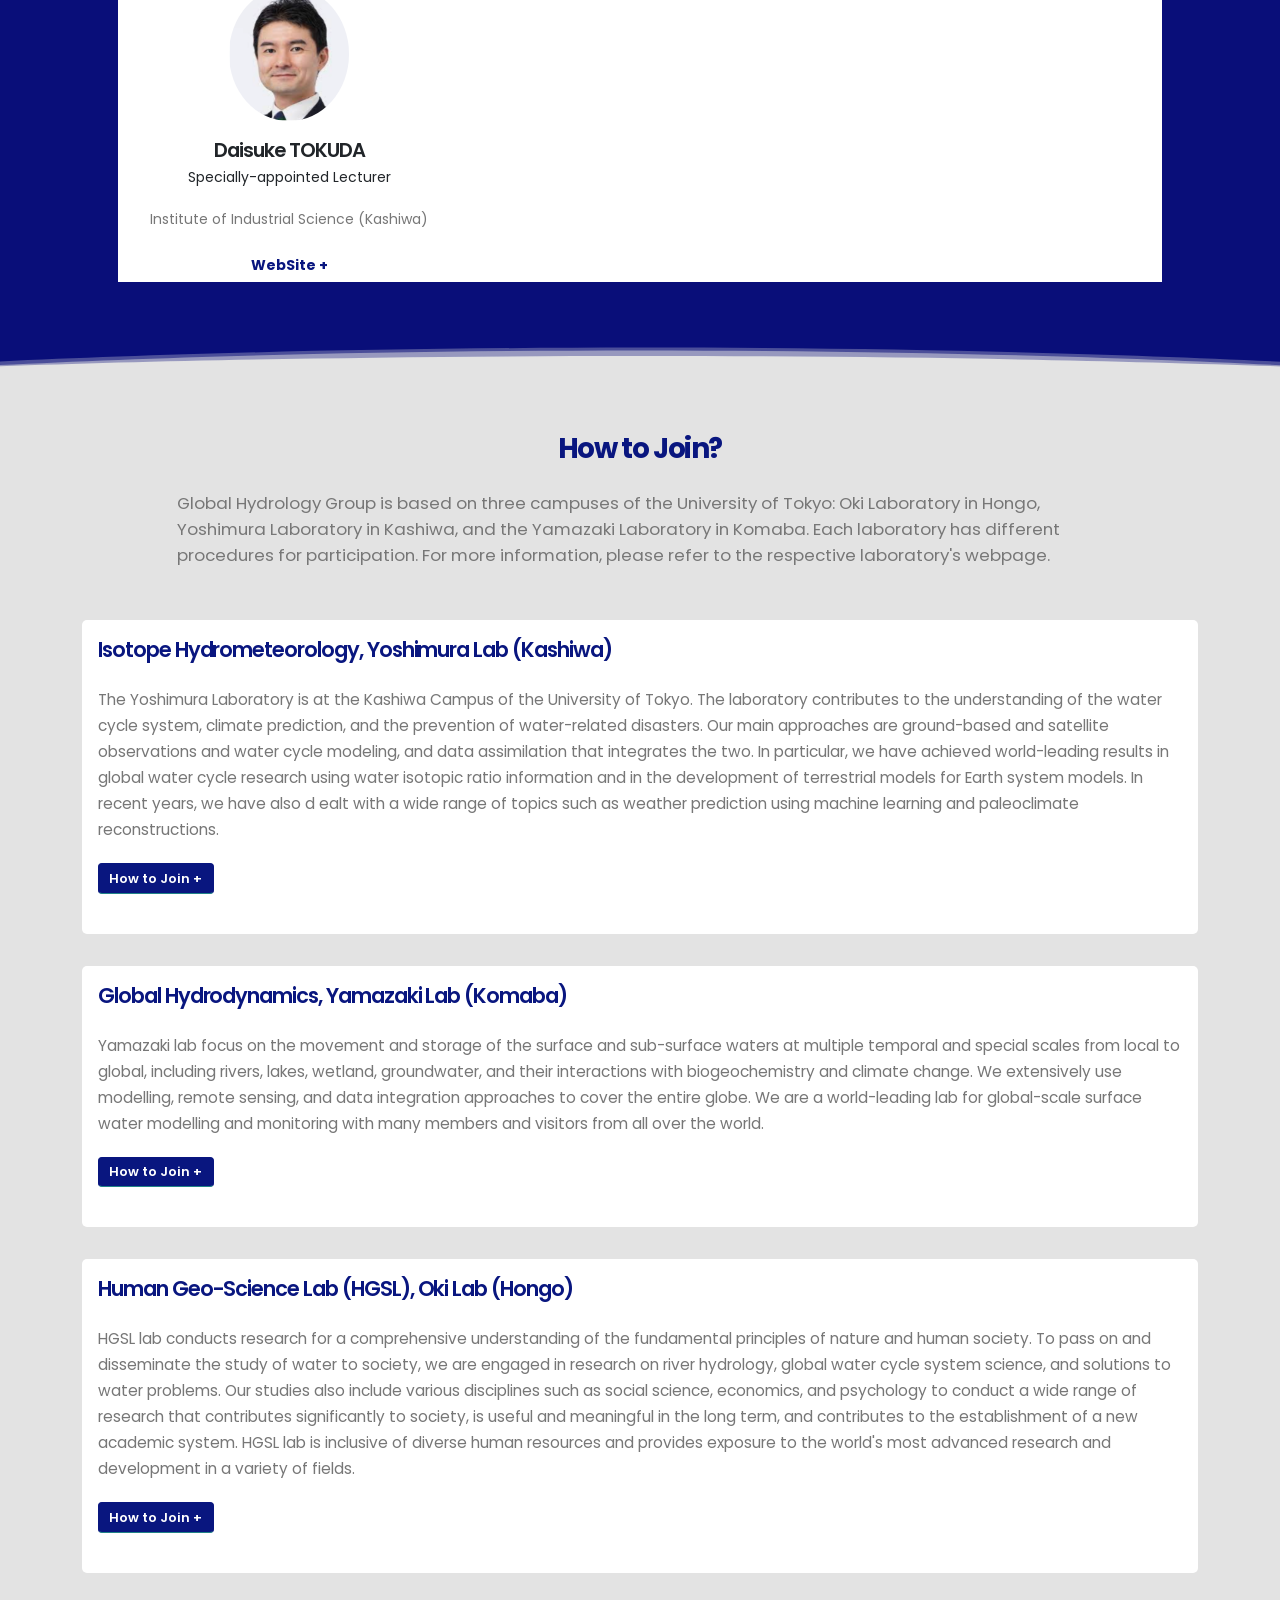
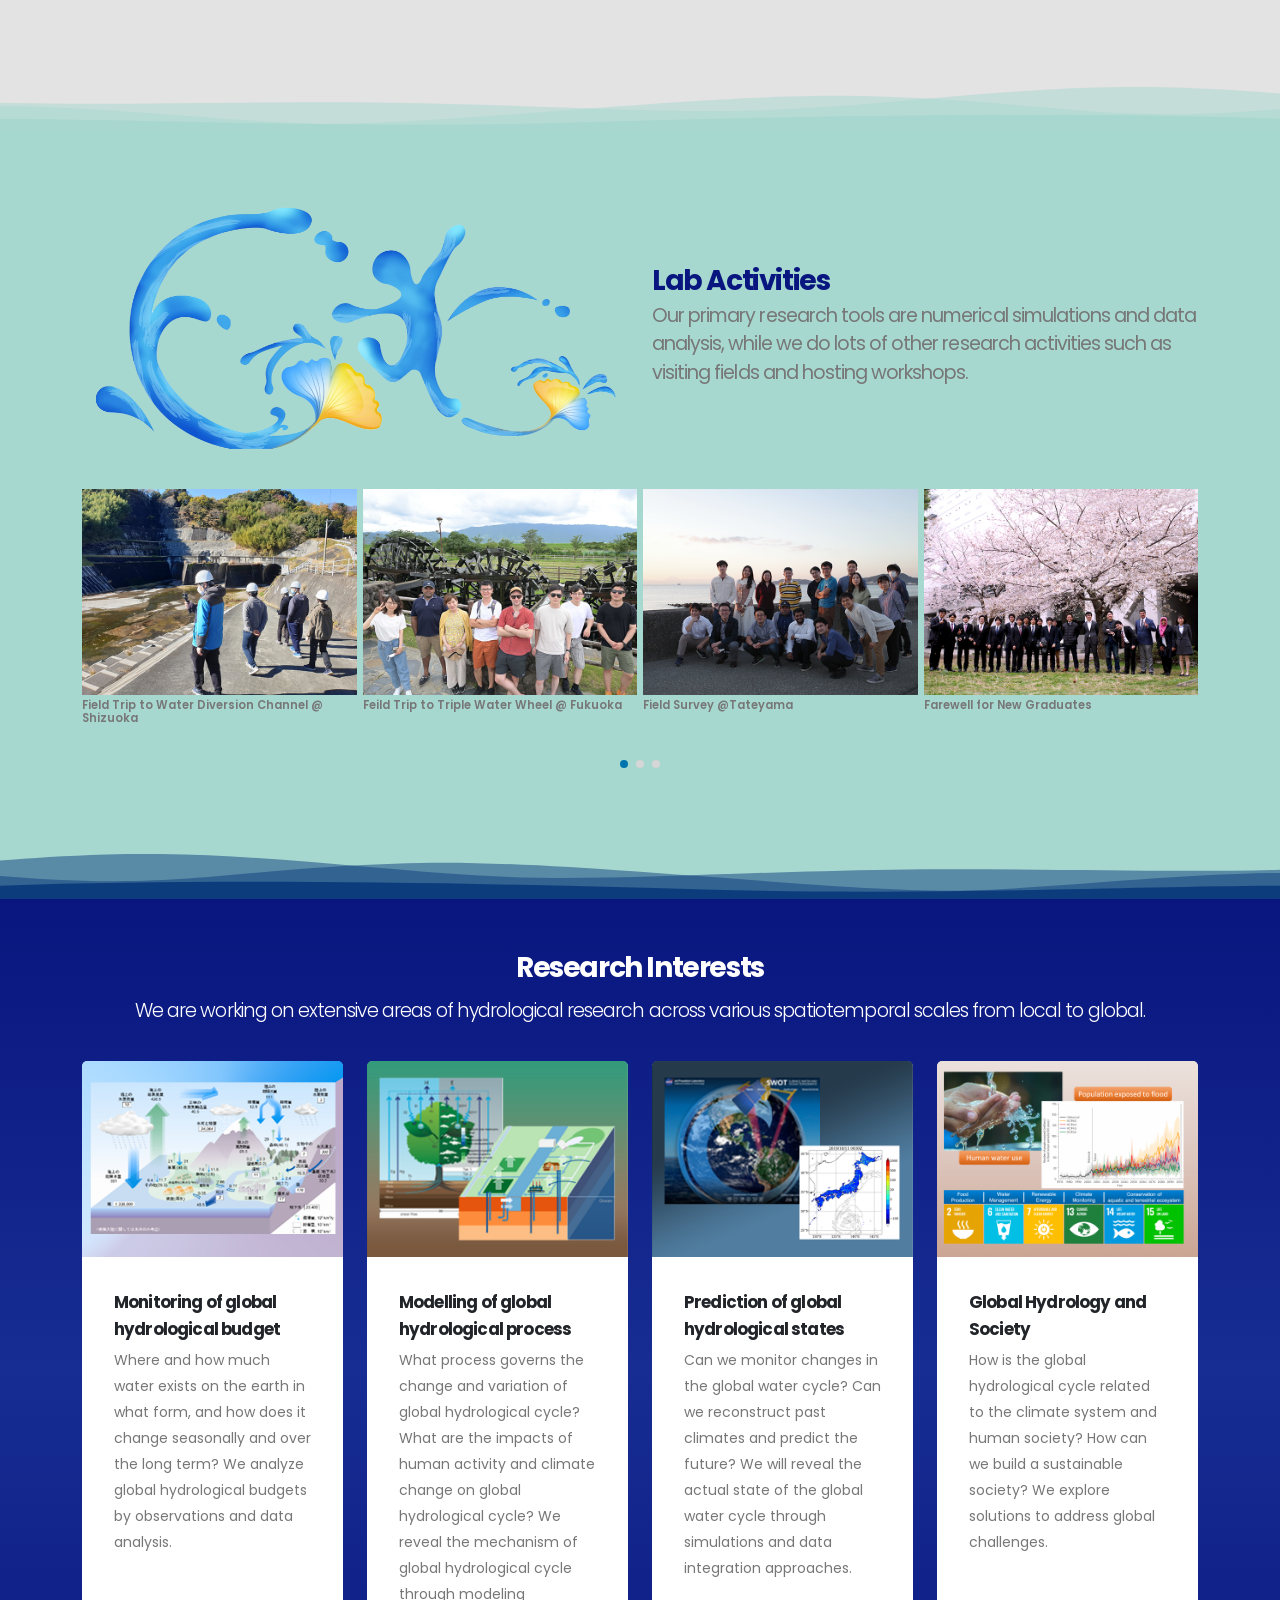
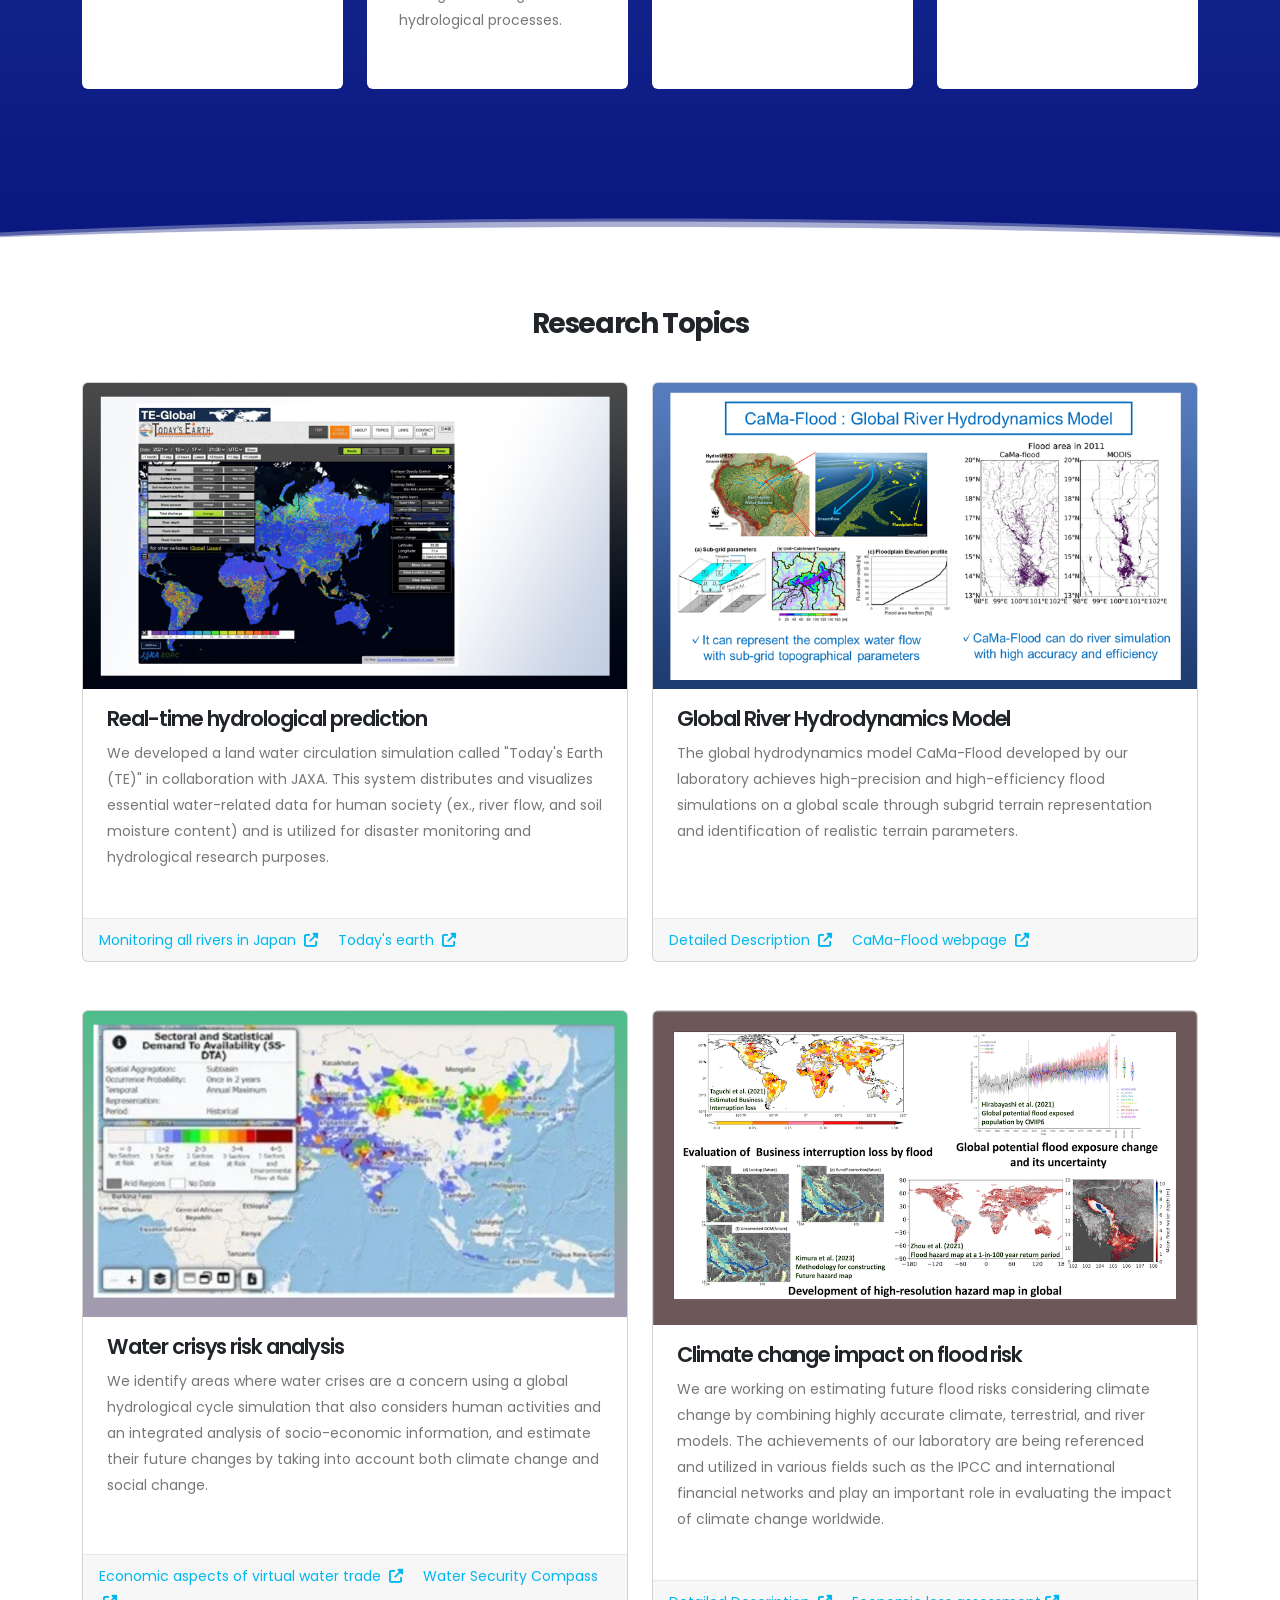
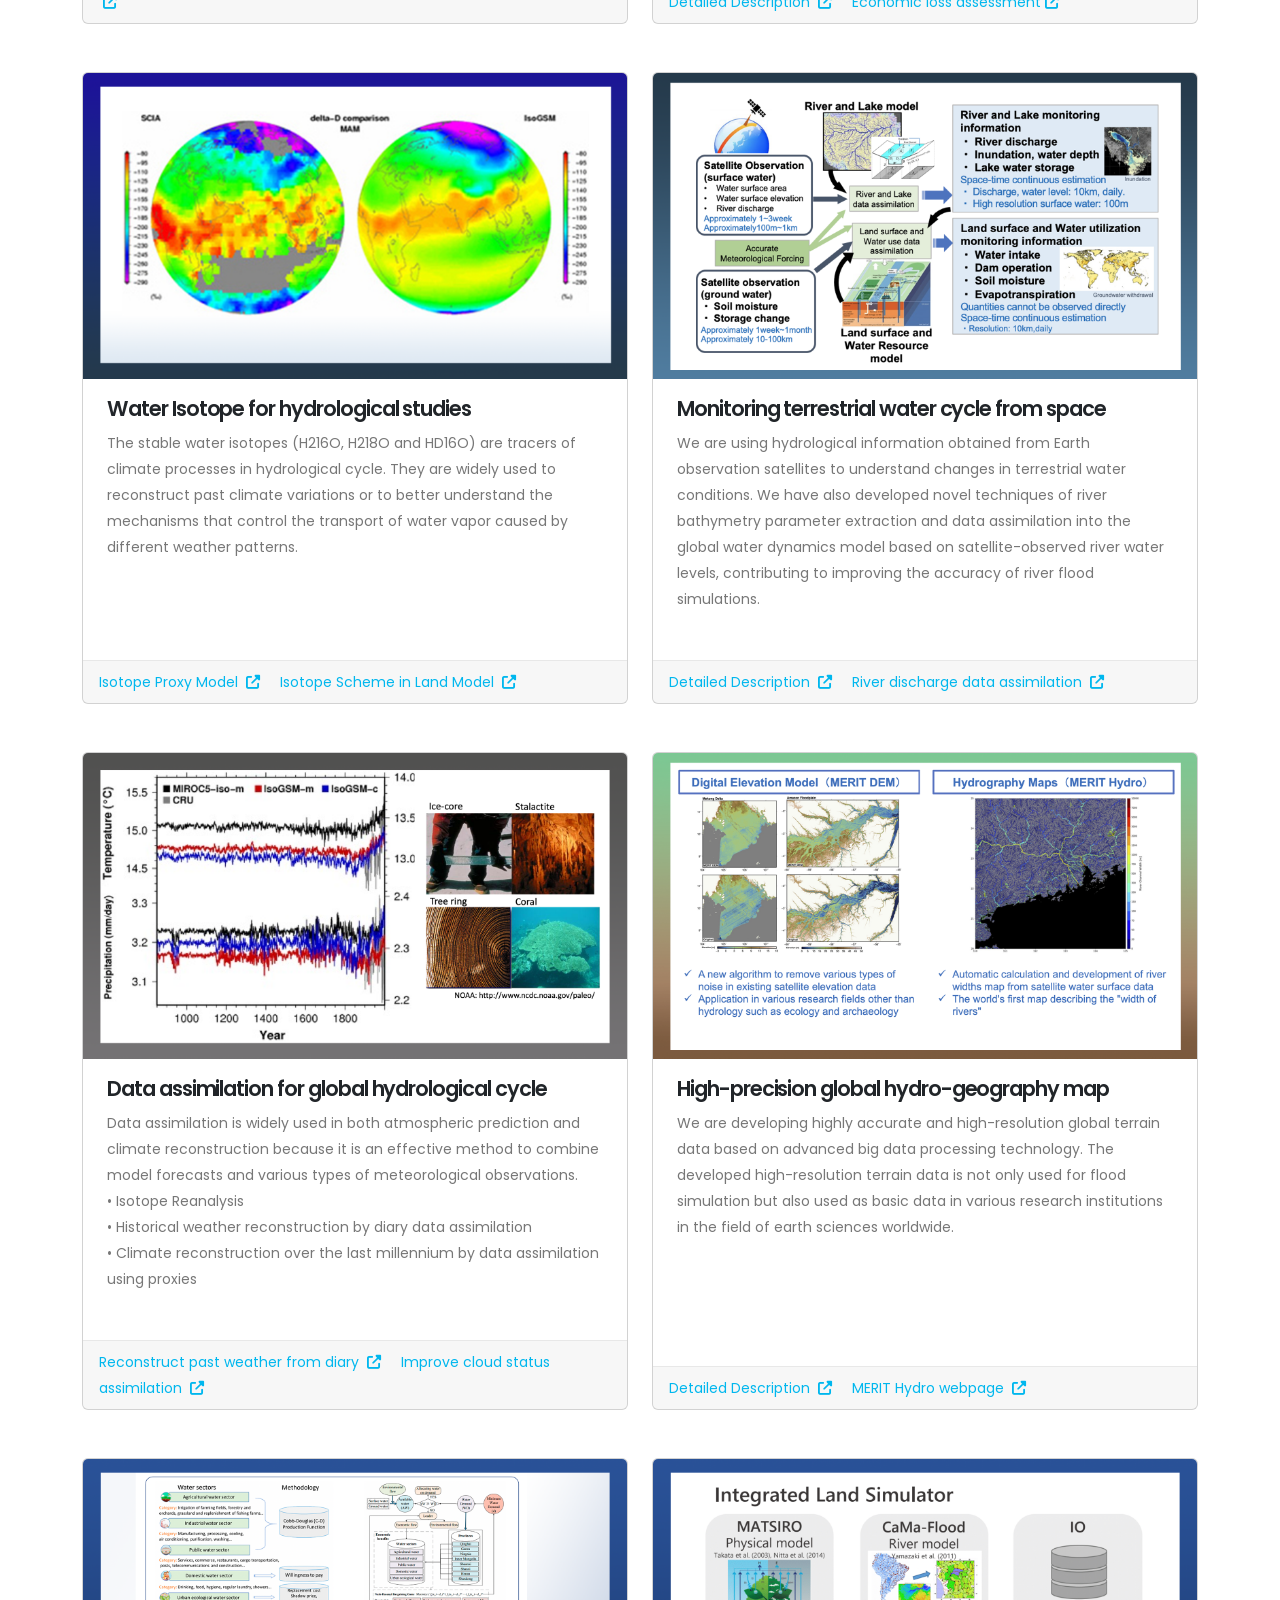
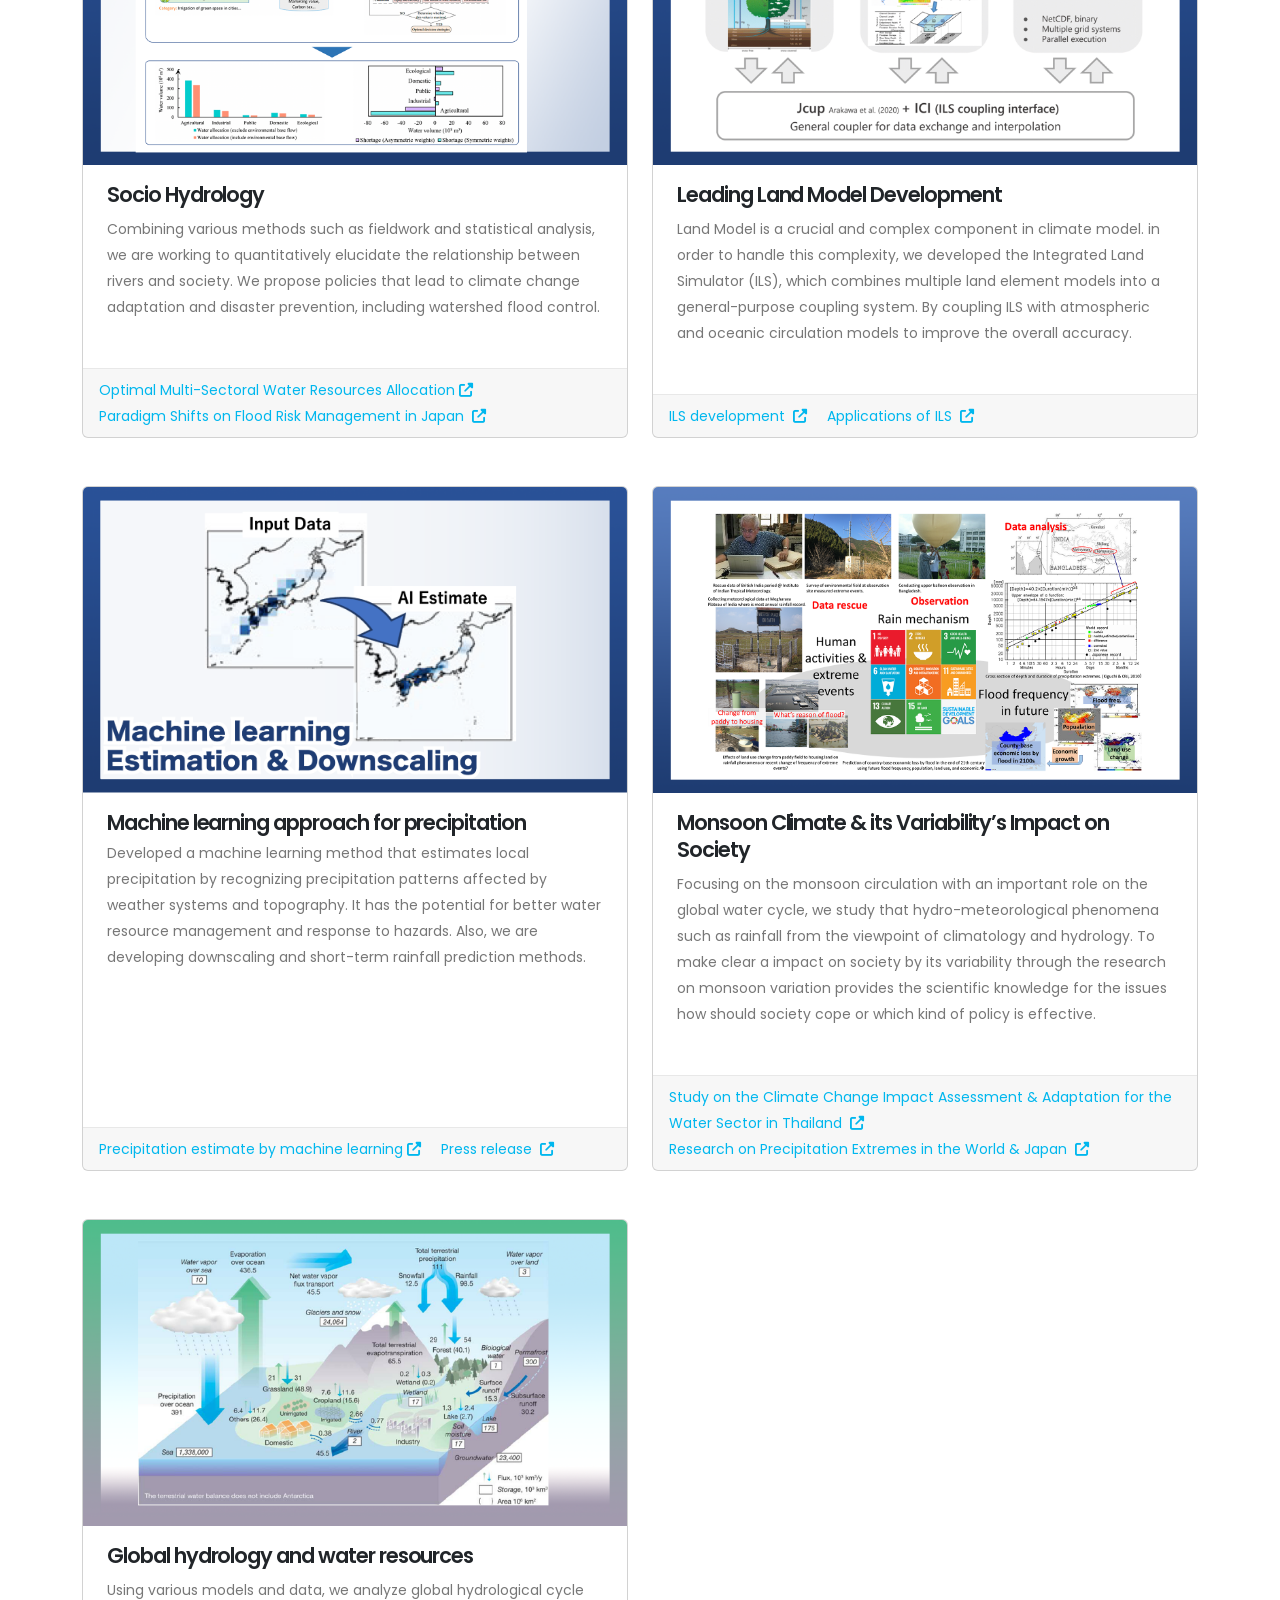
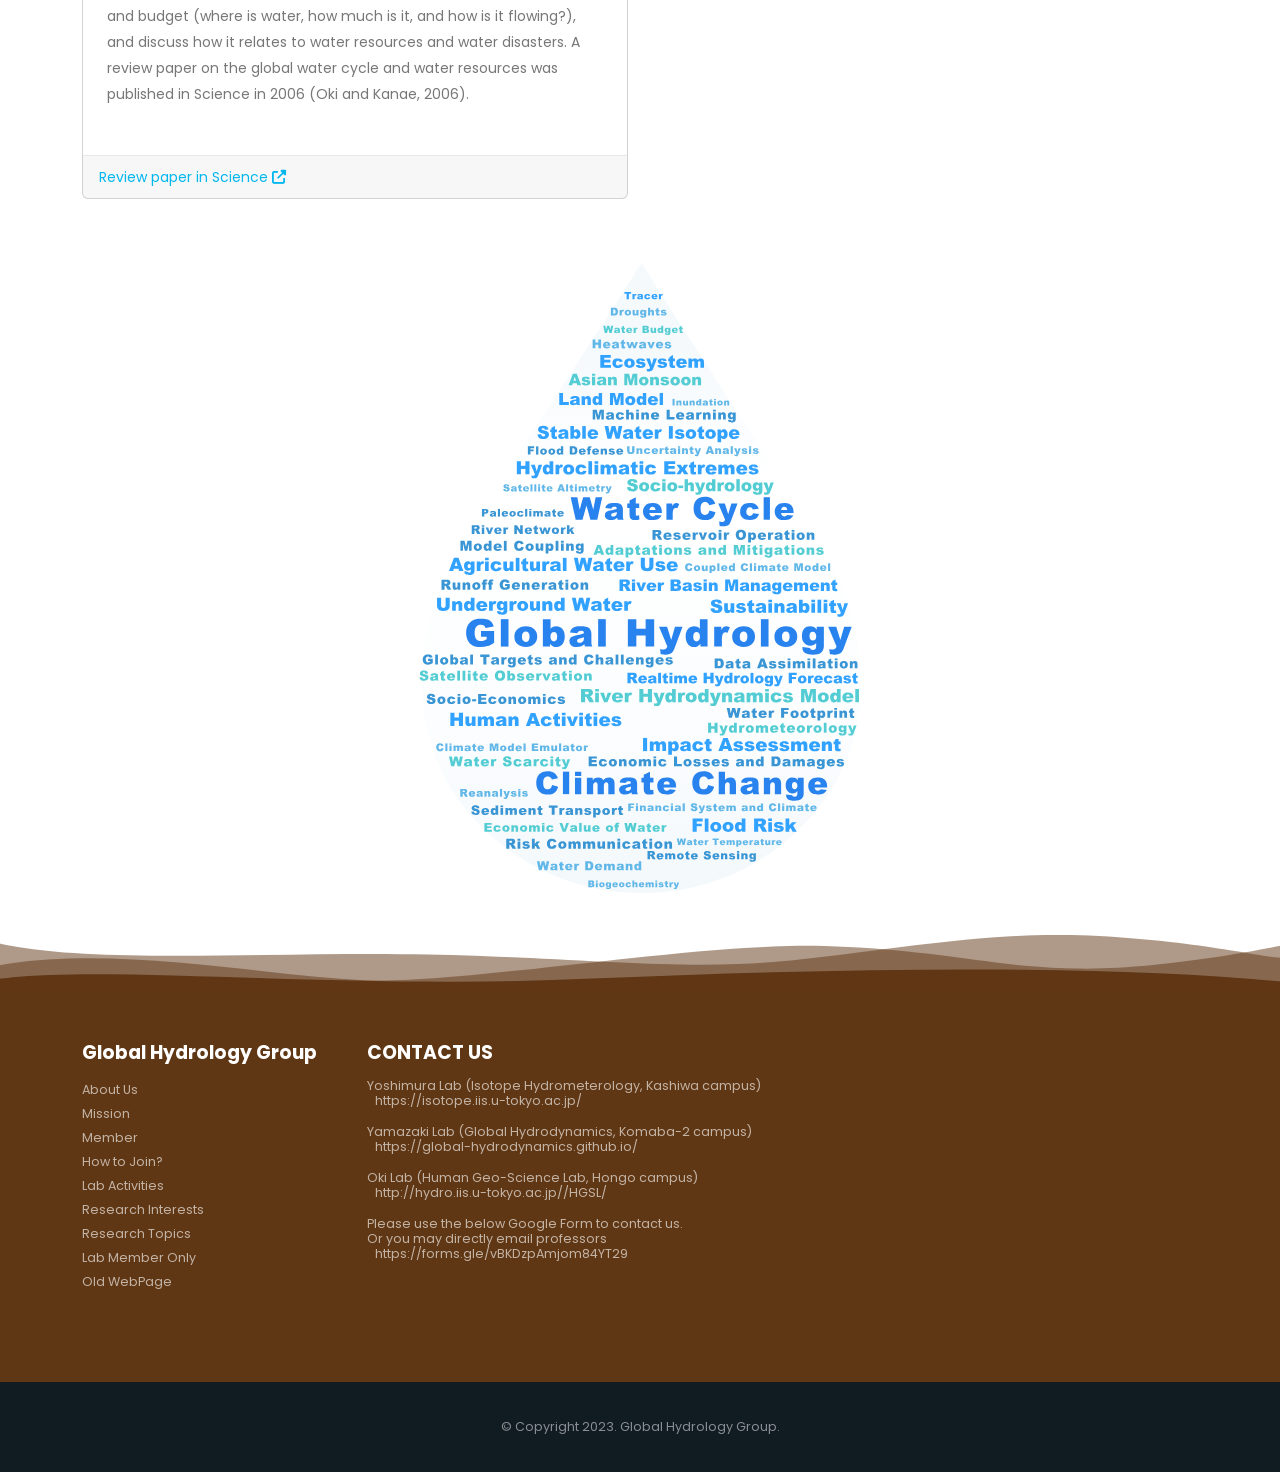
==== commit 084f73d2: "update" ====
--- a/index_en.html
+++ b/index_en.html
@@ -14,8 +14,13 @@
     <!-- OGP（Open Graph Protocol） -->
     <meta content="東京大学 Global Hydrology Group" property="og:title" />
     <meta content="website" property="og:type" />
-    <meta content="http://hydro.iis.u-tokyo.ac.jp/" property="og:url" />
-    <meta content="http://hydro.iis.u-tokyo.ac.jp/ghg_img/thumbnail_lg.png" property="og:image" />
+<!--
+    <meta content="http://hydro.iis.u-tokyo.ac.jp/" property="og:url"/>
+    <meta content="http://hydro.iis.u-tokyo.ac.jp/ghg_img/thumbnail_lg.png" property="og:image"/>
+-->
+    <meta property="og:url" content="https://ghg-lab.github.io/" />
+    <meta property="og:image" content="https://ghg-lab.github.io/ghg_img/thumbnail_lg.png" />
+    
     <meta content="Global Hydrology Group" property="og:site_name" />
     <meta content="東京大学グローバル水文学グループでは「水に関する学問の継承発展と社会への貢献」を使命に掲げ、水循環・水資源とそれらの人間活動との相互作用に関する最先端の研究を行っています。" property="og:description" />
     <meta content="summary_large_image" name="twitter:card">
@@ -705,7 +710,7 @@
                                 <a class="card-link" href="https://global-hydrodynamics.github.io/res_modelling/"
                                    target="_blank">Detailed Description <i
                                         class="fa-solid fa-up-right-from-square ms-1"></i></a>
-                                <a class="card-link" href="http://hydro.iis.u-tokyo.ac.jp/~yamadai/cama-flood/"
+                                <a class="card-link" href="https://global-hydrodynamics.github.io/CaMa-Flood/"
                                    target="_blank">CaMa-Flood webpage <i
                                         class="fa-solid fa-up-right-from-square ms-1"></i></a>
                             </div>
@@ -857,7 +862,7 @@
                                 <a class="card-link" href="https://global-hydrodynamics.github.io/res_topography/"
                                    target="_blank">Detailed Description <i
                                         class="fa-solid fa-up-right-from-square ms-1"></i></a>
-                                <a class="card-link" href="http://hydro.iis.u-tokyo.ac.jp/~yamadai/MERIT_Hydro/" target="_blank">MERIT Hydro webpage <i class="fa-solid fa-up-right-from-square ms-1"></i></a>
+                                <a class="card-link" href="https://global-hydrodynamics.github.io/MERIT_Hydro/" target="_blank">MERIT Hydro webpage <i class="fa-solid fa-up-right-from-square ms-1"></i></a>
                             </div>
                         </div>
                     </div>
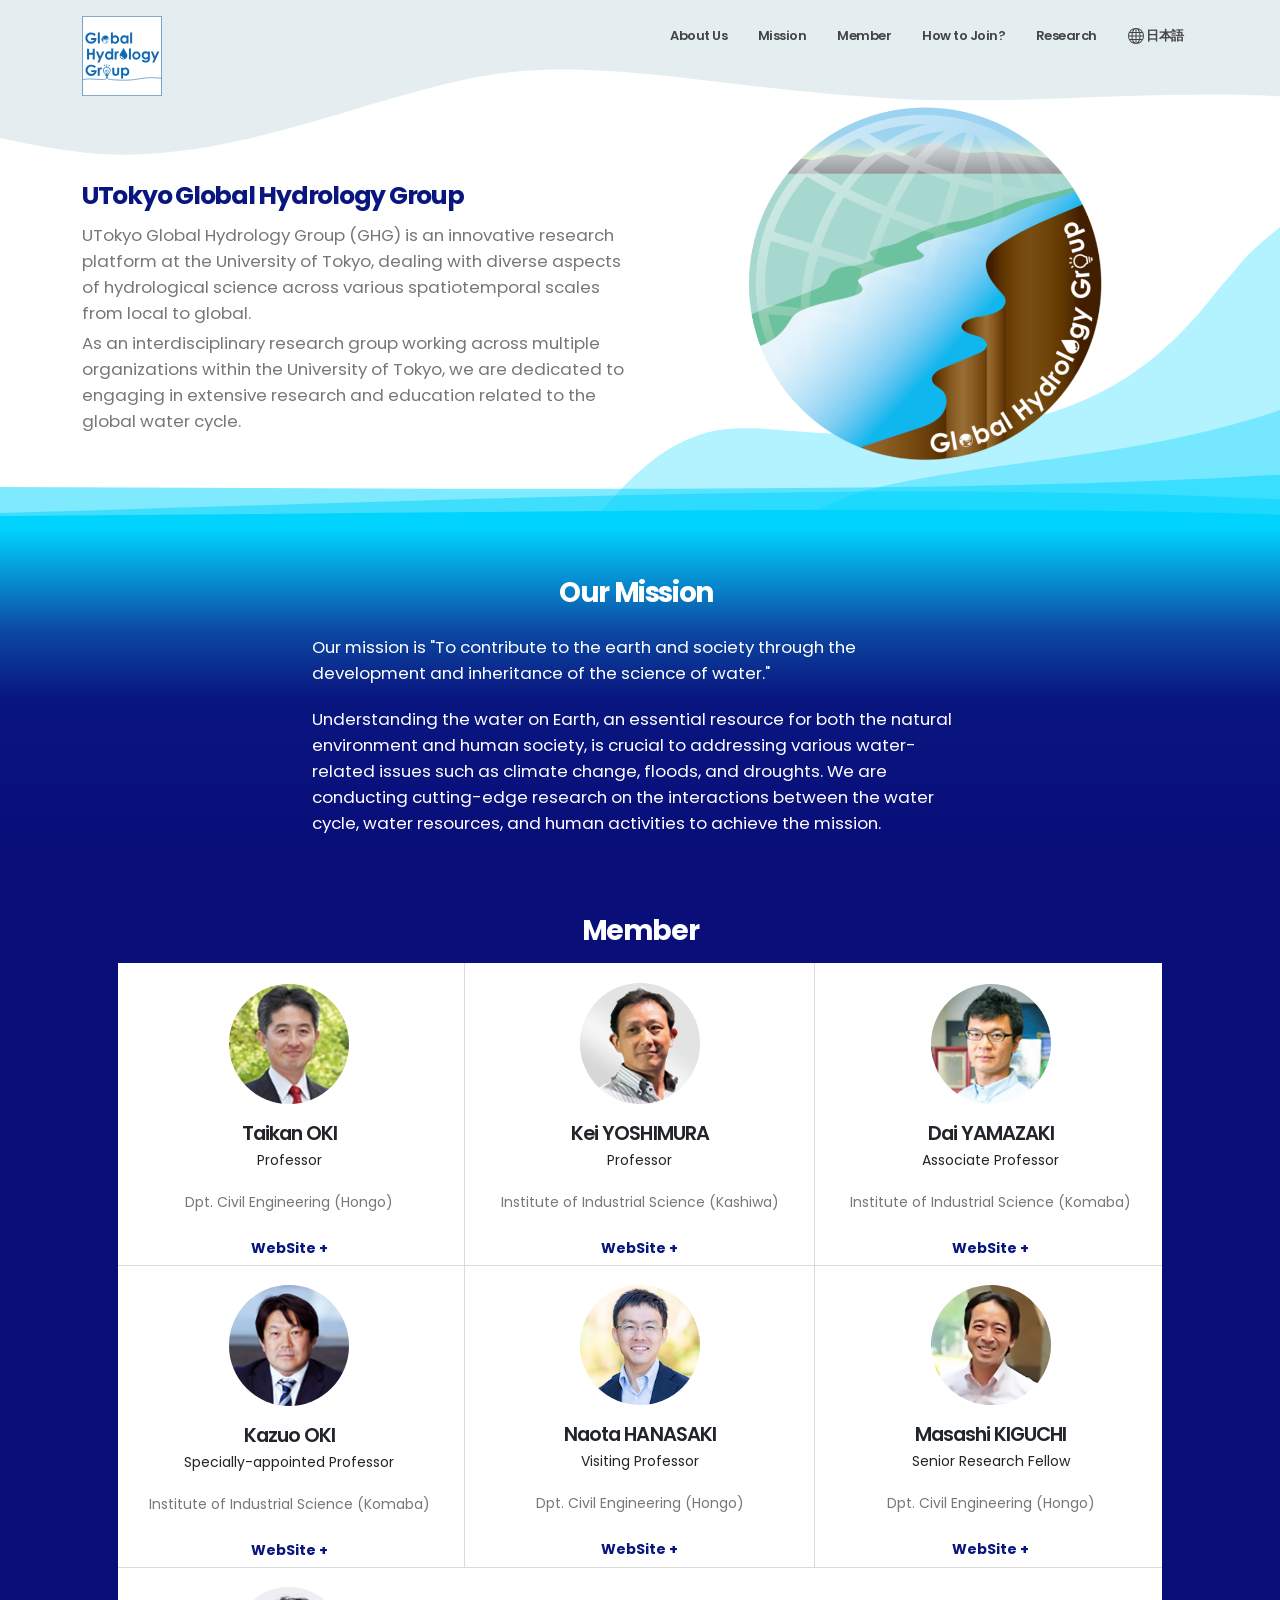
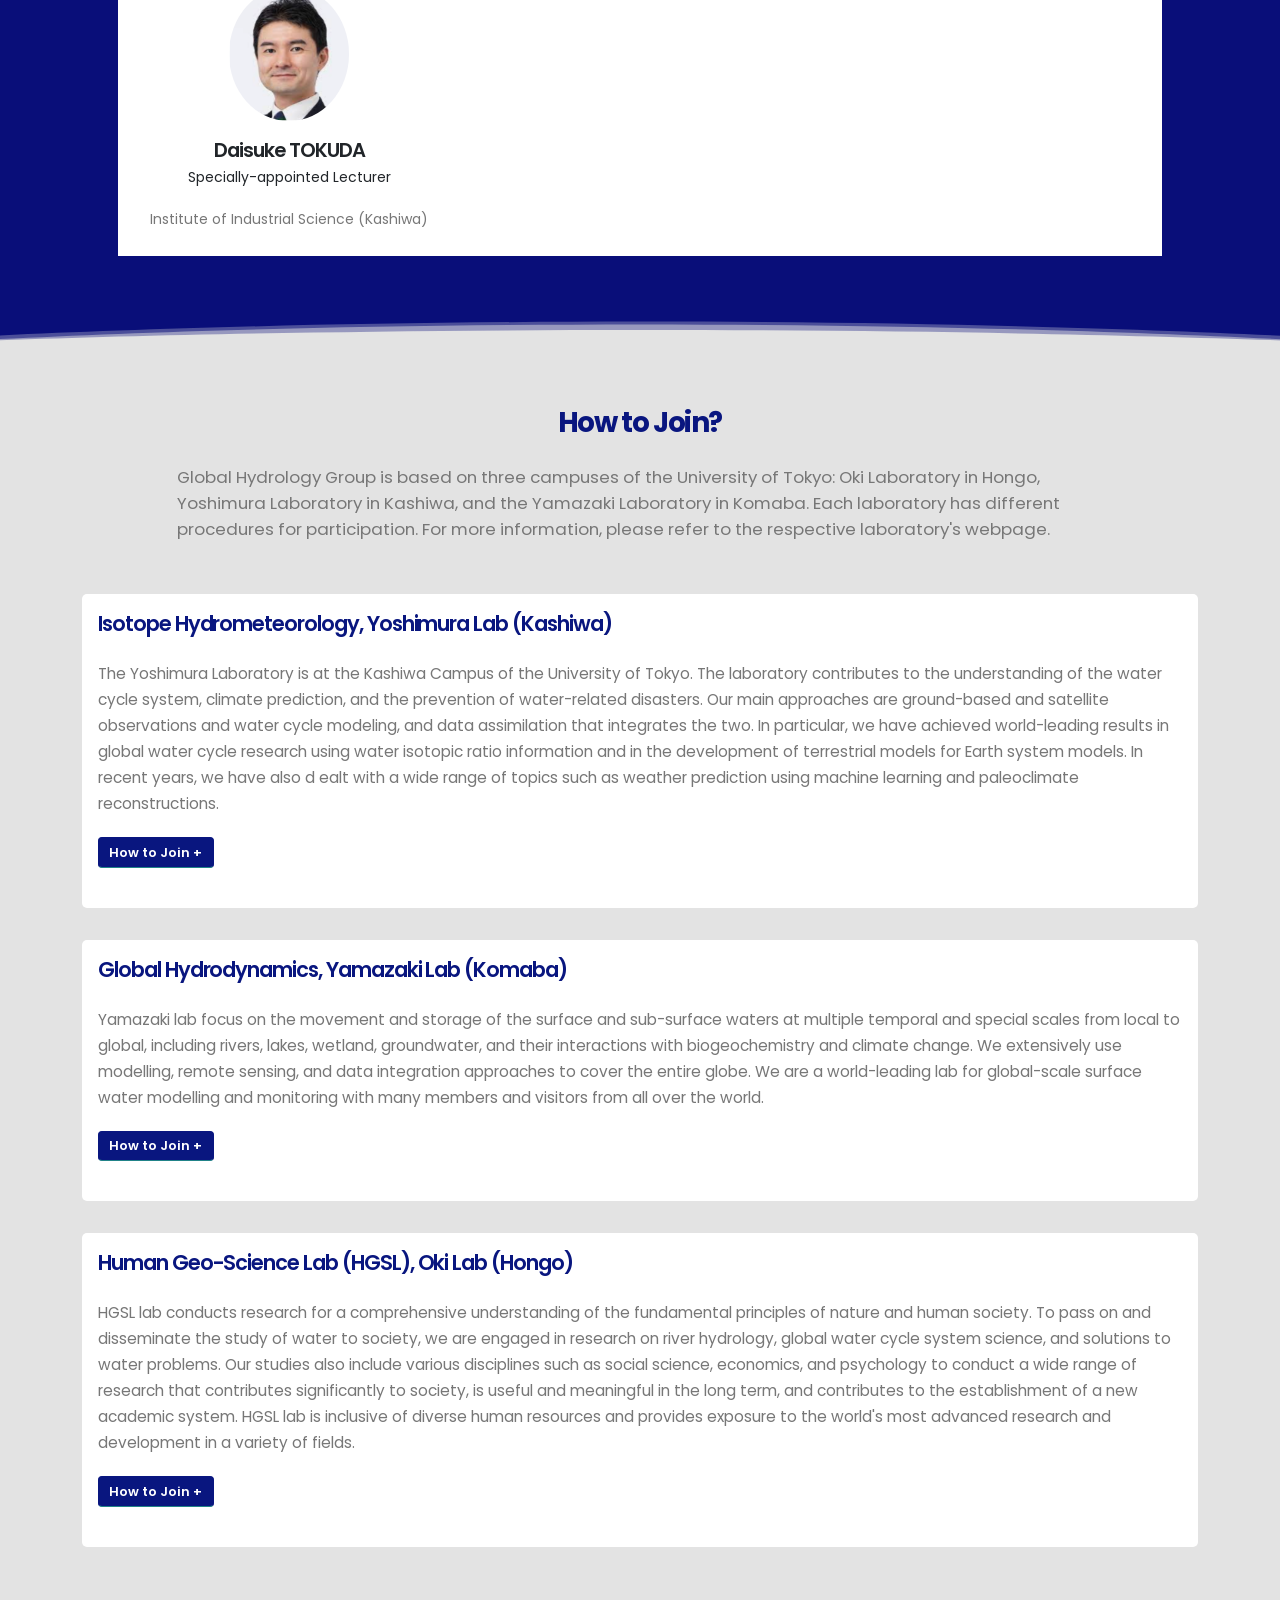
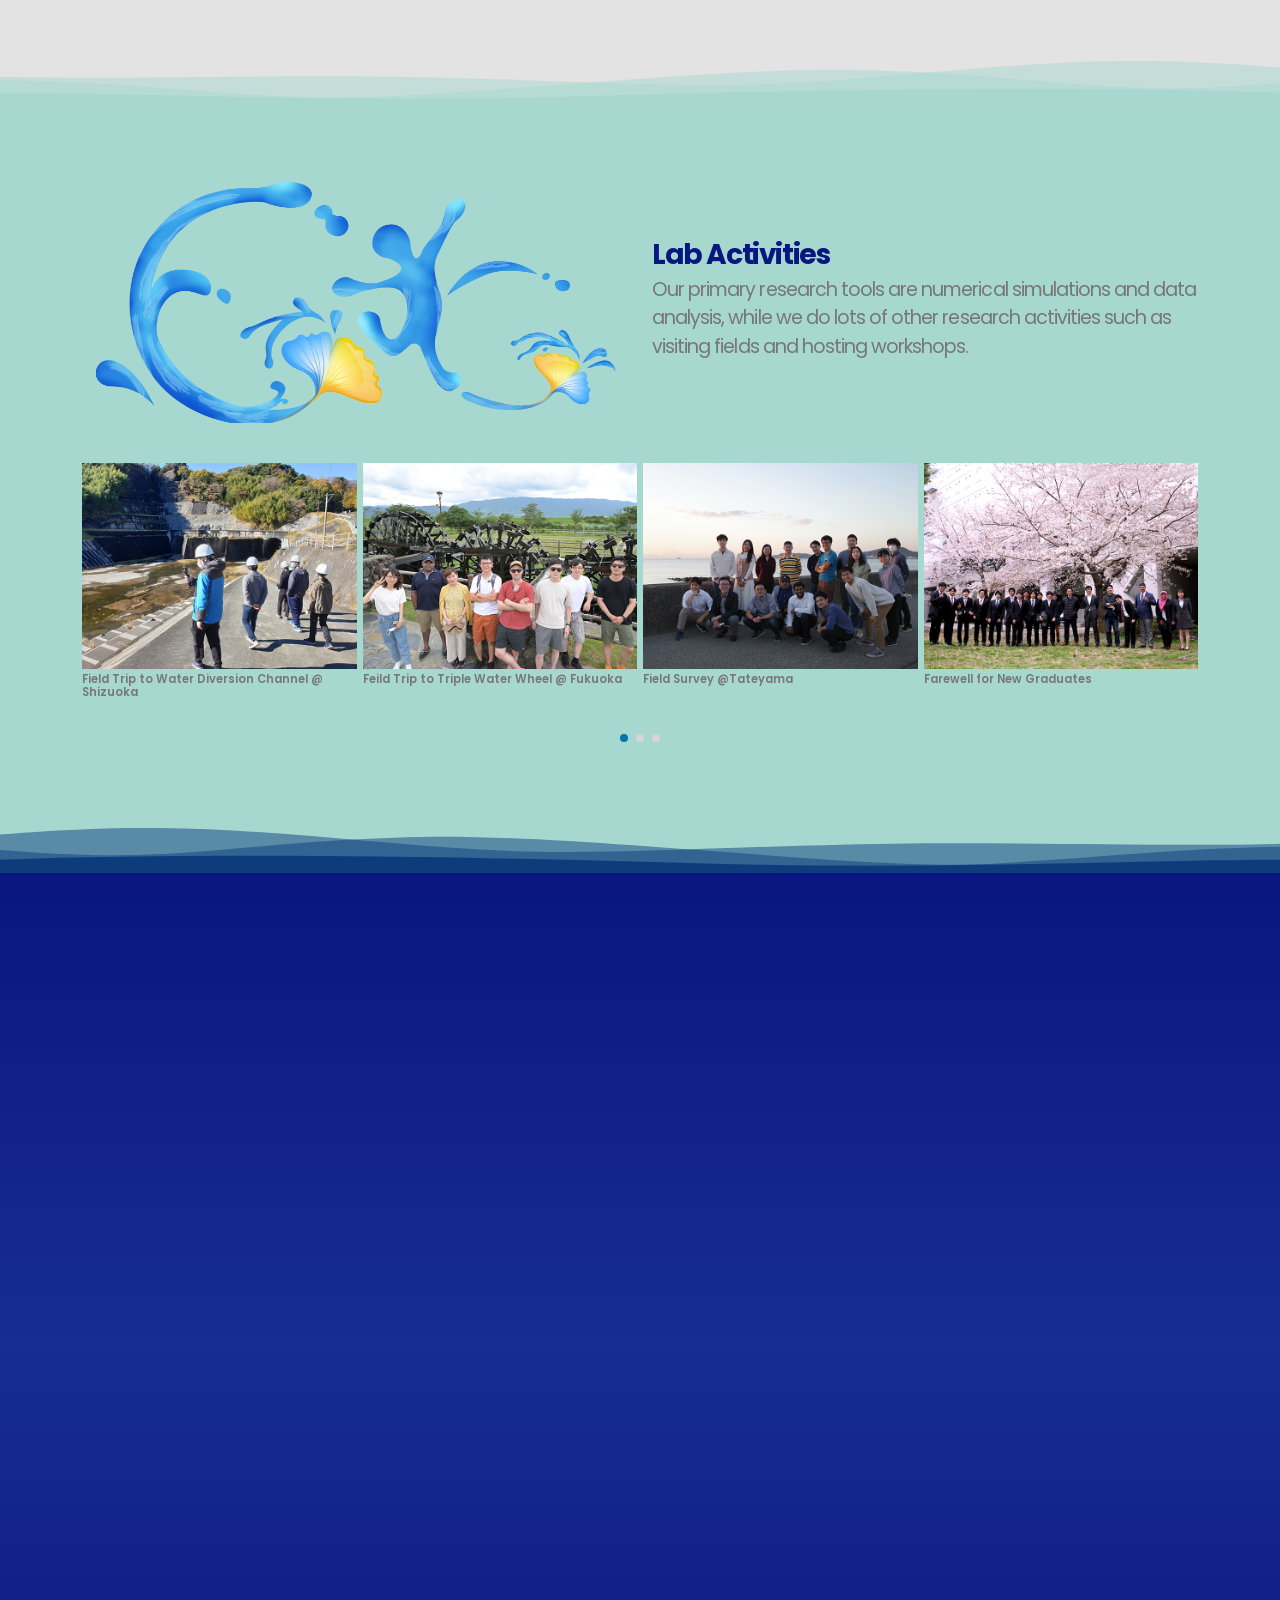
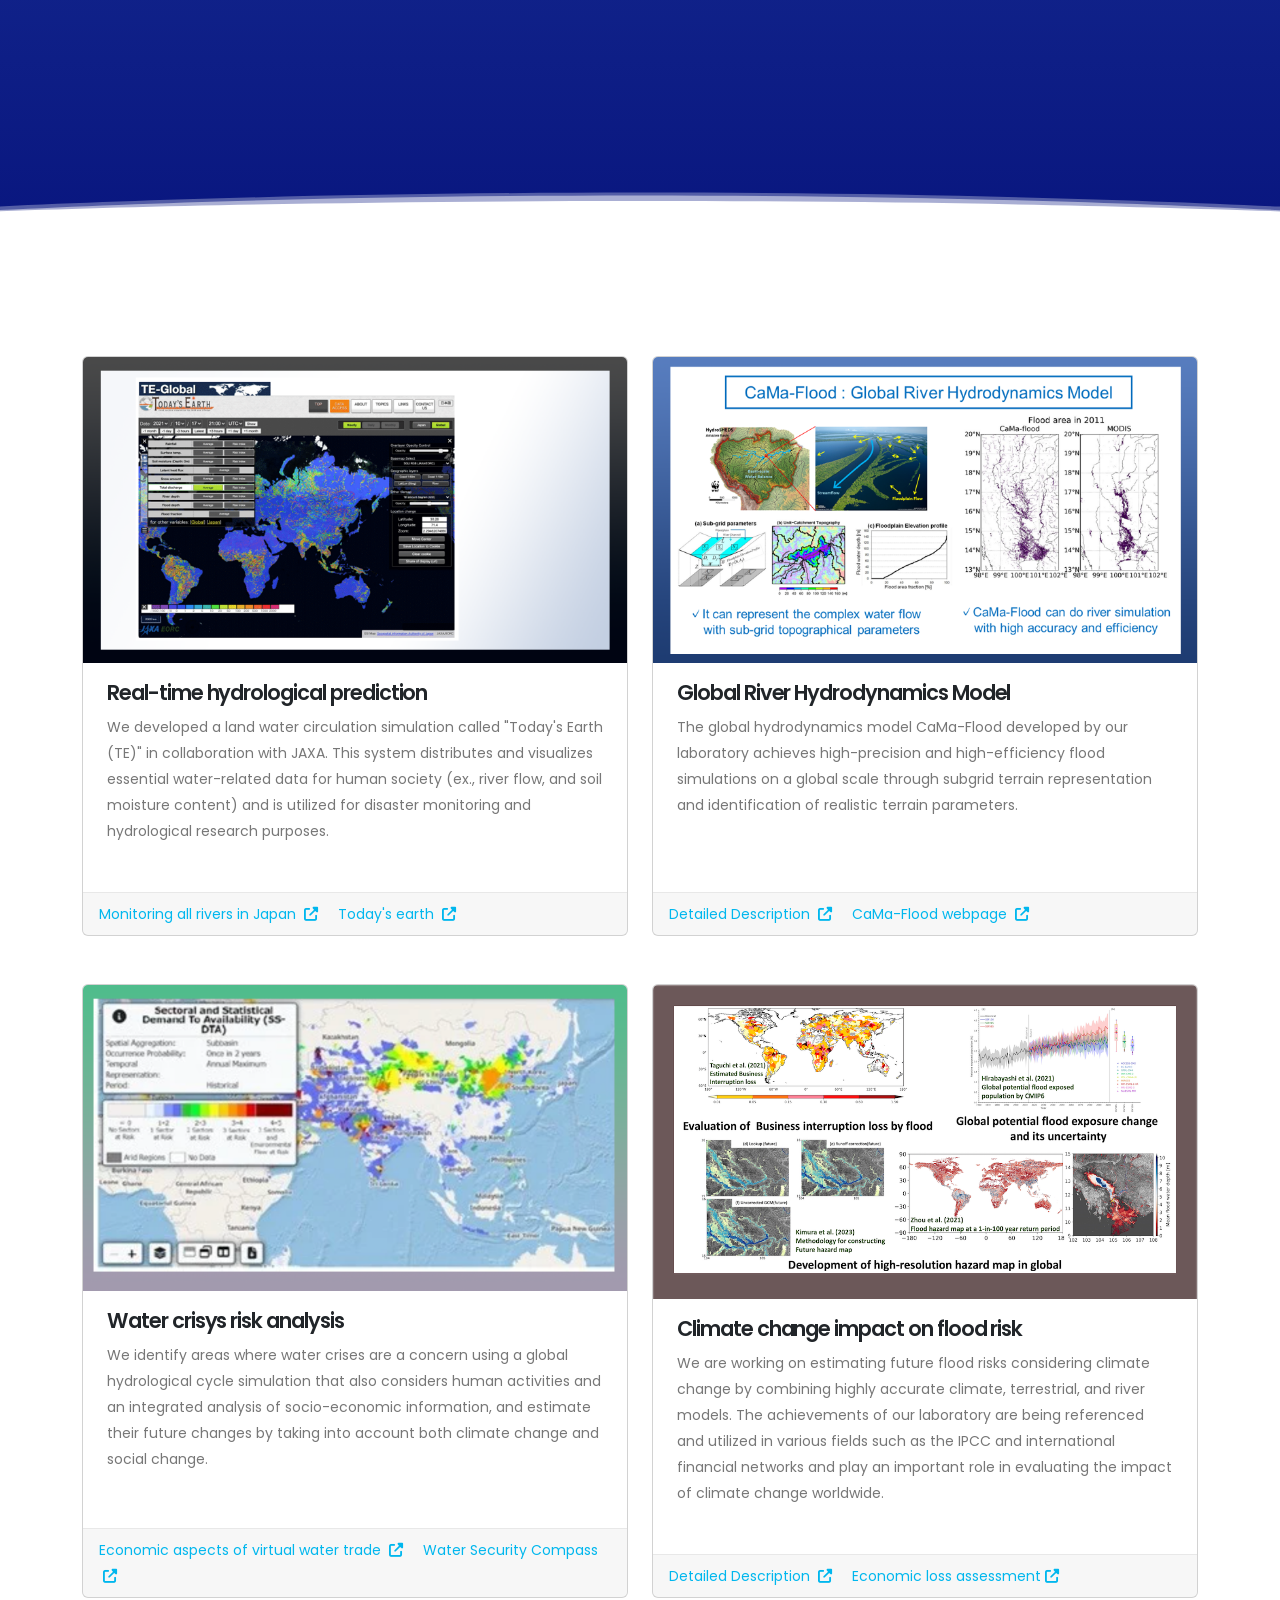
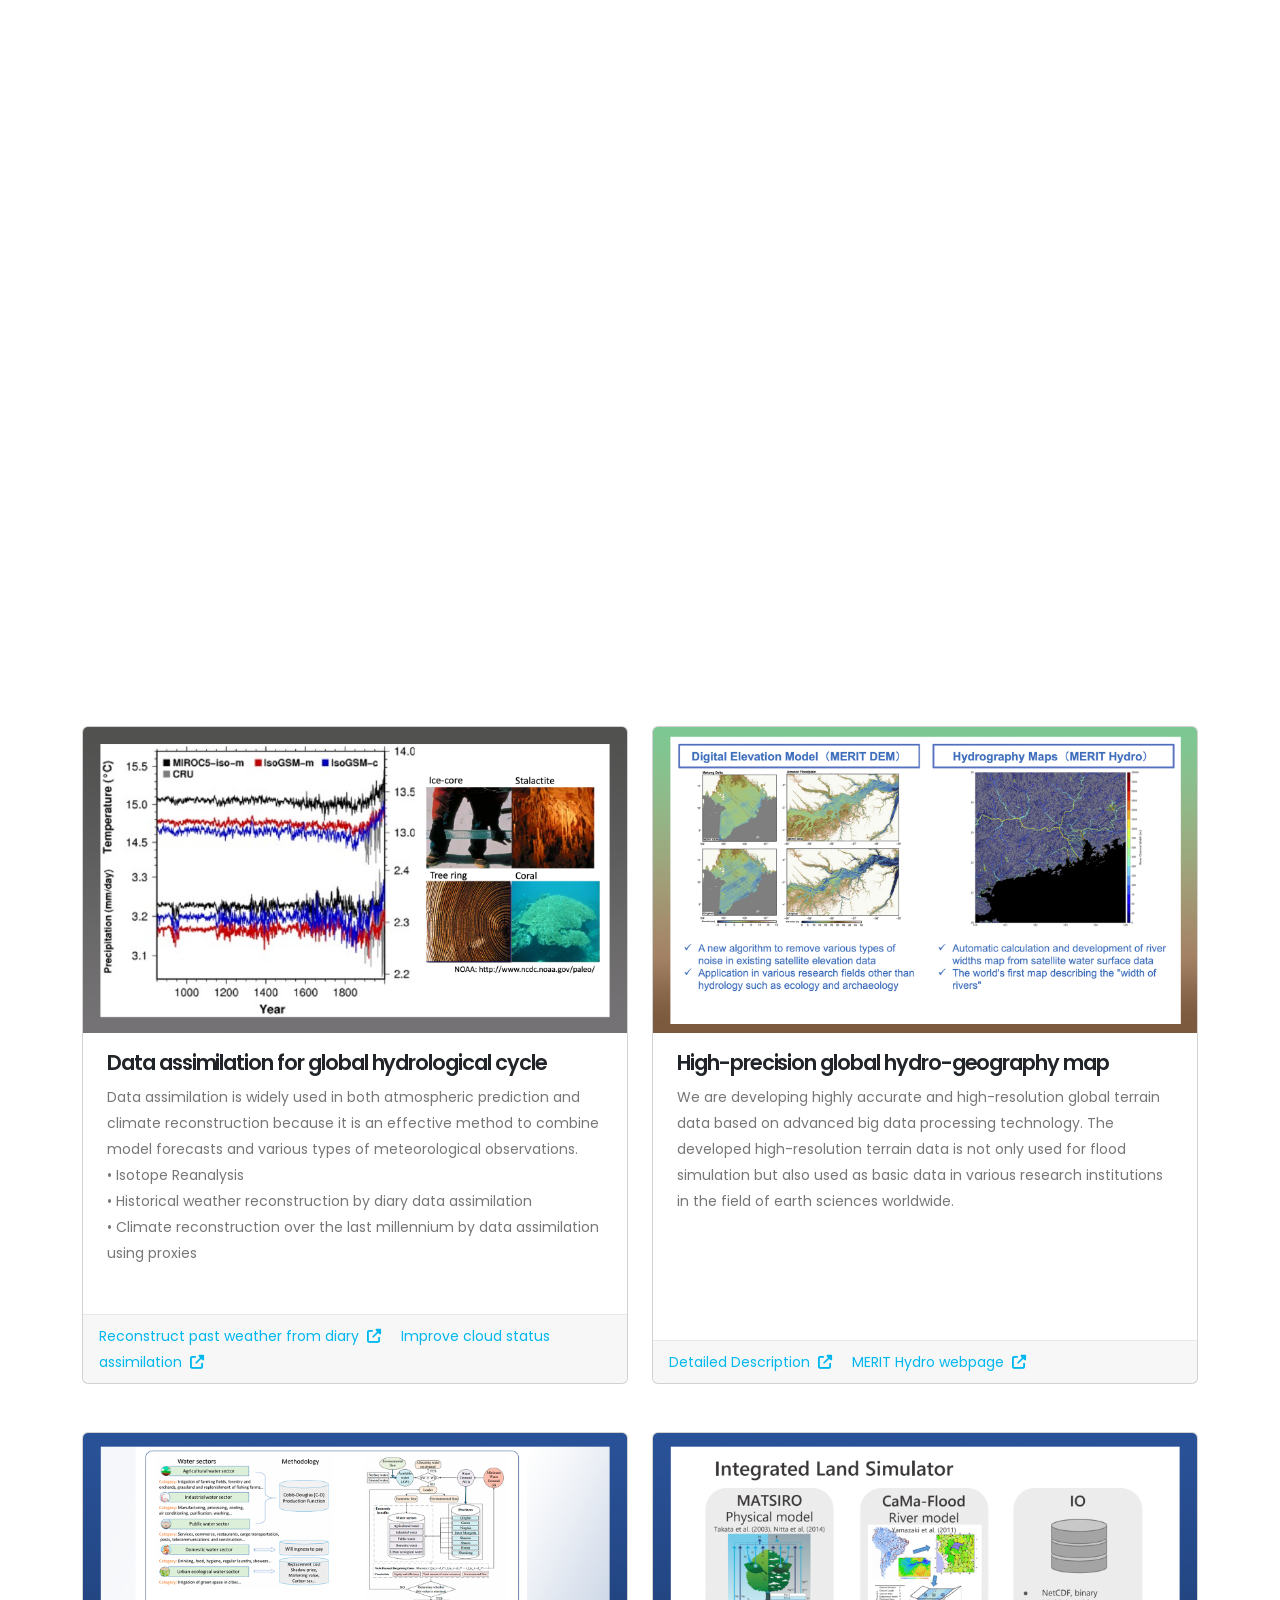
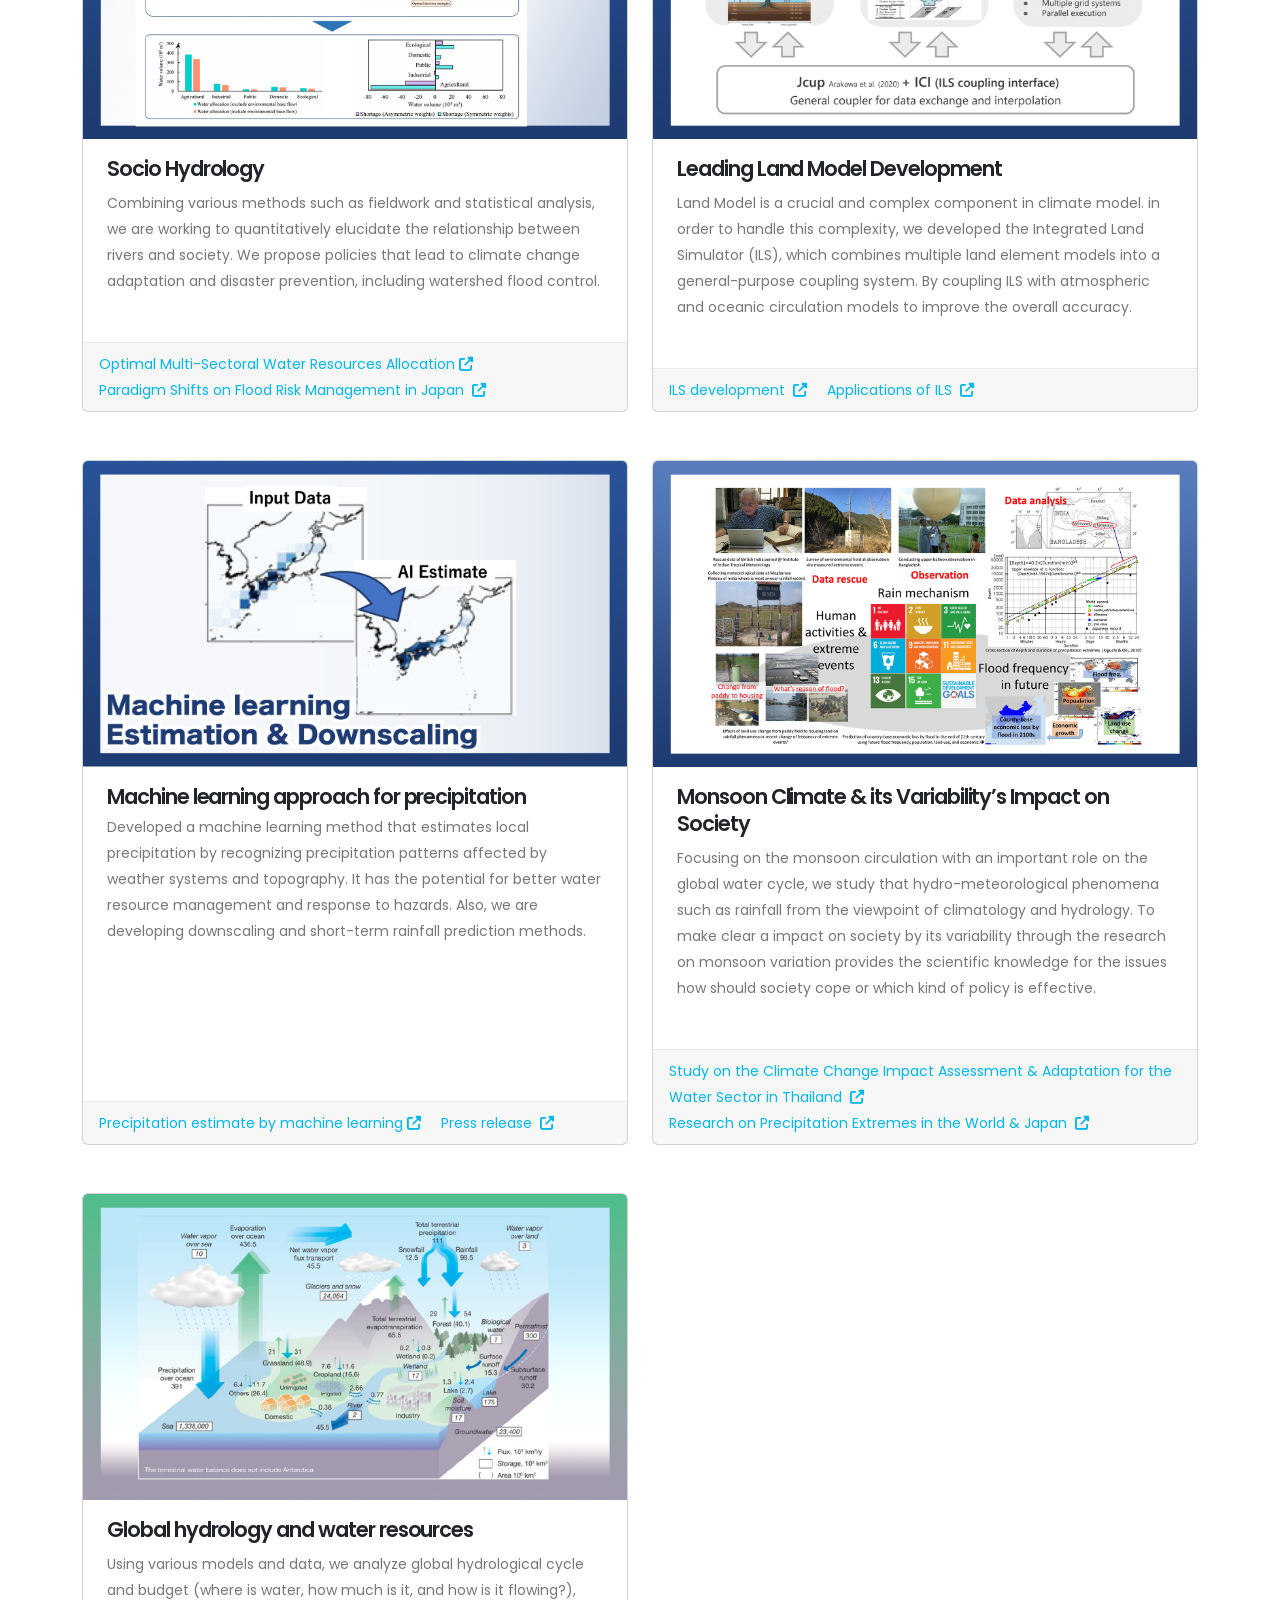
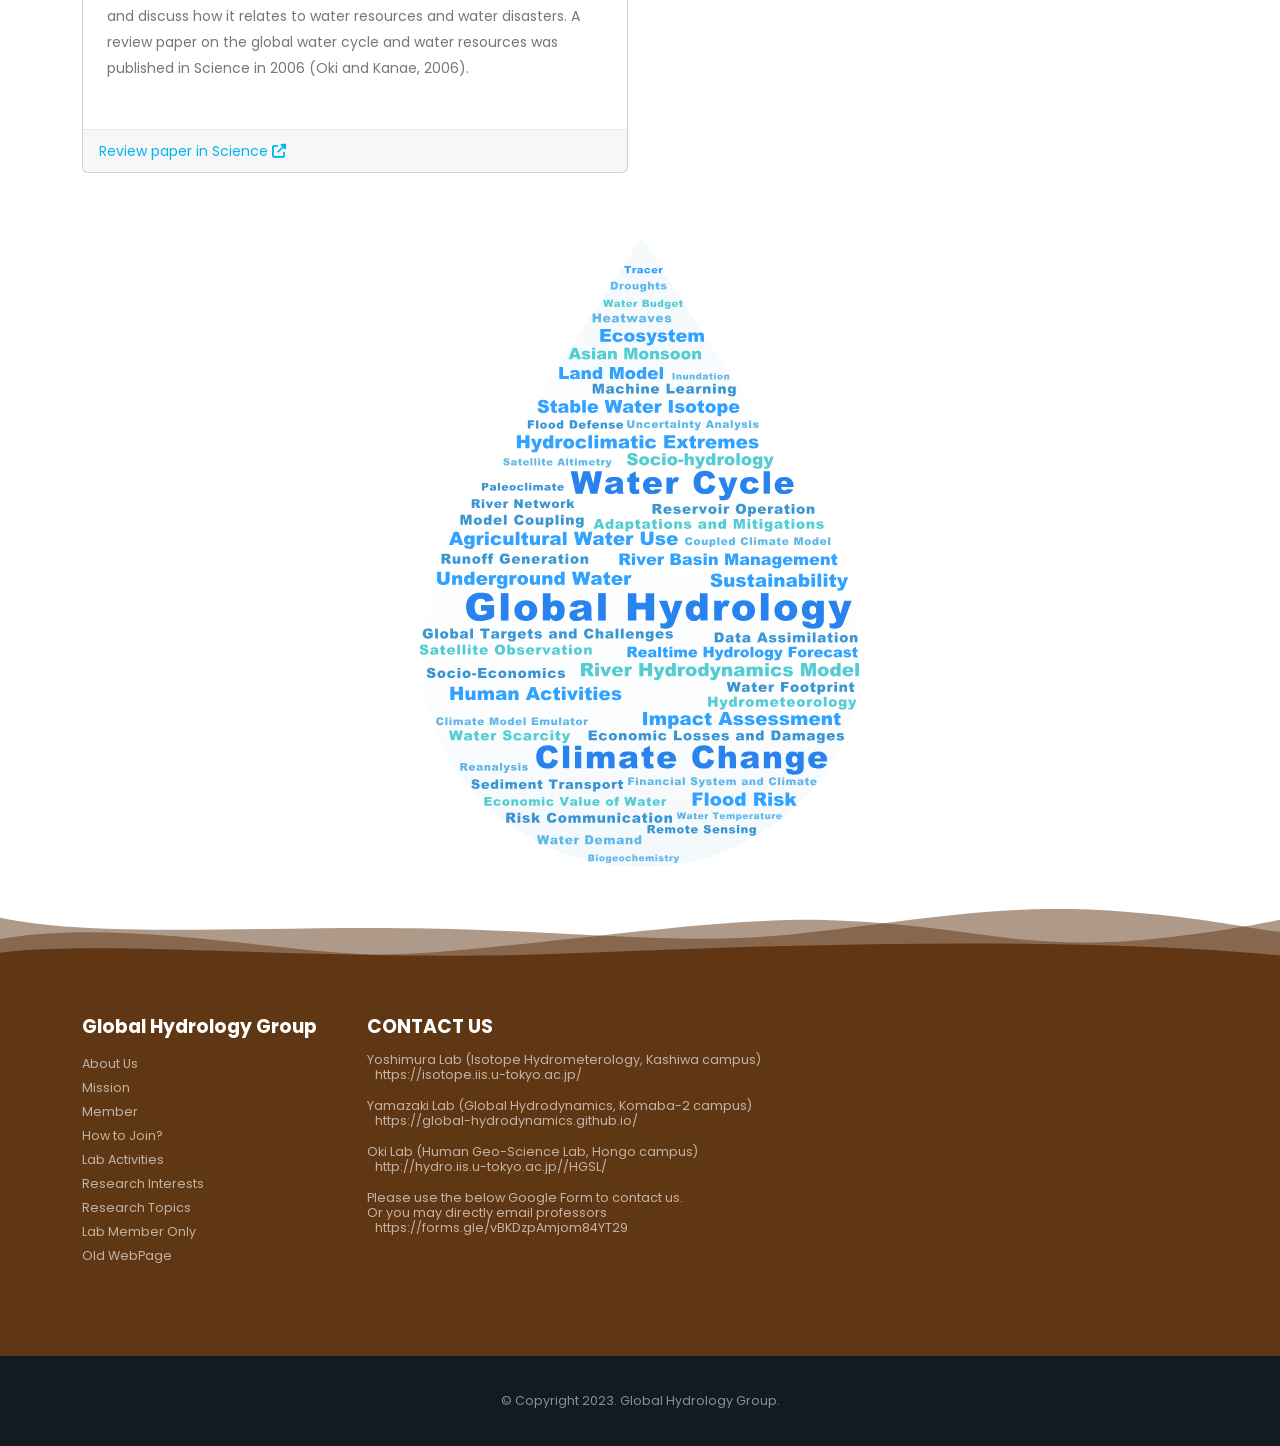
==== commit c50a5033: "tokuda" ====
--- a/index_en.html
+++ b/index_en.html
@@ -325,8 +325,6 @@
                             <h4 class="text-color-dark font-weight-semibold mb-0">Daisuke TOKUDA</h4>
                             <p class="text-color-dark mb-3">Specially-appointed <span class="rtn">Lecturer</span></p>
                             <p>Institute of Industrial Science (Kashiwa)</p>
-                            <a class="text-color-tertiary font-weight-bold"
-                               href="https://sites.google.com/g.ecc.u-tokyo.ac.jp/tomoko-nitta/home" target="_blank">WebSite +</a>
 
                         </div>
 
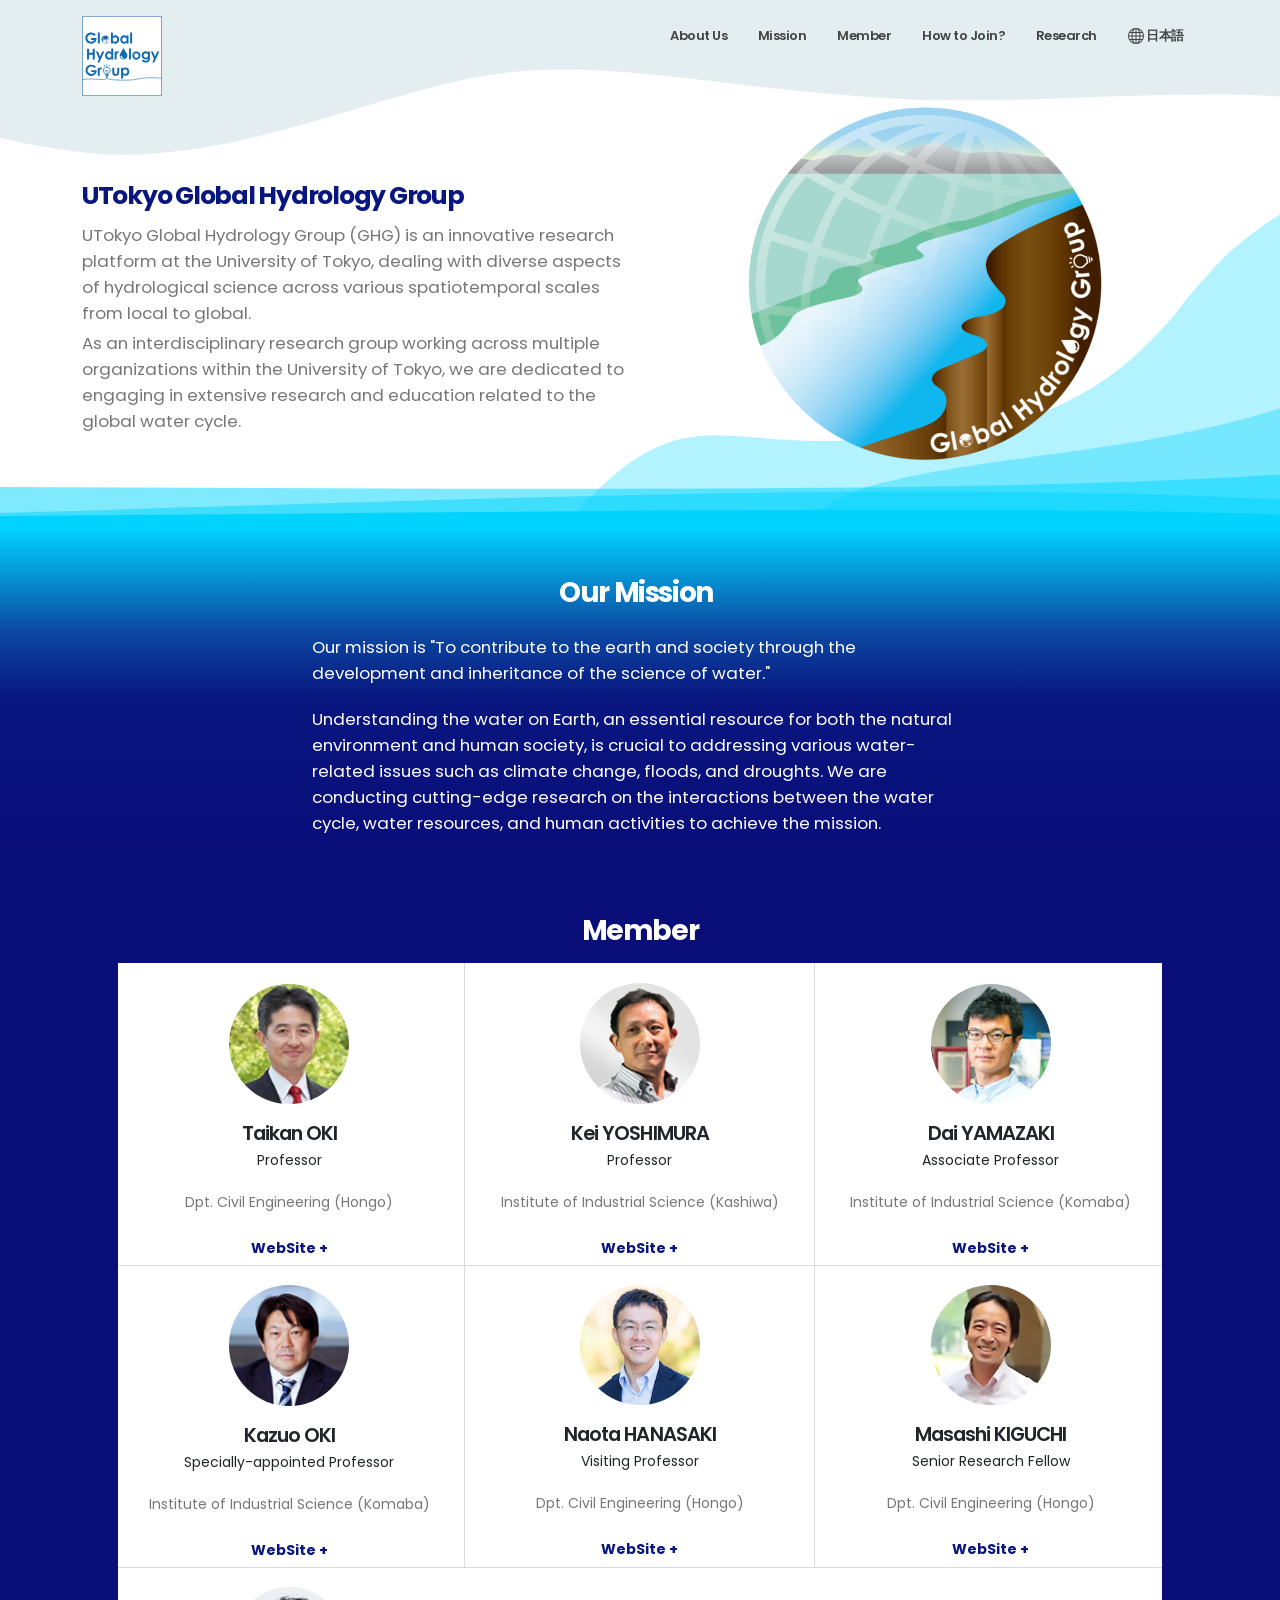
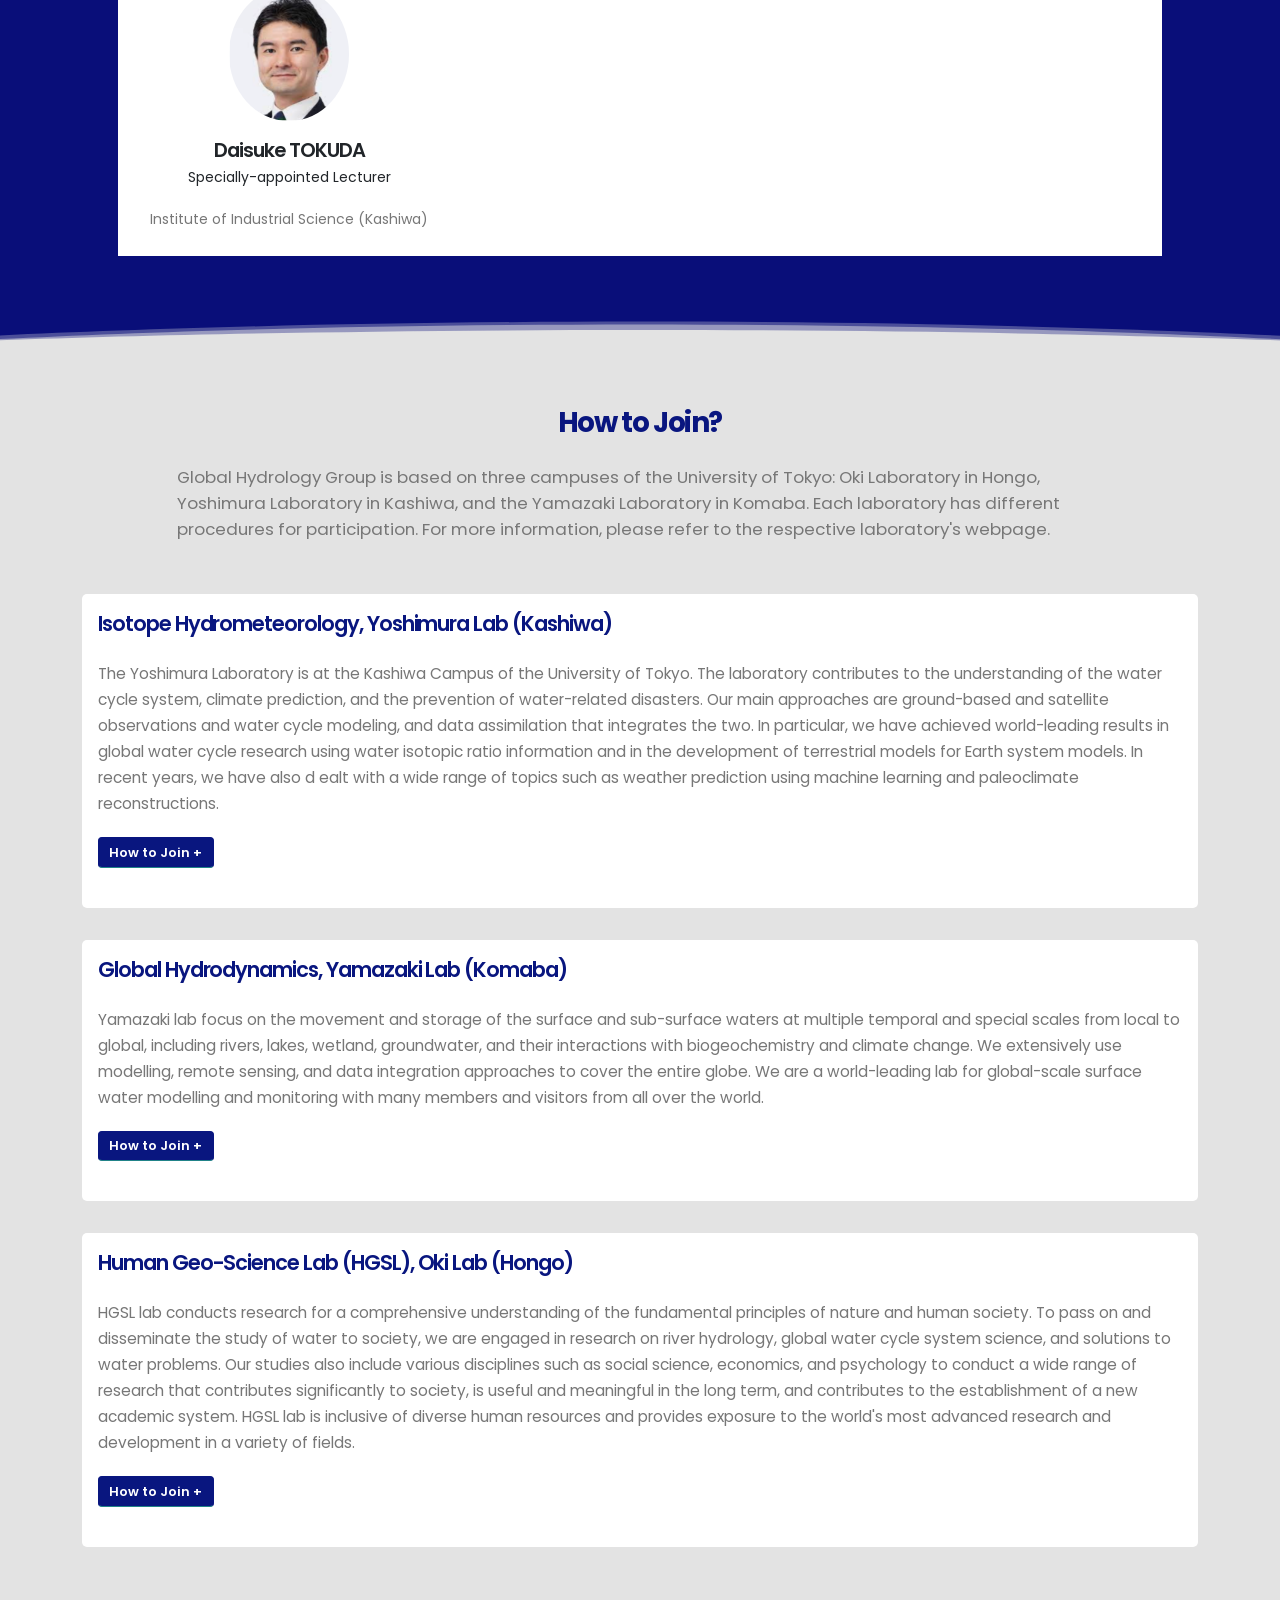
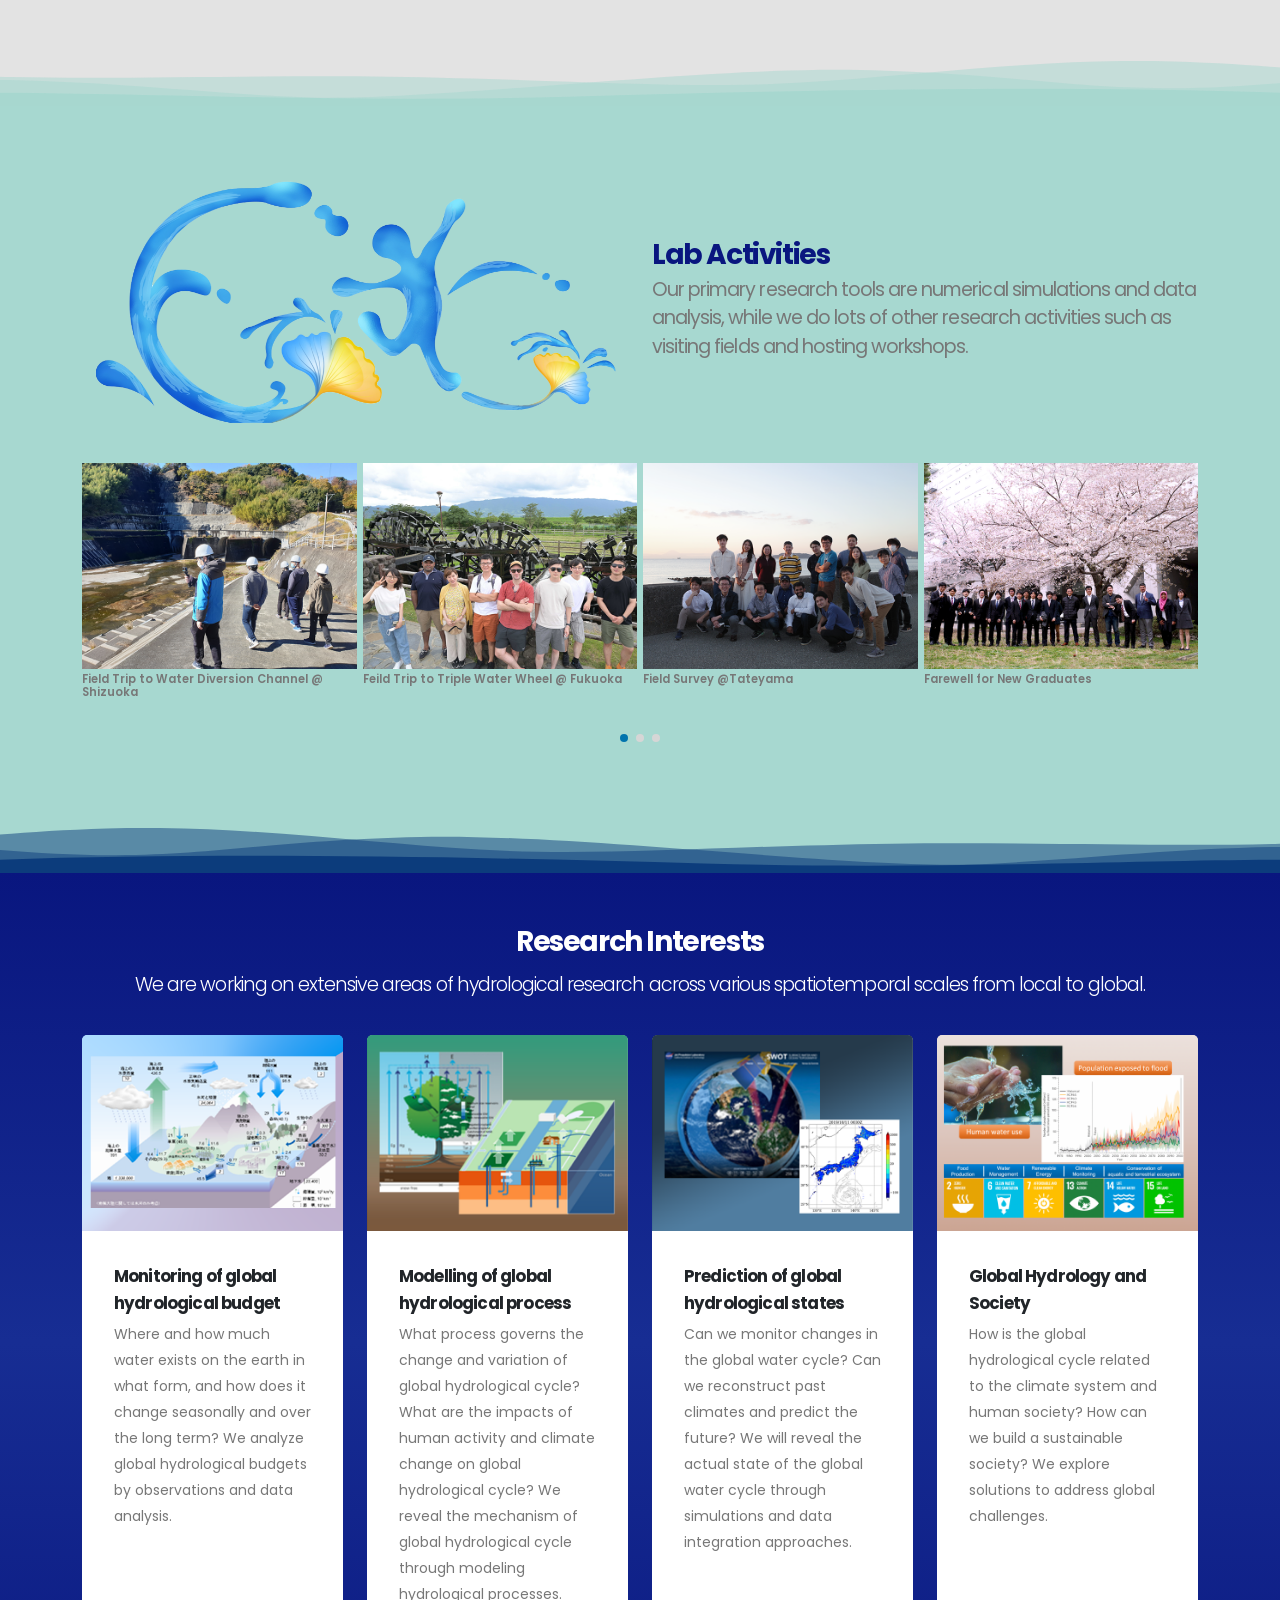
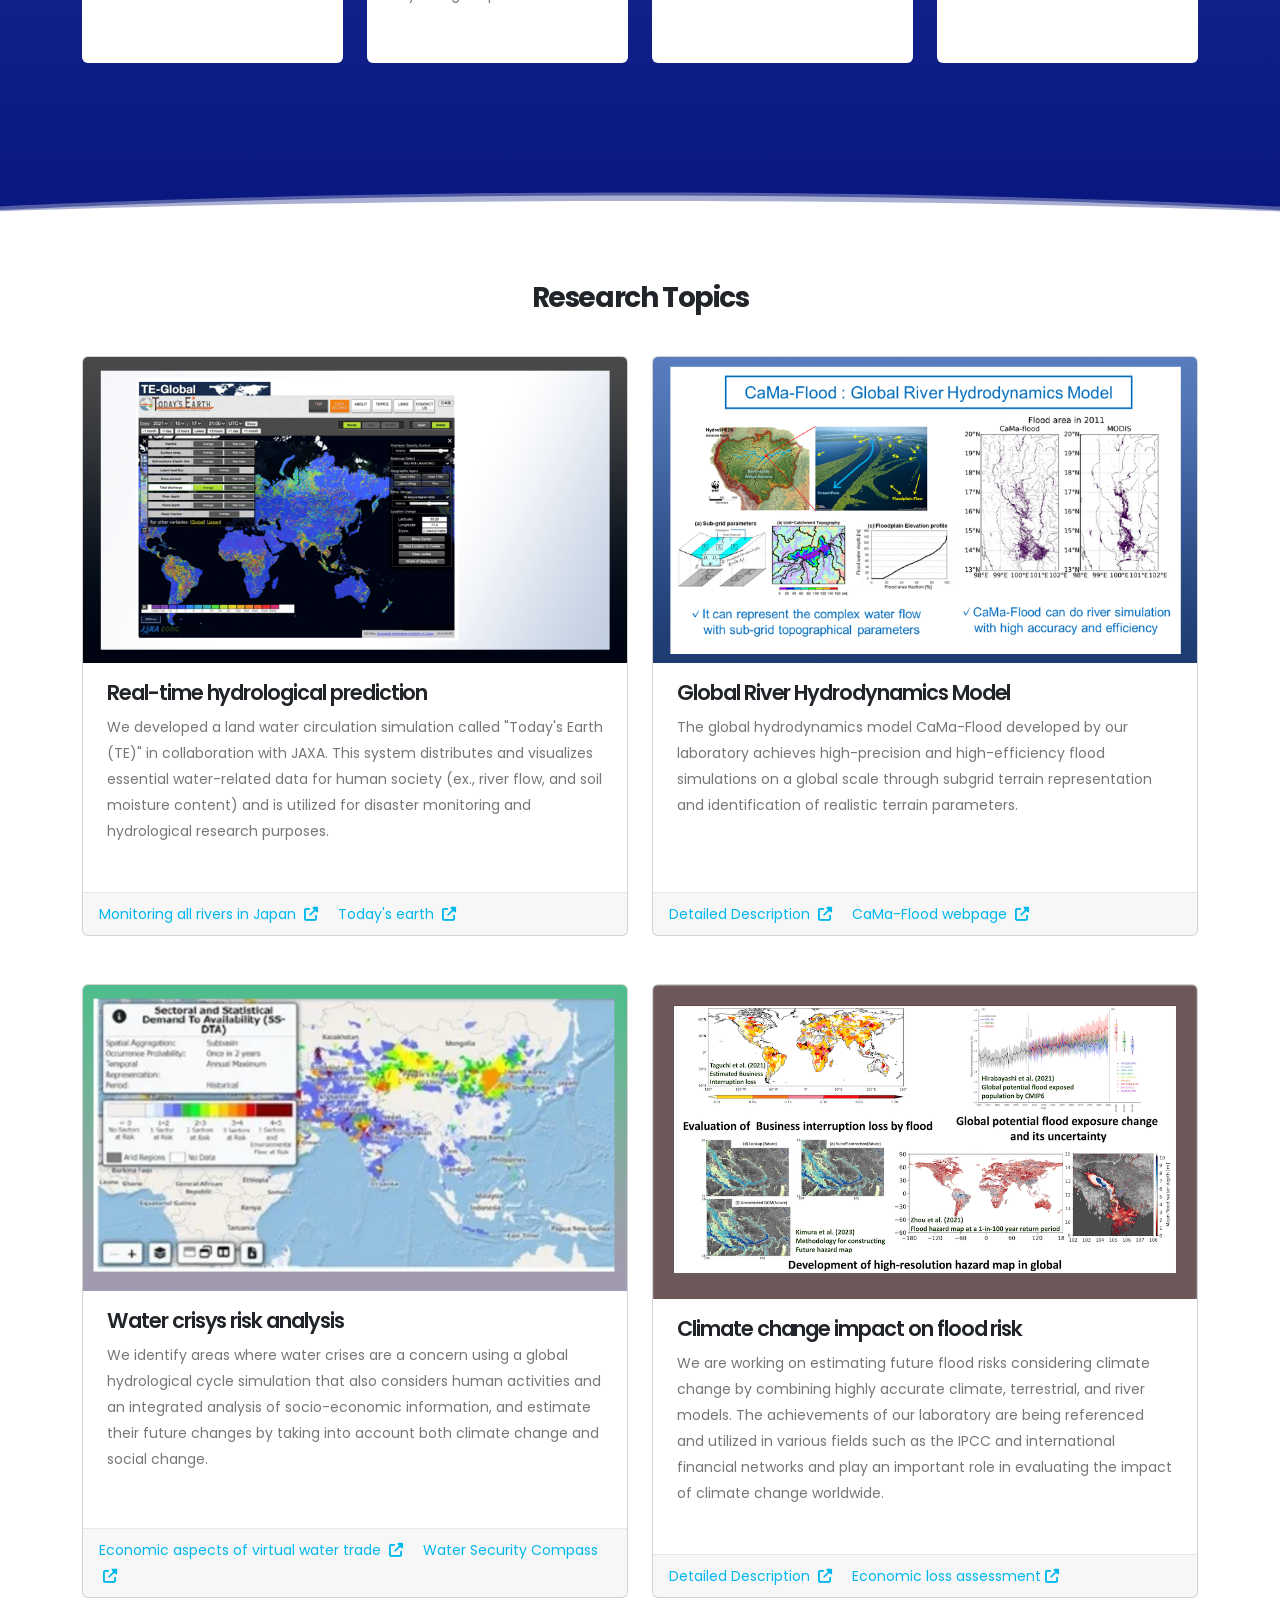
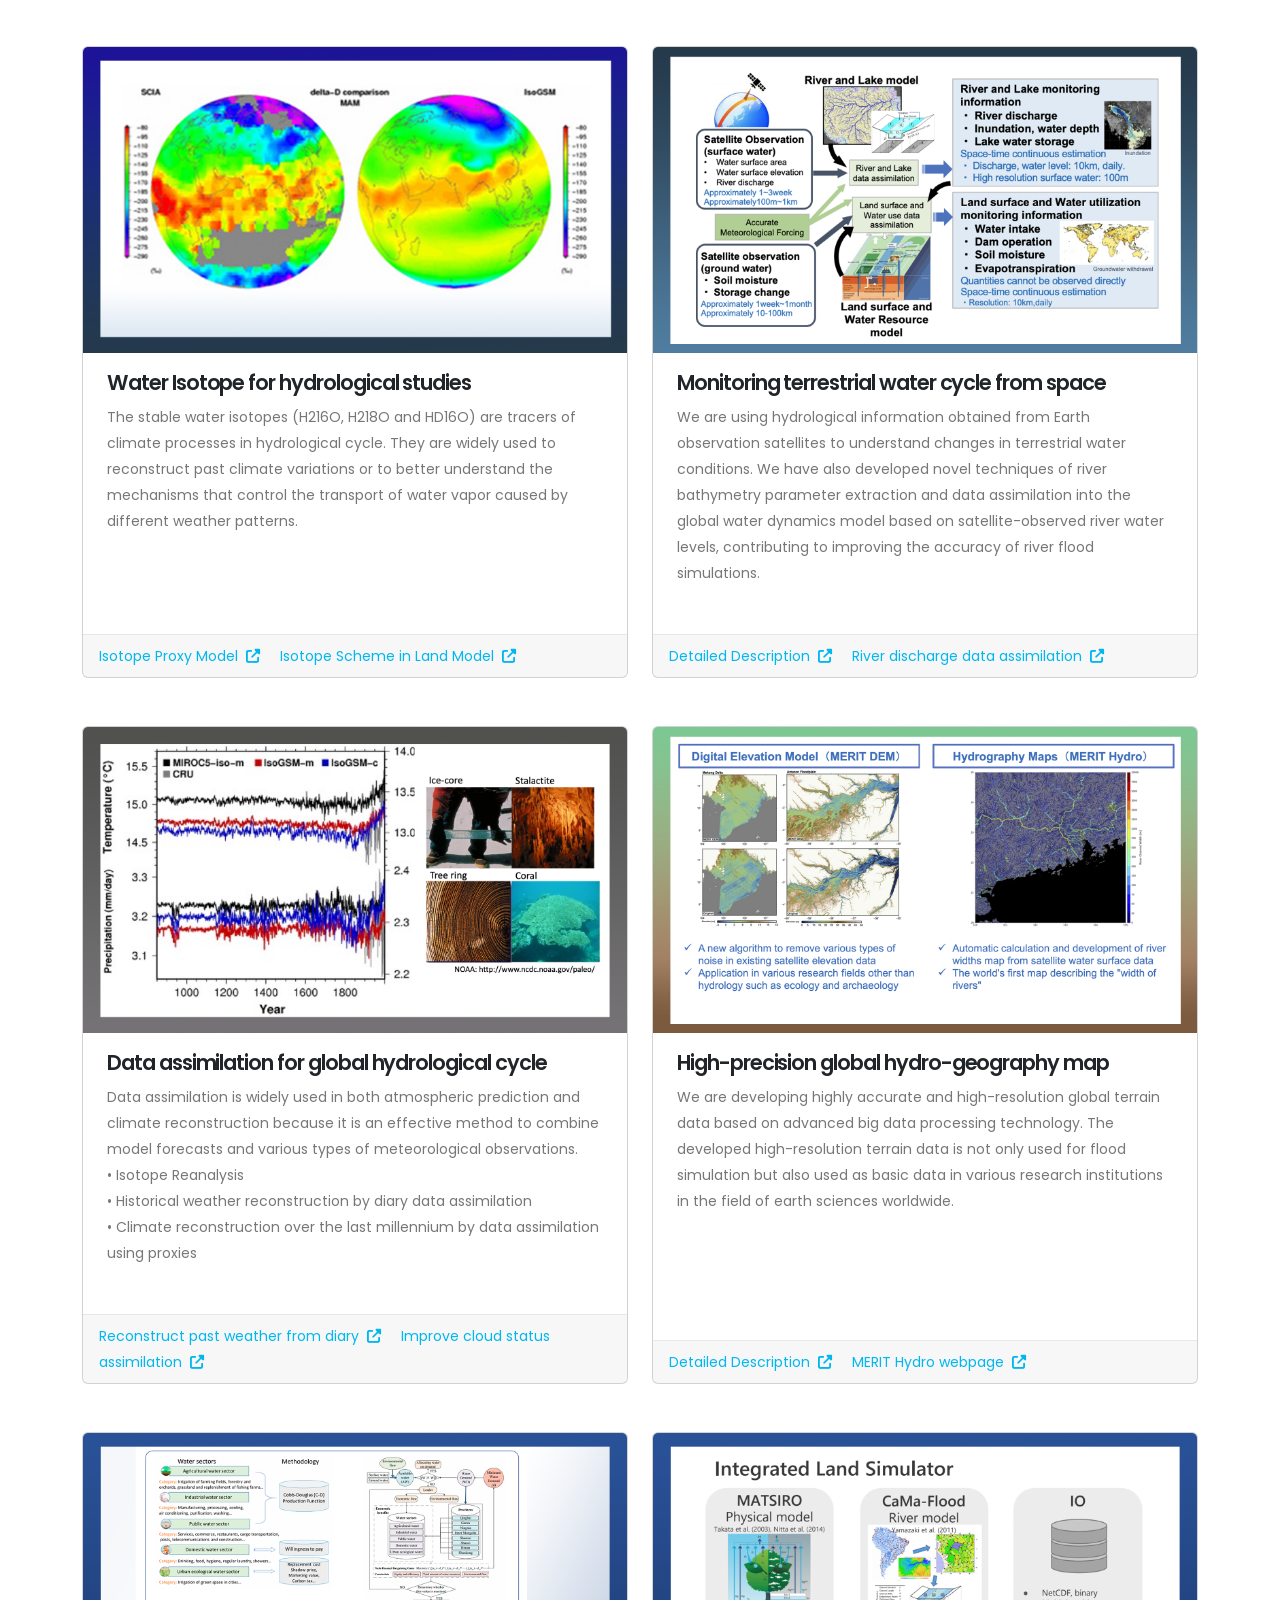
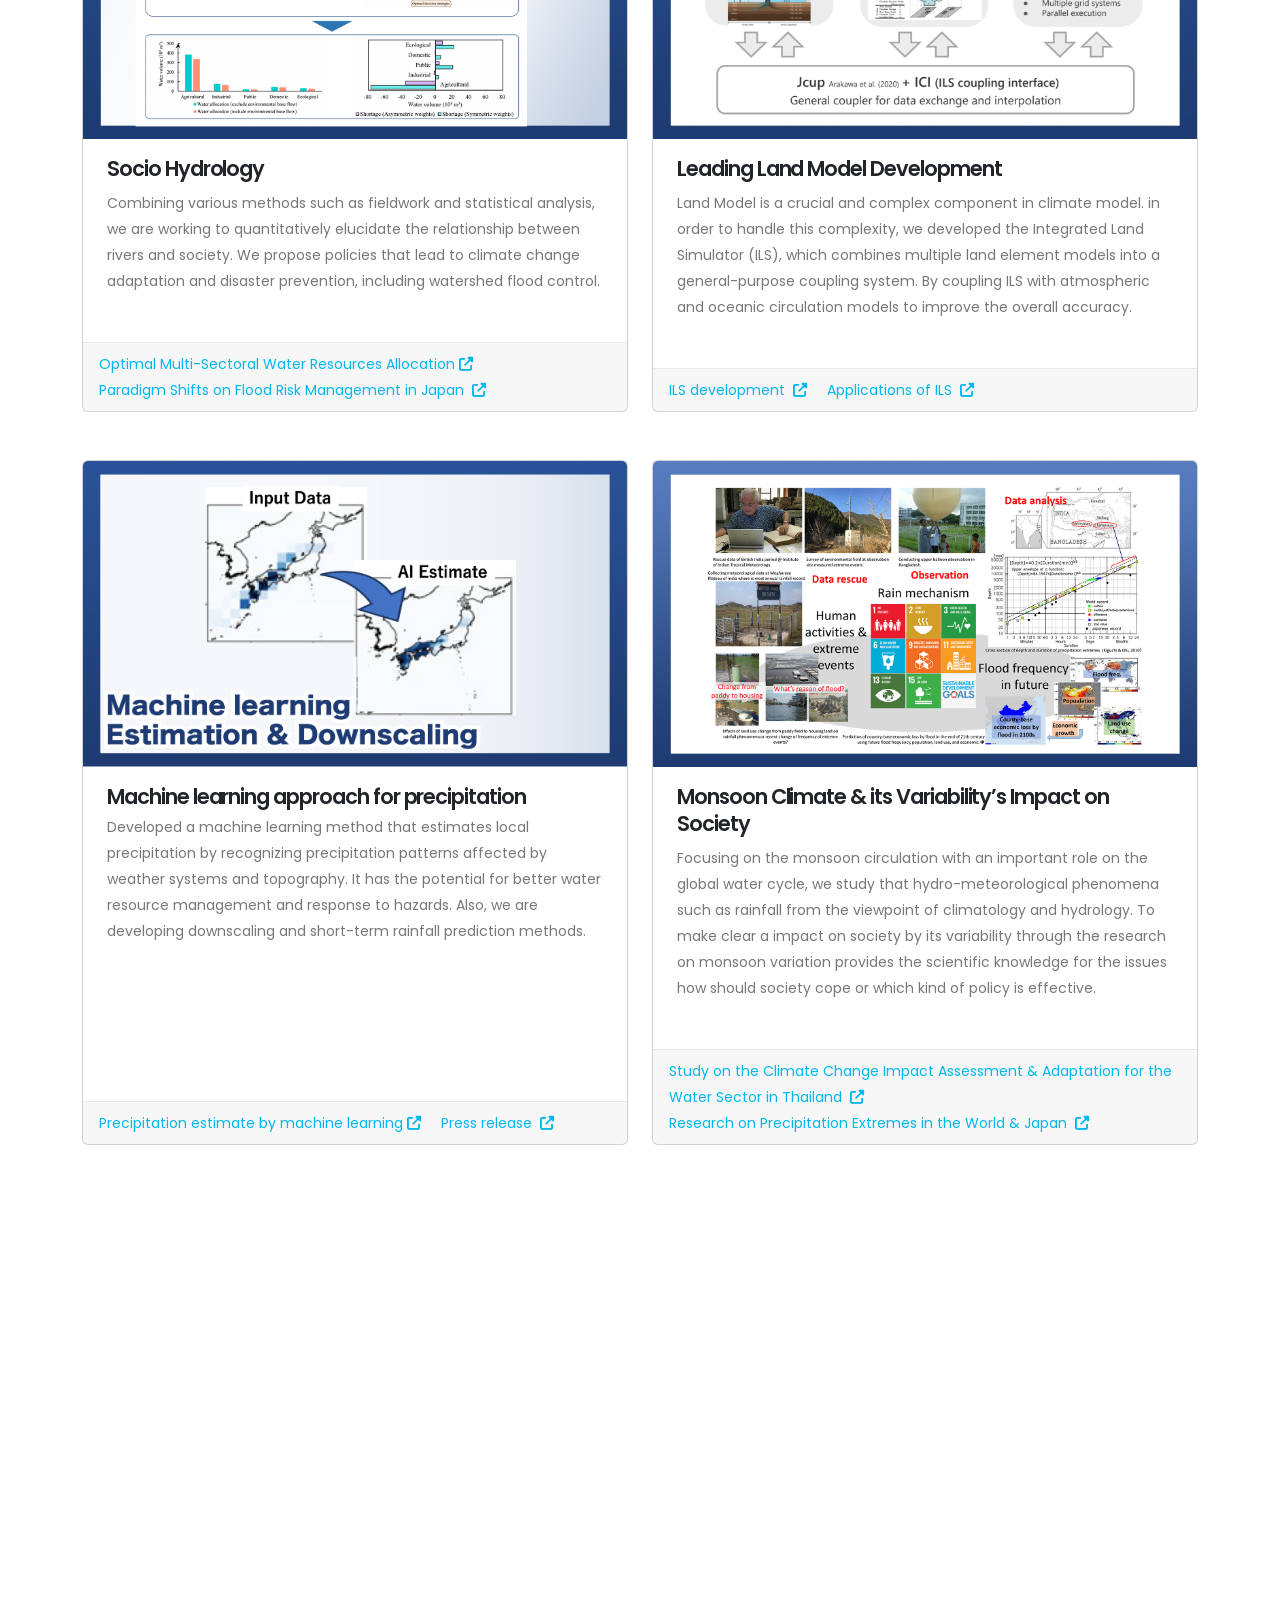
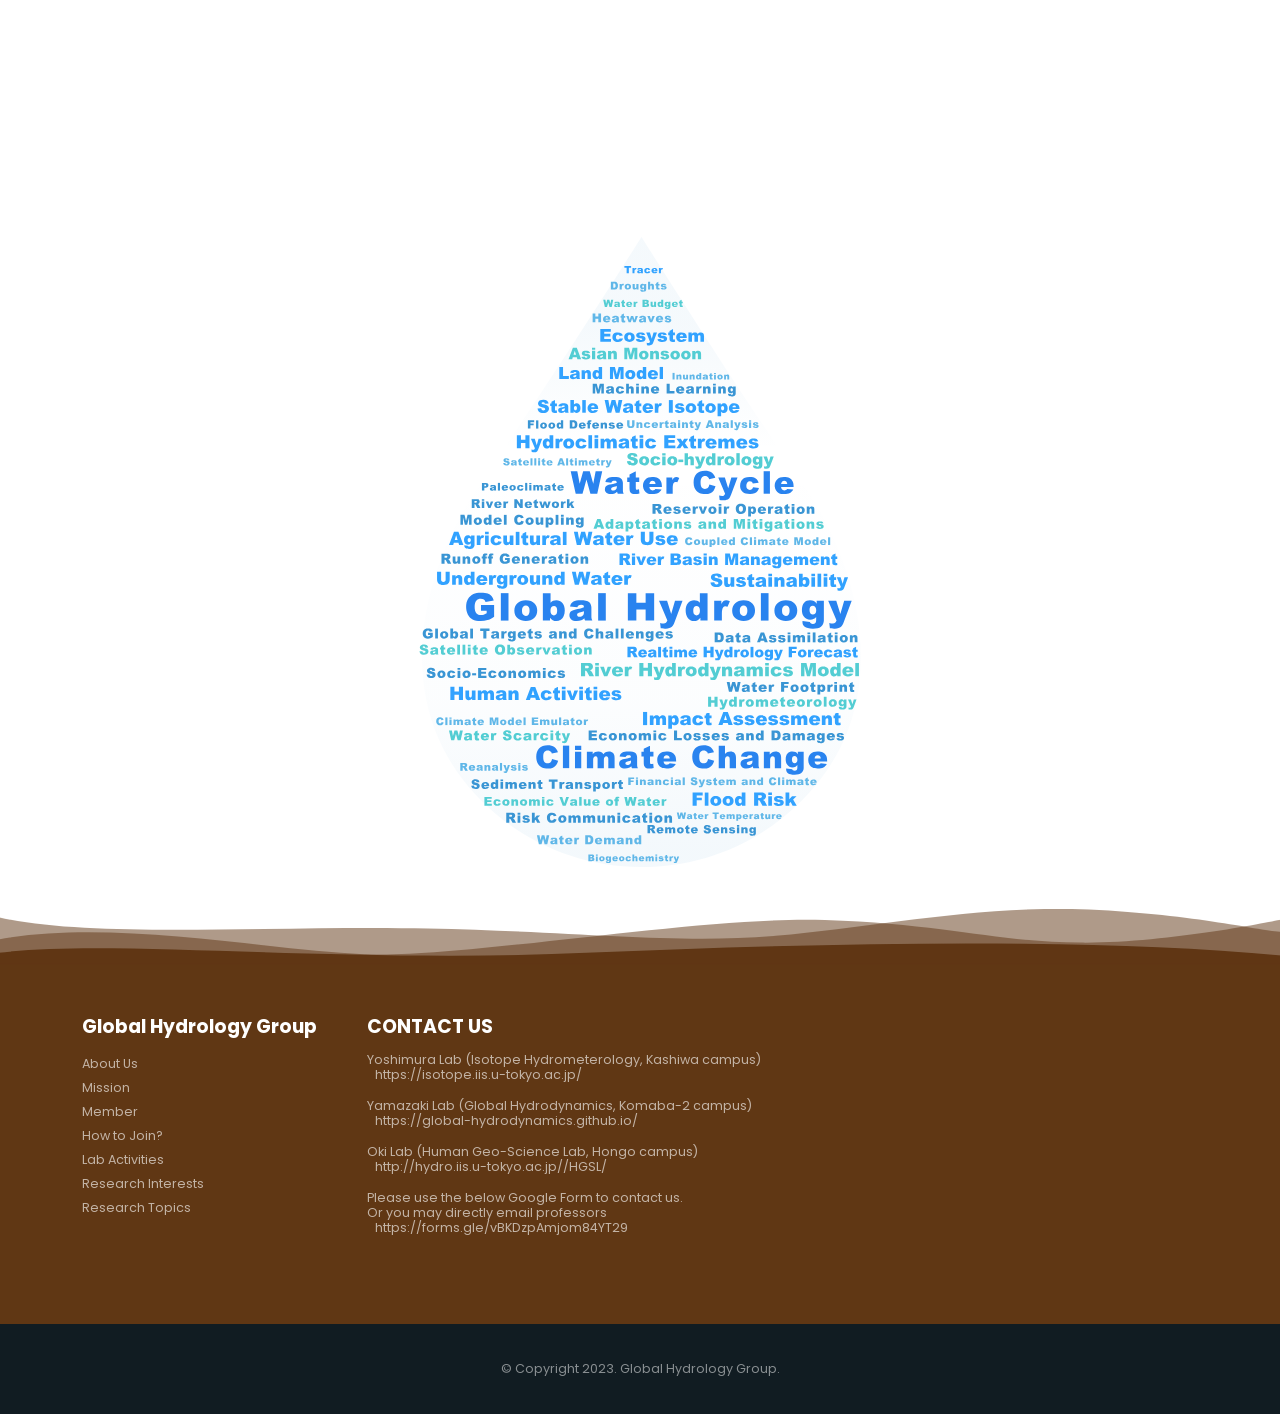
==== commit a93ffc7b: "modify" ====
--- a/index_en.html
+++ b/index_en.html
@@ -1031,14 +1031,6 @@
                             <a data-hash data-hash-offset="0" data-hash-offset-lg="90"
                                href="#research-topics">Research Topics</a>
                         </li>
-                        <li class="mb-0">
-                            <a data-hash data-hash-offset="0" data-hash-offset-lg="90"
-                               href="http://hydro.iis.u-tokyo.ac.jp/labwiki">Lab Member Only</a>
-                        </li>
-                        <li class="mb-0">
-                            <a data-hash data-hash-offset="0" data-hash-offset-lg="90"
-                               href="http://hydro.iis.u-tokyo.ac.jp/indexE_archive2022.html">Old WebPage</a>
-                        </li>
                     </ul>
                 </div>
                 <div class="col-lg-8 mb-5 mb-lg-0">
